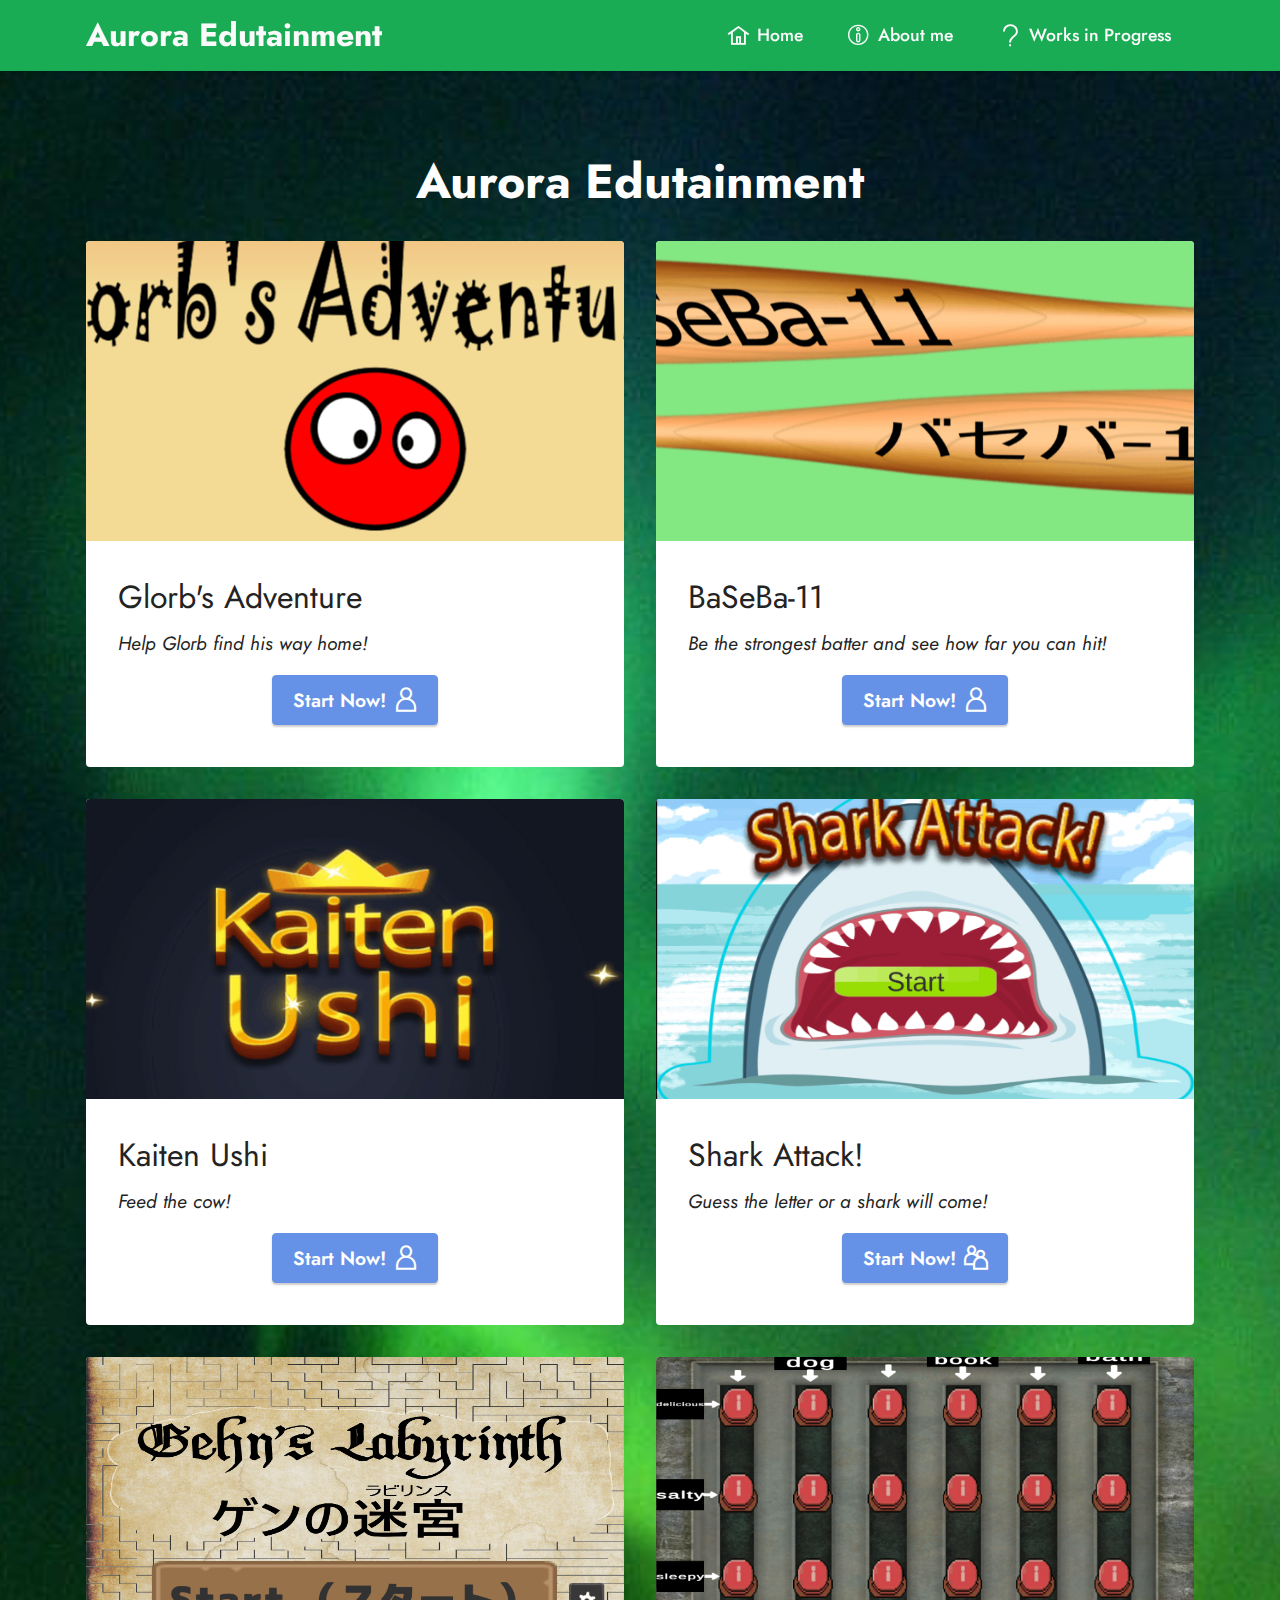
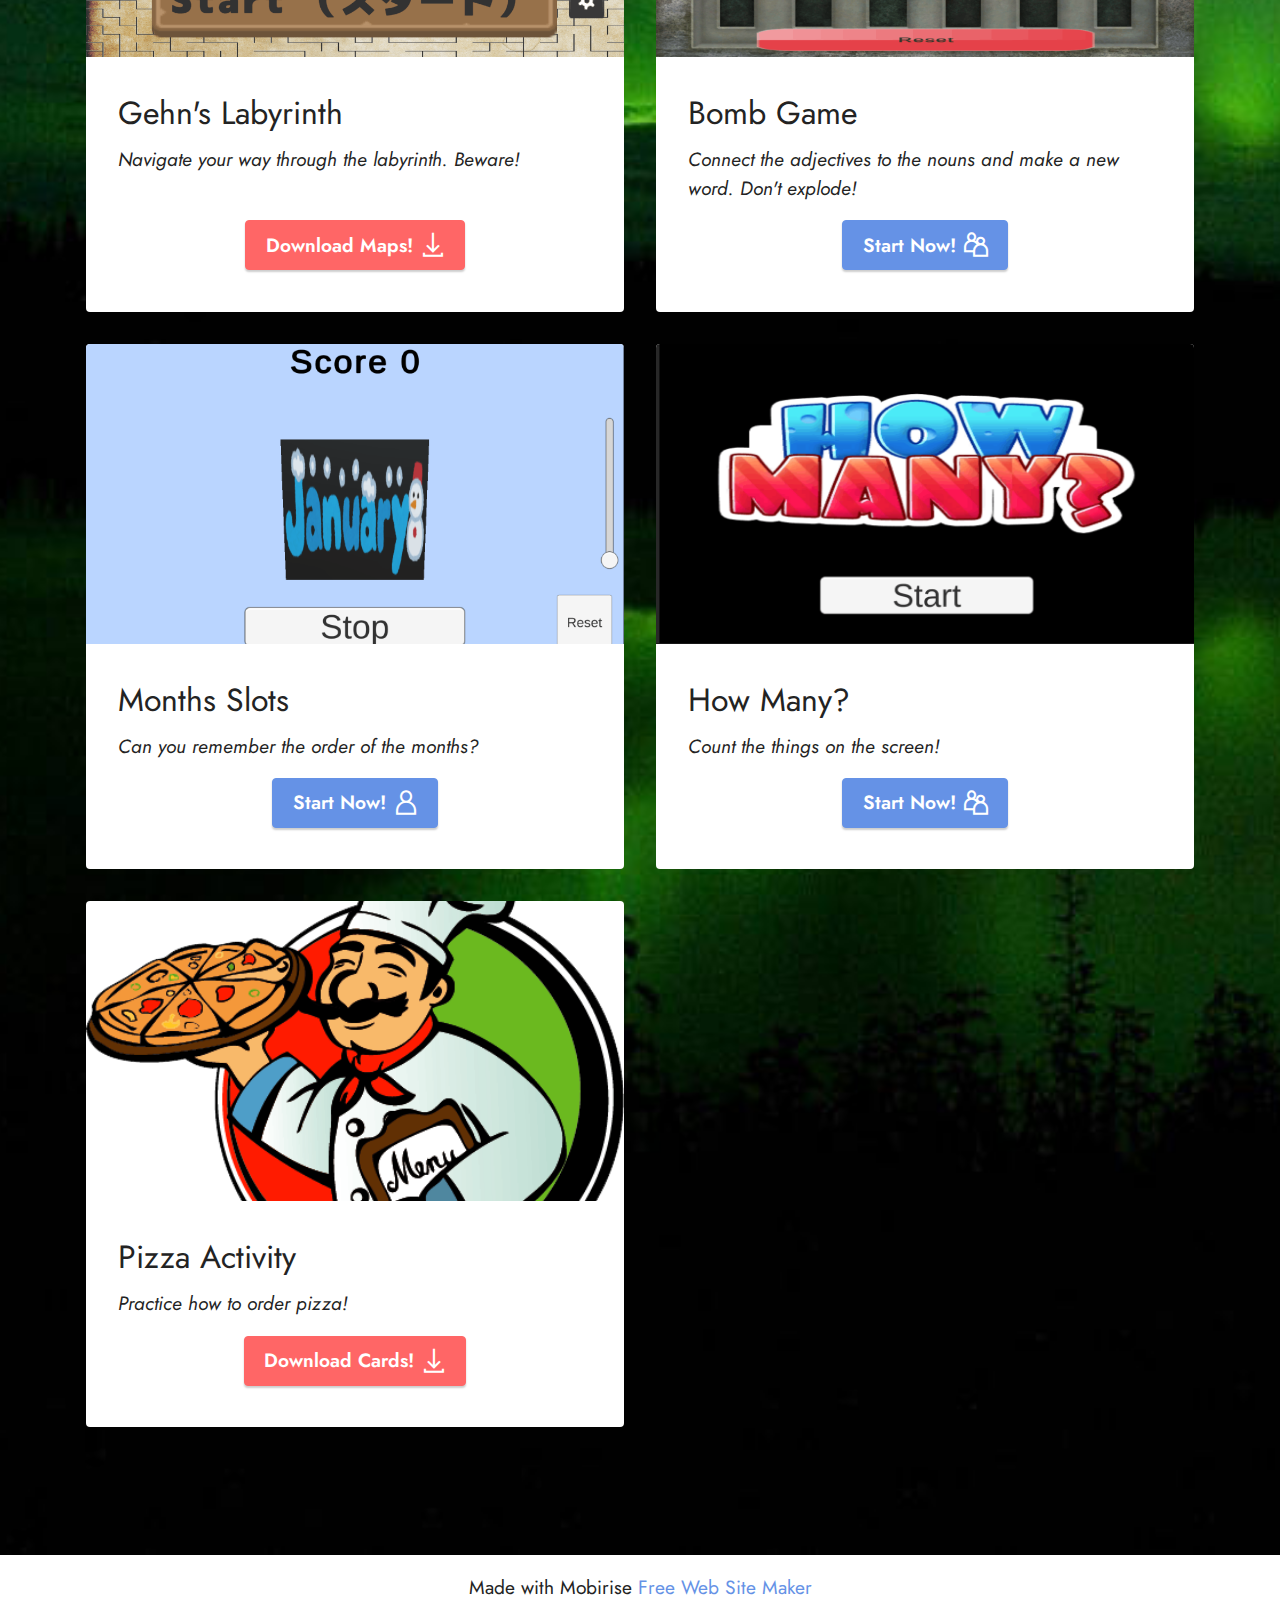
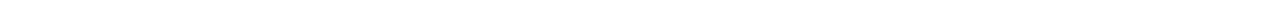
==== index.html @ 4bd22169 "initial commit" ====
<!DOCTYPE html>
<html  >
<head>
  <!-- Site made with Mobirise Website Builder v5.6.11, https://mobirise.com -->
  <meta charset="UTF-8">
  <meta http-equiv="X-UA-Compatible" content="IE=edge">
  <meta name="generator" content="Mobirise v5.6.11, mobirise.com">
  <meta name="twitter:card" content="summary_large_image"/>
  <meta name="twitter:image:src" content="">
  <meta property="og:image" content="">
  <meta name="twitter:title" content="Home">
  <meta name="viewport" content="width=device-width, initial-scale=1, minimum-scale=1">
  <link rel="shortcut icon" href="assets/images/logo.png" type="image/x-icon">
  <meta name="description" content="">
  
  
  <title>Home</title>
  <link rel="stylesheet" href="assets/web/assets/mobirise-icons2/mobirise2.css">
  <link rel="stylesheet" href="assets/web/assets/mobirise-icons-bold/mobirise-icons-bold.css">
  <link rel="stylesheet" href="assets/bootstrap/css/bootstrap.min.css">
  <link rel="stylesheet" href="assets/bootstrap/css/bootstrap-grid.min.css">
  <link rel="stylesheet" href="assets/bootstrap/css/bootstrap-reboot.min.css">
  <link rel="stylesheet" href="assets/dropdown/css/style.css">
  <link rel="stylesheet" href="assets/socicon/css/styles.css">
  <link rel="stylesheet" href="assets/theme/css/style.css">
  <link rel="preload" href="https://fonts.googleapis.com/css?family=Jost:100,200,300,400,500,600,700,800,900,100i,200i,300i,400i,500i,600i,700i,800i,900i&display=swap" as="style" onload="this.onload=null;this.rel='stylesheet'">
  <noscript><link rel="stylesheet" href="https://fonts.googleapis.com/css?family=Jost:100,200,300,400,500,600,700,800,900,100i,200i,300i,400i,500i,600i,700i,800i,900i&display=swap"></noscript>
  <link rel="preload" as="style" href="assets/mobirise/css/mbr-additional.css"><link rel="stylesheet" href="assets/mobirise/css/mbr-additional.css" type="text/css">
  
  
  
  
</head>
<body>
  
  <section data-bs-version="5.1" class="menu menu1 cid-tfhYe8o2mH" once="menu" id="menu1-6">
    

    <nav class="navbar navbar-dropdown navbar-fixed-top navbar-expand-lg">
        <div class="container">
            <div class="navbar-brand">
                
                <span class="navbar-caption-wrap"><a class="navbar-caption text-white display-5" href="https://mobiri.se">Aurora Edutainment</a></span>
            </div>
            <button class="navbar-toggler" type="button" data-toggle="collapse" data-bs-toggle="collapse" data-target="#navbarSupportedContent" data-bs-target="#navbarSupportedContent" aria-controls="navbarNavAltMarkup" aria-expanded="false" aria-label="Toggle navigation">
                <div class="hamburger">
                    <span></span>
                    <span></span>
                    <span></span>
                    <span></span>
                </div>
            </button>
            <div class="collapse navbar-collapse" id="navbarSupportedContent">
                <ul class="navbar-nav nav-dropdown nav-right" data-app-modern-menu="true"><li class="nav-item"><a class="nav-link link text-white text-primary display-4" href="index.html"><span class="mobi-mbri mobi-mbri-home mbr-iconfont mbr-iconfont-btn"></span>Home</a></li><li class="nav-item"><a class="nav-link link text-white text-primary display-4" href="page2.html"><span class="mbrib-info mbr-iconfont mbr-iconfont-btn"></span>About me</a></li>
                    <li class="nav-item"><a class="nav-link link text-white display-4" href="page1.html"><span class="mobi-mbri mobi-mbri-question mbr-iconfont mbr-iconfont-btn"></span>Works in Progress</a></li></ul>
                
                
            </div>
        </div>
    </nav>
</section>

<section data-bs-version="5.1" class="gallery2 cid-tfcri2UMTt" id="gallery2-0">
    
    
    <div class="container">
        <div class="mbr-section-head">
            <h4 class="mbr-section-title mbr-fonts-style align-center mb-0 display-2"><strong>Aurora Edutainment</strong><strong><br></strong></h4>
            
        </div>
        <div class="row mt-4">
            
            
            <div class="item features-image сol-12 col-md-6 col-lg-6 active">
                <div class="item-wrapper">
                    <div class="item-img">
                        <a href="https://birgirbac.github.io/glorbsadventure/"><img src="assets/images/glorb-2-961x602.png" alt="Mobirise Website Builder" data-slide-to="0" data-bs-slide-to="0"></a>
                    </div>
                    <div class="item-content">
                        <h5 class="item-title mbr-fonts-style display-5">Glorb's Adventure</h5>
                        <h6 class="item-subtitle mbr-fonts-style mt-1 display-7"><em>Help Glorb find his way home!</em></h6>
                        
                    </div>
                    <div class="mbr-section-btn item-footer mt-2"><a href="https://birgirbac.github.io/glorbsadventure/" class="btn btn-primary item-btn display-7" target="_blank"><span class="mobi-mbri mobi-mbri-user mbr-iconfont mbr-iconfont-btn"></span>Start
                            Now!</a></div>
                </div>
            </div>
            <div class="item features-image сol-12 col-md-6 col-lg-6">
                <div class="item-wrapper">
                    <div class="item-img">
                        <a href="https://birgirbac.github.io/baseba11"><img src="assets/images/baseba11-1256x693.png" alt="Mobirise Website Builder" title="" data-slide-to="1" data-bs-slide-to="1"></a>
                    </div>
                    <div class="item-content">
                        <h5 class="item-title mbr-fonts-style display-5">BaSeBa-11</h5>
                        <h6 class="item-subtitle mbr-fonts-style mt-1 display-7"><em>Be the strongest batter and see how far you can hit!</em></h6>
                        
                    </div>
                    <div class="mbr-section-btn item-footer mt-2"><a href="https://birgirbac.github.io/baseba11" class="btn btn-primary item-btn display-7" target="_blank"><span class="mobi-mbri mobi-mbri-user mbr-iconfont mbr-iconfont-btn"></span>Start
                            Now!</a></div>
                </div>
            </div><div class="item features-image сol-12 col-md-6 col-lg-6">
                <div class="item-wrapper">
                    <div class="item-img">
                        <a href="https://birgirbac.github.io/kaitenushi"><img src="assets/images/kaitenushi-1256x849.png" alt="Mobirise Website Builder" title="" data-slide-to="2" data-bs-slide-to="2"></a>
                    </div>
                    <div class="item-content">
                        <h5 class="item-title mbr-fonts-style display-5">Kaiten Ushi</h5>
                        <h6 class="item-subtitle mbr-fonts-style mt-1 display-7"><em>Feed the cow!</em></h6>
                        
                    </div>
                    <div class="mbr-section-btn item-footer mt-2"><a href="https://birgirbac.github.io/kaitenushi/" class="btn btn-primary item-btn display-7" target="_blank"><span class="mobi-mbri mobi-mbri-user mbr-iconfont mbr-iconfont-btn"></span>Start
                            Now!</a></div>
                </div>
            </div><div class="item features-image сol-12 col-md-6 col-lg-6">
                <div class="item-wrapper">
                    <div class="item-img">
                        <a href="https://birgirbac.github.io/sharks"><img src="assets/images/sharks-1256x779.png" alt="Mobirise Website Builder" data-slide-to="3" data-bs-slide-to="3"></a>
                    </div>
                    <div class="item-content">
                        <h5 class="item-title mbr-fonts-style display-5">Shark Attack!</h5>
                        <h6 class="item-subtitle mbr-fonts-style mt-1 display-7"><em>Guess the letter or a shark will come!</em></h6>
                        
                    </div>
                    <div class="mbr-section-btn item-footer mt-2"><a href="https://birgirbac.github.io/sharks" class="btn btn-primary item-btn display-7" target="_blank"><span class="mobi-mbri mobi-mbri-users mbr-iconfont mbr-iconfont-btn"></span>Start
                            Now!</a></div>
                </div>
            </div><div class="item features-image сol-12 col-md-6 col-lg-6">
                <div class="item-wrapper">
                    <div class="item-img">
                        <a href="https://birgirbac.github.io/gehnslabyrinth"><img src="assets/images/labyrith-958x599.png" alt="Mobirise Website Builder" data-slide-to="4" data-bs-slide-to="4"></a>
                    </div>
                    <div class="item-content">
                        <h5 class="item-title mbr-fonts-style display-5">Gehn's Labyrinth</h5>
                        <h6 class="item-subtitle mbr-fonts-style mt-1 display-7"><em>Navigate your way through the labyrinth. Beware!</em></h6>
                        
                    </div>
                    <div class="mbr-section-btn item-footer mt-2"><a href="assets/files/MapsForPrinting20.docx" class="btn item-btn btn-secondary display-7" target="_blank"><span class="mobi-mbri mobi-mbri-download mbr-iconfont mbr-iconfont-btn"></span>Download Maps!</a></div>
                </div>
            </div><div class="item features-image сol-12 col-md-6 col-lg-6">
                <div class="item-wrapper">
                    <div class="item-img">
                        <a href="https://birgirbac.github.io/bombgame"><img src="assets/images/bombgame-1545x969.png" alt="Mobirise Website Builder" data-slide-to="5" data-bs-slide-to="5"></a>
                    </div>
                    <div class="item-content">
                        <h5 class="item-title mbr-fonts-style display-5">Bomb Game</h5>
                        <h6 class="item-subtitle mbr-fonts-style mt-1 display-7"><em>Connect the adjectives to the nouns and make a new word. Don't explode!</em></h6>
                        
                    </div>
                    <div class="mbr-section-btn item-footer mt-2"><a href="https://birgirbac.github.io/bombgame" class="btn btn-primary item-btn display-7" target="_blank"><span class="mobi-mbri mobi-mbri-users mbr-iconfont mbr-iconfont-btn"></span>Start
                            Now!</a></div>
                </div>
            </div><div class="item features-image сol-12 col-md-6 col-lg-6">
                <div class="item-wrapper">
                    <div class="item-img">
                        <a href="https://birgirbac.github.io/months"><img src="assets/images/months-1552x970.png" alt="Mobirise Website Builder" data-slide-to="6" data-bs-slide-to="6"></a>
                    </div>
                    <div class="item-content">
                        <h5 class="item-title mbr-fonts-style display-5">Months Slots</h5>
                        <h6 class="item-subtitle mbr-fonts-style mt-1 display-7"><em>Can you remember the order of the months?</em></h6>
                        
                    </div>
                    <div class="mbr-section-btn item-footer mt-2"><a href="https://birgirbac.github.io/months" class="btn btn-primary item-btn display-7" target="_blank"><span class="mobi-mbri mobi-mbri-user mbr-iconfont mbr-iconfont-btn"></span>Start
                            Now!</a></div>
                </div>
            </div><div class="item features-image сol-12 col-md-6 col-lg-6">
                <div class="item-wrapper">
                    <div class="item-img">
                        <a href="https://birgirbac.github.io/HowMany"><img src="assets/images/howmany1-1100x622.png" alt="Mobirise Website Builder" data-slide-to="7" data-bs-slide-to="7"></a>
                    </div>
                    <div class="item-content">
                        <h5 class="item-title mbr-fonts-style display-5">How Many?</h5>
                        <h6 class="item-subtitle mbr-fonts-style mt-1 display-7"><em>Count the things on the screen!</em></h6>
                        
                    </div>
                    <div class="mbr-section-btn item-footer mt-2"><a href="https://birgirbac.github.io/HowMany" class="btn btn-primary item-btn display-7" target="_blank"><span class="mobi-mbri mobi-mbri-users mbr-iconfont mbr-iconfont-btn"></span>Start
                            Now!</a></div>
                </div>
            </div><div class="item features-image сol-12 col-md-6 col-lg-6">
                <div class="item-wrapper">
                    <div class="item-img">
                        <a href="https://birgirbac.github.io/pizza"><img src="assets/images/clipart498849-470x442.png" alt="Mobirise Website Builder" data-slide-to="8" data-bs-slide-to="8"></a>
                    </div>
                    <div class="item-content">
                        <h5 class="item-title mbr-fonts-style display-5">Pizza Activity</h5>
                        <h6 class="item-subtitle mbr-fonts-style mt-1 display-7"><em>Practice how to order pizza!</em></h6>
                        
                    </div>
                    <div class="mbr-section-btn item-footer mt-2"><a href="assets/files/MapsForPrinting.docx" class="btn item-btn btn-secondary display-7" target="_blank"><span class="mobi-mbri mobi-mbri-download mbr-iconfont mbr-iconfont-btn"></span>Download Cards!</a></div>
                </div>
            </div>
        </div>
    </div>
</section><section class="display-7" style="padding: 0;align-items: center;justify-content: center;flex-wrap: wrap;    align-content: center;display: flex;position: relative;height: 4rem;"><a href="https://mobiri.se/2851809" style="flex: 1 1;height: 4rem;position: absolute;width: 100%;z-index: 1;"><img alt="" style="height: 4rem;" src="[data-uri]"></a><p style="margin: 0;text-align: center;" class="display-7">Made with Mobirise &#8204;</p><a style="z-index:1" href="https://mobirise.com/website-maker.html">Free Web Site Maker</a></section><script src="assets/bootstrap/js/bootstrap.bundle.min.js"></script>  <script src="assets/smoothscroll/smooth-scroll.js"></script>  <script src="assets/ytplayer/index.js"></script>  <script src="assets/dropdown/js/navbar-dropdown.js"></script>  <script src="assets/theme/js/script.js"></script>  
  
  
</body>
</html>
---- assets/web/assets/mobirise-icons2/mobirise2.css ----
@font-face {
  font-family: 'Moririse2';
  font-display: swap;
  src:  url('mobirise2.eot?f2bix4');
  src:  url('mobirise2.eot?f2bix4#iefix') format('embedded-opentype'),
    url('mobirise2.ttf?f2bix4') format('truetype'),
    url('mobirise2.woff?f2bix4') format('woff'),
    url('mobirise2.svg?f2bix4#mobirise2') format('svg');
  font-weight: normal;
  font-style: normal;
}

[class^="mobi-"], [class*=" mobi-"] {
  /* use !important to prevent issues with browser extensions that change fonts */
  font-family: 'Moririse2' !important;
  speak: none;
  font-style: normal;
  font-weight: normal;
  font-variant: normal;
  text-transform: none;
  line-height: 1;

  /* Better Font Rendering =========== */
  -webkit-font-smoothing: antialiased;
  -moz-osx-font-smoothing: grayscale;
}

.mobi-mbri-add-submenu:before {
  content: "\e900";
}
.mobi-mbri-alert:before {
  content: "\e901";
}
.mobi-mbri-align-center:before {
  content: "\e902";
}
.mobi-mbri-align-justify:before {
  content: "\e903";
}
.mobi-mbri-align-left:before {
  content: "\e904";
}
.mobi-mbri-align-right:before {
  content: "\e905";
}
.mobi-mbri-android:before {
  content: "\e906";
}
.mobi-mbri-apple:before {
  content: "\e907";
}
.mobi-mbri-arrow-down:before {
  content: "\e908";
}
.mobi-mbri-arrow-next:before {
  content: "\e909";
}
.mobi-mbri-arrow-prev:before {
  content: "\e90a";
}
.mobi-mbri-arrow-up:before {
  content: "\e90b";
}
.mobi-mbri-bold:before {
  content: "\e90c";
}
.mobi-mbri-bookmark:before {
  content: "\e90d";
}
.mobi-mbri-bootstrap:before {
  content: "\e90e";
}
.mobi-mbri-briefcase:before {
  content: "\e90f";
}
.mobi-mbri-browse:before {
  content: "\e910";
}
.mobi-mbri-bulleted-list:before {
  content: "\e911";
}
.mobi-mbri-calendar:before {
  content: "\e912";
}
.mobi-mbri-camera:before {
  content: "\e913";
}
.mobi-mbri-cart-add:before {
  content: "\e914";
}
.mobi-mbri-cart-full:before {
  content: "\e915";
}
.mobi-mbri-cash:before {
  content: "\e916";
}
.mobi-mbri-change-style:before {
  content: "\e917";
}
.mobi-mbri-chat:before {
  content: "\e918";
}
.mobi-mbri-clock:before {
  content: "\e919";
}
.mobi-mbri-close:before {
  content: "\e91a";
}
.mobi-mbri-cloud:before {
  content: "\e91b";
}
.mobi-mbri-code:before {
  content: "\e91c";
}
.mobi-mbri-contact-form:before {
  content: "\e91d";
}
.mobi-mbri-credit-card:before {
  content: "\e91e";
}
.mobi-mbri-cursor-click:before {
  content: "\e91f";
}
.mobi-mbri-cust-feedback:before {
  content: "\e920";
}
.mobi-mbri-database:before {
  content: "\e921";
}
.mobi-mbri-delivery:before {
  content: "\e922";
}
.mobi-mbri-desktop:before {
  content: "\e923";
}
.mobi-mbri-devices:before {
  content: "\e924";
}
.mobi-mbri-down:before {
  content: "\e925";
}
.mobi-mbri-download-2:before {
  content: "\e926";
}
.mobi-mbri-download:before {
  content: "\e927";
}
.mobi-mbri-drag-n-drop-2:before {
  content: "\e928";
}
.mobi-mbri-drag-n-drop:before {
  content: "\e929";
}
.mobi-mbri-edit-2:before {
  content: "\e92a";
}
.mobi-mbri-edit:before {
  content: "\e92b";
}
.mobi-mbri-error:before {
  content: "\e92c";
}
.mobi-mbri-extension:before {
  content: "\e92d";
}
.mobi-mbri-features:before {
  content: "\e92e";
}
.mobi-mbri-file:before {
  content: "\e92f";
}
.mobi-mbri-flag:before {
  content: "\e930";
}
.mobi-mbri-folder:before {
  content: "\e931";
}
.mobi-mbri-gift:before {
  content: "\e932";
}
.mobi-mbri-github:before {
  content: "\e933";
}
.mobi-mbri-globe-2:before {
  content: "\e934";
}
.mobi-mbri-globe:before {
  content: "\e935";
}
.mobi-mbri-growing-chart:before {
  content: "\e936";
}
.mobi-mbri-hearth:before {
  content: "\e937";
}
.mobi-mbri-help:before {
  content: "\e938";
}
.mobi-mbri-home:before {
  content: "\e939";
}
.mobi-mbri-hot-cup:before {
  content: "\e93a";
}
.mobi-mbri-idea:before {
  content: "\e93b";
}
.mobi-mbri-image-gallery:before {
  content: "\e93c";
}
.mobi-mbri-image-slider:before {
  content: "\e93d";
}
.mobi-mbri-info:before {
  content: "\e93e";
}
.mobi-mbri-italic:before {
  content: "\e93f";
}
.mobi-mbri-key:before {
  content: "\e940";
}
.mobi-mbri-laptop:before {
  content: "\e941";
}
.mobi-mbri-layers:before {
  content: "\e942";
}
.mobi-mbri-left-right:before {
  content: "\e943";
}
.mobi-mbri-left:before {
  content: "\e944";
}
.mobi-mbri-letter:before {
  content: "\e945";
}
.mobi-mbri-like:before {
  content: "\e946";
}
.mobi-mbri-link:before {
  content: "\e947";
}
.mobi-mbri-lock:before {
  content: "\e948";
}
.mobi-mbri-login:before {
  content: "\e949";
}
.mobi-mbri-logout:before {
  content: "\e94a";
}
.mobi-mbri-magic-stick:before {
  content: "\e94b";
}
.mobi-mbri-map-pin:before {
  content: "\e94c";
}
.mobi-mbri-menu:before {
  content: "\e94d";
}
.mobi-mbri-mobile-2:before {
  content: "\e94e";
}
.mobi-mbri-mobile-horizontal:before {
  content: "\e94f";
}
.mobi-mbri-mobile:before {
  content: "\e950";
}
.mobi-mbri-mobirise:before {
  content: "\e951";
}
.mobi-mbri-more-horizontal:before {
  content: "\e952";
}
.mobi-mbri-more-vertical:before {
  content: "\e953";
}
.mobi-mbri-music:before {
  content: "\e954";
}
.mobi-mbri-new-file:before {
  content: "\e955";
}
.mobi-mbri-numbered-list:before {
  content: "\e956";
}
.mobi-mbri-opened-folder:before {
  content: "\e957";
}
.mobi-mbri-pages:before {
  content: "\e958";
}
.mobi-mbri-paper-plane:before {
  content: "\e959";
}
.mobi-mbri-paperclip:before {
  content: "\e95a";
}
.mobi-mbri-phone:before {
  content: "\e95b";
}
.mobi-mbri-photo:before {
  content: "\e95c";
}
.mobi-mbri-photos:before {
  content: "\e95d";
}
.mobi-mbri-pin:before {
  content: "\e95e";
}
.mobi-mbri-play:before {
  content: "\e95f";
}
.mobi-mbri-plus:before {
  content: "\e960";
}
.mobi-mbri-preview:before {
  content: "\e961";
}
.mobi-mbri-print:before {
  content: "\e962";
}
.mobi-mbri-protect:before {
  content: "\e963";
}
.mobi-mbri-question:before {
  content: "\e964";
}
.mobi-mbri-quote-left:before {
  content: "\e965";
}
.mobi-mbri-quote-right:before {
  content: "\e966";
}
.mobi-mbri-redo:before {
  content: "\e967";
}
.mobi-mbri-refresh:before {
  content: "\e968";
}
.mobi-mbri-responsive-2:before {
  content: "\e969";
}
.mobi-mbri-responsive:before {
  content: "\e96a";
}
.mobi-mbri-right:before {
  content: "\e96b";
}
.mobi-mbri-rocket:before {
  content: "\e96c";
}
.mobi-mbri-sad-face:before {
  content: "\e96d";
}
.mobi-mbri-sale:before {
  content: "\e96e";
}
.mobi-mbri-save:before {
  content: "\e96f";
}
.mobi-mbri-search:before {
  content: "\e970";
}
.mobi-mbri-setting-2:before {
  content: "\e971";
}
.mobi-mbri-setting-3:before {
  content: "\e972";
}
.mobi-mbri-setting:before {
  content: "\e973";
}
.mobi-mbri-share:before {
  content: "\e974";
}
.mobi-mbri-shopping-bag:before {
  content: "\e975";
}
.mobi-mbri-shopping-basket:before {
  content: "\e976";
}
.mobi-mbri-shopping-cart:before {
  content: "\e977";
}
.mobi-mbri-sites:before {
  content: "\e978";
}
.mobi-mbri-smile-face:before {
  content: "\e979";
}
.mobi-mbri-speed:before {
  content: "\e97a";
}
.mobi-mbri-star:before {
  content: "\e97b";
}
.mobi-mbri-success:before {
  content: "\e97c";
}
.mobi-mbri-sun:before {
  content: "\e97d";
}
.mobi-mbri-sun2:before {
  content: "\e97e";
}
.mobi-mbri-tablet-vertical:before {
  content: "\e97f";
}
.mobi-mbri-tablet:before {
  content: "\e980";
}
.mobi-mbri-target:before {
  content: "\e981";
}
.mobi-mbri-timer:before {
  content: "\e982";
}
.mobi-mbri-to-ftp:before {
  content: "\e983";
}
.mobi-mbri-to-local-drive:before {
  content: "\e984";
}
.mobi-mbri-touch-swipe:before {
  content: "\e985";
}
.mobi-mbri-touch:before {
  content: "\e986";
}
.mobi-mbri-trash:before {
  content: "\e987";
}
.mobi-mbri-underline:before {
  content: "\e988";
}
.mobi-mbri-undo:before {
  content: "\e989";
}
.mobi-mbri-unlink:before {
  content: "\e98a";
}
.mobi-mbri-unlock:before {
  content: "\e98b";
}
.mobi-mbri-up-down:before {
  content: "\e98c";
}
.mobi-mbri-up:before {
  content: "\e98d";
}
.mobi-mbri-update:before {
  content: "\e98e";
}
.mobi-mbri-upload-2:before {
  content: "\e98f";
}
.mobi-mbri-upload:before {
  content: "\e990";
}
.mobi-mbri-user-2:before {
  content: "\e991";
}
.mobi-mbri-user:before {
  content: "\e992";
}
.mobi-mbri-users:before {
  content: "\e993";
}
.mobi-mbri-video-play:before {
  content: "\e994";
}
.mobi-mbri-video:before {
  content: "\e995";
}
.mobi-mbri-watch:before {
  content: "\e996";
}
.mobi-mbri-website-theme-2:before {
  content: "\e997";
}
.mobi-mbri-website-theme:before {
  content: "\e998";
}
.mobi-mbri-wifi:before {
  content: "\e999";
}
.mobi-mbri-windows:before {
  content: "\e99a";
}
.mobi-mbri-zoom-in:before {
  content: "\e99b";
}
.mobi-mbri-zoom-out:before {
  content: "\e99c";
}
---- assets/web/assets/mobirise-icons-bold/mobirise-icons-bold.css ----
@font-face {
  font-family: 'mobirise-icons-bold';
  font-display: swap;
  src:  url('mobirise-icons-bold.eot?m1l4yr');
  src:  url('mobirise-icons-bold.eot?m1l4yr#iefix') format('embedded-opentype'),
    url('mobirise-icons-bold.ttf?m1l4yr') format('truetype'),
    url('mobirise-icons-bold.woff?m1l4yr') format('woff'),
    url('mobirise-icons-bold.svg?m1l4yr#mobirise-icons-bold') format('svg');
  font-weight: normal;
  font-style: normal;
}

[class^="mbrib-"], [class*="mbrib-"] {
  /* use !important to prevent issues with browser extensions that change fonts */
  font-family: 'mobirise-icons-bold' !important;
  speak: none;
  font-style: normal;
  font-weight: normal;
  font-variant: normal;
  text-transform: none;
  line-height: 1;

  /* Better Font Rendering =========== */
  -webkit-font-smoothing: antialiased;
  -moz-osx-font-smoothing: grayscale;
}

.mbrib-add-submenu:before {
  content: "\e900";
}
.mbrib-alert:before {
  content: "\e901";
}
.mbrib-align-center:before {
  content: "\e902";
}
.mbrib-align-justify:before {
  content: "\e903";
}
.mbrib-align-left:before {
  content: "\e904";
}
.mbrib-align-right:before {
  content: "\e905";
}
.mbrib-android:before {
  content: "\e906";
}
.mbrib-apple:before {
  content: "\e907";
}
.mbrib-arrow-down:before {
  content: "\e908";
}
.mbrib-arrow-next:before {
  content: "\e909";
}
.mbrib-arrow-prev:before {
  content: "\e90a";
}
.mbrib-arrow-up:before {
  content: "\e90b";
}
.mbrib-bold:before {
  content: "\e90c";
}
.mbrib-bookmark:before {
  content: "\e90d";
}
.mbrib-bootstrap:before {
  content: "\e90e";
}
.mbrib-briefcase:before {
  content: "\e90f";
}
.mbrib-browse:before {
  content: "\e910";
}
.mbrib-bulleted-list:before {
  content: "\e911";
}
.mbrib-calendar:before {
  content: "\e912";
}
.mbrib-camera:before {
  content: "\e913";
}
.mbrib-cart-add:before {
  content: "\e914";
}
.mbrib-cart-full:before {
  content: "\e915";
}
.mbrib-cash:before {
  content: "\e916";
}
.mbrib-change-style:before {
  content: "\e917";
}
.mbrib-chat:before {
  content: "\e918";
}
.mbrib-clock:before {
  content: "\e919";
}
.mbrib-close:before {
  content: "\e91a";
}
.mbrib-cloud:before {
  content: "\e91b";
}
.mbrib-code:before {
  content: "\e91c";
}
.mbrib-contact-form:before {
  content: "\e91d";
}
.mbrib-credit-card:before {
  content: "\e91e";
}
.mbrib-cursor-click:before {
  content: "\e91f";
}
.mbrib-cust-feedback:before {
  content: "\e920";
}
.mbrib-database:before {
  content: "\e921";
}
.mbrib-delivery:before {
  content: "\e922";
}
.mbrib-desktop:before {
  content: "\e923";
}
.mbrib-devices:before {
  content: "\e924";
}
.mbrib-down:before {
  content: "\e925";
}
.mbrib-download:before {
  content: "\e926";
}
.mbrib-drag-n-drop:before {
  content: "\e927";
}
.mbrib-drag-n-drop2:before {
  content: "\e928";
}
.mbrib-edit:before {
  content: "\e929";
}
.mbrib-edit2:before {
  content: "\e92a";
}
.mbrib-error:before {
  content: "\e92b";
}
.mbrib-extension:before {
  content: "\e92c";
}
.mbrib-features:before {
  content: "\e92d";
}
.mbrib-file:before {
  content: "\e92e";
}
.mbrib-flag:before {
  content: "\e92f";
}
.mbrib-folder:before {
  content: "\e930";
}
.mbrib-gift:before {
  content: "\e931";
}
.mbrib-github:before {
  content: "\e932";
}
.mbrib-globe-2:before {
  content: "\e933";
}
.mbrib-globe:before {
  content: "\e934";
}
.mbrib-growing-chart:before {
  content: "\e935";
}
.mbrib-hearth:before {
  content: "\e936";
}
.mbrib-help:before {
  content: "\e937";
}
.mbrib-home:before {
  content: "\e938";
}
.mbrib-hot-cup:before {
  content: "\e939";
}
.mbrib-idea:before {
  content: "\e93a";
}
.mbrib-image-gallery:before {
  content: "\e93b";
}
.mbrib-image-slider:before {
  content: "\e93c";
}
.mbrib-info:before {
  content: "\e93d";
}
.mbrib-italic:before {
  content: "\e93e";
}
.mbrib-key:before {
  content: "\e93f";
}
.mbrib-laptop:before {
  content: "\e940";
}
.mbrib-layers:before {
  content: "\e941";
}
.mbrib-left-right:before {
  content: "\e942";
}
.mbrib-left:before {
  content: "\e943";
}
.mbrib-letter:before {
  content: "\e944";
}
.mbrib-like:before {
  content: "\e945";
}
.mbrib-link:before {
  content: "\e946";
}
.mbrib-lock:before {
  content: "\e947";
}
.mbrib-login:before {
  content: "\e948";
}
.mbrib-logout:before {
  content: "\e949";
}
.mbrib-magic-stick:before {
  content: "\e94a";
}
.mbrib-map-pin:before {
  content: "\e94b";
}
.mbrib-menu:before {
  content: "\e94c";
}
.mbrib-mobile:before {
  content: "\e94d";
}
.mbrib-mobile2:before {
  content: "\e94e";
}
.mbrib-mobirise:before {
  content: "\e94f";
}
.mbrib-more-horizontal:before {
  content: "\e950";
}
.mbrib-more-vertical:before {
  content: "\e951";
}
.mbrib-music:before {
  content: "\e952";
}
.mbrib-new-file:before {
  content: "\e953";
}
.mbrib-numbered-list:before {
  content: "\e954";
}
.mbrib-opened-folder:before {
  content: "\e955";
}
.mbrib-pages:before {
  content: "\e956";
}
.mbrib-paper-plane:before {
  content: "\e957";
}
.mbrib-paperclip:before {
  content: "\e958";
}
.mbrib-photo:before {
  content: "\e959";
}
.mbrib-photos:before {
  content: "\e95a";
}
.mbrib-pin:before {
  content: "\e95b";
}
.mbrib-play:before {
  content: "\e95c";
}
.mbrib-plus:before {
  content: "\e95d";
}
.mbrib-preview:before {
  content: "\e95e";
}
.mbrib-print:before {
  content: "\e95f";
}
.mbrib-protect:before {
  content: "\e960";
}
.mbrib-question:before {
  content: "\e961";
}
.mbrib-quote-left:before {
  content: "\e962";
}
.mbrib-quote-right:before {
  content: "\e963";
}
.mbrib-redo:before {
  content: "\e964";
}
.mbrib-refresh:before {
  content: "\e965";
}
.mbrib-responsive:before {
  content: "\e966";
}
.mbrib-right:before {
  content: "\e967";
}
.mbrib-rocket:before {
  content: "\e968";
}
.mbrib-sad-face:before {
  content: "\e969";
}
.mbrib-sale:before {
  content: "\e96a";
}
.mbrib-save:before {
  content: "\e96b";
}
.mbrib-search:before {
  content: "\e96c";
}
.mbrib-setting:before {
  content: "\e96d";
}
.mbrib-setting2:before {
  content: "\e96e";
}
.mbrib-setting3:before {
  content: "\e96f";
}
.mbrib-share:before {
  content: "\e970";
}
.mbrib-shopping-bag:before {
  content: "\e971";
}
.mbrib-shopping-basket:before {
  content: "\e972";
}
.mbrib-shopping-cart:before {
  content: "\e973";
}
.mbrib-sites:before {
  content: "\e974";
}
.mbrib-smile-face:before {
  content: "\e975";
}
.mbrib-speed:before {
  content: "\e976";
}
.mbrib-star:before {
  content: "\e977";
}
.mbrib-success:before {
  content: "\e978";
}
.mbrib-sun:before {
  content: "\e979";
}
.mbrib-sun2:before {
  content: "\e97a";
}
.mbrib-tablet-vertical:before {
  content: "\e97b";
}
.mbrib-tablet:before {
  content: "\e97c";
}
.mbrib-target:before {
  content: "\e97d";
}
.mbrib-timer:before {
  content: "\e97e";
}
.mbrib-to-ftp:before {
  content: "\e97f";
}
.mbrib-to-local-drive:before {
  content: "\e980";
}
.mbrib-touch-swipe:before {
  content: "\e981";
}
.mbrib-touch:before {
  content: "\e982";
}
.mbrib-trash:before {
  content: "\e983";
}
.mbrib-underline:before {
  content: "\e984";
}
.mbrib-undo:before {
  content: "\e985";
}
.mbrib-unlink:before {
  content: "\e986";
}
.mbrib-unlock:before {
  content: "\e987";
}
.mbrib-up-down:before {
  content: "\e988";
}
.mbrib-up:before {
  content: "\e989";
}
.mbrib-update:before {
  content: "\e98a";
}
.mbrib-upload:before {
  content: "\e98b";
}
.mbrib-user:before {
  content: "\e98c";
}
.mbrib-user2:before {
  content: "\e98d";
}
.mbrib-users:before {
  content: "\e98e";
}
.mbrib-video-play:before {
  content: "\e98f";
}
.mbrib-video:before {
  content: "\e990";
}
.mbrib-watch:before {
  content: "\e991";
}
.mbrib-website-theme:before {
  content: "\e992";
}
.mbrib-wifi:before {
  content: "\e993";
}
.mbrib-windows:before {
  content: "\e994";
}
.mbrib-zoom-out:before {
  content: "\e995";
}
---- assets/dropdown/css/style.css ----
.navbar-dropdown {
  left: 0;
  padding: 0;
  position: absolute;
  right: 0;
  top: 0;
  transition: all 0.45s ease;
  z-index: 1030;
  background: #282828; }
  .navbar-dropdown .navbar-logo {
    margin-right: 0.8rem;
    transition: margin 0.3s ease-in-out;
    vertical-align: middle; }
    .navbar-dropdown .navbar-logo img {
      height: 3.125rem;
      transition: all 0.3s ease-in-out; }
    .navbar-dropdown .navbar-logo.mbr-iconfont {
      font-size: 3.125rem;
      line-height: 3.125rem; }
  .navbar-dropdown .navbar-caption {
    font-weight: 700;
    white-space: normal;
    vertical-align: -4px;
    line-height: 3.125rem !important; }
    .navbar-dropdown .navbar-caption, .navbar-dropdown .navbar-caption:hover {
      color: inherit;
      text-decoration: none; }
  .navbar-dropdown .mbr-iconfont + .navbar-caption {
    vertical-align: -1px; }
  .navbar-dropdown.navbar-fixed-top {
    position: fixed; }
  .navbar-dropdown .navbar-brand span {
    vertical-align: -4px; }
  .navbar-dropdown.bg-color.transparent {
    background: none; }
  .navbar-dropdown.navbar-short .navbar-brand {
    padding: 0.625rem 0; }
    .navbar-dropdown.navbar-short .navbar-brand span {
      vertical-align: -1px; }
  .navbar-dropdown.navbar-short .navbar-caption {
    line-height: 2.375rem !important;
    vertical-align: -2px; }
  .navbar-dropdown.navbar-short .navbar-logo {
    margin-right: 0.5rem; }
    .navbar-dropdown.navbar-short .navbar-logo img {
      height: 2.375rem; }
    .navbar-dropdown.navbar-short .navbar-logo.mbr-iconfont {
      font-size: 2.375rem;
      line-height: 2.375rem; }
  .navbar-dropdown.navbar-short .mbr-table-cell {
    height: 3.625rem; }
  .navbar-dropdown .navbar-close {
    left: 0.6875rem;
    position: fixed;
    top: 0.75rem;
    z-index: 1000; }
  .navbar-dropdown .hamburger-icon {
    content: "";
    display: inline-block;
    vertical-align: middle;
    width: 16px;
    -webkit-box-shadow: 0 -6px 0 1px #282828,0 0 0 1px #282828,0 6px 0 1px #282828;
    -moz-box-shadow: 0 -6px 0 1px #282828,0 0 0 1px #282828,0 6px 0 1px #282828;
    box-shadow: 0 -6px 0 1px #282828,0 0 0 1px #282828,0 6px 0 1px #282828; }

.dropdown-menu .dropdown-toggle[data-toggle="dropdown-submenu"]::after {
  border-bottom: 0.35em solid transparent;
  border-left: 0.35em solid;
  border-right: 0;
  border-top: 0.35em solid transparent;
  margin-left: 0.3rem; }

.dropdown-menu .dropdown-item:focus {
  outline: 0; }

.nav-dropdown {
  font-size: 0.75rem;
  font-weight: 500;
  height: auto !important; }
  .nav-dropdown .nav-btn {
    padding-left: 1rem; }
  .nav-dropdown .link {
    margin: .667em 1.667em;
    font-weight: 500;
    padding: 0;
    transition: color .2s ease-in-out; }
    .nav-dropdown .link.dropdown-toggle {
      margin-right: 2.583em; }
      .nav-dropdown .link.dropdown-toggle::after {
        margin-left: .25rem;
        border-top: 0.35em solid;
        border-right: 0.35em solid transparent;
        border-left: 0.35em solid transparent;
        border-bottom: 0; }
      .nav-dropdown .link.dropdown-toggle[aria-expanded="true"] {
        margin: 0;
        padding: 0.667em 3.263em  0.667em 1.667em; }
  .nav-dropdown .link::after,
  .nav-dropdown .dropdown-item::after {
    color: inherit; }
  .nav-dropdown .btn {
    font-size: 0.75rem;
    font-weight: 700;
    letter-spacing: 0;
    margin-bottom: 0;
    padding-left: 1.25rem;
    padding-right: 1.25rem; }
  .nav-dropdown .dropdown-menu {
    border-radius: 0;
    border: 0;
    left: 0;
    margin: 0;
    padding-bottom: 1.25rem;
    padding-top: 1.25rem;
    position: relative; }
  .nav-dropdown .dropdown-submenu {
    margin-left: 0.125rem;
    top: 0; }
  .nav-dropdown .dropdown-item {
    font-weight: 500;
    line-height: 2;
    padding: 0.3846em 4.615em 0.3846em 1.5385em;
    position: relative;
    transition: color .2s ease-in-out, background-color .2s ease-in-out; }
    .nav-dropdown .dropdown-item::after {
      margin-top: -0.3077em;
      position: absolute;
      right: 1.1538em;
      top: 50%; }
    .nav-dropdown .dropdown-item:focus, .nav-dropdown .dropdown-item:hover {
      background: none; }

@media (max-width: 767px) {
  .nav-dropdown.navbar-toggleable-sm {
    bottom: 0;
    display: none;
    left: 0;
    overflow-x: hidden;
    position: fixed;
    top: 0;
    transform: translateX(-100%);
    -ms-transform: translateX(-100%);
    -webkit-transform: translateX(-100%);
    width: 18.75rem;
    z-index: 999; } }
.nav-dropdown.navbar-toggleable-xl {
  bottom: 0;
  display: none;
  left: 0;
  overflow-x: hidden;
  position: fixed;
  top: 0;
  transform: translateX(-100%);
  -ms-transform: translateX(-100%);
  -webkit-transform: translateX(-100%);
  width: 18.75rem;
  z-index: 999; }

.nav-dropdown-sm {
  display: block !important;
  overflow-x: hidden;
  overflow: auto;
  padding-top: 3.875rem; }
  .nav-dropdown-sm::after {
    content: "";
    display: block;
    height: 3rem;
    width: 100%; }
  .nav-dropdown-sm.collapse.in ~ .navbar-close {
    display: block !important; }
  .nav-dropdown-sm.collapsing, .nav-dropdown-sm.collapse.in {
    transform: translateX(0);
    -ms-transform: translateX(0);
    -webkit-transform: translateX(0);
    transition: all 0.25s ease-out;
    -webkit-transition: all 0.25s ease-out;
    background: #282828; }
  .nav-dropdown-sm.collapsing[aria-expanded="false"] {
    transform: translateX(-100%);
    -ms-transform: translateX(-100%);
    -webkit-transform: translateX(-100%); }
  .nav-dropdown-sm .nav-item {
    display: block;
    margin-left: 0 !important;
    padding-left: 0; }
  .nav-dropdown-sm .link,
  .nav-dropdown-sm .dropdown-item {
    border-top: 1px dotted rgba(255, 255, 255, 0.1);
    font-size: 0.8125rem;
    line-height: 1.6;
    margin: 0 !important;
    padding: 0.875rem 2.4rem 0.875rem 1.5625rem !important;
    position: relative;
    white-space: normal; }
    .nav-dropdown-sm .link:focus, .nav-dropdown-sm .link:hover,
    .nav-dropdown-sm .dropdown-item:focus,
    .nav-dropdown-sm .dropdown-item:hover {
      background: rgba(0, 0, 0, 0.2) !important;
      color: #c0a375; }
  .nav-dropdown-sm .nav-btn {
    position: relative;
    padding: 1.5625rem 1.5625rem 0 1.5625rem; }
    .nav-dropdown-sm .nav-btn::before {
      border-top: 1px dotted rgba(255, 255, 255, 0.1);
      content: "";
      left: 0;
      position: absolute;
      top: 0;
      width: 100%; }
    .nav-dropdown-sm .nav-btn + .nav-btn {
      padding-top: 0.625rem; }
      .nav-dropdown-sm .nav-btn + .nav-btn::before {
        display: none; }
  .nav-dropdown-sm .btn {
    padding: 0.625rem 0; }
  .nav-dropdown-sm .dropdown-toggle[data-toggle="dropdown-submenu"]::after {
    margin-left: .25rem;
    border-top: 0.35em solid;
    border-right: 0.35em solid transparent;
    border-left: 0.35em solid transparent;
    border-bottom: 0; }
  .nav-dropdown-sm .dropdown-toggle[data-toggle="dropdown-submenu"][aria-expanded="true"]::after {
    border-top: 0;
    border-right: 0.35em solid transparent;
    border-left: 0.35em solid transparent;
    border-bottom: 0.35em solid; }
  .nav-dropdown-sm .dropdown-menu {
    margin: 0;
    padding: 0;
    position: relative;
    top: 0;
    left: 0;
    width: 100%;
    border: 0;
    float: none;
    border-radius: 0;
    background: none; }
  .nav-dropdown-sm .dropdown-submenu {
    left: 100%;
    margin-left: 0.125rem;
    margin-top: -1.25rem;
    top: 0; }

.navbar-toggleable-sm .nav-dropdown .dropdown-menu {
  position: absolute; }

.navbar-toggleable-sm .nav-dropdown .dropdown-submenu {
  left: 100%;
  margin-left: 0.125rem;
  margin-top: -1.25rem;
  top: 0; }

.navbar-toggleable-sm.opened .nav-dropdown .dropdown-menu {
  position: relative; }

.navbar-toggleable-sm.opened .nav-dropdown .dropdown-submenu {
  left: 0;
  margin-left: 00rem;
  margin-top: 0rem;
  top: 0; }

.is-builder .nav-dropdown.collapsing {
  transition: none !important; }
---- assets/socicon/css/styles.css ----
@charset "UTF-8";

@font-face {
  font-family: 'Socicon';
  src:  url('../fonts/socicon.eot');
  src:  url('../fonts/socicon.eot?#iefix') format('embedded-opentype'),
    url('../fonts/socicon.woff2') format('woff2'),
    url('../fonts/socicon.ttf') format('truetype'),
    url('../fonts/socicon.woff') format('woff'),
    url('../fonts/socicon.svg#socicon') format('svg');
  font-weight: normal;
  font-style: normal;
  font-display: swap;
}

[data-icon]:before {
  font-family: "socicon" !important;
  content: attr(data-icon);
  font-style: normal !important;
  font-weight: normal !important;
  font-variant: normal !important;
  text-transform: none !important;
  speak: none;
  line-height: 1;
  -webkit-font-smoothing: antialiased;
  -moz-osx-font-smoothing: grayscale;
}

[class^="socicon-"], [class*=" socicon-"] {
  /* use !important to prevent issues with browser extensions that change fonts */
  font-family: 'Socicon' !important;
  speak: none;
  font-style: normal;
  font-weight: normal;
  font-variant: normal;
  text-transform: none;
  line-height: 1;

  /* Better Font Rendering =========== */
  -webkit-font-smoothing: antialiased;
  -moz-osx-font-smoothing: grayscale;
}

.socicon-eitaa:before {
  content: "\e97c";
}
.socicon-soroush:before {
  content: "\e97d";
}
.socicon-bale:before {
  content: "\e97e";
}
.socicon-zazzle:before {
  content: "\e97b";
}
.socicon-society6:before {
  content: "\e97a";
}
.socicon-redbubble:before {
  content: "\e979";
}
.socicon-avvo:before {
  content: "\e978";
}
.socicon-stitcher:before {
  content: "\e977";
}
.socicon-googlehangouts:before {
  content: "\e974";
}
.socicon-dlive:before {
  content: "\e975";
}
.socicon-vsco:before {
  content: "\e976";
}
.socicon-flipboard:before {
  content: "\e973";
}
.socicon-ubuntu:before {
  content: "\e958";
}
.socicon-artstation:before {
  content: "\e959";
}
.socicon-invision:before {
  content: "\e95a";
}
.socicon-torial:before {
  content: "\e95b";
}
.socicon-collectorz:before {
  content: "\e95c";
}
.socicon-seenthis:before {
  content: "\e95d";
}
.socicon-googleplaymusic:before {
  content: "\e95e";
}
.socicon-debian:before {
  content: "\e95f";
}
.socicon-filmfreeway:before {
  content: "\e960";
}
.socicon-gnome:before {
  content: "\e961";
}
.socicon-itchio:before {
  content: "\e962";
}
.socicon-jamendo:before {
  content: "\e963";
}
.socicon-mix:before {
  content: "\e964";
}
.socicon-sharepoint:before {
  content: "\e965";
}
.socicon-tinder:before {
  content: "\e966";
}
.socicon-windguru:before {
  content: "\e967";
}
.socicon-cdbaby:before {
  content: "\e968";
}
.socicon-elementaryos:before {
  content: "\e969";
}
.socicon-stage32:before {
  content: "\e96a";
}
.socicon-tiktok:before {
  content: "\e96b";
}
.socicon-gitter:before {
  content: "\e96c";
}
.socicon-letterboxd:before {
  content: "\e96d";
}
.socicon-threema:before {
  content: "\e96e";
}
.socicon-splice:before {
  content: "\e96f";
}
.socicon-metapop:before {
  content: "\e970";
}
.socicon-naver:before {
  content: "\e971";
}
.socicon-remote:before {
  content: "\e972";
}
.socicon-internet:before {
  content: "\e957";
}
.socicon-moddb:before {
  content: "\e94b";
}
.socicon-indiedb:before {
  content: "\e94c";
}
.socicon-traxsource:before {
  content: "\e94d";
}
.socicon-gamefor:before {
  content: "\e94e";
}
.socicon-pixiv:before {
  content: "\e94f";
}
.socicon-myanimelist:before {
  content: "\e950";
}
.socicon-blackberry:before {
  content: "\e951";
}
.socicon-wickr:before {
  content: "\e952";
}
.socicon-spip:before {
  content: "\e953";
}
.socicon-napster:before {
  content: "\e954";
}
.socicon-beatport:before {
  content: "\e955";
}
.socicon-hackerone:before {
  content: "\e956";
}
.socicon-hackernews:before {
  content: "\e946";
}
.socicon-smashwords:before {
  content: "\e947";
}
.socicon-kobo:before {
  content: "\e948";
}
.socicon-bookbub:before {
  content: "\e949";
}
.socicon-mailru:before {
  content: "\e94a";
}
.socicon-gitlab:before {
  content: "\e945";
}
.socicon-instructables:before {
  content: "\e944";
}
.socicon-portfolio:before {
  content: "\e943";
}
.socicon-codered:before {
  content: "\e940";
}
.socicon-origin:before {
  content: "\e941";
}
.socicon-nextdoor:before {
  content: "\e942";
}
.socicon-udemy:before {
  content: "\e93f";
}
.socicon-livemaster:before {
  content: "\e93e";
}
.socicon-crunchbase:before {
  content: "\e93b";
}
.socicon-homefy:before {
  content: "\e93c";
}
.socicon-calendly:before {
  content: "\e93d";
}
.socicon-realtor:before {
  content: "\e90f";
}
.socicon-tidal:before {
  content: "\e910";
}
.socicon-qobuz:before {
  content: "\e911";
}
.socicon-natgeo:before {
  content: "\e912";
}
.socicon-mastodon:before {
  content: "\e913";
}
.socicon-unsplash:before {
  content: "\e914";
}
.socicon-homeadvisor:before {
  content: "\e915";
}
.socicon-angieslist:before {
  content: "\e916";
}
.socicon-codepen:before {
  content: "\e917";
}
.socicon-slack:before {
  content: "\e918";
}
.socicon-openaigym:before {
  content: "\e919";
}
.socicon-logmein:before {
  content: "\e91a";
}
.socicon-fiverr:before {
  content: "\e91b";
}
.socicon-gotomeeting:before {
  content: "\e91c";
}
.socicon-aliexpress:before {
  content: "\e91d";
}
.socicon-guru:before {
  content: "\e91e";
}
.socicon-appstore:before {
  content: "\e91f";
}
.socicon-homes:before {
  content: "\e920";
}
.socicon-zoom:before {
  content: "\e921";
}
.socicon-alibaba:before {
  content: "\e922";
}
.socicon-craigslist:before {
  content: "\e923";
}
.socicon-wix:before {
  content: "\e924";
}
.socicon-redfin:before {
  content: "\e925";
}
.socicon-googlecalendar:before {
  content: "\e926";
}
.socicon-shopify:before {
  content: "\e927";
}
.socicon-freelancer:before {
  content: "\e928";
}
.socicon-seedrs:before {
  content: "\e929";
}
.socicon-bing:before {
  content: "\e92a";
}
.socicon-doodle:before {
  content: "\e92b";
}
.socicon-bonanza:before {
  content: "\e92c";
}
.socicon-squarespace:before {
  content: "\e92d";
}
.socicon-toptal:before {
  content: "\e92e";
}
.socicon-gust:before {
  content: "\e92f";
}
.socicon-ask:before {
  content: "\e930";
}
.socicon-trulia:before {
  content: "\e931";
}
.socicon-loomly:before {
  content: "\e932";
}
.socicon-ghost:before {
  content: "\e933";
}
.socicon-upwork:before {
  content: "\e934";
}
.socicon-fundable:before {
  content: "\e935";
}
.socicon-booking:before {
  content: "\e936";
}
.socicon-googlemaps:before {
  content: "\e937";
}
.socicon-zillow:before {
  content: "\e938";
}
.socicon-niconico:before {
  content: "\e939";
}
.socicon-toneden:before {
  content: "\e93a";
}
.socicon-augment:before {
  content: "\e908";
}
.socicon-bitbucket:before {
  content: "\e909";
}
.socicon-fyuse:before {
  content: "\e90a";
}
.socicon-yt-gaming:before {
  content: "\e90b";
}
.socicon-sketchfab:before {
  content: "\e90c";
}
.socicon-mobcrush:before {
  content: "\e90d";
}
.socicon-microsoft:before {
  content: "\e90e";
}
.socicon-pandora:before {
  content: "\e907";
}
.socicon-messenger:before {
  content: "\e906";
}
.socicon-gamewisp:before {
  content: "\e905";
}
.socicon-bloglovin:before {
  content: "\e904";
}
.socicon-tunein:before {
  content: "\e903";
}
.socicon-gamejolt:before {
  content: "\e901";
}
.socicon-trello:before {
  content: "\e902";
}
.socicon-spreadshirt:before {
  content: "\e900";
}
.socicon-500px:before {
  content: "\e000";
}
.socicon-8tracks:before {
  content: "\e001";
}
.socicon-airbnb:before {
  content: "\e002";
}
.socicon-alliance:before {
  content: "\e003";
}
.socicon-amazon:before {
  content: "\e004";
}
.socicon-amplement:before {
  content: "\e005";
}
.socicon-android:before {
  content: "\e006";
}
.socicon-angellist:before {
  content: "\e007";
}
.socicon-apple:before {
  content: "\e008";
}
.socicon-appnet:before {
  content: "\e009";
}
.socicon-baidu:before {
  content: "\e00a";
}
.socicon-bandcamp:before {
  content: "\e00b";
}
.socicon-battlenet:before {
  content: "\e00c";
}
.socicon-mixer:before {
  content: "\e00d";
}
.socicon-bebee:before {
  content: "\e00e";
}
.socicon-bebo:before {
  content: "\e00f";
}
.socicon-behance:before {
  content: "\e010";
}
.socicon-blizzard:before {
  content: "\e011";
}
.socicon-blogger:before {
  content: "\e012";
}
.socicon-buffer:before {
  content: "\e013";
}
.socicon-chrome:before {
  content: "\e014";
}
.socicon-coderwall:before {
  content: "\e015";
}
.socicon-curse:before {
  content: "\e016";
}
.socicon-dailymotion:before {
  content: "\e017";
}
.socicon-deezer:before {
  content: "\e018";
}
.socicon-delicious:before {
  content: "\e019";
}
.socicon-deviantart:before {
  content: "\e01a";
}
.socicon-diablo:before {
  content: "\e01b";
}
.socicon-digg:before {
  content: "\e01c";
}
.socicon-discord:before {
  content: "\e01d";
}
.socicon-disqus:before {
  content: "\e01e";
}
.socicon-douban:before {
  content: "\e01f";
}
.socicon-draugiem:before {
  content: "\e020";
}
.socicon-dribbble:before {
  content: "\e021";
}
.socicon-drupal:before {
  content: "\e022";
}
.socicon-ebay:before {
  content: "\e023";
}
.socicon-ello:before {
  content: "\e024";
}
.socicon-endomodo:before {
  content: "\e025";
}
.socicon-envato:before {
  content: "\e026";
}
.socicon-etsy:before {
  content: "\e027";
}
.socicon-facebook:before {
  content: "\e028";
}
.socicon-feedburner:before {
  content: "\e029";
}
.socicon-filmweb:before {
  content: "\e02a";
}
.socicon-firefox:before {
  content: "\e02b";
}
.socicon-flattr:before {
  content: "\e02c";
}
.socicon-flickr:before {
  content: "\e02d";
}
.socicon-formulr:before {
  content: "\e02e";
}
.socicon-forrst:before {
  content: "\e02f";
}
.socicon-foursquare:before {
  content: "\e030";
}
.socicon-friendfeed:before {
  content: "\e031";
}
.socicon-github:before {
  content: "\e032";
}
.socicon-goodreads:before {
  content: "\e033";
}
.socicon-google:before {
  content: "\e034";
}
.socicon-googlescholar:before {
  content: "\e035";
}
.socicon-googlegroups:before {
  content: "\e036";
}
.socicon-googlephotos:before {
  content: "\e037";
}
.socicon-googleplus:before {
  content: "\e038";
}
.socicon-grooveshark:before {
  content: "\e039";
}
.socicon-hackerrank:before {
  content: "\e03a";
}
.socicon-hearthstone:before {
  content: "\e03b";
}
.socicon-hellocoton:before {
  content: "\e03c";
}
.socicon-heroes:before {
  content: "\e03d";
}
.socicon-smashcast:before {
  content: "\e03e";
}
.socicon-horde:before {
  content: "\e03f";
}
.socicon-houzz:before {
  content: "\e040";
}
.socicon-icq:before {
  content: "\e041";
}
.socicon-identica:before {
  content: "\e042";
}
.socicon-imdb:before {
  content: "\e043";
}
.socicon-instagram:before {
  content: "\e044";
}
.socicon-issuu:before {
  content: "\e045";
}
.socicon-istock:before {
  content: "\e046";
}
.socicon-itunes:before {
  content: "\e047";
}
.socicon-keybase:before {
  content: "\e048";
}
.socicon-lanyrd:before {
  content: "\e049";
}
.socicon-lastfm:before {
  content: "\e04a";
}
.socicon-line:before {
  content: "\e04b";
}
.socicon-linkedin:before {
  content: "\e04c";
}
.socicon-livejournal:before {
  content: "\e04d";
}
.socicon-lyft:before {
  content: "\e04e";
}
.socicon-macos:before {
  content: "\e04f";
}
.socicon-mail:before {
  content: "\e050";
}
.socicon-medium:before {
  content: "\e051";
}
.socicon-meetup:before {
  content: "\e052";
}
.socicon-mixcloud:before {
  content: "\e053";
}
.socicon-modelmayhem:before {
  content: "\e054";
}
.socicon-mumble:before {
  content: "\e055";
}
.socicon-myspace:before {
  content: "\e056";
}
.socicon-newsvine:before {
  content: "\e057";
}
.socicon-nintendo:before {
  content: "\e058";
}
.socicon-npm:before {
  content: "\e059";
}
.socicon-odnoklassniki:before {
  content: "\e05a";
}
.socicon-openid:before {
  content: "\e05b";
}
.socicon-opera:before {
  content: "\e05c";
}
.socicon-outlook:before {
  content: "\e05d";
}
.socicon-overwatch:before {
  content: "\e05e";
}
.socicon-patreon:before {
  content: "\e05f";
}
.socicon-paypal:before {
  content: "\e060";
}
.socicon-periscope:before {
  content: "\e061";
}
.socicon-persona:before {
  content: "\e062";
}
.socicon-pinterest:before {
  content: "\e063";
}
.socicon-play:before {
  content: "\e064";
}
.socicon-player:before {
  content: "\e065";
}
.socicon-playstation:before {
  content: "\e066";
}
.socicon-pocket:before {
  content: "\e067";
}
.socicon-qq:before {
  content: "\e068";
}
.socicon-quora:before {
  content: "\e069";
}
.socicon-raidcall:before {
  content: "\e06a";
}
.socicon-ravelry:before {
  content: "\e06b";
}
.socicon-reddit:before {
  content: "\e06c";
}
.socicon-renren:before {
  content: "\e06d";
}
.socicon-researchgate:before {
  content: "\e06e";
}
.socicon-residentadvisor:before {
  content: "\e06f";
}
.socicon-reverbnation:before {
  content: "\e070";
}
.socicon-rss:before {
  content: "\e071";
}
.socicon-sharethis:before {
  content: "\e072";
}
.socicon-skype:before {
  content: "\e073";
}
.socicon-slideshare:before {
  content: "\e074";
}
.socicon-smugmug:before {
  content: "\e075";
}
.socicon-snapchat:before {
  content: "\e076";
}
.socicon-songkick:before {
  content: "\e077";
}
.socicon-soundcloud:before {
  content: "\e078";
}
.socicon-spotify:before {
  content: "\e079";
}
.socicon-stackexchange:before {
  content: "\e07a";
}
.socicon-stackoverflow:before {
  content: "\e07b";
}
.socicon-starcraft:before {
  content: "\e07c";
}
.socicon-stayfriends:before {
  content: "\e07d";
}
.socicon-steam:before {
  content: "\e07e";
}
.socicon-storehouse:before {
  content: "\e07f";
}
.socicon-strava:before {
  content: "\e080";
}
.socicon-streamjar:before {
  content: "\e081";
}
.socicon-stumbleupon:before {
  content: "\e082";
}
.socicon-swarm:before {
  content: "\e083";
}
.socicon-teamspeak:before {
  content: "\e084";
}
.socicon-teamviewer:before {
  content: "\e085";
}
.socicon-technorati:before {
  content: "\e086";
}
.socicon-telegram:before {
  content: "\e087";
}
.socicon-tripadvisor:before {
  content: "\e088";
}
.socicon-tripit:before {
  content: "\e089";
}
.socicon-triplej:before {
  content: "\e08a";
}
.socicon-tumblr:before {
  content: "\e08b";
}
.socicon-twitch:before {
  content: "\e08c";
}
.socicon-twitter:before {
  content: "\e08d";
}
.socicon-uber:before {
  content: "\e08e";
}
.socicon-ventrilo:before {
  content: "\e08f";
}
.socicon-viadeo:before {
  content: "\e090";
}
.socicon-viber:before {
  content: "\e091";
}
.socicon-viewbug:before {
  content: "\e092";
}
.socicon-vimeo:before {
  content: "\e093";
}
.socicon-vine:before {
  content: "\e094";
}
.socicon-vkontakte:before {
  content: "\e095";
}
.socicon-warcraft:before {
  content: "\e096";
}
.socicon-wechat:before {
  content: "\e097";
}
.socicon-weibo:before {
  content: "\e098";
}
.socicon-whatsapp:before {
  content: "\e099";
}
.socicon-wikipedia:before {
  content: "\e09a";
}
.socicon-windows:before {
  content: "\e09b";
}
.socicon-wordpress:before {
  content: "\e09c";
}
.socicon-wykop:before {
  content: "\e09d";
}
.socicon-xbox:before {
  content: "\e09e";
}
.socicon-xing:before {
  content: "\e09f";
}
.socicon-yahoo:before {
  content: "\e0a0";
}
.socicon-yammer:before {
  content: "\e0a1";
}
.socicon-yandex:before {
  content: "\e0a2";
}
.socicon-yelp:before {
  content: "\e0a3";
}
.socicon-younow:before {
  content: "\e0a4";
}
.socicon-youtube:before {
  content: "\e0a5";
}
.socicon-zapier:before {
  content: "\e0a6";
}
.socicon-zerply:before {
  content: "\e0a7";
}
.socicon-zomato:before {
  content: "\e0a8";
}
.socicon-zynga:before {
  content: "\e0a9";
}
---- assets/theme/css/style.css ----
@charset "UTF-8";
section {
  background-color: #ffffff;
}

body {
  font-style: normal;
  line-height: 1.5;
  font-weight: 400;
  color: #232323;
  position: relative;
}

button {
  background-color: transparent;
  border-color: transparent;
}

section,
.container,
.container-fluid {
  position: relative;
  word-wrap: break-word;
}

a.mbr-iconfont:hover {
  text-decoration: none;
}

.article .lead p,
.article .lead ul,
.article .lead ol,
.article .lead pre,
.article .lead blockquote {
  margin-bottom: 0;
}

a {
  font-style: normal;
  font-weight: 400;
  cursor: pointer;
}
a, a:hover {
  text-decoration: none;
}

.mbr-section-title {
  font-style: normal;
  line-height: 1.3;
}

.mbr-section-subtitle {
  line-height: 1.3;
}

.mbr-text {
  font-style: normal;
  line-height: 1.7;
}

h1,
h2,
h3,
h4,
h5,
h6,
.display-1,
.display-2,
.display-4,
.display-5,
.display-7,
span,
p,
a {
  line-height: 1;
  word-break: break-word;
  word-wrap: break-word;
  font-weight: 400;
}

b,
strong {
  font-weight: bold;
}

input:-webkit-autofill, input:-webkit-autofill:hover, input:-webkit-autofill:focus, input:-webkit-autofill:active {
  transition-delay: 9999s;
  -webkit-transition-property: background-color, color;
  transition-property: background-color, color;
}

textarea[type=hidden] {
  display: none;
}

section {
  background-position: 50% 50%;
  background-repeat: no-repeat;
  background-size: cover;
}
section .mbr-background-video,
section .mbr-background-video-preview {
  position: absolute;
  bottom: 0;
  left: 0;
  right: 0;
  top: 0;
}

.hidden {
  visibility: hidden;
}

.mbr-z-index20 {
  z-index: 20;
}

/*! Base colors */
.mbr-white {
  color: #ffffff;
}

.mbr-black {
  color: #111111;
}

.mbr-bg-white {
  background-color: #ffffff;
}

.mbr-bg-black {
  background-color: #000000;
}

/*! Text-aligns */
.align-left {
  text-align: left;
}

.align-center {
  text-align: center;
}

.align-right {
  text-align: right;
}

/*! Font-weight  */
.mbr-light {
  font-weight: 300;
}

.mbr-regular {
  font-weight: 400;
}

.mbr-semibold {
  font-weight: 500;
}

.mbr-bold {
  font-weight: 700;
}

/*! Media  */
.media-content {
  flex-basis: 100%;
}

.media-container-row {
  display: flex;
  flex-direction: row;
  flex-wrap: wrap;
  justify-content: center;
  align-content: center;
  align-items: start;
}
.media-container-row .media-size-item {
  width: 400px;
}

.media-container-column {
  display: flex;
  flex-direction: column;
  flex-wrap: wrap;
  justify-content: center;
  align-content: center;
  align-items: stretch;
}
.media-container-column > * {
  width: 100%;
}

@media (min-width: 992px) {
  .media-container-row {
    flex-wrap: nowrap;
  }
}
figure {
  margin-bottom: 0;
  overflow: hidden;
}

figure[mbr-media-size] {
  transition: width 0.1s;
}

img,
iframe {
  display: block;
  width: 100%;
}

.card {
  background-color: transparent;
  border: none;
}

.card-box {
  width: 100%;
}

.card-img {
  text-align: center;
  flex-shrink: 0;
  -webkit-flex-shrink: 0;
}

.media {
  max-width: 100%;
  margin: 0 auto;
}

.mbr-figure {
  align-self: center;
}

.media-container > div {
  max-width: 100%;
}

.mbr-figure img,
.card-img img {
  width: 100%;
}

@media (max-width: 991px) {
  .media-size-item {
    width: auto !important;
  }

  .media {
    width: auto;
  }

  .mbr-figure {
    width: 100% !important;
  }
}
/*! Buttons */
.mbr-section-btn {
  margin-left: -0.6rem;
  margin-right: -0.6rem;
  font-size: 0;
}

.btn {
  font-weight: 600;
  border-width: 1px;
  font-style: normal;
  margin: 0.6rem 0.6rem;
  white-space: normal;
  transition: all 0.2s ease-in-out;
  display: inline-flex;
  align-items: center;
  justify-content: center;
  word-break: break-word;
}

.btn-sm {
  font-weight: 600;
  letter-spacing: 0px;
  transition: all 0.3s ease-in-out;
}

.btn-md {
  font-weight: 600;
  letter-spacing: 0px;
  transition: all 0.3s ease-in-out;
}

.btn-lg {
  font-weight: 600;
  letter-spacing: 0px;
  transition: all 0.3s ease-in-out;
}

.btn-form {
  margin: 0;
}
.btn-form:hover {
  cursor: pointer;
}

nav .mbr-section-btn {
  margin-left: 0rem;
  margin-right: 0rem;
}

/*! Btn icon margin */
.btn .mbr-iconfont,
.btn.btn-sm .mbr-iconfont {
  order: 1;
  cursor: pointer;
  margin-left: 0.5rem;
  vertical-align: sub;
}

.btn.btn-md .mbr-iconfont,
.btn.btn-md .mbr-iconfont {
  margin-left: 0.8rem;
}

.mbr-regular {
  font-weight: 400;
}

.mbr-semibold {
  font-weight: 500;
}

.mbr-bold {
  font-weight: 700;
}

[type=submit] {
  -webkit-appearance: none;
}

/*! Full-screen */
.mbr-fullscreen .mbr-overlay {
  min-height: 100vh;
}

.mbr-fullscreen {
  display: flex;
  display: -moz-flex;
  display: -ms-flex;
  display: -o-flex;
  align-items: center;
  min-height: 100vh;
  padding-top: 3rem;
  padding-bottom: 3rem;
}

/*! Map */
.map {
  height: 25rem;
  position: relative;
}
.map iframe {
  width: 100%;
  height: 100%;
}

/*! Scroll to top arrow */
.mbr-arrow-up {
  bottom: 25px;
  right: 90px;
  position: fixed;
  text-align: right;
  z-index: 5000;
  color: #ffffff;
  font-size: 22px;
}

.mbr-arrow-up a {
  background: rgba(0, 0, 0, 0.2);
  border-radius: 50%;
  color: #fff;
  display: inline-block;
  height: 60px;
  width: 60px;
  border: 2px solid #fff;
  outline-style: none !important;
  position: relative;
  text-decoration: none;
  transition: all 0.3s ease-in-out;
  cursor: pointer;
  text-align: center;
}
.mbr-arrow-up a:hover {
  background-color: rgba(0, 0, 0, 0.4);
}
.mbr-arrow-up a i {
  line-height: 60px;
}

.mbr-arrow-up-icon {
  display: block;
  color: #fff;
}

.mbr-arrow-up-icon::before {
  content: "›";
  display: inline-block;
  font-family: serif;
  font-size: 22px;
  line-height: 1;
  font-style: normal;
  position: relative;
  top: 6px;
  left: -4px;
  transform: rotate(-90deg);
}

/*! Arrow Down */
.mbr-arrow {
  position: absolute;
  bottom: 45px;
  left: 50%;
  width: 60px;
  height: 60px;
  cursor: pointer;
  background-color: rgba(80, 80, 80, 0.5);
  border-radius: 50%;
  transform: translateX(-50%);
}
@media (max-width: 767px) {
  .mbr-arrow {
    display: none;
  }
}
.mbr-arrow > a {
  display: inline-block;
  text-decoration: none;
  outline-style: none;
  -webkit-animation: arrowdown 1.7s ease-in-out infinite;
          animation: arrowdown 1.7s ease-in-out infinite;
  color: #ffffff;
}
.mbr-arrow > a > i {
  position: absolute;
  top: -2px;
  left: 15px;
  font-size: 2rem;
}

#scrollToTop a i::before {
  content: "";
  position: absolute;
  display: block;
  border-bottom: 2.5px solid #fff;
  border-left: 2.5px solid #fff;
  width: 27.8%;
  height: 27.8%;
  left: 50%;
  top: 51%;
  transform: translateY(-30%) translateX(-50%) rotate(135deg);
}

@keyframes arrowdown {
  0% {
    transform: translateY(0px);
  }
  50% {
    transform: translateY(-5px);
  }
  100% {
    transform: translateY(0px);
  }
}
@-webkit-keyframes arrowdown {
  0% {
    transform: translateY(0px);
  }
  50% {
    transform: translateY(-5px);
  }
  100% {
    transform: translateY(0px);
  }
}
@media (max-width: 500px) {
  .mbr-arrow-up {
    left: 0;
    right: 0;
    text-align: center;
  }
}
/*Gradients animation*/
@keyframes gradient-animation {
  from {
    background-position: 0% 100%;
    -webkit-animation-timing-function: ease-in-out;
            animation-timing-function: ease-in-out;
  }
  to {
    background-position: 100% 0%;
    -webkit-animation-timing-function: ease-in-out;
            animation-timing-function: ease-in-out;
  }
}
@-webkit-keyframes gradient-animation {
  from {
    background-position: 0% 100%;
    -webkit-animation-timing-function: ease-in-out;
            animation-timing-function: ease-in-out;
  }
  to {
    background-position: 100% 0%;
    -webkit-animation-timing-function: ease-in-out;
            animation-timing-function: ease-in-out;
  }
}
.bg-gradient {
  background-size: 200% 200%;
  animation: gradient-animation 5s infinite alternate;
  -webkit-animation: gradient-animation 5s infinite alternate;
}

.menu .navbar-brand {
  display: -webkit-flex;
}
.menu .navbar-brand span {
  display: flex;
  display: -webkit-flex;
}
.menu .navbar-brand .navbar-caption-wrap {
  display: -webkit-flex;
}
.menu .navbar-brand .navbar-logo img {
  display: -webkit-flex;
  width: auto;
}
@media (min-width: 768px) and (max-width: 991px) {
  .menu .navbar-toggleable-sm .navbar-nav {
    display: -ms-flexbox;
  }
}
@media (max-width: 991px) {
  .menu .navbar-collapse {
    max-height: 93.5vh;
  }
  .menu .navbar-collapse.show {
    overflow: auto;
  }
}
@media (min-width: 992px) {
  .menu .navbar-nav.nav-dropdown {
    display: -webkit-flex;
  }
  .menu .navbar-toggleable-sm .navbar-collapse {
    display: -webkit-flex !important;
  }
  .menu .collapsed .navbar-collapse {
    max-height: 93.5vh;
  }
  .menu .collapsed .navbar-collapse.show {
    overflow: auto;
  }
}
@media (max-width: 767px) {
  .menu .navbar-collapse {
    max-height: 80vh;
  }
}

.nav-link .mbr-iconfont {
  margin-right: 0.5rem;
}

.navbar {
  display: -webkit-flex;
  -webkit-flex-wrap: wrap;
  -webkit-align-items: center;
  -webkit-justify-content: space-between;
}

.navbar-collapse {
  -webkit-flex-basis: 100%;
  -webkit-flex-grow: 1;
  -webkit-align-items: center;
}

.nav-dropdown .link {
  padding: 0.667em 1.667em !important;
  margin: 0 !important;
}

.nav {
  display: -webkit-flex;
  -webkit-flex-wrap: wrap;
}

.row {
  display: -webkit-flex;
  -webkit-flex-wrap: wrap;
}

.justify-content-center {
  -webkit-justify-content: center;
}

.form-inline {
  display: -webkit-flex;
}

.card-wrapper {
  -webkit-flex: 1;
}

.carousel-control {
  z-index: 10;
  display: -webkit-flex;
}

.carousel-controls {
  display: -webkit-flex;
}

.media {
  display: -webkit-flex;
}

.form-group:focus {
  outline: none;
}

.jq-selectbox__select {
  padding: 7px 0;
  position: relative;
}

.jq-selectbox__dropdown {
  overflow: hidden;
  border-radius: 10px;
  position: absolute;
  top: 100%;
  left: 0 !important;
  width: 100% !important;
}

.jq-selectbox__trigger-arrow {
  right: 0;
  transform: translateY(-50%);
}

.jq-selectbox li {
  padding: 1.07em 0.5em;
}

input[type=range] {
  padding-left: 0 !important;
  padding-right: 0 !important;
}

.modal-dialog,
.modal-content {
  height: 100%;
}

.modal-dialog .carousel-inner {
  height: calc(100vh - 1.75rem);
}
@media (max-width: 575px) {
  .modal-dialog .carousel-inner {
    height: calc(100vh - 1rem);
  }
}

.carousel-item {
  text-align: center;
}

.carousel-item img {
  margin: auto;
}

.navbar-toggler {
  align-self: flex-start;
  padding: 0.25rem 0.75rem;
  font-size: 1.25rem;
  line-height: 1;
  background: transparent;
  border: 1px solid transparent;
  border-radius: 0.25rem;
}

.navbar-toggler:focus,
.navbar-toggler:hover {
  text-decoration: none;
  box-shadow: none;
}

.navbar-toggler-icon {
  display: inline-block;
  width: 1.5em;
  height: 1.5em;
  vertical-align: middle;
  content: "";
  background: no-repeat center center;
  background-size: 100% 100%;
}

.navbar-toggler-left {
  position: absolute;
  left: 1rem;
}

.navbar-toggler-right {
  position: absolute;
  right: 1rem;
}

.card-img {
  width: auto;
}

.menu .navbar.collapsed:not(.beta-menu) {
  flex-direction: column;
}

.carousel-item.active,
.carousel-item-next,
.carousel-item-prev {
  display: flex;
}

.note-air-layout .dropup .dropdown-menu,
.note-air-layout .navbar-fixed-bottom .dropdown .dropdown-menu {
  bottom: initial !important;
}

html,
body {
  height: auto;
  min-height: 100vh;
}

.dropup .dropdown-toggle::after {
  display: none;
}

.form-asterisk {
  font-family: initial;
  position: absolute;
  top: -2px;
  font-weight: normal;
}

.form-control-label {
  position: relative;
  cursor: pointer;
  margin-bottom: 0.357em;
  padding: 0;
}

.alert {
  color: #ffffff;
  border-radius: 0;
  border: 0;
  font-size: 1.1rem;
  line-height: 1.5;
  margin-bottom: 1.875rem;
  padding: 1.25rem;
  position: relative;
  text-align: center;
}
.alert.alert-form::after {
  background-color: inherit;
  bottom: -7px;
  content: "";
  display: block;
  height: 14px;
  left: 50%;
  margin-left: -7px;
  position: absolute;
  transform: rotate(45deg);
  width: 14px;
}

.form-control {
  background-color: #ffffff;
  background-clip: border-box;
  color: #232323;
  line-height: 1rem !important;
  height: auto;
  padding: 0.6rem 1.2rem;
  transition: border-color 0.25s ease 0s;
  border: 1px solid transparent !important;
  border-radius: 4px;
  box-shadow: rgba(0, 0, 0, 0.07) 0px 1px 1px 0px, rgba(0, 0, 0, 0.07) 0px 1px 3px 0px, rgba(0, 0, 0, 0.03) 0px 0px 0px 1px;
}
.form-active .form-control:invalid {
  border-color: red;
}

form .row {
  margin-left: -0.6rem;
  margin-right: -0.6rem;
}
form .row [class*=col] {
  padding-left: 0.6rem;
  padding-right: 0.6rem;
}

form .mbr-section-btn {
  margin: 0;
  padding-left: 0.6rem;
  padding-right: 0.6rem;
}

form .btn {
  display: flex;
  padding: 0.6rem 1.2rem;
  margin: 0;
}

form .form-check-input {
  margin-top: 0.5;
}

textarea.form-control {
  line-height: 1.5rem !important;
}

.form-group {
  margin-bottom: 1.2rem;
}

.form-control,
form .btn {
  min-height: 48px;
}

.gdpr-block label span.textGDPR input[name=gdpr] {
  top: 7px;
}

.form-control:focus {
  box-shadow: none;
}

:focus {
  outline: none;
}

.mbr-overlay {
  background-color: #000;
  bottom: 0;
  left: 0;
  opacity: 0.5;
  position: absolute;
  right: 0;
  top: 0;
  z-index: 0;
  pointer-events: none;
}

blockquote {
  font-style: italic;
  padding: 3rem;
  font-size: 1.09rem;
  position: relative;
  border-left: 3px solid;
}

ul,
ol,
pre,
blockquote {
  margin-bottom: 2.3125rem;
}

.mt-4 {
  margin-top: 2rem !important;
}

.mb-4 {
  margin-bottom: 2rem !important;
}

@media (min-width: 992px) {
  .container {
    padding-left: 16px;
    padding-right: 16px;
  }

  .row {
    margin-left: -16px;
    margin-right: -16px;
  }
  .row > [class*=col] {
    padding-left: 16px;
    padding-right: 16px;
  }
}
@media (min-width: 768px) {
  .container-fluid {
    padding-left: 32px;
    padding-right: 32px;
  }
}
@media (min-width: 768px) and (max-width: 991px) {
  .mbr-container {
    padding-left: 32px;
    padding-right: 32px;
  }
}
@media (max-width: 767px) {
  .mbr-container {
    padding-left: 16px;
    padding-right: 16px;
  }
}
.card-wrapper,
.item-wrapper {
  overflow: hidden;
}

.app-video-wrapper > img {
  opacity: 1;
}

.item {
  position: relative;
}

.dropdown-menu .dropdown-menu {
  left: 100%;
}

.dropdown-item + .dropdown-menu {
  display: none;
}

.dropdown-item:hover + .dropdown-menu,
.dropdown-menu:hover {
  display: block;
}

@media (min-aspect-ratio: 16/9) {
  .mbr-video-foreground {
    height: 300% !important;
    top: -100% !important;
  }
}
@media (max-aspect-ratio: 16/9) {
  .mbr-video-foreground {
    width: 300% !important;
    left: -100% !important;
  }
}.engine {
	position: absolute;
	text-indent: -2400px;
	text-align: center;
	padding: 0;
	top: 0;
	left: -2400px;
}
---- assets/mobirise/css/mbr-additional.css ----
body {
  font-family: Jost;
}
.display-1 {
  font-family: 'Jost', sans-serif;
  font-size: 4.6rem;
  line-height: 1.1;
}
.display-1 > .mbr-iconfont {
  font-size: 5.75rem;
}
.display-2 {
  font-family: 'Jost', sans-serif;
  font-size: 3rem;
  line-height: 1.1;
}
.display-2 > .mbr-iconfont {
  font-size: 3.75rem;
}
.display-4 {
  font-family: 'Jost', sans-serif;
  font-size: 1.1rem;
  line-height: 1.5;
}
.display-4 > .mbr-iconfont {
  font-size: 1.375rem;
}
.display-5 {
  font-family: 'Jost', sans-serif;
  font-size: 2rem;
  line-height: 1.5;
}
.display-5 > .mbr-iconfont {
  font-size: 2.5rem;
}
.display-7 {
  font-family: 'Jost', sans-serif;
  font-size: 1.2rem;
  line-height: 1.5;
}
.display-7 > .mbr-iconfont {
  font-size: 1.5rem;
}
/* ---- Fluid typography for mobile devices ---- */
/* 1.4 - font scale ratio ( bootstrap == 1.42857 ) */
/* 100vw - current viewport width */
/* (48 - 20)  48 == 48rem == 768px, 20 == 20rem == 320px(minimal supported viewport) */
/* 0.65 - min scale variable, may vary */
@media (max-width: 992px) {
  .display-1 {
    font-size: 3.68rem;
  }
}
@media (max-width: 768px) {
  .display-1 {
    font-size: 3.22rem;
    font-size: calc( 2.26rem + (4.6 - 2.26) * ((100vw - 20rem) / (48 - 20)));
    line-height: calc( 1.1 * (2.26rem + (4.6 - 2.26) * ((100vw - 20rem) / (48 - 20))));
  }
  .display-2 {
    font-size: 2.4rem;
    font-size: calc( 1.7rem + (3 - 1.7) * ((100vw - 20rem) / (48 - 20)));
    line-height: calc( 1.3 * (1.7rem + (3 - 1.7) * ((100vw - 20rem) / (48 - 20))));
  }
  .display-4 {
    font-size: 0.88rem;
    font-size: calc( 1.0350000000000001rem + (1.1 - 1.0350000000000001) * ((100vw - 20rem) / (48 - 20)));
    line-height: calc( 1.4 * (1.0350000000000001rem + (1.1 - 1.0350000000000001) * ((100vw - 20rem) / (48 - 20))));
  }
  .display-5 {
    font-size: 1.6rem;
    font-size: calc( 1.35rem + (2 - 1.35) * ((100vw - 20rem) / (48 - 20)));
    line-height: calc( 1.4 * (1.35rem + (2 - 1.35) * ((100vw - 20rem) / (48 - 20))));
  }
  .display-7 {
    font-size: 0.96rem;
    font-size: calc( 1.07rem + (1.2 - 1.07) * ((100vw - 20rem) / (48 - 20)));
    line-height: calc( 1.4 * (1.07rem + (1.2 - 1.07) * ((100vw - 20rem) / (48 - 20))));
  }
}
/* Buttons */
.btn {
  padding: 0.6rem 1.2rem;
  border-radius: 4px;
}
.btn-sm {
  padding: 0.6rem 1.2rem;
  border-radius: 4px;
}
.btn-md {
  padding: 0.6rem 1.2rem;
  border-radius: 4px;
}
.btn-lg {
  padding: 1rem 2.6rem;
  border-radius: 4px;
}
.bg-primary {
  background-color: #6592e6 !important;
}
.bg-success {
  background-color: #40b0bf !important;
}
.bg-info {
  background-color: #47b5ed !important;
}
.bg-warning {
  background-color: #ffe161 !important;
}
.bg-danger {
  background-color: #ff9966 !important;
}
.btn-primary,
.btn-primary:active {
  background-color: #6592e6 !important;
  border-color: #6592e6 !important;
  color: #ffffff !important;
  box-shadow: 0 2px 2px 0 rgba(0, 0, 0, 0.2);
}
.btn-primary:hover,
.btn-primary:focus,
.btn-primary.focus,
.btn-primary.active {
  color: #ffffff !important;
  background-color: #2260d2 !important;
  border-color: #2260d2 !important;
  box-shadow: 0 2px 5px 0 rgba(0, 0, 0, 0.2);
}
.btn-primary.disabled,
.btn-primary:disabled {
  color: #ffffff !important;
  background-color: #2260d2 !important;
  border-color: #2260d2 !important;
}
.btn-secondary,
.btn-secondary:active {
  background-color: #ff6666 !important;
  border-color: #ff6666 !important;
  color: #ffffff !important;
  box-shadow: 0 2px 2px 0 rgba(0, 0, 0, 0.2);
}
.btn-secondary:hover,
.btn-secondary:focus,
.btn-secondary.focus,
.btn-secondary.active {
  color: #ffffff !important;
  background-color: #ff0f0f !important;
  border-color: #ff0f0f !important;
  box-shadow: 0 2px 5px 0 rgba(0, 0, 0, 0.2);
}
.btn-secondary.disabled,
.btn-secondary:disabled {
  color: #ffffff !important;
  background-color: #ff0f0f !important;
  border-color: #ff0f0f !important;
}
.btn-info,
.btn-info:active {
  background-color: #47b5ed !important;
  border-color: #47b5ed !important;
  color: #ffffff !important;
  box-shadow: 0 2px 2px 0 rgba(0, 0, 0, 0.2);
}
.btn-info:hover,
.btn-info:focus,
.btn-info.focus,
.btn-info.active {
  color: #ffffff !important;
  background-color: #148cca !important;
  border-color: #148cca !important;
  box-shadow: 0 2px 5px 0 rgba(0, 0, 0, 0.2);
}
.btn-info.disabled,
.btn-info:disabled {
  color: #ffffff !important;
  background-color: #148cca !important;
  border-color: #148cca !important;
}
.btn-success,
.btn-success:active {
  background-color: #40b0bf !important;
  border-color: #40b0bf !important;
  color: #ffffff !important;
  box-shadow: 0 2px 2px 0 rgba(0, 0, 0, 0.2);
}
.btn-success:hover,
.btn-success:focus,
.btn-success.focus,
.btn-success.active {
  color: #ffffff !important;
  background-color: #2a747e !important;
  border-color: #2a747e !important;
  box-shadow: 0 2px 5px 0 rgba(0, 0, 0, 0.2);
}
.btn-success.disabled,
.btn-success:disabled {
  color: #ffffff !important;
  background-color: #2a747e !important;
  border-color: #2a747e !important;
}
.btn-warning,
.btn-warning:active {
  background-color: #ffe161 !important;
  border-color: #ffe161 !important;
  color: #614f00 !important;
  box-shadow: 0 2px 2px 0 rgba(0, 0, 0, 0.2);
}
.btn-warning:hover,
.btn-warning:focus,
.btn-warning.focus,
.btn-warning.active {
  color: #0a0800 !important;
  background-color: #ffd10a !important;
  border-color: #ffd10a !important;
  box-shadow: 0 2px 5px 0 rgba(0, 0, 0, 0.2);
}
.btn-warning.disabled,
.btn-warning:disabled {
  color: #614f00 !important;
  background-color: #ffd10a !important;
  border-color: #ffd10a !important;
}
.btn-danger,
.btn-danger:active {
  background-color: #ff9966 !important;
  border-color: #ff9966 !important;
  color: #ffffff !important;
  box-shadow: 0 2px 2px 0 rgba(0, 0, 0, 0.2);
}
.btn-danger:hover,
.btn-danger:focus,
.btn-danger.focus,
.btn-danger.active {
  color: #ffffff !important;
  background-color: #ff5f0f !important;
  border-color: #ff5f0f !important;
  box-shadow: 0 2px 5px 0 rgba(0, 0, 0, 0.2);
}
.btn-danger.disabled,
.btn-danger:disabled {
  color: #ffffff !important;
  background-color: #ff5f0f !important;
  border-color: #ff5f0f !important;
}
.btn-white,
.btn-white:active {
  background-color: #fafafa !important;
  border-color: #fafafa !important;
  color: #7a7a7a !important;
  box-shadow: 0 2px 2px 0 rgba(0, 0, 0, 0.2);
}
.btn-white:hover,
.btn-white:focus,
.btn-white.focus,
.btn-white.active {
  color: #4f4f4f !important;
  background-color: #cfcfcf !important;
  border-color: #cfcfcf !important;
  box-shadow: 0 2px 5px 0 rgba(0, 0, 0, 0.2);
}
.btn-white.disabled,
.btn-white:disabled {
  color: #7a7a7a !important;
  background-color: #cfcfcf !important;
  border-color: #cfcfcf !important;
}
.btn-black,
.btn-black:active {
  background-color: #232323 !important;
  border-color: #232323 !important;
  color: #ffffff !important;
  box-shadow: 0 2px 2px 0 rgba(0, 0, 0, 0.2);
}
.btn-black:hover,
.btn-black:focus,
.btn-black.focus,
.btn-black.active {
  color: #ffffff !important;
  background-color: #000000 !important;
  border-color: #000000 !important;
  box-shadow: 0 2px 5px 0 rgba(0, 0, 0, 0.2);
}
.btn-black.disabled,
.btn-black:disabled {
  color: #ffffff !important;
  background-color: #000000 !important;
  border-color: #000000 !important;
}
.btn-primary-outline,
.btn-primary-outline:active {
  background-color: transparent !important;
  border-color: transparent;
  color: #6592e6;
}
.btn-primary-outline:hover,
.btn-primary-outline:focus,
.btn-primary-outline.focus,
.btn-primary-outline.active {
  color: #2260d2 !important;
  background-color: transparent!important;
  border-color: transparent!important;
  box-shadow: none!important;
}
.btn-primary-outline.disabled,
.btn-primary-outline:disabled {
  color: #ffffff !important;
  background-color: #6592e6 !important;
  border-color: #6592e6 !important;
}
.btn-secondary-outline,
.btn-secondary-outline:active {
  background-color: transparent !important;
  border-color: transparent;
  color: #ff6666;
}
.btn-secondary-outline:hover,
.btn-secondary-outline:focus,
.btn-secondary-outline.focus,
.btn-secondary-outline.active {
  color: #ff0f0f !important;
  background-color: transparent!important;
  border-color: transparent!important;
  box-shadow: none!important;
}
.btn-secondary-outline.disabled,
.btn-secondary-outline:disabled {
  color: #ffffff !important;
  background-color: #ff6666 !important;
  border-color: #ff6666 !important;
}
.btn-info-outline,
.btn-info-outline:active {
  background-color: transparent !important;
  border-color: transparent;
  color: #47b5ed;
}
.btn-info-outline:hover,
.btn-info-outline:focus,
.btn-info-outline.focus,
.btn-info-outline.active {
  color: #148cca !important;
  background-color: transparent!important;
  border-color: transparent!important;
  box-shadow: none!important;
}
.btn-info-outline.disabled,
.btn-info-outline:disabled {
  color: #ffffff !important;
  background-color: #47b5ed !important;
  border-color: #47b5ed !important;
}
.btn-success-outline,
.btn-success-outline:active {
  background-color: transparent !important;
  border-color: transparent;
  color: #40b0bf;
}
.btn-success-outline:hover,
.btn-success-outline:focus,
.btn-success-outline.focus,
.btn-success-outline.active {
  color: #2a747e !important;
  background-color: transparent!important;
  border-color: transparent!important;
  box-shadow: none!important;
}
.btn-success-outline.disabled,
.btn-success-outline:disabled {
  color: #ffffff !important;
  background-color: #40b0bf !important;
  border-color: #40b0bf !important;
}
.btn-warning-outline,
.btn-warning-outline:active {
  background-color: transparent !important;
  border-color: transparent;
  color: #ffe161;
}
.btn-warning-outline:hover,
.btn-warning-outline:focus,
.btn-warning-outline.focus,
.btn-warning-outline.active {
  color: #ffd10a !important;
  background-color: transparent!important;
  border-color: transparent!important;
  box-shadow: none!important;
}
.btn-warning-outline.disabled,
.btn-warning-outline:disabled {
  color: #614f00 !important;
  background-color: #ffe161 !important;
  border-color: #ffe161 !important;
}
.btn-danger-outline,
.btn-danger-outline:active {
  background-color: transparent !important;
  border-color: transparent;
  color: #ff9966;
}
.btn-danger-outline:hover,
.btn-danger-outline:focus,
.btn-danger-outline.focus,
.btn-danger-outline.active {
  color: #ff5f0f !important;
  background-color: transparent!important;
  border-color: transparent!important;
  box-shadow: none!important;
}
.btn-danger-outline.disabled,
.btn-danger-outline:disabled {
  color: #ffffff !important;
  background-color: #ff9966 !important;
  border-color: #ff9966 !important;
}
.btn-black-outline,
.btn-black-outline:active {
  background-color: transparent !important;
  border-color: transparent;
  color: #232323;
}
.btn-black-outline:hover,
.btn-black-outline:focus,
.btn-black-outline.focus,
.btn-black-outline.active {
  color: #000000 !important;
  background-color: transparent!important;
  border-color: transparent!important;
  box-shadow: none!important;
}
.btn-black-outline.disabled,
.btn-black-outline:disabled {
  color: #ffffff !important;
  background-color: #232323 !important;
  border-color: #232323 !important;
}
.btn-white-outline,
.btn-white-outline:active {
  background-color: transparent !important;
  border-color: transparent;
  color: #fafafa;
}
.btn-white-outline:hover,
.btn-white-outline:focus,
.btn-white-outline.focus,
.btn-white-outline.active {
  color: #cfcfcf !important;
  background-color: transparent!important;
  border-color: transparent!important;
  box-shadow: none!important;
}
.btn-white-outline.disabled,
.btn-white-outline:disabled {
  color: #7a7a7a !important;
  background-color: #fafafa !important;
  border-color: #fafafa !important;
}
.text-primary {
  color: #6592e6 !important;
}
.text-secondary {
  color: #ff6666 !important;
}
.text-success {
  color: #40b0bf !important;
}
.text-info {
  color: #47b5ed !important;
}
.text-warning {
  color: #ffe161 !important;
}
.text-danger {
  color: #ff9966 !important;
}
.text-white {
  color: #fafafa !important;
}
.text-black {
  color: #232323 !important;
}
a.text-primary:hover,
a.text-primary:focus,
a.text-primary.active {
  color: #205ac5 !important;
}
a.text-secondary:hover,
a.text-secondary:focus,
a.text-secondary.active {
  color: #ff0000 !important;
}
a.text-success:hover,
a.text-success:focus,
a.text-success.active {
  color: #266a73 !important;
}
a.text-info:hover,
a.text-info:focus,
a.text-info.active {
  color: #1283bc !important;
}
a.text-warning:hover,
a.text-warning:focus,
a.text-warning.active {
  color: #facb00 !important;
}
a.text-danger:hover,
a.text-danger:focus,
a.text-danger.active {
  color: #ff5500 !important;
}
a.text-white:hover,
a.text-white:focus,
a.text-white.active {
  color: #c7c7c7 !important;
}
a.text-black:hover,
a.text-black:focus,
a.text-black.active {
  color: #000000 !important;
}
a[class*="text-"]:not(.nav-link):not(.dropdown-item):not([role]):not(.navbar-caption) {
  position: relative;
  background-image: transparent;
  background-size: 10000px 2px;
  background-repeat: no-repeat;
  background-position: 0px 1.2em;
  background-position: -10000px 1.2em;
}
a[class*="text-"]:not(.nav-link):not(.dropdown-item):not([role]):not(.navbar-caption):hover {
  transition: background-position 2s ease-in-out;
  background-image: linear-gradient(currentColor 50%, currentColor 50%);
  background-position: 0px 1.2em;
}
.nav-tabs .nav-link.active {
  color: #6592e6;
}
.nav-tabs .nav-link:not(.active) {
  color: #232323;
}
.alert-success {
  background-color: #70c770;
}
.alert-info {
  background-color: #47b5ed;
}
.alert-warning {
  background-color: #ffe161;
}
.alert-danger {
  background-color: #ff9966;
}
.mbr-gallery-filter li.active .btn {
  background-color: #6592e6;
  border-color: #6592e6;
  color: #ffffff;
}
.mbr-gallery-filter li.active .btn:focus {
  box-shadow: none;
}
a,
a:hover {
  color: #6592e6;
}
.mbr-plan-header.bg-primary .mbr-plan-subtitle,
.mbr-plan-header.bg-primary .mbr-plan-price-desc {
  color: #ffffff;
}
.mbr-plan-header.bg-success .mbr-plan-subtitle,
.mbr-plan-header.bg-success .mbr-plan-price-desc {
  color: #a0d8df;
}
.mbr-plan-header.bg-info .mbr-plan-subtitle,
.mbr-plan-header.bg-info .mbr-plan-price-desc {
  color: #ffffff;
}
.mbr-plan-header.bg-warning .mbr-plan-subtitle,
.mbr-plan-header.bg-warning .mbr-plan-price-desc {
  color: #ffffff;
}
.mbr-plan-header.bg-danger .mbr-plan-subtitle,
.mbr-plan-header.bg-danger .mbr-plan-price-desc {
  color: #ffffff;
}
/* Scroll to top button*/
.scrollToTop_wraper {
  display: none;
}
.form-control {
  font-family: 'Jost', sans-serif;
  font-size: 1.1rem;
  line-height: 1.5;
  font-weight: 400;
}
.form-control > .mbr-iconfont {
  font-size: 1.375rem;
}
.form-control:hover,
.form-control:focus {
  box-shadow: rgba(0, 0, 0, 0.07) 0px 1px 1px 0px, rgba(0, 0, 0, 0.07) 0px 1px 3px 0px, rgba(0, 0, 0, 0.03) 0px 0px 0px 1px;
  border-color: #6592e6 !important;
}
.form-control:-webkit-input-placeholder {
  font-family: 'Jost', sans-serif;
  font-size: 1.1rem;
  line-height: 1.5;
  font-weight: 400;
}
.form-control:-webkit-input-placeholder > .mbr-iconfont {
  font-size: 1.375rem;
}
blockquote {
  border-color: #6592e6;
}
/* Forms */
.jq-selectbox li:hover,
.jq-selectbox li.selected {
  background-color: #6592e6;
  color: #ffffff;
}
.jq-number__spin {
  transition: 0.25s ease;
}
.jq-number__spin:hover {
  border-color: #6592e6;
}
.jq-selectbox .jq-selectbox__trigger-arrow,
.jq-number__spin.minus:after,
.jq-number__spin.plus:after {
  transition: 0.4s;
  border-top-color: #353535;
  border-bottom-color: #353535;
}
.jq-selectbox:hover .jq-selectbox__trigger-arrow,
.jq-number__spin.minus:hover:after,
.jq-number__spin.plus:hover:after {
  border-top-color: #6592e6;
  border-bottom-color: #6592e6;
}
.xdsoft_datetimepicker .xdsoft_calendar td.xdsoft_default,
.xdsoft_datetimepicker .xdsoft_calendar td.xdsoft_current,
.xdsoft_datetimepicker .xdsoft_timepicker .xdsoft_time_box > div > div.xdsoft_current {
  color: #ffffff !important;
  background-color: #6592e6 !important;
  box-shadow: none !important;
}
.xdsoft_datetimepicker .xdsoft_calendar td:hover,
.xdsoft_datetimepicker .xdsoft_timepicker .xdsoft_time_box > div > div:hover {
  color: #000000 !important;
  background: #ff6666 !important;
  box-shadow: none !important;
}
.lazy-bg {
  background-image: none !important;
}
.lazy-placeholder:not(section),
.lazy-none {
  display: block;
  position: relative;
  padding-bottom: 56.25%;
  width: 100%;
  height: auto;
}
iframe.lazy-placeholder,
.lazy-placeholder:after {
  content: '';
  position: absolute;
  width: 200px;
  height: 200px;
  background: transparent no-repeat center;
  background-size: contain;
  top: 50%;
  left: 50%;
  transform: translateX(-50%) translateY(-50%);
  background-image: url("data:image/svg+xml;charset=UTF-8,%3csvg width='32' height='32' viewBox='0 0 64 64' xmlns='http://www.w3.org/2000/svg' stroke='%236592e6' %3e%3cg fill='none' fill-rule='evenodd'%3e%3cg transform='translate(16 16)' stroke-width='2'%3e%3ccircle stroke-opacity='.5' cx='16' cy='16' r='16'/%3e%3cpath d='M32 16c0-9.94-8.06-16-16-16'%3e%3canimateTransform attributeName='transform' type='rotate' from='0 16 16' to='360 16 16' dur='1s' repeatCount='indefinite'/%3e%3c/path%3e%3c/g%3e%3c/g%3e%3c/svg%3e");
}
section.lazy-placeholder:after {
  opacity: 0.5;
}
body {
  overflow-x: hidden;
}
a {
  transition: color 0.6s;
}
.cid-tfcri2UMTt {
  padding-top: 6rem;
  padding-bottom: 6rem;
  background-image: url("../../../assets/images/aurore-boreale-terre-magique-1920x1251.jpg");
}
.cid-tfcri2UMTt img,
.cid-tfcri2UMTt .item-img {
  width: 100%;
  height: 100%;
  height: 300px;
  object-fit: cover;
}
.cid-tfcri2UMTt .item:focus,
.cid-tfcri2UMTt span:focus {
  outline: none;
}
.cid-tfcri2UMTt .item {
  cursor: pointer;
  margin-bottom: 2rem;
  position: relative;
}
.cid-tfcri2UMTt .item-wrapper {
  position: unset;
  border-radius: 4px;
  background: #ffffff;
  height: 100%;
  display: flex;
  flex-flow: column nowrap;
}
@media (min-width: 992px) {
  .cid-tfcri2UMTt .item-wrapper .item-content {
    padding: 2rem 2rem 0;
  }
  .cid-tfcri2UMTt .item-wrapper .item-footer {
    padding: 0 2rem 2rem;
  }
}
@media (max-width: 991px) {
  .cid-tfcri2UMTt .item-wrapper .item-content {
    padding: 1rem 1rem 0;
  }
  .cid-tfcri2UMTt .item-wrapper .item-footer {
    padding: 0 1rem 1rem;
  }
}
.cid-tfcri2UMTt .mbr-section-btn {
  margin-top: auto !important;
}
.cid-tfcri2UMTt .mbr-section-title {
  color: #ffffff;
}
.cid-tfcri2UMTt .mbr-text,
.cid-tfcri2UMTt .mbr-section-btn {
  text-align: center;
}
.cid-tfcri2UMTt .item-title {
  text-align: left;
}
.cid-tfcri2UMTt .item-subtitle {
  text-align: left;
}
.cid-tfhYe8o2mH {
  z-index: 1000;
  width: 100%;
  position: relative;
  min-height: 60px;
}
.cid-tfhYe8o2mH nav.navbar {
  position: fixed;
}
.cid-tfhYe8o2mH .dropdown-item:before {
  font-family: Moririse2 !important;
  content: "\e966";
  display: inline-block;
  width: 0;
  position: absolute;
  left: 1rem;
  top: 0.5rem;
  margin-right: 0.5rem;
  line-height: 1;
  font-size: inherit;
  vertical-align: middle;
  text-align: center;
  overflow: hidden;
  transform: scale(0, 1);
  transition: all 0.25s ease-in-out;
}
.cid-tfhYe8o2mH .dropdown-menu {
  padding: 0;
  border-radius: 4px;
  box-shadow: 0 1px 3px 0 rgba(0, 0, 0, 0.1);
}
.cid-tfhYe8o2mH .dropdown-item {
  border-bottom: 1px solid #e6e6e6;
}
.cid-tfhYe8o2mH .dropdown-item:hover,
.cid-tfhYe8o2mH .dropdown-item:focus {
  background: #6592e6 !important;
  color: white !important;
}
.cid-tfhYe8o2mH .dropdown-item:hover span {
  color: white;
}
.cid-tfhYe8o2mH .dropdown-item:first-child {
  border-top-left-radius: 4px;
  border-top-right-radius: 4px;
}
.cid-tfhYe8o2mH .dropdown-item:last-child {
  border-bottom: none;
  border-bottom-left-radius: 4px;
  border-bottom-right-radius: 4px;
}
.cid-tfhYe8o2mH .nav-dropdown .link {
  padding: 0 0.3em !important;
  margin: 0.667em 1em !important;
}
.cid-tfhYe8o2mH .nav-dropdown .link.dropdown-toggle::after {
  margin-left: 0.5rem;
  margin-top: 0.2rem;
}
.cid-tfhYe8o2mH .nav-link {
  position: relative;
}
.cid-tfhYe8o2mH .container {
  display: flex;
  margin: auto;
}
@media (min-width: 992px) {
  .cid-tfhYe8o2mH .container {
    flex-wrap: nowrap;
  }
}
.cid-tfhYe8o2mH .iconfont-wrapper {
  color: #000000 !important;
  font-size: 1.5rem;
  padding-right: 0.5rem;
}
.cid-tfhYe8o2mH .dropdown-menu,
.cid-tfhYe8o2mH .navbar.opened {
  background: #19ac54 !important;
}
.cid-tfhYe8o2mH .nav-item:focus,
.cid-tfhYe8o2mH .nav-link:focus {
  outline: none;
}
.cid-tfhYe8o2mH .dropdown .dropdown-menu .dropdown-item {
  width: auto;
  transition: all 0.25s ease-in-out;
}
.cid-tfhYe8o2mH .dropdown .dropdown-menu .dropdown-item::after {
  right: 0.5rem;
}
.cid-tfhYe8o2mH .dropdown .dropdown-menu .dropdown-item .mbr-iconfont {
  margin-right: 0.5rem;
  vertical-align: sub;
}
.cid-tfhYe8o2mH .dropdown .dropdown-menu .dropdown-item .mbr-iconfont:before {
  display: inline-block;
  transform: scale(1, 1);
  transition: all 0.25s ease-in-out;
}
.cid-tfhYe8o2mH .collapsed .dropdown-menu .dropdown-item:before {
  display: none;
}
.cid-tfhYe8o2mH .collapsed .dropdown .dropdown-menu .dropdown-item {
  padding: 0.235em 1.5em 0.235em 1.5em !important;
  transition: none;
  margin: 0 !important;
}
.cid-tfhYe8o2mH .navbar {
  min-height: 70px;
  transition: all 0.3s;
  border-bottom: 1px solid transparent;
  box-shadow: 0 1px 3px 0 rgba(0, 0, 0, 0.1);
  background: #19ac54;
}
.cid-tfhYe8o2mH .navbar.opened {
  transition: all 0.3s;
}
.cid-tfhYe8o2mH .navbar .dropdown-item {
  padding: 0.5rem 1.8rem;
}
.cid-tfhYe8o2mH .navbar .navbar-logo img {
  width: auto;
}
.cid-tfhYe8o2mH .navbar .navbar-collapse {
  justify-content: flex-end;
  z-index: 1;
}
.cid-tfhYe8o2mH .navbar.collapsed {
  justify-content: center;
}
.cid-tfhYe8o2mH .navbar.collapsed .nav-item .nav-link::before {
  display: none;
}
.cid-tfhYe8o2mH .navbar.collapsed.opened .dropdown-menu {
  top: 0;
}
.cid-tfhYe8o2mH .navbar.collapsed .dropdown-menu .dropdown-submenu {
  left: 0 !important;
}
.cid-tfhYe8o2mH .navbar.collapsed .dropdown-menu .dropdown-item:after {
  right: auto;
}
.cid-tfhYe8o2mH .navbar.collapsed .dropdown-menu .dropdown-toggle[data-toggle="dropdown-submenu"]:after {
  margin-left: 0.5rem;
  margin-top: 0.2rem;
  border-top: 0.35em solid;
  border-right: 0.35em solid transparent;
  border-left: 0.35em solid transparent;
  border-bottom: 0;
  top: 41%;
}
.cid-tfhYe8o2mH .navbar.collapsed ul.navbar-nav li {
  margin: auto;
}
.cid-tfhYe8o2mH .navbar.collapsed .dropdown-menu .dropdown-item {
  padding: 0.25rem 1.5rem;
  text-align: center;
}
.cid-tfhYe8o2mH .navbar.collapsed .icons-menu {
  padding-left: 0;
  padding-right: 0;
  padding-top: 0.5rem;
  padding-bottom: 0.5rem;
}
@media (max-width: 991px) {
  .cid-tfhYe8o2mH .navbar .nav-item .nav-link::before {
    display: none;
  }
  .cid-tfhYe8o2mH .navbar.opened .dropdown-menu {
    top: 0;
  }
  .cid-tfhYe8o2mH .navbar .dropdown-menu .dropdown-submenu {
    left: 0 !important;
  }
  .cid-tfhYe8o2mH .navbar .dropdown-menu .dropdown-item:after {
    right: auto;
  }
  .cid-tfhYe8o2mH .navbar .dropdown-menu .dropdown-toggle[data-toggle="dropdown-submenu"]:after {
    margin-left: 0.5rem;
    margin-top: 0.2rem;
    border-top: 0.35em solid;
    border-right: 0.35em solid transparent;
    border-left: 0.35em solid transparent;
    border-bottom: 0;
    top: 40%;
  }
  .cid-tfhYe8o2mH .navbar .navbar-logo img {
    height: 3rem !important;
  }
  .cid-tfhYe8o2mH .navbar ul.navbar-nav li {
    margin: auto;
  }
  .cid-tfhYe8o2mH .navbar .dropdown-menu .dropdown-item {
    padding: 0.25rem 1.5rem !important;
    text-align: center;
  }
  .cid-tfhYe8o2mH .navbar .navbar-brand {
    flex-shrink: initial;
    flex-basis: auto;
    word-break: break-word;
    padding-right: 2rem;
  }
  .cid-tfhYe8o2mH .navbar .navbar-toggler {
    flex-basis: auto;
  }
  .cid-tfhYe8o2mH .navbar .icons-menu {
    padding-left: 0;
    padding-top: 0.5rem;
    padding-bottom: 0.5rem;
  }
}
@media (max-width: 991px) and (max-width: 767px) {
  .cid-tfhYe8o2mH .navbar .navbar-brand {
    width: calc(100% - 31px);
  }
}
.cid-tfhYe8o2mH .navbar.navbar-short {
  min-height: 60px;
}
.cid-tfhYe8o2mH .navbar.navbar-short .navbar-logo img {
  height: 2.5rem !important;
}
.cid-tfhYe8o2mH .navbar.navbar-short .navbar-brand {
  min-height: 60px;
  padding: 0;
}
.cid-tfhYe8o2mH .navbar-brand {
  min-height: 70px;
  flex-shrink: 0;
  align-items: center;
  margin-right: 0;
  padding: 10px 0;
  transition: all 0.3s;
  word-break: break-word;
  z-index: 1;
}
.cid-tfhYe8o2mH .navbar-brand .navbar-caption {
  line-height: inherit !important;
}
.cid-tfhYe8o2mH .navbar-brand .navbar-logo a {
  outline: none;
}
.cid-tfhYe8o2mH .dropdown-item.active,
.cid-tfhYe8o2mH .dropdown-item:active {
  background-color: transparent;
}
.cid-tfhYe8o2mH .navbar-expand-lg .navbar-nav .nav-link {
  padding: 0;
}
.cid-tfhYe8o2mH .nav-dropdown .link.dropdown-toggle {
  margin-right: 1.667em;
}
.cid-tfhYe8o2mH .nav-dropdown .link.dropdown-toggle[aria-expanded="true"] {
  margin-right: 0;
  padding: 0.667em 1.667em;
}
.cid-tfhYe8o2mH .navbar.navbar-expand-lg .dropdown .dropdown-menu {
  background: #19ac54;
}
.cid-tfhYe8o2mH .navbar.navbar-expand-lg .dropdown .dropdown-menu .dropdown-submenu {
  margin: 0;
  left: 100%;
}
.cid-tfhYe8o2mH .navbar .dropdown.open > .dropdown-menu {
  display: block;
}
.cid-tfhYe8o2mH ul.navbar-nav {
  flex-wrap: wrap;
}
.cid-tfhYe8o2mH .navbar-buttons {
  text-align: center;
  min-width: 170px;
}
.cid-tfhYe8o2mH button.navbar-toggler {
  outline: none;
  width: 31px;
  height: 20px;
  cursor: pointer;
  transition: all 0.2s;
  position: relative;
  align-self: center;
}
.cid-tfhYe8o2mH button.navbar-toggler .hamburger span {
  position: absolute;
  right: 0;
  width: 30px;
  height: 2px;
  border-right: 5px;
  background-color: #000000;
}
.cid-tfhYe8o2mH button.navbar-toggler .hamburger span:nth-child(1) {
  top: 0;
  transition: all 0.2s;
}
.cid-tfhYe8o2mH button.navbar-toggler .hamburger span:nth-child(2) {
  top: 8px;
  transition: all 0.15s;
}
.cid-tfhYe8o2mH button.navbar-toggler .hamburger span:nth-child(3) {
  top: 8px;
  transition: all 0.15s;
}
.cid-tfhYe8o2mH button.navbar-toggler .hamburger span:nth-child(4) {
  top: 16px;
  transition: all 0.2s;
}
.cid-tfhYe8o2mH nav.opened .hamburger span:nth-child(1) {
  top: 8px;
  width: 0;
  opacity: 0;
  right: 50%;
  transition: all 0.2s;
}
.cid-tfhYe8o2mH nav.opened .hamburger span:nth-child(2) {
  transform: rotate(45deg);
  transition: all 0.25s;
}
.cid-tfhYe8o2mH nav.opened .hamburger span:nth-child(3) {
  transform: rotate(-45deg);
  transition: all 0.25s;
}
.cid-tfhYe8o2mH nav.opened .hamburger span:nth-child(4) {
  top: 8px;
  width: 0;
  opacity: 0;
  right: 50%;
  transition: all 0.2s;
}
.cid-tfhYe8o2mH .navbar-dropdown {
  padding: 0 1rem;
  position: fixed;
}
.cid-tfhYe8o2mH a.nav-link {
  display: flex;
  align-items: center;
  justify-content: center;
}
.cid-tfhYe8o2mH .icons-menu {
  flex-wrap: nowrap;
  display: flex;
  justify-content: center;
  padding-left: 1rem;
  padding-right: 1rem;
  padding-top: 0.3rem;
  text-align: center;
}
@media screen and (-ms-high-contrast: active), (-ms-high-contrast: none) {
  .cid-tfhYe8o2mH .navbar {
    height: 70px;
  }
  .cid-tfhYe8o2mH .navbar.opened {
    height: auto;
  }
  .cid-tfhYe8o2mH .nav-item .nav-link:hover::before {
    width: 175%;
    max-width: calc(100% + 2rem);
    left: -1rem;
  }
}
.cid-tfhQQlpBH6 {
  padding-top: 6rem;
  padding-bottom: 6rem;
  background-image: url("../../../assets/images/aurore-boreale-terre-magique-1920x1251.jpg");
}
.cid-tfhQQlpBH6 .mbr-overlay {
  background: #fafafa;
  opacity: 0.1;
}
.cid-tfhQQlpBH6 img,
.cid-tfhQQlpBH6 .item-img {
  width: 100%;
}
.cid-tfhQQlpBH6 .item:focus,
.cid-tfhQQlpBH6 span:focus {
  outline: none;
}
.cid-tfhQQlpBH6 .item {
  cursor: pointer;
  margin-bottom: 2rem;
}
.cid-tfhQQlpBH6 .item-wrapper {
  position: relative;
  border-radius: 4px;
  background: #fafafa;
  height: 100%;
  display: flex;
  flex-flow: column nowrap;
}
@media (min-width: 992px) {
  .cid-tfhQQlpBH6 .item-wrapper .item-content {
    padding: 2rem 2rem 0;
  }
  .cid-tfhQQlpBH6 .item-wrapper .item-footer {
    padding: 0 2rem 2rem;
  }
}
@media (max-width: 991px) {
  .cid-tfhQQlpBH6 .item-wrapper .item-content {
    padding: 1rem 1rem 0;
  }
  .cid-tfhQQlpBH6 .item-wrapper .item-footer {
    padding: 0 1rem 1rem;
  }
}
.cid-tfhQQlpBH6 .mbr-section-btn {
  margin-top: auto !important;
}
.cid-tfhQQlpBH6 .mbr-section-title {
  color: #232323;
}
.cid-tfhQQlpBH6 .mbr-text,
.cid-tfhQQlpBH6 .mbr-section-btn {
  text-align: left;
}
.cid-tfhQQlpBH6 .item-title {
  text-align: left;
}
.cid-tfhQQlpBH6 .item-subtitle {
  text-align: left;
}
.cid-tfhYe8o2mH {
  z-index: 1000;
  width: 100%;
  position: relative;
  min-height: 60px;
}
.cid-tfhYe8o2mH nav.navbar {
  position: fixed;
}
.cid-tfhYe8o2mH .dropdown-item:before {
  font-family: Moririse2 !important;
  content: "\e966";
  display: inline-block;
  width: 0;
  position: absolute;
  left: 1rem;
  top: 0.5rem;
  margin-right: 0.5rem;
  line-height: 1;
  font-size: inherit;
  vertical-align: middle;
  text-align: center;
  overflow: hidden;
  transform: scale(0, 1);
  transition: all 0.25s ease-in-out;
}
.cid-tfhYe8o2mH .dropdown-menu {
  padding: 0;
  border-radius: 4px;
  box-shadow: 0 1px 3px 0 rgba(0, 0, 0, 0.1);
}
.cid-tfhYe8o2mH .dropdown-item {
  border-bottom: 1px solid #e6e6e6;
}
.cid-tfhYe8o2mH .dropdown-item:hover,
.cid-tfhYe8o2mH .dropdown-item:focus {
  background: #6592e6 !important;
  color: white !important;
}
.cid-tfhYe8o2mH .dropdown-item:hover span {
  color: white;
}
.cid-tfhYe8o2mH .dropdown-item:first-child {
  border-top-left-radius: 4px;
  border-top-right-radius: 4px;
}
.cid-tfhYe8o2mH .dropdown-item:last-child {
  border-bottom: none;
  border-bottom-left-radius: 4px;
  border-bottom-right-radius: 4px;
}
.cid-tfhYe8o2mH .nav-dropdown .link {
  padding: 0 0.3em !important;
  margin: 0.667em 1em !important;
}
.cid-tfhYe8o2mH .nav-dropdown .link.dropdown-toggle::after {
  margin-left: 0.5rem;
  margin-top: 0.2rem;
}
.cid-tfhYe8o2mH .nav-link {
  position: relative;
}
.cid-tfhYe8o2mH .container {
  display: flex;
  margin: auto;
}
@media (min-width: 992px) {
  .cid-tfhYe8o2mH .container {
    flex-wrap: nowrap;
  }
}
.cid-tfhYe8o2mH .iconfont-wrapper {
  color: #000000 !important;
  font-size: 1.5rem;
  padding-right: 0.5rem;
}
.cid-tfhYe8o2mH .dropdown-menu,
.cid-tfhYe8o2mH .navbar.opened {
  background: #19ac54 !important;
}
.cid-tfhYe8o2mH .nav-item:focus,
.cid-tfhYe8o2mH .nav-link:focus {
  outline: none;
}
.cid-tfhYe8o2mH .dropdown .dropdown-menu .dropdown-item {
  width: auto;
  transition: all 0.25s ease-in-out;
}
.cid-tfhYe8o2mH .dropdown .dropdown-menu .dropdown-item::after {
  right: 0.5rem;
}
.cid-tfhYe8o2mH .dropdown .dropdown-menu .dropdown-item .mbr-iconfont {
  margin-right: 0.5rem;
  vertical-align: sub;
}
.cid-tfhYe8o2mH .dropdown .dropdown-menu .dropdown-item .mbr-iconfont:before {
  display: inline-block;
  transform: scale(1, 1);
  transition: all 0.25s ease-in-out;
}
.cid-tfhYe8o2mH .collapsed .dropdown-menu .dropdown-item:before {
  display: none;
}
.cid-tfhYe8o2mH .collapsed .dropdown .dropdown-menu .dropdown-item {
  padding: 0.235em 1.5em 0.235em 1.5em !important;
  transition: none;
  margin: 0 !important;
}
.cid-tfhYe8o2mH .navbar {
  min-height: 70px;
  transition: all 0.3s;
  border-bottom: 1px solid transparent;
  box-shadow: 0 1px 3px 0 rgba(0, 0, 0, 0.1);
  background: #19ac54;
}
.cid-tfhYe8o2mH .navbar.opened {
  transition: all 0.3s;
}
.cid-tfhYe8o2mH .navbar .dropdown-item {
  padding: 0.5rem 1.8rem;
}
.cid-tfhYe8o2mH .navbar .navbar-logo img {
  width: auto;
}
.cid-tfhYe8o2mH .navbar .navbar-collapse {
  justify-content: flex-end;
  z-index: 1;
}
.cid-tfhYe8o2mH .navbar.collapsed {
  justify-content: center;
}
.cid-tfhYe8o2mH .navbar.collapsed .nav-item .nav-link::before {
  display: none;
}
.cid-tfhYe8o2mH .navbar.collapsed.opened .dropdown-menu {
  top: 0;
}
.cid-tfhYe8o2mH .navbar.collapsed .dropdown-menu .dropdown-submenu {
  left: 0 !important;
}
.cid-tfhYe8o2mH .navbar.collapsed .dropdown-menu .dropdown-item:after {
  right: auto;
}
.cid-tfhYe8o2mH .navbar.collapsed .dropdown-menu .dropdown-toggle[data-toggle="dropdown-submenu"]:after {
  margin-left: 0.5rem;
  margin-top: 0.2rem;
  border-top: 0.35em solid;
  border-right: 0.35em solid transparent;
  border-left: 0.35em solid transparent;
  border-bottom: 0;
  top: 41%;
}
.cid-tfhYe8o2mH .navbar.collapsed ul.navbar-nav li {
  margin: auto;
}
.cid-tfhYe8o2mH .navbar.collapsed .dropdown-menu .dropdown-item {
  padding: 0.25rem 1.5rem;
  text-align: center;
}
.cid-tfhYe8o2mH .navbar.collapsed .icons-menu {
  padding-left: 0;
  padding-right: 0;
  padding-top: 0.5rem;
  padding-bottom: 0.5rem;
}
@media (max-width: 991px) {
  .cid-tfhYe8o2mH .navbar .nav-item .nav-link::before {
    display: none;
  }
  .cid-tfhYe8o2mH .navbar.opened .dropdown-menu {
    top: 0;
  }
  .cid-tfhYe8o2mH .navbar .dropdown-menu .dropdown-submenu {
    left: 0 !important;
  }
  .cid-tfhYe8o2mH .navbar .dropdown-menu .dropdown-item:after {
    right: auto;
  }
  .cid-tfhYe8o2mH .navbar .dropdown-menu .dropdown-toggle[data-toggle="dropdown-submenu"]:after {
    margin-left: 0.5rem;
    margin-top: 0.2rem;
    border-top: 0.35em solid;
    border-right: 0.35em solid transparent;
    border-left: 0.35em solid transparent;
    border-bottom: 0;
    top: 40%;
  }
  .cid-tfhYe8o2mH .navbar .navbar-logo img {
    height: 3rem !important;
  }
  .cid-tfhYe8o2mH .navbar ul.navbar-nav li {
    margin: auto;
  }
  .cid-tfhYe8o2mH .navbar .dropdown-menu .dropdown-item {
    padding: 0.25rem 1.5rem !important;
    text-align: center;
  }
  .cid-tfhYe8o2mH .navbar .navbar-brand {
    flex-shrink: initial;
    flex-basis: auto;
    word-break: break-word;
    padding-right: 2rem;
  }
  .cid-tfhYe8o2mH .navbar .navbar-toggler {
    flex-basis: auto;
  }
  .cid-tfhYe8o2mH .navbar .icons-menu {
    padding-left: 0;
    padding-top: 0.5rem;
    padding-bottom: 0.5rem;
  }
}
@media (max-width: 991px) and (max-width: 767px) {
  .cid-tfhYe8o2mH .navbar .navbar-brand {
    width: calc(100% - 31px);
  }
}
.cid-tfhYe8o2mH .navbar.navbar-short {
  min-height: 60px;
}
.cid-tfhYe8o2mH .navbar.navbar-short .navbar-logo img {
  height: 2.5rem !important;
}
.cid-tfhYe8o2mH .navbar.navbar-short .navbar-brand {
  min-height: 60px;
  padding: 0;
}
.cid-tfhYe8o2mH .navbar-brand {
  min-height: 70px;
  flex-shrink: 0;
  align-items: center;
  margin-right: 0;
  padding: 10px 0;
  transition: all 0.3s;
  word-break: break-word;
  z-index: 1;
}
.cid-tfhYe8o2mH .navbar-brand .navbar-caption {
  line-height: inherit !important;
}
.cid-tfhYe8o2mH .navbar-brand .navbar-logo a {
  outline: none;
}
.cid-tfhYe8o2mH .dropdown-item.active,
.cid-tfhYe8o2mH .dropdown-item:active {
  background-color: transparent;
}
.cid-tfhYe8o2mH .navbar-expand-lg .navbar-nav .nav-link {
  padding: 0;
}
.cid-tfhYe8o2mH .nav-dropdown .link.dropdown-toggle {
  margin-right: 1.667em;
}
.cid-tfhYe8o2mH .nav-dropdown .link.dropdown-toggle[aria-expanded="true"] {
  margin-right: 0;
  padding: 0.667em 1.667em;
}
.cid-tfhYe8o2mH .navbar.navbar-expand-lg .dropdown .dropdown-menu {
  background: #19ac54;
}
.cid-tfhYe8o2mH .navbar.navbar-expand-lg .dropdown .dropdown-menu .dropdown-submenu {
  margin: 0;
  left: 100%;
}
.cid-tfhYe8o2mH .navbar .dropdown.open > .dropdown-menu {
  display: block;
}
.cid-tfhYe8o2mH ul.navbar-nav {
  flex-wrap: wrap;
}
.cid-tfhYe8o2mH .navbar-buttons {
  text-align: center;
  min-width: 170px;
}
.cid-tfhYe8o2mH button.navbar-toggler {
  outline: none;
  width: 31px;
  height: 20px;
  cursor: pointer;
  transition: all 0.2s;
  position: relative;
  align-self: center;
}
.cid-tfhYe8o2mH button.navbar-toggler .hamburger span {
  position: absolute;
  right: 0;
  width: 30px;
  height: 2px;
  border-right: 5px;
  background-color: #000000;
}
.cid-tfhYe8o2mH button.navbar-toggler .hamburger span:nth-child(1) {
  top: 0;
  transition: all 0.2s;
}
.cid-tfhYe8o2mH button.navbar-toggler .hamburger span:nth-child(2) {
  top: 8px;
  transition: all 0.15s;
}
.cid-tfhYe8o2mH button.navbar-toggler .hamburger span:nth-child(3) {
  top: 8px;
  transition: all 0.15s;
}
.cid-tfhYe8o2mH button.navbar-toggler .hamburger span:nth-child(4) {
  top: 16px;
  transition: all 0.2s;
}
.cid-tfhYe8o2mH nav.opened .hamburger span:nth-child(1) {
  top: 8px;
  width: 0;
  opacity: 0;
  right: 50%;
  transition: all 0.2s;
}
.cid-tfhYe8o2mH nav.opened .hamburger span:nth-child(2) {
  transform: rotate(45deg);
  transition: all 0.25s;
}
.cid-tfhYe8o2mH nav.opened .hamburger span:nth-child(3) {
  transform: rotate(-45deg);
  transition: all 0.25s;
}
.cid-tfhYe8o2mH nav.opened .hamburger span:nth-child(4) {
  top: 8px;
  width: 0;
  opacity: 0;
  right: 50%;
  transition: all 0.2s;
}
.cid-tfhYe8o2mH .navbar-dropdown {
  padding: 0 1rem;
  position: fixed;
}
.cid-tfhYe8o2mH a.nav-link {
  display: flex;
  align-items: center;
  justify-content: center;
}
.cid-tfhYe8o2mH .icons-menu {
  flex-wrap: nowrap;
  display: flex;
  justify-content: center;
  padding-left: 1rem;
  padding-right: 1rem;
  padding-top: 0.3rem;
  text-align: center;
}
@media screen and (-ms-high-contrast: active), (-ms-high-contrast: none) {
  .cid-tfhYe8o2mH .navbar {
    height: 70px;
  }
  .cid-tfhYe8o2mH .navbar.opened {
    height: auto;
  }
  .cid-tfhYe8o2mH .nav-item .nav-link:hover::before {
    width: 175%;
    max-width: calc(100% + 2rem);
    left: -1rem;
  }
}
.cid-tfhT6X76gO {
  padding-top: 6rem;
  padding-bottom: 6rem;
  background-image: url("../../../assets/images/aurore-boreale-terre-magique-1920x1251.jpg");
}
.cid-tfhT6X76gO .mbr-fallback-image.disabled {
  display: none;
}
.cid-tfhT6X76gO .mbr-fallback-image {
  display: block;
  background-size: cover;
  background-position: center center;
  width: 100%;
  height: 100%;
  position: absolute;
  top: 0;
}
.cid-tfhT6X76gO .content-wrapper {
  background: #fafafa;
}
@media (max-width: 991px) {
  .cid-tfhT6X76gO .content-wrapper .row {
    flex-direction: column-reverse;
  }
  .cid-tfhT6X76gO .content-wrapper .image-wrapper {
    margin-bottom: 2rem;
  }
}
@media (max-width: 767px) {
  .cid-tfhT6X76gO .content-wrapper {
    padding: 1rem;
  }
}
@media (min-width: 768px) and (max-width: 991px) {
  .cid-tfhT6X76gO .content-wrapper {
    padding: 2rem;
  }
}
@media (min-width: 992px) {
  .cid-tfhT6X76gO .content-wrapper {
    padding: 5rem 3rem;
  }
  .cid-tfhT6X76gO .content-wrapper .text-wrapper {
    padding-right: 2rem;
  }
}
.cid-tfhT6X76gO .image-wrapper img {
  width: 100%;
  object-fit: cover;
}
.cid-tfhYe8o2mH {
  z-index: 1000;
  width: 100%;
  position: relative;
  min-height: 60px;
}
.cid-tfhYe8o2mH nav.navbar {
  position: fixed;
}
.cid-tfhYe8o2mH .dropdown-item:before {
  font-family: Moririse2 !important;
  content: "\e966";
  display: inline-block;
  width: 0;
  position: absolute;
  left: 1rem;
  top: 0.5rem;
  margin-right: 0.5rem;
  line-height: 1;
  font-size: inherit;
  vertical-align: middle;
  text-align: center;
  overflow: hidden;
  transform: scale(0, 1);
  transition: all 0.25s ease-in-out;
}
.cid-tfhYe8o2mH .dropdown-menu {
  padding: 0;
  border-radius: 4px;
  box-shadow: 0 1px 3px 0 rgba(0, 0, 0, 0.1);
}
.cid-tfhYe8o2mH .dropdown-item {
  border-bottom: 1px solid #e6e6e6;
}
.cid-tfhYe8o2mH .dropdown-item:hover,
.cid-tfhYe8o2mH .dropdown-item:focus {
  background: #6592e6 !important;
  color: white !important;
}
.cid-tfhYe8o2mH .dropdown-item:hover span {
  color: white;
}
.cid-tfhYe8o2mH .dropdown-item:first-child {
  border-top-left-radius: 4px;
  border-top-right-radius: 4px;
}
.cid-tfhYe8o2mH .dropdown-item:last-child {
  border-bottom: none;
  border-bottom-left-radius: 4px;
  border-bottom-right-radius: 4px;
}
.cid-tfhYe8o2mH .nav-dropdown .link {
  padding: 0 0.3em !important;
  margin: 0.667em 1em !important;
}
.cid-tfhYe8o2mH .nav-dropdown .link.dropdown-toggle::after {
  margin-left: 0.5rem;
  margin-top: 0.2rem;
}
.cid-tfhYe8o2mH .nav-link {
  position: relative;
}
.cid-tfhYe8o2mH .container {
  display: flex;
  margin: auto;
}
@media (min-width: 992px) {
  .cid-tfhYe8o2mH .container {
    flex-wrap: nowrap;
  }
}
.cid-tfhYe8o2mH .iconfont-wrapper {
  color: #000000 !important;
  font-size: 1.5rem;
  padding-right: 0.5rem;
}
.cid-tfhYe8o2mH .dropdown-menu,
.cid-tfhYe8o2mH .navbar.opened {
  background: #19ac54 !important;
}
.cid-tfhYe8o2mH .nav-item:focus,
.cid-tfhYe8o2mH .nav-link:focus {
  outline: none;
}
.cid-tfhYe8o2mH .dropdown .dropdown-menu .dropdown-item {
  width: auto;
  transition: all 0.25s ease-in-out;
}
.cid-tfhYe8o2mH .dropdown .dropdown-menu .dropdown-item::after {
  right: 0.5rem;
}
.cid-tfhYe8o2mH .dropdown .dropdown-menu .dropdown-item .mbr-iconfont {
  margin-right: 0.5rem;
  vertical-align: sub;
}
.cid-tfhYe8o2mH .dropdown .dropdown-menu .dropdown-item .mbr-iconfont:before {
  display: inline-block;
  transform: scale(1, 1);
  transition: all 0.25s ease-in-out;
}
.cid-tfhYe8o2mH .collapsed .dropdown-menu .dropdown-item:before {
  display: none;
}
.cid-tfhYe8o2mH .collapsed .dropdown .dropdown-menu .dropdown-item {
  padding: 0.235em 1.5em 0.235em 1.5em !important;
  transition: none;
  margin: 0 !important;
}
.cid-tfhYe8o2mH .navbar {
  min-height: 70px;
  transition: all 0.3s;
  border-bottom: 1px solid transparent;
  box-shadow: 0 1px 3px 0 rgba(0, 0, 0, 0.1);
  background: #19ac54;
}
.cid-tfhYe8o2mH .navbar.opened {
  transition: all 0.3s;
}
.cid-tfhYe8o2mH .navbar .dropdown-item {
  padding: 0.5rem 1.8rem;
}
.cid-tfhYe8o2mH .navbar .navbar-logo img {
  width: auto;
}
.cid-tfhYe8o2mH .navbar .navbar-collapse {
  justify-content: flex-end;
  z-index: 1;
}
.cid-tfhYe8o2mH .navbar.collapsed {
  justify-content: center;
}
.cid-tfhYe8o2mH .navbar.collapsed .nav-item .nav-link::before {
  display: none;
}
.cid-tfhYe8o2mH .navbar.collapsed.opened .dropdown-menu {
  top: 0;
}
.cid-tfhYe8o2mH .navbar.collapsed .dropdown-menu .dropdown-submenu {
  left: 0 !important;
}
.cid-tfhYe8o2mH .navbar.collapsed .dropdown-menu .dropdown-item:after {
  right: auto;
}
.cid-tfhYe8o2mH .navbar.collapsed .dropdown-menu .dropdown-toggle[data-toggle="dropdown-submenu"]:after {
  margin-left: 0.5rem;
  margin-top: 0.2rem;
  border-top: 0.35em solid;
  border-right: 0.35em solid transparent;
  border-left: 0.35em solid transparent;
  border-bottom: 0;
  top: 41%;
}
.cid-tfhYe8o2mH .navbar.collapsed ul.navbar-nav li {
  margin: auto;
}
.cid-tfhYe8o2mH .navbar.collapsed .dropdown-menu .dropdown-item {
  padding: 0.25rem 1.5rem;
  text-align: center;
}
.cid-tfhYe8o2mH .navbar.collapsed .icons-menu {
  padding-left: 0;
  padding-right: 0;
  padding-top: 0.5rem;
  padding-bottom: 0.5rem;
}
@media (max-width: 991px) {
  .cid-tfhYe8o2mH .navbar .nav-item .nav-link::before {
    display: none;
  }
  .cid-tfhYe8o2mH .navbar.opened .dropdown-menu {
    top: 0;
  }
  .cid-tfhYe8o2mH .navbar .dropdown-menu .dropdown-submenu {
    left: 0 !important;
  }
  .cid-tfhYe8o2mH .navbar .dropdown-menu .dropdown-item:after {
    right: auto;
  }
  .cid-tfhYe8o2mH .navbar .dropdown-menu .dropdown-toggle[data-toggle="dropdown-submenu"]:after {
    margin-left: 0.5rem;
    margin-top: 0.2rem;
    border-top: 0.35em solid;
    border-right: 0.35em solid transparent;
    border-left: 0.35em solid transparent;
    border-bottom: 0;
    top: 40%;
  }
  .cid-tfhYe8o2mH .navbar .navbar-logo img {
    height: 3rem !important;
  }
  .cid-tfhYe8o2mH .navbar ul.navbar-nav li {
    margin: auto;
  }
  .cid-tfhYe8o2mH .navbar .dropdown-menu .dropdown-item {
    padding: 0.25rem 1.5rem !important;
    text-align: center;
  }
  .cid-tfhYe8o2mH .navbar .navbar-brand {
    flex-shrink: initial;
    flex-basis: auto;
    word-break: break-word;
    padding-right: 2rem;
  }
  .cid-tfhYe8o2mH .navbar .navbar-toggler {
    flex-basis: auto;
  }
  .cid-tfhYe8o2mH .navbar .icons-menu {
    padding-left: 0;
    padding-top: 0.5rem;
    padding-bottom: 0.5rem;
  }
}
@media (max-width: 991px) and (max-width: 767px) {
  .cid-tfhYe8o2mH .navbar .navbar-brand {
    width: calc(100% - 31px);
  }
}
.cid-tfhYe8o2mH .navbar.navbar-short {
  min-height: 60px;
}
.cid-tfhYe8o2mH .navbar.navbar-short .navbar-logo img {
  height: 2.5rem !important;
}
.cid-tfhYe8o2mH .navbar.navbar-short .navbar-brand {
  min-height: 60px;
  padding: 0;
}
.cid-tfhYe8o2mH .navbar-brand {
  min-height: 70px;
  flex-shrink: 0;
  align-items: center;
  margin-right: 0;
  padding: 10px 0;
  transition: all 0.3s;
  word-break: break-word;
  z-index: 1;
}
.cid-tfhYe8o2mH .navbar-brand .navbar-caption {
  line-height: inherit !important;
}
.cid-tfhYe8o2mH .navbar-brand .navbar-logo a {
  outline: none;
}
.cid-tfhYe8o2mH .dropdown-item.active,
.cid-tfhYe8o2mH .dropdown-item:active {
  background-color: transparent;
}
.cid-tfhYe8o2mH .navbar-expand-lg .navbar-nav .nav-link {
  padding: 0;
}
.cid-tfhYe8o2mH .nav-dropdown .link.dropdown-toggle {
  margin-right: 1.667em;
}
.cid-tfhYe8o2mH .nav-dropdown .link.dropdown-toggle[aria-expanded="true"] {
  margin-right: 0;
  padding: 0.667em 1.667em;
}
.cid-tfhYe8o2mH .navbar.navbar-expand-lg .dropdown .dropdown-menu {
  background: #19ac54;
}
.cid-tfhYe8o2mH .navbar.navbar-expand-lg .dropdown .dropdown-menu .dropdown-submenu {
  margin: 0;
  left: 100%;
}
.cid-tfhYe8o2mH .navbar .dropdown.open > .dropdown-menu {
  display: block;
}
.cid-tfhYe8o2mH ul.navbar-nav {
  flex-wrap: wrap;
}
.cid-tfhYe8o2mH .navbar-buttons {
  text-align: center;
  min-width: 170px;
}
.cid-tfhYe8o2mH button.navbar-toggler {
  outline: none;
  width: 31px;
  height: 20px;
  cursor: pointer;
  transition: all 0.2s;
  position: relative;
  align-self: center;
}
.cid-tfhYe8o2mH button.navbar-toggler .hamburger span {
  position: absolute;
  right: 0;
  width: 30px;
  height: 2px;
  border-right: 5px;
  background-color: #000000;
}
.cid-tfhYe8o2mH button.navbar-toggler .hamburger span:nth-child(1) {
  top: 0;
  transition: all 0.2s;
}
.cid-tfhYe8o2mH button.navbar-toggler .hamburger span:nth-child(2) {
  top: 8px;
  transition: all 0.15s;
}
.cid-tfhYe8o2mH button.navbar-toggler .hamburger span:nth-child(3) {
  top: 8px;
  transition: all 0.15s;
}
.cid-tfhYe8o2mH button.navbar-toggler .hamburger span:nth-child(4) {
  top: 16px;
  transition: all 0.2s;
}
.cid-tfhYe8o2mH nav.opened .hamburger span:nth-child(1) {
  top: 8px;
  width: 0;
  opacity: 0;
  right: 50%;
  transition: all 0.2s;
}
.cid-tfhYe8o2mH nav.opened .hamburger span:nth-child(2) {
  transform: rotate(45deg);
  transition: all 0.25s;
}
.cid-tfhYe8o2mH nav.opened .hamburger span:nth-child(3) {
  transform: rotate(-45deg);
  transition: all 0.25s;
}
.cid-tfhYe8o2mH nav.opened .hamburger span:nth-child(4) {
  top: 8px;
  width: 0;
  opacity: 0;
  right: 50%;
  transition: all 0.2s;
}
.cid-tfhYe8o2mH .navbar-dropdown {
  padding: 0 1rem;
  position: fixed;
}
.cid-tfhYe8o2mH a.nav-link {
  display: flex;
  align-items: center;
  justify-content: center;
}
.cid-tfhYe8o2mH .icons-menu {
  flex-wrap: nowrap;
  display: flex;
  justify-content: center;
  padding-left: 1rem;
  padding-right: 1rem;
  padding-top: 0.3rem;
  text-align: center;
}
@media screen and (-ms-high-contrast: active), (-ms-high-contrast: none) {
  .cid-tfhYe8o2mH .navbar {
    height: 70px;
  }
  .cid-tfhYe8o2mH .navbar.opened {
    height: auto;
  }
  .cid-tfhYe8o2mH .nav-item .nav-link:hover::before {
    width: 175%;
    max-width: calc(100% + 2rem);
    left: -1rem;
  }
}
---- assets/mobirise/css/mbr-additional.css ----
body {
  font-family: Jost;
}
.display-1 {
  font-family: 'Jost', sans-serif;
  font-size: 4.6rem;
  line-height: 1.1;
}
.display-1 > .mbr-iconfont {
  font-size: 5.75rem;
}
.display-2 {
  font-family: 'Jost', sans-serif;
  font-size: 3rem;
  line-height: 1.1;
}
.display-2 > .mbr-iconfont {
  font-size: 3.75rem;
}
.display-4 {
  font-family: 'Jost', sans-serif;
  font-size: 1.1rem;
  line-height: 1.5;
}
.display-4 > .mbr-iconfont {
  font-size: 1.375rem;
}
.display-5 {
  font-family: 'Jost', sans-serif;
  font-size: 2rem;
  line-height: 1.5;
}
.display-5 > .mbr-iconfont {
  font-size: 2.5rem;
}
.display-7 {
  font-family: 'Jost', sans-serif;
  font-size: 1.2rem;
  line-height: 1.5;
}
.display-7 > .mbr-iconfont {
  font-size: 1.5rem;
}
/* ---- Fluid typography for mobile devices ---- */
/* 1.4 - font scale ratio ( bootstrap == 1.42857 ) */
/* 100vw - current viewport width */
/* (48 - 20)  48 == 48rem == 768px, 20 == 20rem == 320px(minimal supported viewport) */
/* 0.65 - min scale variable, may vary */
@media (max-width: 992px) {
  .display-1 {
    font-size: 3.68rem;
  }
}
@media (max-width: 768px) {
  .display-1 {
    font-size: 3.22rem;
    font-size: calc( 2.26rem + (4.6 - 2.26) * ((100vw - 20rem) / (48 - 20)));
    line-height: calc( 1.1 * (2.26rem + (4.6 - 2.26) * ((100vw - 20rem) / (48 - 20))));
  }
  .display-2 {
    font-size: 2.4rem;
    font-size: calc( 1.7rem + (3 - 1.7) * ((100vw - 20rem) / (48 - 20)));
    line-height: calc( 1.3 * (1.7rem + (3 - 1.7) * ((100vw - 20rem) / (48 - 20))));
  }
  .display-4 {
    font-size: 0.88rem;
    font-size: calc( 1.0350000000000001rem + (1.1 - 1.0350000000000001) * ((100vw - 20rem) / (48 - 20)));
    line-height: calc( 1.4 * (1.0350000000000001rem + (1.1 - 1.0350000000000001) * ((100vw - 20rem) / (48 - 20))));
  }
  .display-5 {
    font-size: 1.6rem;
    font-size: calc( 1.35rem + (2 - 1.35) * ((100vw - 20rem) / (48 - 20)));
    line-height: calc( 1.4 * (1.35rem + (2 - 1.35) * ((100vw - 20rem) / (48 - 20))));
  }
  .display-7 {
    font-size: 0.96rem;
    font-size: calc( 1.07rem + (1.2 - 1.07) * ((100vw - 20rem) / (48 - 20)));
    line-height: calc( 1.4 * (1.07rem + (1.2 - 1.07) * ((100vw - 20rem) / (48 - 20))));
  }
}
/* Buttons */
.btn {
  padding: 0.6rem 1.2rem;
  border-radius: 4px;
}
.btn-sm {
  padding: 0.6rem 1.2rem;
  border-radius: 4px;
}
.btn-md {
  padding: 0.6rem 1.2rem;
  border-radius: 4px;
}
.btn-lg {
  padding: 1rem 2.6rem;
  border-radius: 4px;
}
.bg-primary {
  background-color: #6592e6 !important;
}
.bg-success {
  background-color: #40b0bf !important;
}
.bg-info {
  background-color: #47b5ed !important;
}
.bg-warning {
  background-color: #ffe161 !important;
}
.bg-danger {
  background-color: #ff9966 !important;
}
.btn-primary,
.btn-primary:active {
  background-color: #6592e6 !important;
  border-color: #6592e6 !important;
  color: #ffffff !important;
  box-shadow: 0 2px 2px 0 rgba(0, 0, 0, 0.2);
}
.btn-primary:hover,
.btn-primary:focus,
.btn-primary.focus,
.btn-primary.active {
  color: #ffffff !important;
  background-color: #2260d2 !important;
  border-color: #2260d2 !important;
  box-shadow: 0 2px 5px 0 rgba(0, 0, 0, 0.2);
}
.btn-primary.disabled,
.btn-primary:disabled {
  color: #ffffff !important;
  background-color: #2260d2 !important;
  border-color: #2260d2 !important;
}
.btn-secondary,
.btn-secondary:active {
  background-color: #ff6666 !important;
  border-color: #ff6666 !important;
  color: #ffffff !important;
  box-shadow: 0 2px 2px 0 rgba(0, 0, 0, 0.2);
}
.btn-secondary:hover,
.btn-secondary:focus,
.btn-secondary.focus,
.btn-secondary.active {
  color: #ffffff !important;
  background-color: #ff0f0f !important;
  border-color: #ff0f0f !important;
  box-shadow: 0 2px 5px 0 rgba(0, 0, 0, 0.2);
}
.btn-secondary.disabled,
.btn-secondary:disabled {
  color: #ffffff !important;
  background-color: #ff0f0f !important;
  border-color: #ff0f0f !important;
}
.btn-info,
.btn-info:active {
  background-color: #47b5ed !important;
  border-color: #47b5ed !important;
  color: #ffffff !important;
  box-shadow: 0 2px 2px 0 rgba(0, 0, 0, 0.2);
}
.btn-info:hover,
.btn-info:focus,
.btn-info.focus,
.btn-info.active {
  color: #ffffff !important;
  background-color: #148cca !important;
  border-color: #148cca !important;
  box-shadow: 0 2px 5px 0 rgba(0, 0, 0, 0.2);
}
.btn-info.disabled,
.btn-info:disabled {
  color: #ffffff !important;
  background-color: #148cca !important;
  border-color: #148cca !important;
}
.btn-success,
.btn-success:active {
  background-color: #40b0bf !important;
  border-color: #40b0bf !important;
  color: #ffffff !important;
  box-shadow: 0 2px 2px 0 rgba(0, 0, 0, 0.2);
}
.btn-success:hover,
.btn-success:focus,
.btn-success.focus,
.btn-success.active {
  color: #ffffff !important;
  background-color: #2a747e !important;
  border-color: #2a747e !important;
  box-shadow: 0 2px 5px 0 rgba(0, 0, 0, 0.2);
}
.btn-success.disabled,
.btn-success:disabled {
  color: #ffffff !important;
  background-color: #2a747e !important;
  border-color: #2a747e !important;
}
.btn-warning,
.btn-warning:active {
  background-color: #ffe161 !important;
  border-color: #ffe161 !important;
  color: #614f00 !important;
  box-shadow: 0 2px 2px 0 rgba(0, 0, 0, 0.2);
}
.btn-warning:hover,
.btn-warning:focus,
.btn-warning.focus,
.btn-warning.active {
  color: #0a0800 !important;
  background-color: #ffd10a !important;
  border-color: #ffd10a !important;
  box-shadow: 0 2px 5px 0 rgba(0, 0, 0, 0.2);
}
.btn-warning.disabled,
.btn-warning:disabled {
  color: #614f00 !important;
  background-color: #ffd10a !important;
  border-color: #ffd10a !important;
}
.btn-danger,
.btn-danger:active {
  background-color: #ff9966 !important;
  border-color: #ff9966 !important;
  color: #ffffff !important;
  box-shadow: 0 2px 2px 0 rgba(0, 0, 0, 0.2);
}
.btn-danger:hover,
.btn-danger:focus,
.btn-danger.focus,
.btn-danger.active {
  color: #ffffff !important;
  background-color: #ff5f0f !important;
  border-color: #ff5f0f !important;
  box-shadow: 0 2px 5px 0 rgba(0, 0, 0, 0.2);
}
.btn-danger.disabled,
.btn-danger:disabled {
  color: #ffffff !important;
  background-color: #ff5f0f !important;
  border-color: #ff5f0f !important;
}
.btn-white,
.btn-white:active {
  background-color: #fafafa !important;
  border-color: #fafafa !important;
  color: #7a7a7a !important;
  box-shadow: 0 2px 2px 0 rgba(0, 0, 0, 0.2);
}
.btn-white:hover,
.btn-white:focus,
.btn-white.focus,
.btn-white.active {
  color: #4f4f4f !important;
  background-color: #cfcfcf !important;
  border-color: #cfcfcf !important;
  box-shadow: 0 2px 5px 0 rgba(0, 0, 0, 0.2);
}
.btn-white.disabled,
.btn-white:disabled {
  color: #7a7a7a !important;
  background-color: #cfcfcf !important;
  border-color: #cfcfcf !important;
}
.btn-black,
.btn-black:active {
  background-color: #232323 !important;
  border-color: #232323 !important;
  color: #ffffff !important;
  box-shadow: 0 2px 2px 0 rgba(0, 0, 0, 0.2);
}
.btn-black:hover,
.btn-black:focus,
.btn-black.focus,
.btn-black.active {
  color: #ffffff !important;
  background-color: #000000 !important;
  border-color: #000000 !important;
  box-shadow: 0 2px 5px 0 rgba(0, 0, 0, 0.2);
}
.btn-black.disabled,
.btn-black:disabled {
  color: #ffffff !important;
  background-color: #000000 !important;
  border-color: #000000 !important;
}
.btn-primary-outline,
.btn-primary-outline:active {
  background-color: transparent !important;
  border-color: transparent;
  color: #6592e6;
}
.btn-primary-outline:hover,
.btn-primary-outline:focus,
.btn-primary-outline.focus,
.btn-primary-outline.active {
  color: #2260d2 !important;
  background-color: transparent!important;
  border-color: transparent!important;
  box-shadow: none!important;
}
.btn-primary-outline.disabled,
.btn-primary-outline:disabled {
  color: #ffffff !important;
  background-color: #6592e6 !important;
  border-color: #6592e6 !important;
}
.btn-secondary-outline,
.btn-secondary-outline:active {
  background-color: transparent !important;
  border-color: transparent;
  color: #ff6666;
}
.btn-secondary-outline:hover,
.btn-secondary-outline:focus,
.btn-secondary-outline.focus,
.btn-secondary-outline.active {
  color: #ff0f0f !important;
  background-color: transparent!important;
  border-color: transparent!important;
  box-shadow: none!important;
}
.btn-secondary-outline.disabled,
.btn-secondary-outline:disabled {
  color: #ffffff !important;
  background-color: #ff6666 !important;
  border-color: #ff6666 !important;
}
.btn-info-outline,
.btn-info-outline:active {
  background-color: transparent !important;
  border-color: transparent;
  color: #47b5ed;
}
.btn-info-outline:hover,
.btn-info-outline:focus,
.btn-info-outline.focus,
.btn-info-outline.active {
  color: #148cca !important;
  background-color: transparent!important;
  border-color: transparent!important;
  box-shadow: none!important;
}
.btn-info-outline.disabled,
.btn-info-outline:disabled {
  color: #ffffff !important;
  background-color: #47b5ed !important;
  border-color: #47b5ed !important;
}
.btn-success-outline,
.btn-success-outline:active {
  background-color: transparent !important;
  border-color: transparent;
  color: #40b0bf;
}
.btn-success-outline:hover,
.btn-success-outline:focus,
.btn-success-outline.focus,
.btn-success-outline.active {
  color: #2a747e !important;
  background-color: transparent!important;
  border-color: transparent!important;
  box-shadow: none!important;
}
.btn-success-outline.disabled,
.btn-success-outline:disabled {
  color: #ffffff !important;
  background-color: #40b0bf !important;
  border-color: #40b0bf !important;
}
.btn-warning-outline,
.btn-warning-outline:active {
  background-color: transparent !important;
  border-color: transparent;
  color: #ffe161;
}
.btn-warning-outline:hover,
.btn-warning-outline:focus,
.btn-warning-outline.focus,
.btn-warning-outline.active {
  color: #ffd10a !important;
  background-color: transparent!important;
  border-color: transparent!important;
  box-shadow: none!important;
}
.btn-warning-outline.disabled,
.btn-warning-outline:disabled {
  color: #614f00 !important;
  background-color: #ffe161 !important;
  border-color: #ffe161 !important;
}
.btn-danger-outline,
.btn-danger-outline:active {
  background-color: transparent !important;
  border-color: transparent;
  color: #ff9966;
}
.btn-danger-outline:hover,
.btn-danger-outline:focus,
.btn-danger-outline.focus,
.btn-danger-outline.active {
  color: #ff5f0f !important;
  background-color: transparent!important;
  border-color: transparent!important;
  box-shadow: none!important;
}
.btn-danger-outline.disabled,
.btn-danger-outline:disabled {
  color: #ffffff !important;
  background-color: #ff9966 !important;
  border-color: #ff9966 !important;
}
.btn-black-outline,
.btn-black-outline:active {
  background-color: transparent !important;
  border-color: transparent;
  color: #232323;
}
.btn-black-outline:hover,
.btn-black-outline:focus,
.btn-black-outline.focus,
.btn-black-outline.active {
  color: #000000 !important;
  background-color: transparent!important;
  border-color: transparent!important;
  box-shadow: none!important;
}
.btn-black-outline.disabled,
.btn-black-outline:disabled {
  color: #ffffff !important;
  background-color: #232323 !important;
  border-color: #232323 !important;
}
.btn-white-outline,
.btn-white-outline:active {
  background-color: transparent !important;
  border-color: transparent;
  color: #fafafa;
}
.btn-white-outline:hover,
.btn-white-outline:focus,
.btn-white-outline.focus,
.btn-white-outline.active {
  color: #cfcfcf !important;
  background-color: transparent!important;
  border-color: transparent!important;
  box-shadow: none!important;
}
.btn-white-outline.disabled,
.btn-white-outline:disabled {
  color: #7a7a7a !important;
  background-color: #fafafa !important;
  border-color: #fafafa !important;
}
.text-primary {
  color: #6592e6 !important;
}
.text-secondary {
  color: #ff6666 !important;
}
.text-success {
  color: #40b0bf !important;
}
.text-info {
  color: #47b5ed !important;
}
.text-warning {
  color: #ffe161 !important;
}
.text-danger {
  color: #ff9966 !important;
}
.text-white {
  color: #fafafa !important;
}
.text-black {
  color: #232323 !important;
}
a.text-primary:hover,
a.text-primary:focus,
a.text-primary.active {
  color: #205ac5 !important;
}
a.text-secondary:hover,
a.text-secondary:focus,
a.text-secondary.active {
  color: #ff0000 !important;
}
a.text-success:hover,
a.text-success:focus,
a.text-success.active {
  color: #266a73 !important;
}
a.text-info:hover,
a.text-info:focus,
a.text-info.active {
  color: #1283bc !important;
}
a.text-warning:hover,
a.text-warning:focus,
a.text-warning.active {
  color: #facb00 !important;
}
a.text-danger:hover,
a.text-danger:focus,
a.text-danger.active {
  color: #ff5500 !important;
}
a.text-white:hover,
a.text-white:focus,
a.text-white.active {
  color: #c7c7c7 !important;
}
a.text-black:hover,
a.text-black:focus,
a.text-black.active {
  color: #000000 !important;
}
a[class*="text-"]:not(.nav-link):not(.dropdown-item):not([role]):not(.navbar-caption) {
  position: relative;
  background-image: transparent;
  background-size: 10000px 2px;
  background-repeat: no-repeat;
  background-position: 0px 1.2em;
  background-position: -10000px 1.2em;
}
a[class*="text-"]:not(.nav-link):not(.dropdown-item):not([role]):not(.navbar-caption):hover {
  transition: background-position 2s ease-in-out;
  background-image: linear-gradient(currentColor 50%, currentColor 50%);
  background-position: 0px 1.2em;
}
.nav-tabs .nav-link.active {
  color: #6592e6;
}
.nav-tabs .nav-link:not(.active) {
  color: #232323;
}
.alert-success {
  background-color: #70c770;
}
.alert-info {
  background-color: #47b5ed;
}
.alert-warning {
  background-color: #ffe161;
}
.alert-danger {
  background-color: #ff9966;
}
.mbr-gallery-filter li.active .btn {
  background-color: #6592e6;
  border-color: #6592e6;
  color: #ffffff;
}
.mbr-gallery-filter li.active .btn:focus {
  box-shadow: none;
}
a,
a:hover {
  color: #6592e6;
}
.mbr-plan-header.bg-primary .mbr-plan-subtitle,
.mbr-plan-header.bg-primary .mbr-plan-price-desc {
  color: #ffffff;
}
.mbr-plan-header.bg-success .mbr-plan-subtitle,
.mbr-plan-header.bg-success .mbr-plan-price-desc {
  color: #a0d8df;
}
.mbr-plan-header.bg-info .mbr-plan-subtitle,
.mbr-plan-header.bg-info .mbr-plan-price-desc {
  color: #ffffff;
}
.mbr-plan-header.bg-warning .mbr-plan-subtitle,
.mbr-plan-header.bg-warning .mbr-plan-price-desc {
  color: #ffffff;
}
.mbr-plan-header.bg-danger .mbr-plan-subtitle,
.mbr-plan-header.bg-danger .mbr-plan-price-desc {
  color: #ffffff;
}
/* Scroll to top button*/
.scrollToTop_wraper {
  display: none;
}
.form-control {
  font-family: 'Jost', sans-serif;
  font-size: 1.1rem;
  line-height: 1.5;
  font-weight: 400;
}
.form-control > .mbr-iconfont {
  font-size: 1.375rem;
}
.form-control:hover,
.form-control:focus {
  box-shadow: rgba(0, 0, 0, 0.07) 0px 1px 1px 0px, rgba(0, 0, 0, 0.07) 0px 1px 3px 0px, rgba(0, 0, 0, 0.03) 0px 0px 0px 1px;
  border-color: #6592e6 !important;
}
.form-control:-webkit-input-placeholder {
  font-family: 'Jost', sans-serif;
  font-size: 1.1rem;
  line-height: 1.5;
  font-weight: 400;
}
.form-control:-webkit-input-placeholder > .mbr-iconfont {
  font-size: 1.375rem;
}
blockquote {
  border-color: #6592e6;
}
/* Forms */
.jq-selectbox li:hover,
.jq-selectbox li.selected {
  background-color: #6592e6;
  color: #ffffff;
}
.jq-number__spin {
  transition: 0.25s ease;
}
.jq-number__spin:hover {
  border-color: #6592e6;
}
.jq-selectbox .jq-selectbox__trigger-arrow,
.jq-number__spin.minus:after,
.jq-number__spin.plus:after {
  transition: 0.4s;
  border-top-color: #353535;
  border-bottom-color: #353535;
}
.jq-selectbox:hover .jq-selectbox__trigger-arrow,
.jq-number__spin.minus:hover:after,
.jq-number__spin.plus:hover:after {
  border-top-color: #6592e6;
  border-bottom-color: #6592e6;
}
.xdsoft_datetimepicker .xdsoft_calendar td.xdsoft_default,
.xdsoft_datetimepicker .xdsoft_calendar td.xdsoft_current,
.xdsoft_datetimepicker .xdsoft_timepicker .xdsoft_time_box > div > div.xdsoft_current {
  color: #ffffff !important;
  background-color: #6592e6 !important;
  box-shadow: none !important;
}
.xdsoft_datetimepicker .xdsoft_calendar td:hover,
.xdsoft_datetimepicker .xdsoft_timepicker .xdsoft_time_box > div > div:hover {
  color: #000000 !important;
  background: #ff6666 !important;
  box-shadow: none !important;
}
.lazy-bg {
  background-image: none !important;
}
.lazy-placeholder:not(section),
.lazy-none {
  display: block;
  position: relative;
  padding-bottom: 56.25%;
  width: 100%;
  height: auto;
}
iframe.lazy-placeholder,
.lazy-placeholder:after {
  content: '';
  position: absolute;
  width: 200px;
  height: 200px;
  background: transparent no-repeat center;
  background-size: contain;
  top: 50%;
  left: 50%;
  transform: translateX(-50%) translateY(-50%);
  background-image: url("data:image/svg+xml;charset=UTF-8,%3csvg width='32' height='32' viewBox='0 0 64 64' xmlns='http://www.w3.org/2000/svg' stroke='%236592e6' %3e%3cg fill='none' fill-rule='evenodd'%3e%3cg transform='translate(16 16)' stroke-width='2'%3e%3ccircle stroke-opacity='.5' cx='16' cy='16' r='16'/%3e%3cpath d='M32 16c0-9.94-8.06-16-16-16'%3e%3canimateTransform attributeName='transform' type='rotate' from='0 16 16' to='360 16 16' dur='1s' repeatCount='indefinite'/%3e%3c/path%3e%3c/g%3e%3c/g%3e%3c/svg%3e");
}
section.lazy-placeholder:after {
  opacity: 0.5;
}
body {
  overflow-x: hidden;
}
a {
  transition: color 0.6s;
}
.cid-tfcri2UMTt {
  padding-top: 6rem;
  padding-bottom: 6rem;
  background-image: url("../../../assets/images/aurore-boreale-terre-magique-1920x1251.jpg");
}
.cid-tfcri2UMTt img,
.cid-tfcri2UMTt .item-img {
  width: 100%;
  height: 100%;
  height: 300px;
  object-fit: cover;
}
.cid-tfcri2UMTt .item:focus,
.cid-tfcri2UMTt span:focus {
  outline: none;
}
.cid-tfcri2UMTt .item {
  cursor: pointer;
  margin-bottom: 2rem;
  position: relative;
}
.cid-tfcri2UMTt .item-wrapper {
  position: unset;
  border-radius: 4px;
  background: #ffffff;
  height: 100%;
  display: flex;
  flex-flow: column nowrap;
}
@media (min-width: 992px) {
  .cid-tfcri2UMTt .item-wrapper .item-content {
    padding: 2rem 2rem 0;
  }
  .cid-tfcri2UMTt .item-wrapper .item-footer {
    padding: 0 2rem 2rem;
  }
}
@media (max-width: 991px) {
  .cid-tfcri2UMTt .item-wrapper .item-content {
    padding: 1rem 1rem 0;
  }
  .cid-tfcri2UMTt .item-wrapper .item-footer {
    padding: 0 1rem 1rem;
  }
}
.cid-tfcri2UMTt .mbr-section-btn {
  margin-top: auto !important;
}
.cid-tfcri2UMTt .mbr-section-title {
  color: #ffffff;
}
.cid-tfcri2UMTt .mbr-text,
.cid-tfcri2UMTt .mbr-section-btn {
  text-align: center;
}
.cid-tfcri2UMTt .item-title {
  text-align: left;
}
.cid-tfcri2UMTt .item-subtitle {
  text-align: left;
}
.cid-tfhYe8o2mH {
  z-index: 1000;
  width: 100%;
  position: relative;
  min-height: 60px;
}
.cid-tfhYe8o2mH nav.navbar {
  position: fixed;
}
.cid-tfhYe8o2mH .dropdown-item:before {
  font-family: Moririse2 !important;
  content: "\e966";
  display: inline-block;
  width: 0;
  position: absolute;
  left: 1rem;
  top: 0.5rem;
  margin-right: 0.5rem;
  line-height: 1;
  font-size: inherit;
  vertical-align: middle;
  text-align: center;
  overflow: hidden;
  transform: scale(0, 1);
  transition: all 0.25s ease-in-out;
}
.cid-tfhYe8o2mH .dropdown-menu {
  padding: 0;
  border-radius: 4px;
  box-shadow: 0 1px 3px 0 rgba(0, 0, 0, 0.1);
}
.cid-tfhYe8o2mH .dropdown-item {
  border-bottom: 1px solid #e6e6e6;
}
.cid-tfhYe8o2mH .dropdown-item:hover,
.cid-tfhYe8o2mH .dropdown-item:focus {
  background: #6592e6 !important;
  color: white !important;
}
.cid-tfhYe8o2mH .dropdown-item:hover span {
  color: white;
}
.cid-tfhYe8o2mH .dropdown-item:first-child {
  border-top-left-radius: 4px;
  border-top-right-radius: 4px;
}
.cid-tfhYe8o2mH .dropdown-item:last-child {
  border-bottom: none;
  border-bottom-left-radius: 4px;
  border-bottom-right-radius: 4px;
}
.cid-tfhYe8o2mH .nav-dropdown .link {
  padding: 0 0.3em !important;
  margin: 0.667em 1em !important;
}
.cid-tfhYe8o2mH .nav-dropdown .link.dropdown-toggle::after {
  margin-left: 0.5rem;
  margin-top: 0.2rem;
}
.cid-tfhYe8o2mH .nav-link {
  position: relative;
}
.cid-tfhYe8o2mH .container {
  display: flex;
  margin: auto;
}
@media (min-width: 992px) {
  .cid-tfhYe8o2mH .container {
    flex-wrap: nowrap;
  }
}
.cid-tfhYe8o2mH .iconfont-wrapper {
  color: #000000 !important;
  font-size: 1.5rem;
  padding-right: 0.5rem;
}
.cid-tfhYe8o2mH .dropdown-menu,
.cid-tfhYe8o2mH .navbar.opened {
  background: #19ac54 !important;
}
.cid-tfhYe8o2mH .nav-item:focus,
.cid-tfhYe8o2mH .nav-link:focus {
  outline: none;
}
.cid-tfhYe8o2mH .dropdown .dropdown-menu .dropdown-item {
  width: auto;
  transition: all 0.25s ease-in-out;
}
.cid-tfhYe8o2mH .dropdown .dropdown-menu .dropdown-item::after {
  right: 0.5rem;
}
.cid-tfhYe8o2mH .dropdown .dropdown-menu .dropdown-item .mbr-iconfont {
  margin-right: 0.5rem;
  vertical-align: sub;
}
.cid-tfhYe8o2mH .dropdown .dropdown-menu .dropdown-item .mbr-iconfont:before {
  display: inline-block;
  transform: scale(1, 1);
  transition: all 0.25s ease-in-out;
}
.cid-tfhYe8o2mH .collapsed .dropdown-menu .dropdown-item:before {
  display: none;
}
.cid-tfhYe8o2mH .collapsed .dropdown .dropdown-menu .dropdown-item {
  padding: 0.235em 1.5em 0.235em 1.5em !important;
  transition: none;
  margin: 0 !important;
}
.cid-tfhYe8o2mH .navbar {
  min-height: 70px;
  transition: all 0.3s;
  border-bottom: 1px solid transparent;
  box-shadow: 0 1px 3px 0 rgba(0, 0, 0, 0.1);
  background: #19ac54;
}
.cid-tfhYe8o2mH .navbar.opened {
  transition: all 0.3s;
}
.cid-tfhYe8o2mH .navbar .dropdown-item {
  padding: 0.5rem 1.8rem;
}
.cid-tfhYe8o2mH .navbar .navbar-logo img {
  width: auto;
}
.cid-tfhYe8o2mH .navbar .navbar-collapse {
  justify-content: flex-end;
  z-index: 1;
}
.cid-tfhYe8o2mH .navbar.collapsed {
  justify-content: center;
}
.cid-tfhYe8o2mH .navbar.collapsed .nav-item .nav-link::before {
  display: none;
}
.cid-tfhYe8o2mH .navbar.collapsed.opened .dropdown-menu {
  top: 0;
}
.cid-tfhYe8o2mH .navbar.collapsed .dropdown-menu .dropdown-submenu {
  left: 0 !important;
}
.cid-tfhYe8o2mH .navbar.collapsed .dropdown-menu .dropdown-item:after {
  right: auto;
}
.cid-tfhYe8o2mH .navbar.collapsed .dropdown-menu .dropdown-toggle[data-toggle="dropdown-submenu"]:after {
  margin-left: 0.5rem;
  margin-top: 0.2rem;
  border-top: 0.35em solid;
  border-right: 0.35em solid transparent;
  border-left: 0.35em solid transparent;
  border-bottom: 0;
  top: 41%;
}
.cid-tfhYe8o2mH .navbar.collapsed ul.navbar-nav li {
  margin: auto;
}
.cid-tfhYe8o2mH .navbar.collapsed .dropdown-menu .dropdown-item {
  padding: 0.25rem 1.5rem;
  text-align: center;
}
.cid-tfhYe8o2mH .navbar.collapsed .icons-menu {
  padding-left: 0;
  padding-right: 0;
  padding-top: 0.5rem;
  padding-bottom: 0.5rem;
}
@media (max-width: 991px) {
  .cid-tfhYe8o2mH .navbar .nav-item .nav-link::before {
    display: none;
  }
  .cid-tfhYe8o2mH .navbar.opened .dropdown-menu {
    top: 0;
  }
  .cid-tfhYe8o2mH .navbar .dropdown-menu .dropdown-submenu {
    left: 0 !important;
  }
  .cid-tfhYe8o2mH .navbar .dropdown-menu .dropdown-item:after {
    right: auto;
  }
  .cid-tfhYe8o2mH .navbar .dropdown-menu .dropdown-toggle[data-toggle="dropdown-submenu"]:after {
    margin-left: 0.5rem;
    margin-top: 0.2rem;
    border-top: 0.35em solid;
    border-right: 0.35em solid transparent;
    border-left: 0.35em solid transparent;
    border-bottom: 0;
    top: 40%;
  }
  .cid-tfhYe8o2mH .navbar .navbar-logo img {
    height: 3rem !important;
  }
  .cid-tfhYe8o2mH .navbar ul.navbar-nav li {
    margin: auto;
  }
  .cid-tfhYe8o2mH .navbar .dropdown-menu .dropdown-item {
    padding: 0.25rem 1.5rem !important;
    text-align: center;
  }
  .cid-tfhYe8o2mH .navbar .navbar-brand {
    flex-shrink: initial;
    flex-basis: auto;
    word-break: break-word;
    padding-right: 2rem;
  }
  .cid-tfhYe8o2mH .navbar .navbar-toggler {
    flex-basis: auto;
  }
  .cid-tfhYe8o2mH .navbar .icons-menu {
    padding-left: 0;
    padding-top: 0.5rem;
    padding-bottom: 0.5rem;
  }
}
@media (max-width: 991px) and (max-width: 767px) {
  .cid-tfhYe8o2mH .navbar .navbar-brand {
    width: calc(100% - 31px);
  }
}
.cid-tfhYe8o2mH .navbar.navbar-short {
  min-height: 60px;
}
.cid-tfhYe8o2mH .navbar.navbar-short .navbar-logo img {
  height: 2.5rem !important;
}
.cid-tfhYe8o2mH .navbar.navbar-short .navbar-brand {
  min-height: 60px;
  padding: 0;
}
.cid-tfhYe8o2mH .navbar-brand {
  min-height: 70px;
  flex-shrink: 0;
  align-items: center;
  margin-right: 0;
  padding: 10px 0;
  transition: all 0.3s;
  word-break: break-word;
  z-index: 1;
}
.cid-tfhYe8o2mH .navbar-brand .navbar-caption {
  line-height: inherit !important;
}
.cid-tfhYe8o2mH .navbar-brand .navbar-logo a {
  outline: none;
}
.cid-tfhYe8o2mH .dropdown-item.active,
.cid-tfhYe8o2mH .dropdown-item:active {
  background-color: transparent;
}
.cid-tfhYe8o2mH .navbar-expand-lg .navbar-nav .nav-link {
  padding: 0;
}
.cid-tfhYe8o2mH .nav-dropdown .link.dropdown-toggle {
  margin-right: 1.667em;
}
.cid-tfhYe8o2mH .nav-dropdown .link.dropdown-toggle[aria-expanded="true"] {
  margin-right: 0;
  padding: 0.667em 1.667em;
}
.cid-tfhYe8o2mH .navbar.navbar-expand-lg .dropdown .dropdown-menu {
  background: #19ac54;
}
.cid-tfhYe8o2mH .navbar.navbar-expand-lg .dropdown .dropdown-menu .dropdown-submenu {
  margin: 0;
  left: 100%;
}
.cid-tfhYe8o2mH .navbar .dropdown.open > .dropdown-menu {
  display: block;
}
.cid-tfhYe8o2mH ul.navbar-nav {
  flex-wrap: wrap;
}
.cid-tfhYe8o2mH .navbar-buttons {
  text-align: center;
  min-width: 170px;
}
.cid-tfhYe8o2mH button.navbar-toggler {
  outline: none;
  width: 31px;
  height: 20px;
  cursor: pointer;
  transition: all 0.2s;
  position: relative;
  align-self: center;
}
.cid-tfhYe8o2mH button.navbar-toggler .hamburger span {
  position: absolute;
  right: 0;
  width: 30px;
  height: 2px;
  border-right: 5px;
  background-color: #000000;
}
.cid-tfhYe8o2mH button.navbar-toggler .hamburger span:nth-child(1) {
  top: 0;
  transition: all 0.2s;
}
.cid-tfhYe8o2mH button.navbar-toggler .hamburger span:nth-child(2) {
  top: 8px;
  transition: all 0.15s;
}
.cid-tfhYe8o2mH button.navbar-toggler .hamburger span:nth-child(3) {
  top: 8px;
  transition: all 0.15s;
}
.cid-tfhYe8o2mH button.navbar-toggler .hamburger span:nth-child(4) {
  top: 16px;
  transition: all 0.2s;
}
.cid-tfhYe8o2mH nav.opened .hamburger span:nth-child(1) {
  top: 8px;
  width: 0;
  opacity: 0;
  right: 50%;
  transition: all 0.2s;
}
.cid-tfhYe8o2mH nav.opened .hamburger span:nth-child(2) {
  transform: rotate(45deg);
  transition: all 0.25s;
}
.cid-tfhYe8o2mH nav.opened .hamburger span:nth-child(3) {
  transform: rotate(-45deg);
  transition: all 0.25s;
}
.cid-tfhYe8o2mH nav.opened .hamburger span:nth-child(4) {
  top: 8px;
  width: 0;
  opacity: 0;
  right: 50%;
  transition: all 0.2s;
}
.cid-tfhYe8o2mH .navbar-dropdown {
  padding: 0 1rem;
  position: fixed;
}
.cid-tfhYe8o2mH a.nav-link {
  display: flex;
  align-items: center;
  justify-content: center;
}
.cid-tfhYe8o2mH .icons-menu {
  flex-wrap: nowrap;
  display: flex;
  justify-content: center;
  padding-left: 1rem;
  padding-right: 1rem;
  padding-top: 0.3rem;
  text-align: center;
}
@media screen and (-ms-high-contrast: active), (-ms-high-contrast: none) {
  .cid-tfhYe8o2mH .navbar {
    height: 70px;
  }
  .cid-tfhYe8o2mH .navbar.opened {
    height: auto;
  }
  .cid-tfhYe8o2mH .nav-item .nav-link:hover::before {
    width: 175%;
    max-width: calc(100% + 2rem);
    left: -1rem;
  }
}
.cid-tfhQQlpBH6 {
  padding-top: 6rem;
  padding-bottom: 6rem;
  background-image: url("../../../assets/images/aurore-boreale-terre-magique-1920x1251.jpg");
}
.cid-tfhQQlpBH6 .mbr-overlay {
  background: #fafafa;
  opacity: 0.1;
}
.cid-tfhQQlpBH6 img,
.cid-tfhQQlpBH6 .item-img {
  width: 100%;
}
.cid-tfhQQlpBH6 .item:focus,
.cid-tfhQQlpBH6 span:focus {
  outline: none;
}
.cid-tfhQQlpBH6 .item {
  cursor: pointer;
  margin-bottom: 2rem;
}
.cid-tfhQQlpBH6 .item-wrapper {
  position: relative;
  border-radius: 4px;
  background: #fafafa;
  height: 100%;
  display: flex;
  flex-flow: column nowrap;
}
@media (min-width: 992px) {
  .cid-tfhQQlpBH6 .item-wrapper .item-content {
    padding: 2rem 2rem 0;
  }
  .cid-tfhQQlpBH6 .item-wrapper .item-footer {
    padding: 0 2rem 2rem;
  }
}
@media (max-width: 991px) {
  .cid-tfhQQlpBH6 .item-wrapper .item-content {
    padding: 1rem 1rem 0;
  }
  .cid-tfhQQlpBH6 .item-wrapper .item-footer {
    padding: 0 1rem 1rem;
  }
}
.cid-tfhQQlpBH6 .mbr-section-btn {
  margin-top: auto !important;
}
.cid-tfhQQlpBH6 .mbr-section-title {
  color: #232323;
}
.cid-tfhQQlpBH6 .mbr-text,
.cid-tfhQQlpBH6 .mbr-section-btn {
  text-align: left;
}
.cid-tfhQQlpBH6 .item-title {
  text-align: left;
}
.cid-tfhQQlpBH6 .item-subtitle {
  text-align: left;
}
.cid-tfhYe8o2mH {
  z-index: 1000;
  width: 100%;
  position: relative;
  min-height: 60px;
}
.cid-tfhYe8o2mH nav.navbar {
  position: fixed;
}
.cid-tfhYe8o2mH .dropdown-item:before {
  font-family: Moririse2 !important;
  content: "\e966";
  display: inline-block;
  width: 0;
  position: absolute;
  left: 1rem;
  top: 0.5rem;
  margin-right: 0.5rem;
  line-height: 1;
  font-size: inherit;
  vertical-align: middle;
  text-align: center;
  overflow: hidden;
  transform: scale(0, 1);
  transition: all 0.25s ease-in-out;
}
.cid-tfhYe8o2mH .dropdown-menu {
  padding: 0;
  border-radius: 4px;
  box-shadow: 0 1px 3px 0 rgba(0, 0, 0, 0.1);
}
.cid-tfhYe8o2mH .dropdown-item {
  border-bottom: 1px solid #e6e6e6;
}
.cid-tfhYe8o2mH .dropdown-item:hover,
.cid-tfhYe8o2mH .dropdown-item:focus {
  background: #6592e6 !important;
  color: white !important;
}
.cid-tfhYe8o2mH .dropdown-item:hover span {
  color: white;
}
.cid-tfhYe8o2mH .dropdown-item:first-child {
  border-top-left-radius: 4px;
  border-top-right-radius: 4px;
}
.cid-tfhYe8o2mH .dropdown-item:last-child {
  border-bottom: none;
  border-bottom-left-radius: 4px;
  border-bottom-right-radius: 4px;
}
.cid-tfhYe8o2mH .nav-dropdown .link {
  padding: 0 0.3em !important;
  margin: 0.667em 1em !important;
}
.cid-tfhYe8o2mH .nav-dropdown .link.dropdown-toggle::after {
  margin-left: 0.5rem;
  margin-top: 0.2rem;
}
.cid-tfhYe8o2mH .nav-link {
  position: relative;
}
.cid-tfhYe8o2mH .container {
  display: flex;
  margin: auto;
}
@media (min-width: 992px) {
  .cid-tfhYe8o2mH .container {
    flex-wrap: nowrap;
  }
}
.cid-tfhYe8o2mH .iconfont-wrapper {
  color: #000000 !important;
  font-size: 1.5rem;
  padding-right: 0.5rem;
}
.cid-tfhYe8o2mH .dropdown-menu,
.cid-tfhYe8o2mH .navbar.opened {
  background: #19ac54 !important;
}
.cid-tfhYe8o2mH .nav-item:focus,
.cid-tfhYe8o2mH .nav-link:focus {
  outline: none;
}
.cid-tfhYe8o2mH .dropdown .dropdown-menu .dropdown-item {
  width: auto;
  transition: all 0.25s ease-in-out;
}
.cid-tfhYe8o2mH .dropdown .dropdown-menu .dropdown-item::after {
  right: 0.5rem;
}
.cid-tfhYe8o2mH .dropdown .dropdown-menu .dropdown-item .mbr-iconfont {
  margin-right: 0.5rem;
  vertical-align: sub;
}
.cid-tfhYe8o2mH .dropdown .dropdown-menu .dropdown-item .mbr-iconfont:before {
  display: inline-block;
  transform: scale(1, 1);
  transition: all 0.25s ease-in-out;
}
.cid-tfhYe8o2mH .collapsed .dropdown-menu .dropdown-item:before {
  display: none;
}
.cid-tfhYe8o2mH .collapsed .dropdown .dropdown-menu .dropdown-item {
  padding: 0.235em 1.5em 0.235em 1.5em !important;
  transition: none;
  margin: 0 !important;
}
.cid-tfhYe8o2mH .navbar {
  min-height: 70px;
  transition: all 0.3s;
  border-bottom: 1px solid transparent;
  box-shadow: 0 1px 3px 0 rgba(0, 0, 0, 0.1);
  background: #19ac54;
}
.cid-tfhYe8o2mH .navbar.opened {
  transition: all 0.3s;
}
.cid-tfhYe8o2mH .navbar .dropdown-item {
  padding: 0.5rem 1.8rem;
}
.cid-tfhYe8o2mH .navbar .navbar-logo img {
  width: auto;
}
.cid-tfhYe8o2mH .navbar .navbar-collapse {
  justify-content: flex-end;
  z-index: 1;
}
.cid-tfhYe8o2mH .navbar.collapsed {
  justify-content: center;
}
.cid-tfhYe8o2mH .navbar.collapsed .nav-item .nav-link::before {
  display: none;
}
.cid-tfhYe8o2mH .navbar.collapsed.opened .dropdown-menu {
  top: 0;
}
.cid-tfhYe8o2mH .navbar.collapsed .dropdown-menu .dropdown-submenu {
  left: 0 !important;
}
.cid-tfhYe8o2mH .navbar.collapsed .dropdown-menu .dropdown-item:after {
  right: auto;
}
.cid-tfhYe8o2mH .navbar.collapsed .dropdown-menu .dropdown-toggle[data-toggle="dropdown-submenu"]:after {
  margin-left: 0.5rem;
  margin-top: 0.2rem;
  border-top: 0.35em solid;
  border-right: 0.35em solid transparent;
  border-left: 0.35em solid transparent;
  border-bottom: 0;
  top: 41%;
}
.cid-tfhYe8o2mH .navbar.collapsed ul.navbar-nav li {
  margin: auto;
}
.cid-tfhYe8o2mH .navbar.collapsed .dropdown-menu .dropdown-item {
  padding: 0.25rem 1.5rem;
  text-align: center;
}
.cid-tfhYe8o2mH .navbar.collapsed .icons-menu {
  padding-left: 0;
  padding-right: 0;
  padding-top: 0.5rem;
  padding-bottom: 0.5rem;
}
@media (max-width: 991px) {
  .cid-tfhYe8o2mH .navbar .nav-item .nav-link::before {
    display: none;
  }
  .cid-tfhYe8o2mH .navbar.opened .dropdown-menu {
    top: 0;
  }
  .cid-tfhYe8o2mH .navbar .dropdown-menu .dropdown-submenu {
    left: 0 !important;
  }
  .cid-tfhYe8o2mH .navbar .dropdown-menu .dropdown-item:after {
    right: auto;
  }
  .cid-tfhYe8o2mH .navbar .dropdown-menu .dropdown-toggle[data-toggle="dropdown-submenu"]:after {
    margin-left: 0.5rem;
    margin-top: 0.2rem;
    border-top: 0.35em solid;
    border-right: 0.35em solid transparent;
    border-left: 0.35em solid transparent;
    border-bottom: 0;
    top: 40%;
  }
  .cid-tfhYe8o2mH .navbar .navbar-logo img {
    height: 3rem !important;
  }
  .cid-tfhYe8o2mH .navbar ul.navbar-nav li {
    margin: auto;
  }
  .cid-tfhYe8o2mH .navbar .dropdown-menu .dropdown-item {
    padding: 0.25rem 1.5rem !important;
    text-align: center;
  }
  .cid-tfhYe8o2mH .navbar .navbar-brand {
    flex-shrink: initial;
    flex-basis: auto;
    word-break: break-word;
    padding-right: 2rem;
  }
  .cid-tfhYe8o2mH .navbar .navbar-toggler {
    flex-basis: auto;
  }
  .cid-tfhYe8o2mH .navbar .icons-menu {
    padding-left: 0;
    padding-top: 0.5rem;
    padding-bottom: 0.5rem;
  }
}
@media (max-width: 991px) and (max-width: 767px) {
  .cid-tfhYe8o2mH .navbar .navbar-brand {
    width: calc(100% - 31px);
  }
}
.cid-tfhYe8o2mH .navbar.navbar-short {
  min-height: 60px;
}
.cid-tfhYe8o2mH .navbar.navbar-short .navbar-logo img {
  height: 2.5rem !important;
}
.cid-tfhYe8o2mH .navbar.navbar-short .navbar-brand {
  min-height: 60px;
  padding: 0;
}
.cid-tfhYe8o2mH .navbar-brand {
  min-height: 70px;
  flex-shrink: 0;
  align-items: center;
  margin-right: 0;
  padding: 10px 0;
  transition: all 0.3s;
  word-break: break-word;
  z-index: 1;
}
.cid-tfhYe8o2mH .navbar-brand .navbar-caption {
  line-height: inherit !important;
}
.cid-tfhYe8o2mH .navbar-brand .navbar-logo a {
  outline: none;
}
.cid-tfhYe8o2mH .dropdown-item.active,
.cid-tfhYe8o2mH .dropdown-item:active {
  background-color: transparent;
}
.cid-tfhYe8o2mH .navbar-expand-lg .navbar-nav .nav-link {
  padding: 0;
}
.cid-tfhYe8o2mH .nav-dropdown .link.dropdown-toggle {
  margin-right: 1.667em;
}
.cid-tfhYe8o2mH .nav-dropdown .link.dropdown-toggle[aria-expanded="true"] {
  margin-right: 0;
  padding: 0.667em 1.667em;
}
.cid-tfhYe8o2mH .navbar.navbar-expand-lg .dropdown .dropdown-menu {
  background: #19ac54;
}
.cid-tfhYe8o2mH .navbar.navbar-expand-lg .dropdown .dropdown-menu .dropdown-submenu {
  margin: 0;
  left: 100%;
}
.cid-tfhYe8o2mH .navbar .dropdown.open > .dropdown-menu {
  display: block;
}
.cid-tfhYe8o2mH ul.navbar-nav {
  flex-wrap: wrap;
}
.cid-tfhYe8o2mH .navbar-buttons {
  text-align: center;
  min-width: 170px;
}
.cid-tfhYe8o2mH button.navbar-toggler {
  outline: none;
  width: 31px;
  height: 20px;
  cursor: pointer;
  transition: all 0.2s;
  position: relative;
  align-self: center;
}
.cid-tfhYe8o2mH button.navbar-toggler .hamburger span {
  position: absolute;
  right: 0;
  width: 30px;
  height: 2px;
  border-right: 5px;
  background-color: #000000;
}
.cid-tfhYe8o2mH button.navbar-toggler .hamburger span:nth-child(1) {
  top: 0;
  transition: all 0.2s;
}
.cid-tfhYe8o2mH button.navbar-toggler .hamburger span:nth-child(2) {
  top: 8px;
  transition: all 0.15s;
}
.cid-tfhYe8o2mH button.navbar-toggler .hamburger span:nth-child(3) {
  top: 8px;
  transition: all 0.15s;
}
.cid-tfhYe8o2mH button.navbar-toggler .hamburger span:nth-child(4) {
  top: 16px;
  transition: all 0.2s;
}
.cid-tfhYe8o2mH nav.opened .hamburger span:nth-child(1) {
  top: 8px;
  width: 0;
  opacity: 0;
  right: 50%;
  transition: all 0.2s;
}
.cid-tfhYe8o2mH nav.opened .hamburger span:nth-child(2) {
  transform: rotate(45deg);
  transition: all 0.25s;
}
.cid-tfhYe8o2mH nav.opened .hamburger span:nth-child(3) {
  transform: rotate(-45deg);
  transition: all 0.25s;
}
.cid-tfhYe8o2mH nav.opened .hamburger span:nth-child(4) {
  top: 8px;
  width: 0;
  opacity: 0;
  right: 50%;
  transition: all 0.2s;
}
.cid-tfhYe8o2mH .navbar-dropdown {
  padding: 0 1rem;
  position: fixed;
}
.cid-tfhYe8o2mH a.nav-link {
  display: flex;
  align-items: center;
  justify-content: center;
}
.cid-tfhYe8o2mH .icons-menu {
  flex-wrap: nowrap;
  display: flex;
  justify-content: center;
  padding-left: 1rem;
  padding-right: 1rem;
  padding-top: 0.3rem;
  text-align: center;
}
@media screen and (-ms-high-contrast: active), (-ms-high-contrast: none) {
  .cid-tfhYe8o2mH .navbar {
    height: 70px;
  }
  .cid-tfhYe8o2mH .navbar.opened {
    height: auto;
  }
  .cid-tfhYe8o2mH .nav-item .nav-link:hover::before {
    width: 175%;
    max-width: calc(100% + 2rem);
    left: -1rem;
  }
}
.cid-tfhT6X76gO {
  padding-top: 6rem;
  padding-bottom: 6rem;
  background-image: url("../../../assets/images/aurore-boreale-terre-magique-1920x1251.jpg");
}
.cid-tfhT6X76gO .mbr-fallback-image.disabled {
  display: none;
}
.cid-tfhT6X76gO .mbr-fallback-image {
  display: block;
  background-size: cover;
  background-position: center center;
  width: 100%;
  height: 100%;
  position: absolute;
  top: 0;
}
.cid-tfhT6X76gO .content-wrapper {
  background: #fafafa;
}
@media (max-width: 991px) {
  .cid-tfhT6X76gO .content-wrapper .row {
    flex-direction: column-reverse;
  }
  .cid-tfhT6X76gO .content-wrapper .image-wrapper {
    margin-bottom: 2rem;
  }
}
@media (max-width: 767px) {
  .cid-tfhT6X76gO .content-wrapper {
    padding: 1rem;
  }
}
@media (min-width: 768px) and (max-width: 991px) {
  .cid-tfhT6X76gO .content-wrapper {
    padding: 2rem;
  }
}
@media (min-width: 992px) {
  .cid-tfhT6X76gO .content-wrapper {
    padding: 5rem 3rem;
  }
  .cid-tfhT6X76gO .content-wrapper .text-wrapper {
    padding-right: 2rem;
  }
}
.cid-tfhT6X76gO .image-wrapper img {
  width: 100%;
  object-fit: cover;
}
.cid-tfhYe8o2mH {
  z-index: 1000;
  width: 100%;
  position: relative;
  min-height: 60px;
}
.cid-tfhYe8o2mH nav.navbar {
  position: fixed;
}
.cid-tfhYe8o2mH .dropdown-item:before {
  font-family: Moririse2 !important;
  content: "\e966";
  display: inline-block;
  width: 0;
  position: absolute;
  left: 1rem;
  top: 0.5rem;
  margin-right: 0.5rem;
  line-height: 1;
  font-size: inherit;
  vertical-align: middle;
  text-align: center;
  overflow: hidden;
  transform: scale(0, 1);
  transition: all 0.25s ease-in-out;
}
.cid-tfhYe8o2mH .dropdown-menu {
  padding: 0;
  border-radius: 4px;
  box-shadow: 0 1px 3px 0 rgba(0, 0, 0, 0.1);
}
.cid-tfhYe8o2mH .dropdown-item {
  border-bottom: 1px solid #e6e6e6;
}
.cid-tfhYe8o2mH .dropdown-item:hover,
.cid-tfhYe8o2mH .dropdown-item:focus {
  background: #6592e6 !important;
  color: white !important;
}
.cid-tfhYe8o2mH .dropdown-item:hover span {
  color: white;
}
.cid-tfhYe8o2mH .dropdown-item:first-child {
  border-top-left-radius: 4px;
  border-top-right-radius: 4px;
}
.cid-tfhYe8o2mH .dropdown-item:last-child {
  border-bottom: none;
  border-bottom-left-radius: 4px;
  border-bottom-right-radius: 4px;
}
.cid-tfhYe8o2mH .nav-dropdown .link {
  padding: 0 0.3em !important;
  margin: 0.667em 1em !important;
}
.cid-tfhYe8o2mH .nav-dropdown .link.dropdown-toggle::after {
  margin-left: 0.5rem;
  margin-top: 0.2rem;
}
.cid-tfhYe8o2mH .nav-link {
  position: relative;
}
.cid-tfhYe8o2mH .container {
  display: flex;
  margin: auto;
}
@media (min-width: 992px) {
  .cid-tfhYe8o2mH .container {
    flex-wrap: nowrap;
  }
}
.cid-tfhYe8o2mH .iconfont-wrapper {
  color: #000000 !important;
  font-size: 1.5rem;
  padding-right: 0.5rem;
}
.cid-tfhYe8o2mH .dropdown-menu,
.cid-tfhYe8o2mH .navbar.opened {
  background: #19ac54 !important;
}
.cid-tfhYe8o2mH .nav-item:focus,
.cid-tfhYe8o2mH .nav-link:focus {
  outline: none;
}
.cid-tfhYe8o2mH .dropdown .dropdown-menu .dropdown-item {
  width: auto;
  transition: all 0.25s ease-in-out;
}
.cid-tfhYe8o2mH .dropdown .dropdown-menu .dropdown-item::after {
  right: 0.5rem;
}
.cid-tfhYe8o2mH .dropdown .dropdown-menu .dropdown-item .mbr-iconfont {
  margin-right: 0.5rem;
  vertical-align: sub;
}
.cid-tfhYe8o2mH .dropdown .dropdown-menu .dropdown-item .mbr-iconfont:before {
  display: inline-block;
  transform: scale(1, 1);
  transition: all 0.25s ease-in-out;
}
.cid-tfhYe8o2mH .collapsed .dropdown-menu .dropdown-item:before {
  display: none;
}
.cid-tfhYe8o2mH .collapsed .dropdown .dropdown-menu .dropdown-item {
  padding: 0.235em 1.5em 0.235em 1.5em !important;
  transition: none;
  margin: 0 !important;
}
.cid-tfhYe8o2mH .navbar {
  min-height: 70px;
  transition: all 0.3s;
  border-bottom: 1px solid transparent;
  box-shadow: 0 1px 3px 0 rgba(0, 0, 0, 0.1);
  background: #19ac54;
}
.cid-tfhYe8o2mH .navbar.opened {
  transition: all 0.3s;
}
.cid-tfhYe8o2mH .navbar .dropdown-item {
  padding: 0.5rem 1.8rem;
}
.cid-tfhYe8o2mH .navbar .navbar-logo img {
  width: auto;
}
.cid-tfhYe8o2mH .navbar .navbar-collapse {
  justify-content: flex-end;
  z-index: 1;
}
.cid-tfhYe8o2mH .navbar.collapsed {
  justify-content: center;
}
.cid-tfhYe8o2mH .navbar.collapsed .nav-item .nav-link::before {
  display: none;
}
.cid-tfhYe8o2mH .navbar.collapsed.opened .dropdown-menu {
  top: 0;
}
.cid-tfhYe8o2mH .navbar.collapsed .dropdown-menu .dropdown-submenu {
  left: 0 !important;
}
.cid-tfhYe8o2mH .navbar.collapsed .dropdown-menu .dropdown-item:after {
  right: auto;
}
.cid-tfhYe8o2mH .navbar.collapsed .dropdown-menu .dropdown-toggle[data-toggle="dropdown-submenu"]:after {
  margin-left: 0.5rem;
  margin-top: 0.2rem;
  border-top: 0.35em solid;
  border-right: 0.35em solid transparent;
  border-left: 0.35em solid transparent;
  border-bottom: 0;
  top: 41%;
}
.cid-tfhYe8o2mH .navbar.collapsed ul.navbar-nav li {
  margin: auto;
}
.cid-tfhYe8o2mH .navbar.collapsed .dropdown-menu .dropdown-item {
  padding: 0.25rem 1.5rem;
  text-align: center;
}
.cid-tfhYe8o2mH .navbar.collapsed .icons-menu {
  padding-left: 0;
  padding-right: 0;
  padding-top: 0.5rem;
  padding-bottom: 0.5rem;
}
@media (max-width: 991px) {
  .cid-tfhYe8o2mH .navbar .nav-item .nav-link::before {
    display: none;
  }
  .cid-tfhYe8o2mH .navbar.opened .dropdown-menu {
    top: 0;
  }
  .cid-tfhYe8o2mH .navbar .dropdown-menu .dropdown-submenu {
    left: 0 !important;
  }
  .cid-tfhYe8o2mH .navbar .dropdown-menu .dropdown-item:after {
    right: auto;
  }
  .cid-tfhYe8o2mH .navbar .dropdown-menu .dropdown-toggle[data-toggle="dropdown-submenu"]:after {
    margin-left: 0.5rem;
    margin-top: 0.2rem;
    border-top: 0.35em solid;
    border-right: 0.35em solid transparent;
    border-left: 0.35em solid transparent;
    border-bottom: 0;
    top: 40%;
  }
  .cid-tfhYe8o2mH .navbar .navbar-logo img {
    height: 3rem !important;
  }
  .cid-tfhYe8o2mH .navbar ul.navbar-nav li {
    margin: auto;
  }
  .cid-tfhYe8o2mH .navbar .dropdown-menu .dropdown-item {
    padding: 0.25rem 1.5rem !important;
    text-align: center;
  }
  .cid-tfhYe8o2mH .navbar .navbar-brand {
    flex-shrink: initial;
    flex-basis: auto;
    word-break: break-word;
    padding-right: 2rem;
  }
  .cid-tfhYe8o2mH .navbar .navbar-toggler {
    flex-basis: auto;
  }
  .cid-tfhYe8o2mH .navbar .icons-menu {
    padding-left: 0;
    padding-top: 0.5rem;
    padding-bottom: 0.5rem;
  }
}
@media (max-width: 991px) and (max-width: 767px) {
  .cid-tfhYe8o2mH .navbar .navbar-brand {
    width: calc(100% - 31px);
  }
}
.cid-tfhYe8o2mH .navbar.navbar-short {
  min-height: 60px;
}
.cid-tfhYe8o2mH .navbar.navbar-short .navbar-logo img {
  height: 2.5rem !important;
}
.cid-tfhYe8o2mH .navbar.navbar-short .navbar-brand {
  min-height: 60px;
  padding: 0;
}
.cid-tfhYe8o2mH .navbar-brand {
  min-height: 70px;
  flex-shrink: 0;
  align-items: center;
  margin-right: 0;
  padding: 10px 0;
  transition: all 0.3s;
  word-break: break-word;
  z-index: 1;
}
.cid-tfhYe8o2mH .navbar-brand .navbar-caption {
  line-height: inherit !important;
}
.cid-tfhYe8o2mH .navbar-brand .navbar-logo a {
  outline: none;
}
.cid-tfhYe8o2mH .dropdown-item.active,
.cid-tfhYe8o2mH .dropdown-item:active {
  background-color: transparent;
}
.cid-tfhYe8o2mH .navbar-expand-lg .navbar-nav .nav-link {
  padding: 0;
}
.cid-tfhYe8o2mH .nav-dropdown .link.dropdown-toggle {
  margin-right: 1.667em;
}
.cid-tfhYe8o2mH .nav-dropdown .link.dropdown-toggle[aria-expanded="true"] {
  margin-right: 0;
  padding: 0.667em 1.667em;
}
.cid-tfhYe8o2mH .navbar.navbar-expand-lg .dropdown .dropdown-menu {
  background: #19ac54;
}
.cid-tfhYe8o2mH .navbar.navbar-expand-lg .dropdown .dropdown-menu .dropdown-submenu {
  margin: 0;
  left: 100%;
}
.cid-tfhYe8o2mH .navbar .dropdown.open > .dropdown-menu {
  display: block;
}
.cid-tfhYe8o2mH ul.navbar-nav {
  flex-wrap: wrap;
}
.cid-tfhYe8o2mH .navbar-buttons {
  text-align: center;
  min-width: 170px;
}
.cid-tfhYe8o2mH button.navbar-toggler {
  outline: none;
  width: 31px;
  height: 20px;
  cursor: pointer;
  transition: all 0.2s;
  position: relative;
  align-self: center;
}
.cid-tfhYe8o2mH button.navbar-toggler .hamburger span {
  position: absolute;
  right: 0;
  width: 30px;
  height: 2px;
  border-right: 5px;
  background-color: #000000;
}
.cid-tfhYe8o2mH button.navbar-toggler .hamburger span:nth-child(1) {
  top: 0;
  transition: all 0.2s;
}
.cid-tfhYe8o2mH button.navbar-toggler .hamburger span:nth-child(2) {
  top: 8px;
  transition: all 0.15s;
}
.cid-tfhYe8o2mH button.navbar-toggler .hamburger span:nth-child(3) {
  top: 8px;
  transition: all 0.15s;
}
.cid-tfhYe8o2mH button.navbar-toggler .hamburger span:nth-child(4) {
  top: 16px;
  transition: all 0.2s;
}
.cid-tfhYe8o2mH nav.opened .hamburger span:nth-child(1) {
  top: 8px;
  width: 0;
  opacity: 0;
  right: 50%;
  transition: all 0.2s;
}
.cid-tfhYe8o2mH nav.opened .hamburger span:nth-child(2) {
  transform: rotate(45deg);
  transition: all 0.25s;
}
.cid-tfhYe8o2mH nav.opened .hamburger span:nth-child(3) {
  transform: rotate(-45deg);
  transition: all 0.25s;
}
.cid-tfhYe8o2mH nav.opened .hamburger span:nth-child(4) {
  top: 8px;
  width: 0;
  opacity: 0;
  right: 50%;
  transition: all 0.2s;
}
.cid-tfhYe8o2mH .navbar-dropdown {
  padding: 0 1rem;
  position: fixed;
}
.cid-tfhYe8o2mH a.nav-link {
  display: flex;
  align-items: center;
  justify-content: center;
}
.cid-tfhYe8o2mH .icons-menu {
  flex-wrap: nowrap;
  display: flex;
  justify-content: center;
  padding-left: 1rem;
  padding-right: 1rem;
  padding-top: 0.3rem;
  text-align: center;
}
@media screen and (-ms-high-contrast: active), (-ms-high-contrast: none) {
  .cid-tfhYe8o2mH .navbar {
    height: 70px;
  }
  .cid-tfhYe8o2mH .navbar.opened {
    height: auto;
  }
  .cid-tfhYe8o2mH .nav-item .nav-link:hover::before {
    width: 175%;
    max-width: calc(100% + 2rem);
    left: -1rem;
  }
}
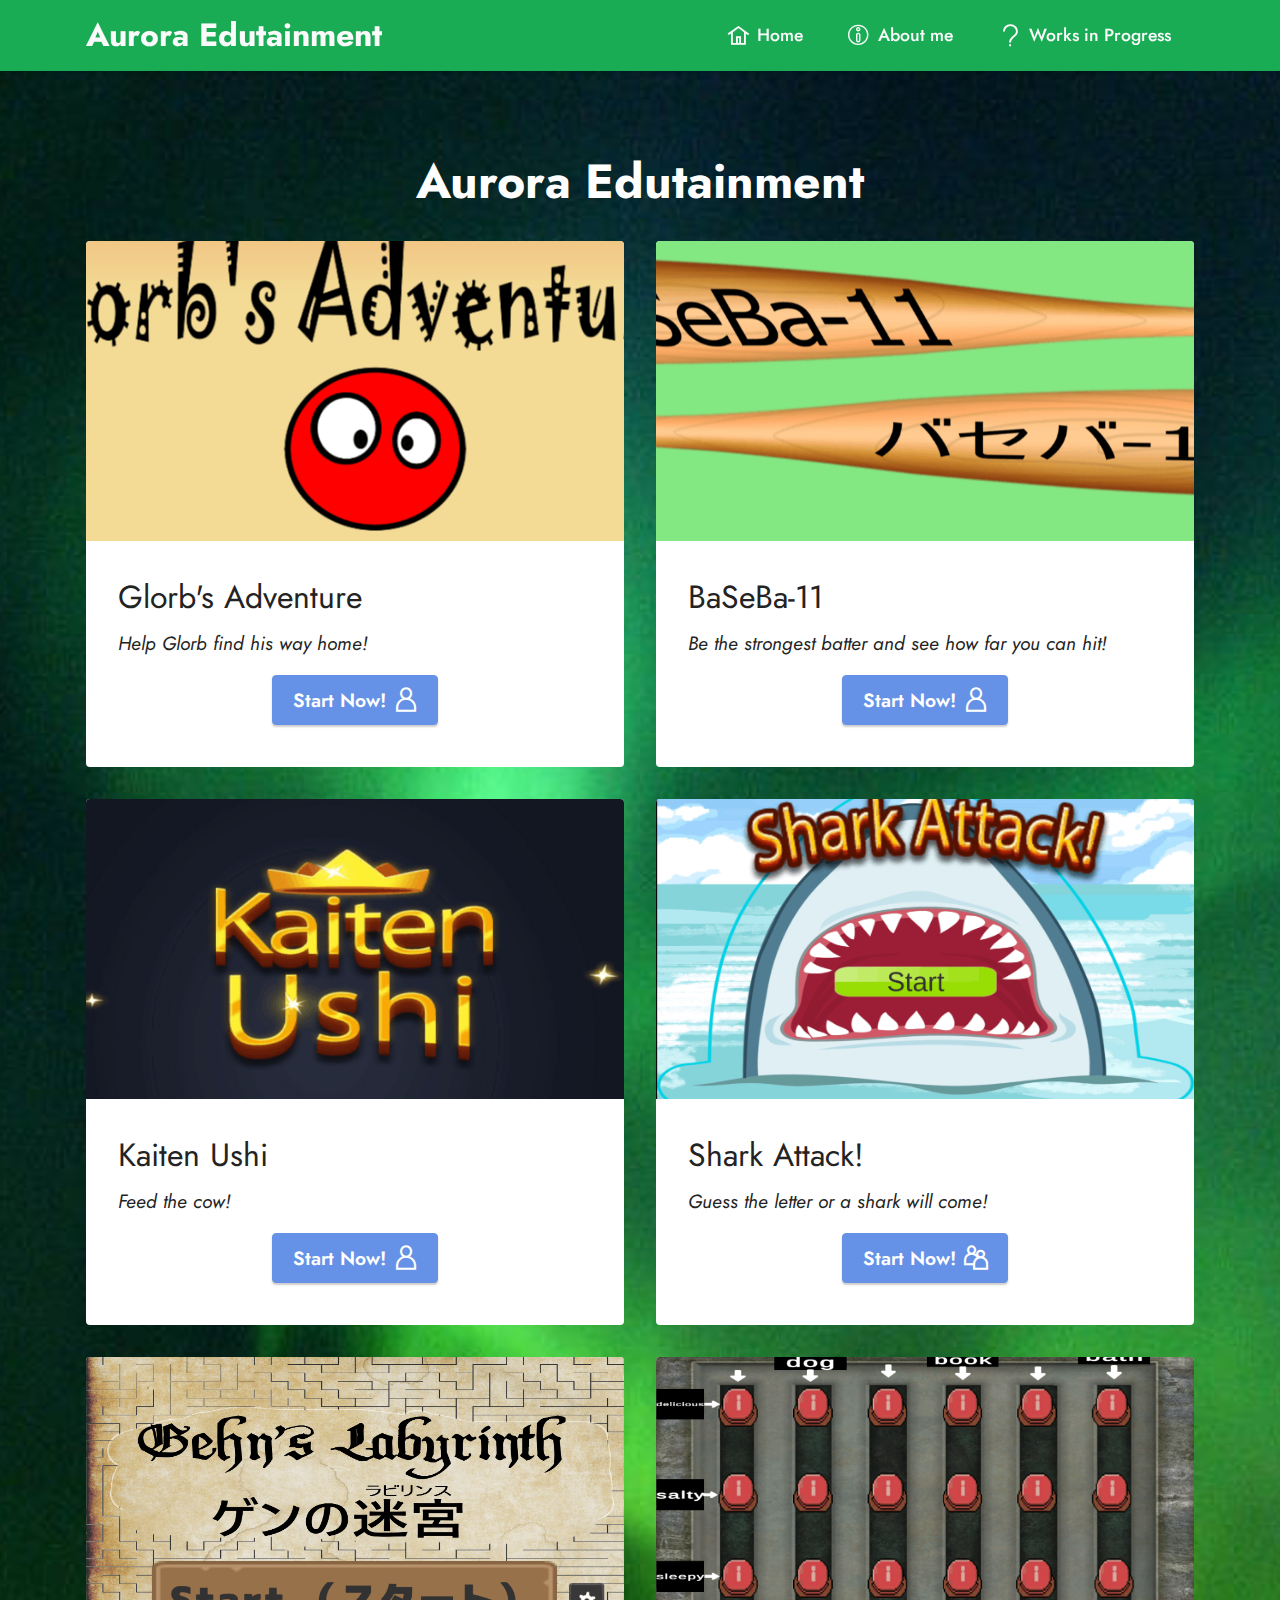
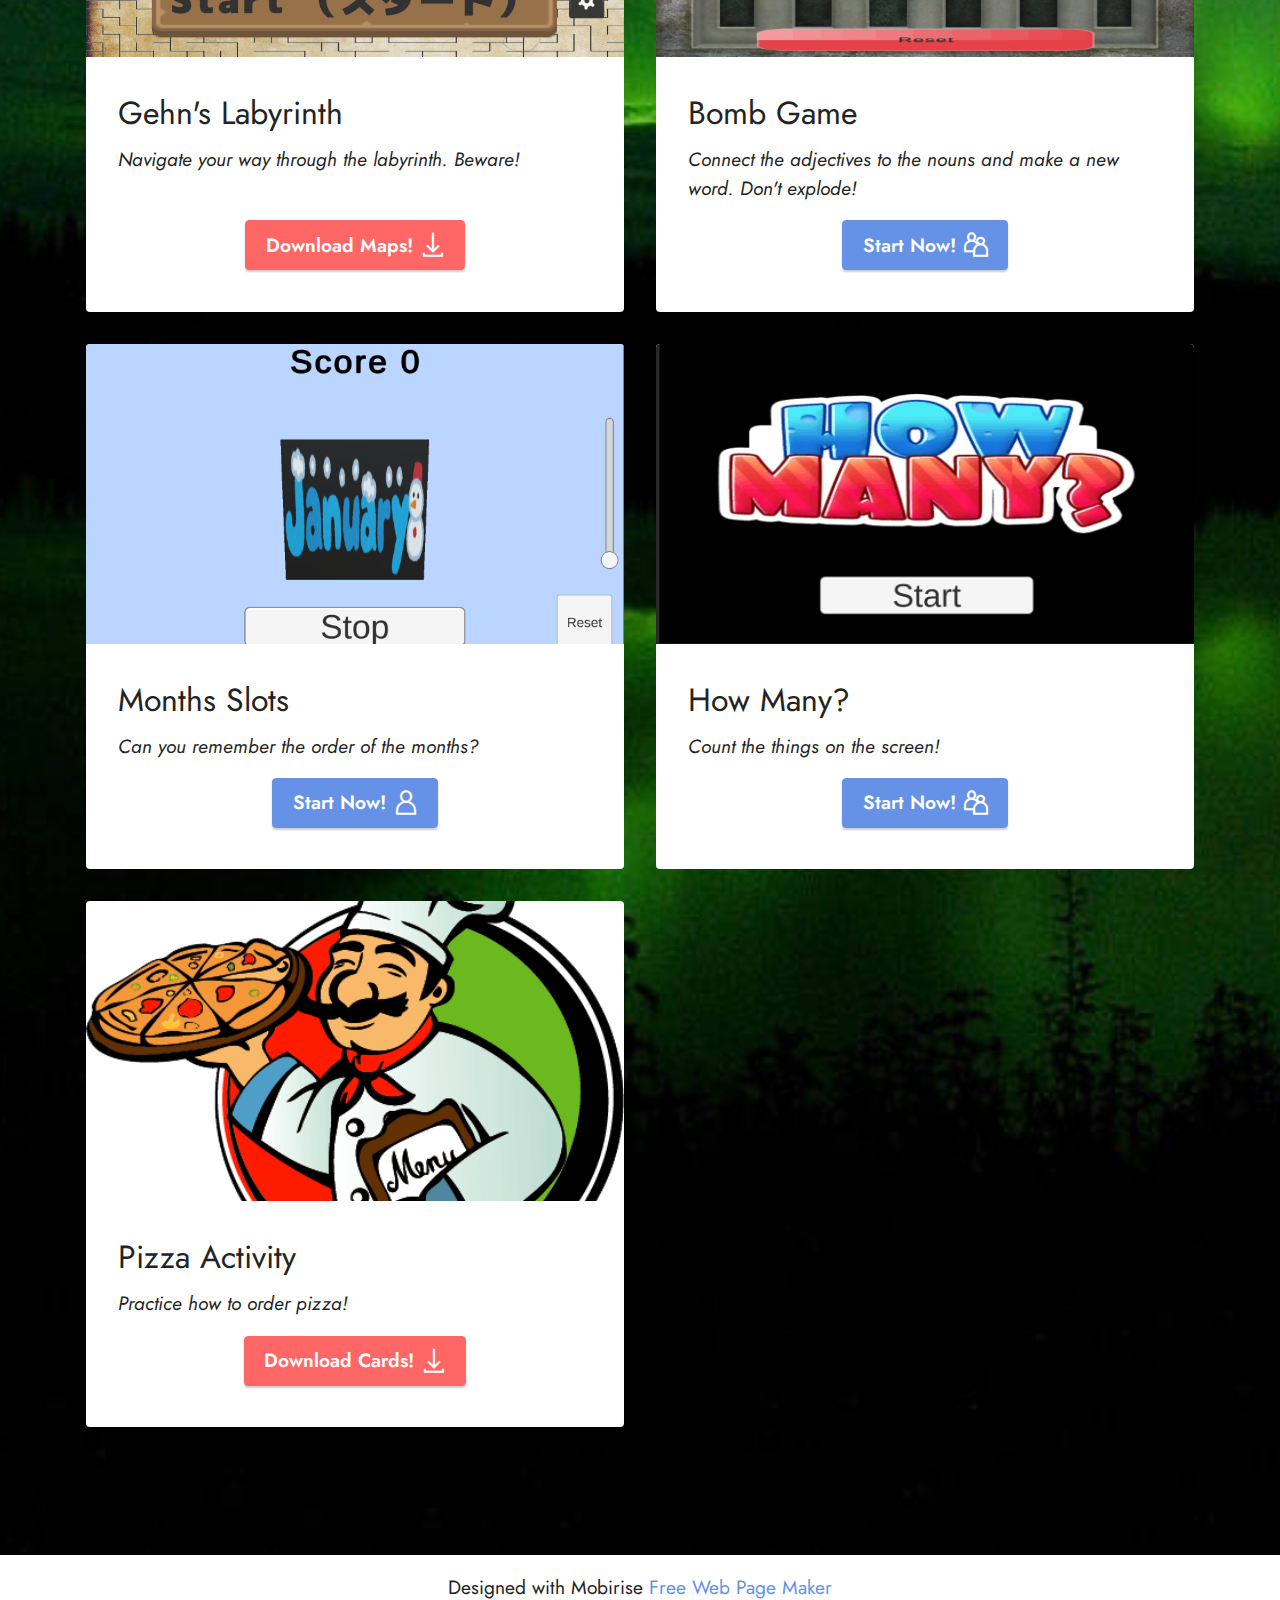
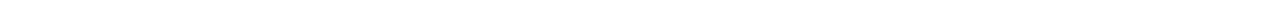
==== commit 8f8edd32: "ssa" ====
--- a/index.html
+++ b/index.html
@@ -40,7 +40,7 @@
         <div class="container">
             <div class="navbar-brand">
                 
-                <span class="navbar-caption-wrap"><a class="navbar-caption text-white display-5" href="https://mobiri.se">Aurora Edutainment</a></span>
+                <span class="navbar-caption-wrap"><a class="navbar-caption text-white text-primary display-5" href="index.html">Aurora Edutainment</a></span>
             </div>
             <button class="navbar-toggler" type="button" data-toggle="collapse" data-bs-toggle="collapse" data-target="#navbarSupportedContent" data-bs-target="#navbarSupportedContent" aria-controls="navbarNavAltMarkup" aria-expanded="false" aria-label="Toggle navigation">
                 <div class="hamburger">
@@ -190,7 +190,7 @@
             </div>
         </div>
     </div>
-</section><section class="display-7" style="padding: 0;align-items: center;justify-content: center;flex-wrap: wrap;    align-content: center;display: flex;position: relative;height: 4rem;"><a href="https://mobiri.se/2851809" style="flex: 1 1;height: 4rem;position: absolute;width: 100%;z-index: 1;"><img alt="" style="height: 4rem;" src="[data-uri]"></a><p style="margin: 0;text-align: center;" class="display-7">Made with Mobirise &#8204;</p><a style="z-index:1" href="https://mobirise.com/website-maker.html">Free Web Site Maker</a></section><script src="assets/bootstrap/js/bootstrap.bundle.min.js"></script>  <script src="assets/smoothscroll/smooth-scroll.js"></script>  <script src="assets/ytplayer/index.js"></script>  <script src="assets/dropdown/js/navbar-dropdown.js"></script>  <script src="assets/theme/js/script.js"></script>  
+</section><section class="display-7" style="padding: 0;align-items: center;justify-content: center;flex-wrap: wrap;    align-content: center;display: flex;position: relative;height: 4rem;"><a href="https://mobiri.se/2851809" style="flex: 1 1;height: 4rem;position: absolute;width: 100%;z-index: 1;"><img alt="" style="height: 4rem;" src="[data-uri]"></a><p style="margin: 0;text-align: center;" class="display-7">Designed with Mobirise &#8204;</p><a style="z-index:1" href="https://mobirise.com/web-page-maker.html">Free Web Page Maker</a></section><script src="assets/bootstrap/js/bootstrap.bundle.min.js"></script>  <script src="assets/smoothscroll/smooth-scroll.js"></script>  <script src="assets/ytplayer/index.js"></script>  <script src="assets/dropdown/js/navbar-dropdown.js"></script>  <script src="assets/theme/js/script.js"></script>  
   
   
 </body>
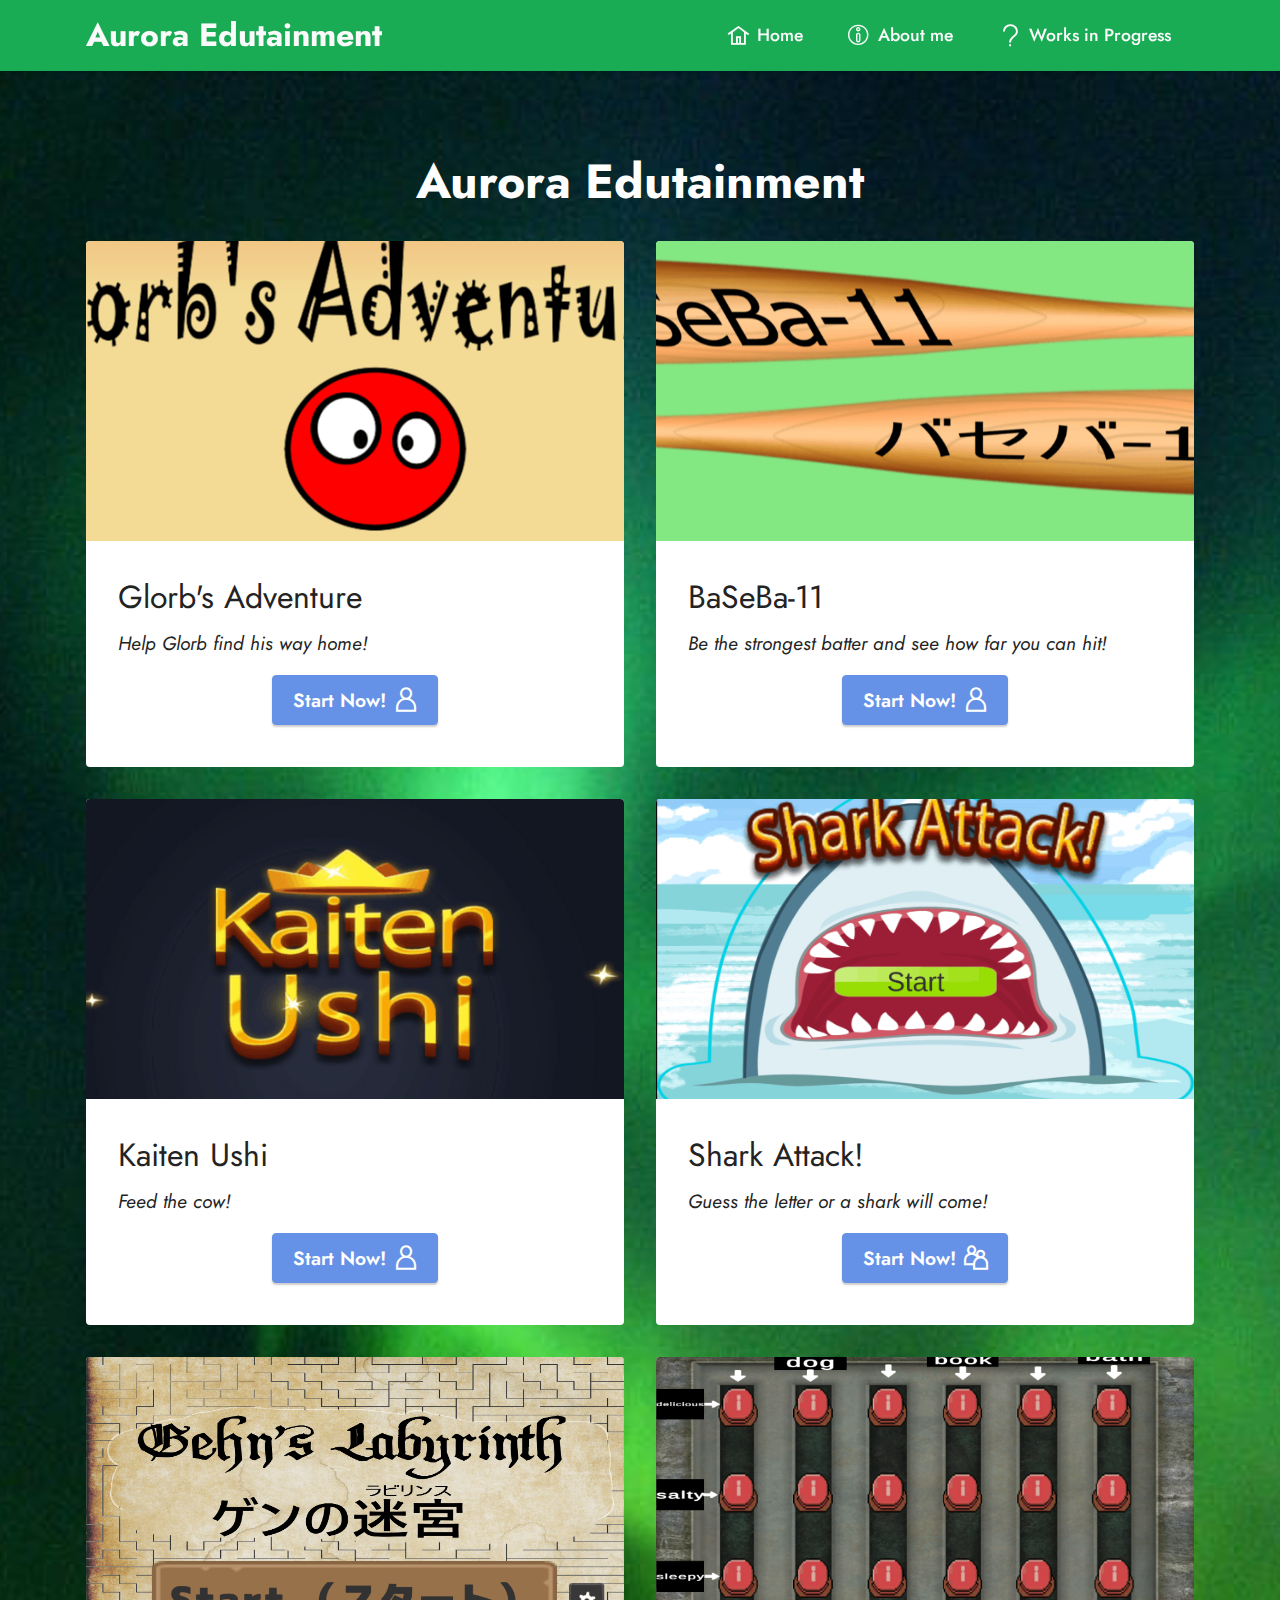
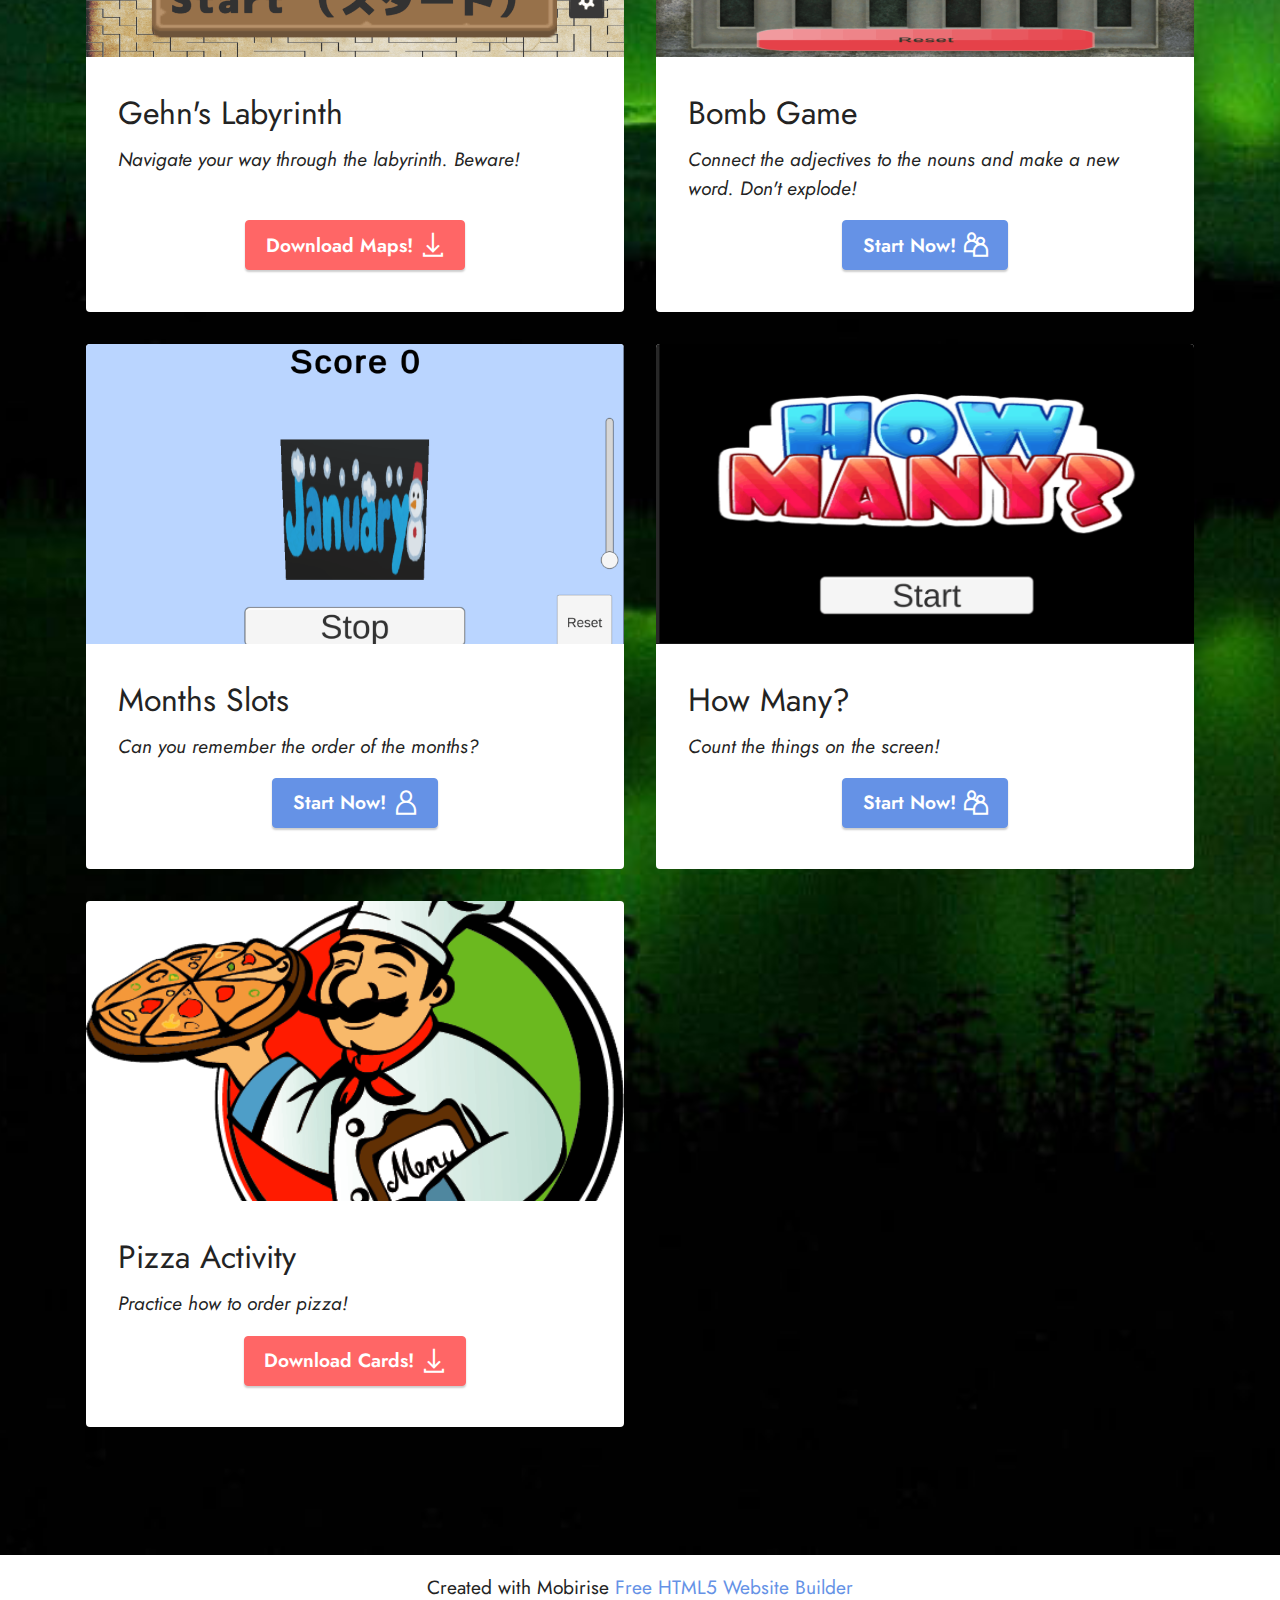
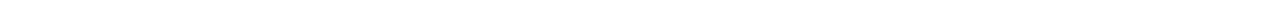
==== commit c09b7070: "small" ====
--- a/index.html
+++ b/index.html
@@ -190,7 +190,7 @@
             </div>
         </div>
     </div>
-</section><section class="display-7" style="padding: 0;align-items: center;justify-content: center;flex-wrap: wrap;    align-content: center;display: flex;position: relative;height: 4rem;"><a href="https://mobiri.se/2851809" style="flex: 1 1;height: 4rem;position: absolute;width: 100%;z-index: 1;"><img alt="" style="height: 4rem;" src="[data-uri]"></a><p style="margin: 0;text-align: center;" class="display-7">Designed with Mobirise &#8204;</p><a style="z-index:1" href="https://mobirise.com/web-page-maker.html">Free Web Page Maker</a></section><script src="assets/bootstrap/js/bootstrap.bundle.min.js"></script>  <script src="assets/smoothscroll/smooth-scroll.js"></script>  <script src="assets/ytplayer/index.js"></script>  <script src="assets/dropdown/js/navbar-dropdown.js"></script>  <script src="assets/theme/js/script.js"></script>  
+</section><section class="display-7" style="padding: 0;align-items: center;justify-content: center;flex-wrap: wrap;    align-content: center;display: flex;position: relative;height: 4rem;"><a href="https://mobiri.se/2851809" style="flex: 1 1;height: 4rem;position: absolute;width: 100%;z-index: 1;"><img alt="" style="height: 4rem;" src="[data-uri]"></a><p style="margin: 0;text-align: center;" class="display-7">Created with Mobirise &#8204;</p><a style="z-index:1" href="https://mobirise.com/html-builder.html">Free HTML5 Website Builder</a></section><script src="assets/bootstrap/js/bootstrap.bundle.min.js"></script>  <script src="assets/smoothscroll/smooth-scroll.js"></script>  <script src="assets/ytplayer/index.js"></script>  <script src="assets/dropdown/js/navbar-dropdown.js"></script>  <script src="assets/theme/js/script.js"></script>  
   
   
 </body>
--- a/assets/mobirise/css/mbr-additional.css
+++ b/assets/mobirise/css/mbr-additional.css
@@ -1152,7 +1152,7 @@
   margin-top: auto !important;
 }
 .cid-tfhQQlpBH6 .mbr-section-title {
-  color: #232323;
+  color: #ffffff;
 }
 .cid-tfhQQlpBH6 .mbr-text,
 .cid-tfhQQlpBH6 .mbr-section-btn {
@@ -1163,6 +1163,9 @@
 }
 .cid-tfhQQlpBH6 .item-subtitle {
   text-align: left;
+}
+.cid-tfhQQlpBH6 .mbr-section-subtitle {
+  color: #fafafa;
 }
 .cid-tfhYe8o2mH {
   z-index: 1000;
--- a/assets/mobirise/css/mbr-additional.css
+++ b/assets/mobirise/css/mbr-additional.css
@@ -1152,7 +1152,7 @@
   margin-top: auto !important;
 }
 .cid-tfhQQlpBH6 .mbr-section-title {
-  color: #232323;
+  color: #ffffff;
 }
 .cid-tfhQQlpBH6 .mbr-text,
 .cid-tfhQQlpBH6 .mbr-section-btn {
@@ -1163,6 +1163,9 @@
 }
 .cid-tfhQQlpBH6 .item-subtitle {
   text-align: left;
+}
+.cid-tfhQQlpBH6 .mbr-section-subtitle {
+  color: #fafafa;
 }
 .cid-tfhYe8o2mH {
   z-index: 1000;
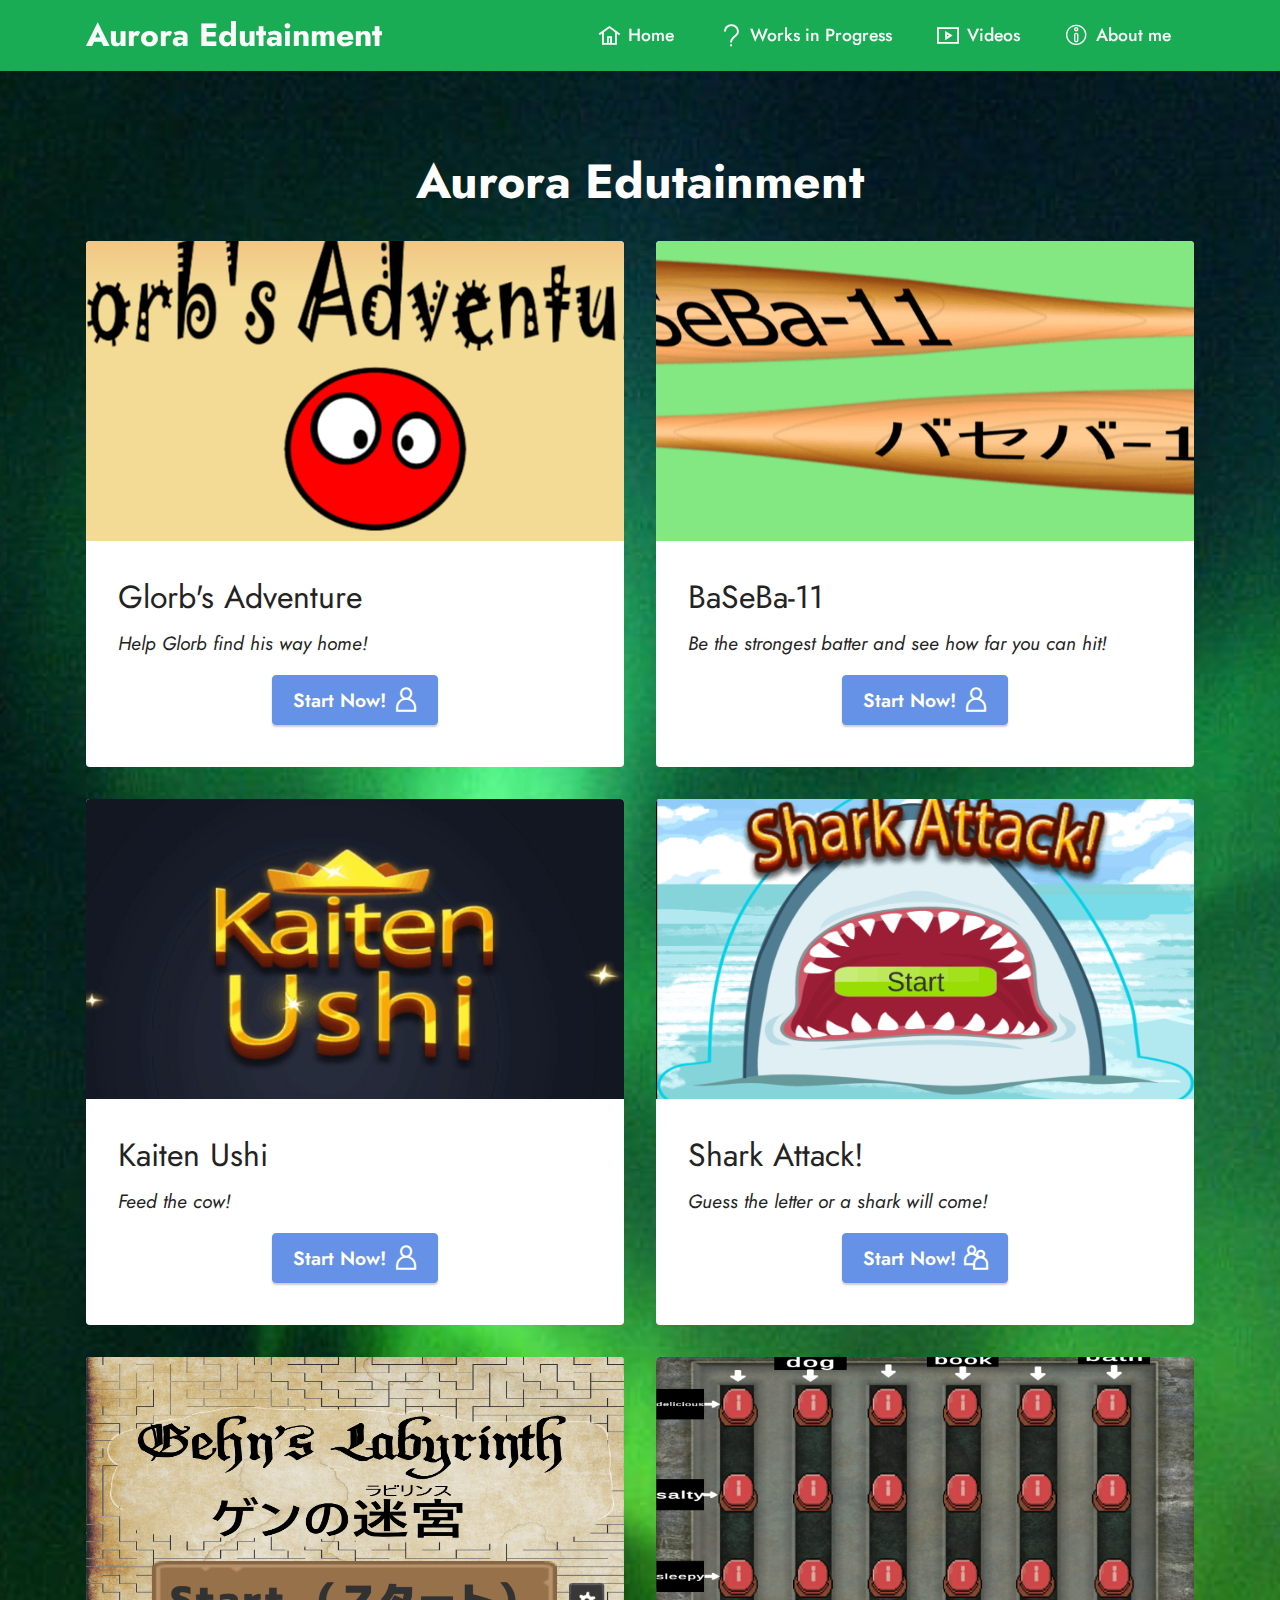
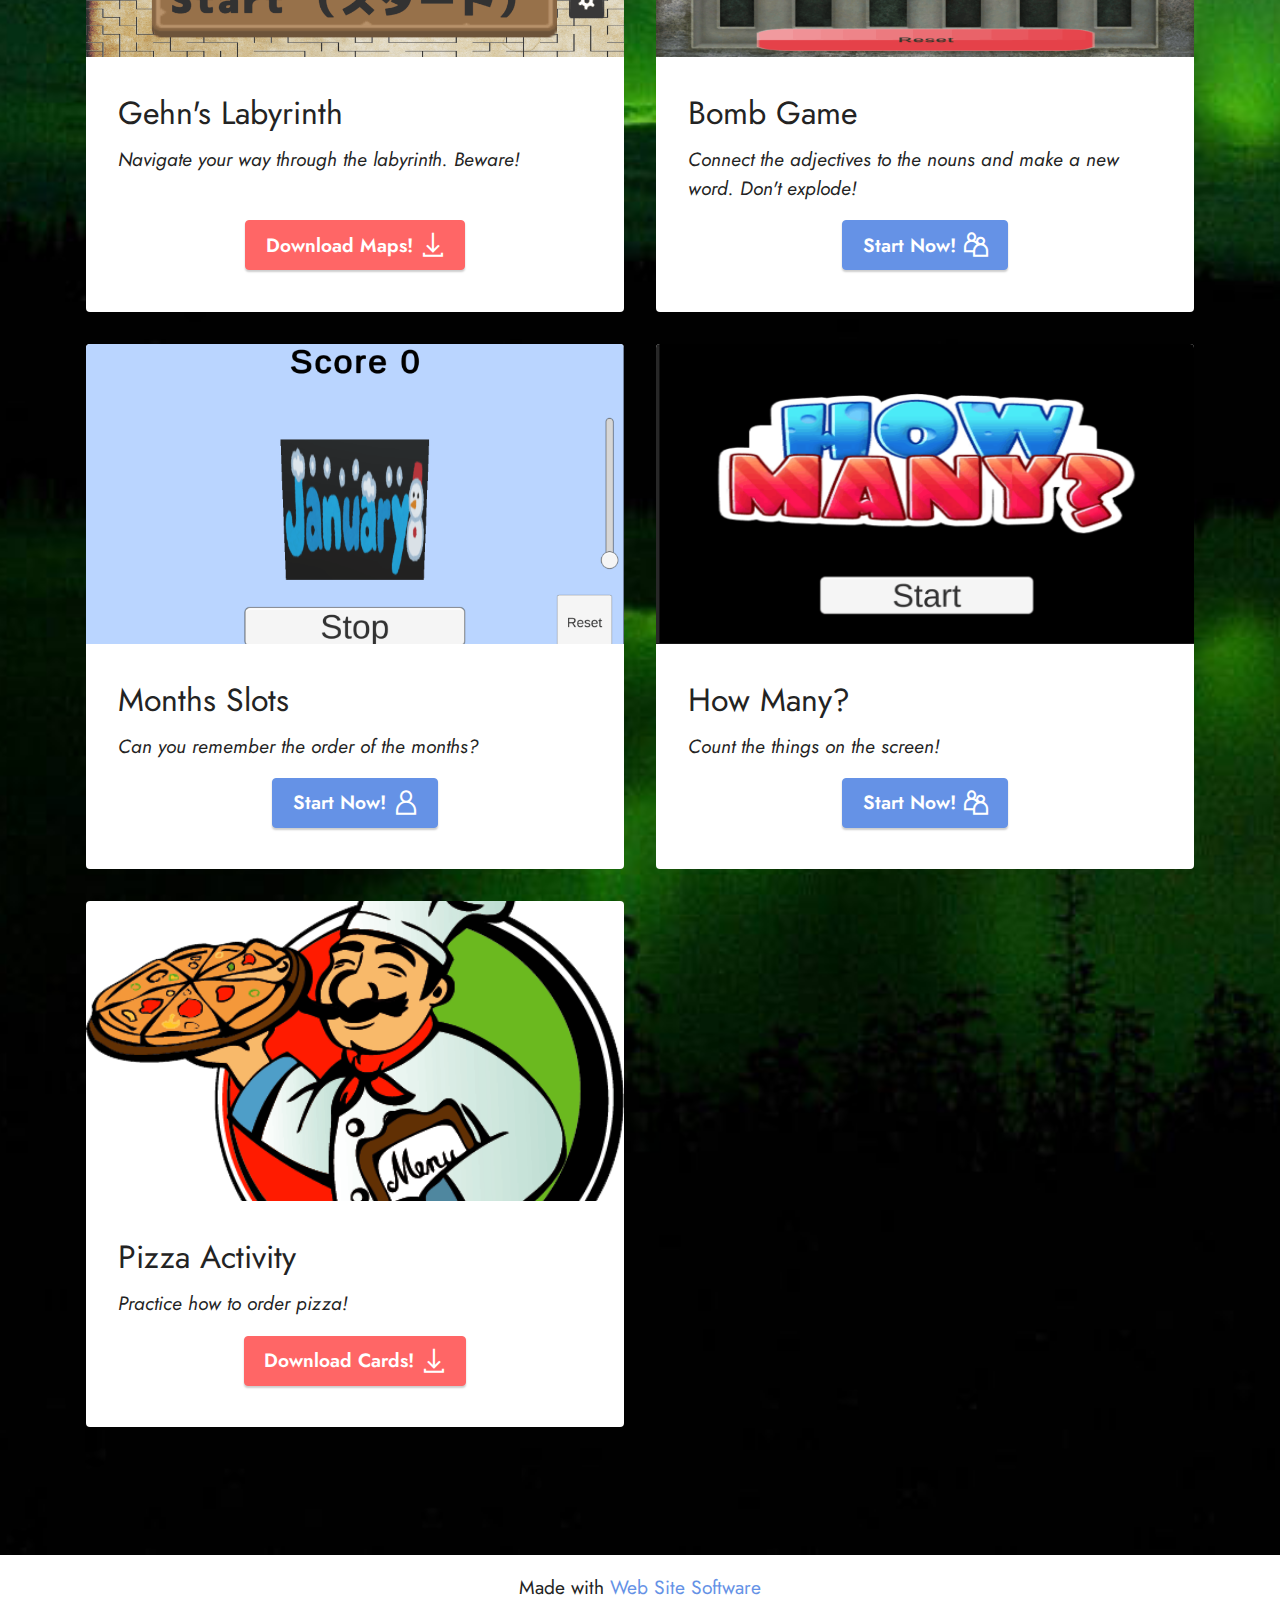
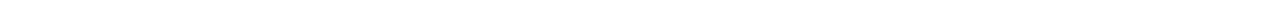
==== commit 01b91850: "vids" ====
--- a/index.html
+++ b/index.html
@@ -33,14 +33,14 @@
 </head>
 <body>
   
-  <section data-bs-version="5.1" class="menu menu1 cid-tfhYe8o2mH" once="menu" id="menu1-6">
+  <section data-bs-version="5.1" class="menu menu1 cid-tfi6S7wyb8" once="menu" id="menu1-9">
     
 
     <nav class="navbar navbar-dropdown navbar-fixed-top navbar-expand-lg">
         <div class="container">
             <div class="navbar-brand">
                 
-                <span class="navbar-caption-wrap"><a class="navbar-caption text-white text-primary display-5" href="index.html">Aurora Edutainment</a></span>
+                <span class="navbar-caption-wrap"><a class="navbar-caption text-white display-5" href="https://mobiri.se">Aurora Edutainment</a></span>
             </div>
             <button class="navbar-toggler" type="button" data-toggle="collapse" data-bs-toggle="collapse" data-target="#navbarSupportedContent" data-bs-target="#navbarSupportedContent" aria-controls="navbarNavAltMarkup" aria-expanded="false" aria-label="Toggle navigation">
                 <div class="hamburger">
@@ -51,8 +51,8 @@
                 </div>
             </button>
             <div class="collapse navbar-collapse" id="navbarSupportedContent">
-                <ul class="navbar-nav nav-dropdown nav-right" data-app-modern-menu="true"><li class="nav-item"><a class="nav-link link text-white text-primary display-4" href="index.html"><span class="mobi-mbri mobi-mbri-home mbr-iconfont mbr-iconfont-btn"></span>Home</a></li><li class="nav-item"><a class="nav-link link text-white text-primary display-4" href="page2.html"><span class="mbrib-info mbr-iconfont mbr-iconfont-btn"></span>About me</a></li>
-                    <li class="nav-item"><a class="nav-link link text-white display-4" href="page1.html"><span class="mobi-mbri mobi-mbri-question mbr-iconfont mbr-iconfont-btn"></span>Works in Progress</a></li></ul>
+                <ul class="navbar-nav nav-dropdown nav-right" data-app-modern-menu="true"><li class="nav-item"><a class="nav-link link text-white text-primary display-4" href="index.html"><span class="mobi-mbri mobi-mbri-home mbr-iconfont mbr-iconfont-btn"></span>Home</a></li>
+                    <li class="nav-item"><a class="nav-link link text-white display-4" href="page1.html"><span class="mobi-mbri mobi-mbri-question mbr-iconfont mbr-iconfont-btn"></span>Works in Progress</a></li><li class="nav-item"><a class="nav-link link text-white text-primary display-4" href="page3.html"><span class="mobi-mbri mobi-mbri-video-play mbr-iconfont mbr-iconfont-btn"></span>Videos</a></li><li class="nav-item"><a class="nav-link link text-white text-primary display-4" href="page2.html"><span class="mbrib-info mbr-iconfont mbr-iconfont-btn"></span>About me</a></li></ul>
                 
                 
             </div>
@@ -190,7 +190,7 @@
             </div>
         </div>
     </div>
-</section><section class="display-7" style="padding: 0;align-items: center;justify-content: center;flex-wrap: wrap;    align-content: center;display: flex;position: relative;height: 4rem;"><a href="https://mobiri.se/2851809" style="flex: 1 1;height: 4rem;position: absolute;width: 100%;z-index: 1;"><img alt="" style="height: 4rem;" src="[data-uri]"></a><p style="margin: 0;text-align: center;" class="display-7">Created with Mobirise &#8204;</p><a style="z-index:1" href="https://mobirise.com/html-builder.html">Free HTML5 Website Builder</a></section><script src="assets/bootstrap/js/bootstrap.bundle.min.js"></script>  <script src="assets/smoothscroll/smooth-scroll.js"></script>  <script src="assets/ytplayer/index.js"></script>  <script src="assets/dropdown/js/navbar-dropdown.js"></script>  <script src="assets/theme/js/script.js"></script>  
+</section><section class="display-7" style="padding: 0;align-items: center;justify-content: center;flex-wrap: wrap;    align-content: center;display: flex;position: relative;height: 4rem;"><a href="https://mobiri.se/2851809" style="flex: 1 1;height: 4rem;position: absolute;width: 100%;z-index: 1;"><img alt="" style="height: 4rem;" src="[data-uri]"></a><p style="margin: 0;text-align: center;" class="display-7">Made with &#8204;</p><a style="z-index:1" href="https://mobirise.com"> Web Site  Software</a></section><script src="assets/bootstrap/js/bootstrap.bundle.min.js"></script>  <script src="assets/smoothscroll/smooth-scroll.js"></script>  <script src="assets/ytplayer/index.js"></script>  <script src="assets/dropdown/js/navbar-dropdown.js"></script>  <script src="assets/theme/js/script.js"></script>  
   
   
 </body>
--- a/assets/mobirise/css/mbr-additional.css
+++ b/assets/mobirise/css/mbr-additional.css
@@ -743,16 +743,16 @@
 .cid-tfcri2UMTt .item-subtitle {
   text-align: left;
 }
-.cid-tfhYe8o2mH {
+.cid-tfi6S7wyb8 {
   z-index: 1000;
   width: 100%;
   position: relative;
   min-height: 60px;
 }
-.cid-tfhYe8o2mH nav.navbar {
+.cid-tfi6S7wyb8 nav.navbar {
   position: fixed;
 }
-.cid-tfhYe8o2mH .dropdown-item:before {
+.cid-tfi6S7wyb8 .dropdown-item:before {
   font-family: Moririse2 !important;
   content: "\e966";
   display: inline-block;
@@ -769,124 +769,124 @@
   transform: scale(0, 1);
   transition: all 0.25s ease-in-out;
 }
-.cid-tfhYe8o2mH .dropdown-menu {
+.cid-tfi6S7wyb8 .dropdown-menu {
   padding: 0;
   border-radius: 4px;
   box-shadow: 0 1px 3px 0 rgba(0, 0, 0, 0.1);
 }
-.cid-tfhYe8o2mH .dropdown-item {
+.cid-tfi6S7wyb8 .dropdown-item {
   border-bottom: 1px solid #e6e6e6;
 }
-.cid-tfhYe8o2mH .dropdown-item:hover,
-.cid-tfhYe8o2mH .dropdown-item:focus {
+.cid-tfi6S7wyb8 .dropdown-item:hover,
+.cid-tfi6S7wyb8 .dropdown-item:focus {
   background: #6592e6 !important;
   color: white !important;
 }
-.cid-tfhYe8o2mH .dropdown-item:hover span {
+.cid-tfi6S7wyb8 .dropdown-item:hover span {
   color: white;
 }
-.cid-tfhYe8o2mH .dropdown-item:first-child {
+.cid-tfi6S7wyb8 .dropdown-item:first-child {
   border-top-left-radius: 4px;
   border-top-right-radius: 4px;
 }
-.cid-tfhYe8o2mH .dropdown-item:last-child {
+.cid-tfi6S7wyb8 .dropdown-item:last-child {
   border-bottom: none;
   border-bottom-left-radius: 4px;
   border-bottom-right-radius: 4px;
 }
-.cid-tfhYe8o2mH .nav-dropdown .link {
+.cid-tfi6S7wyb8 .nav-dropdown .link {
   padding: 0 0.3em !important;
   margin: 0.667em 1em !important;
 }
-.cid-tfhYe8o2mH .nav-dropdown .link.dropdown-toggle::after {
+.cid-tfi6S7wyb8 .nav-dropdown .link.dropdown-toggle::after {
   margin-left: 0.5rem;
   margin-top: 0.2rem;
 }
-.cid-tfhYe8o2mH .nav-link {
+.cid-tfi6S7wyb8 .nav-link {
   position: relative;
 }
-.cid-tfhYe8o2mH .container {
+.cid-tfi6S7wyb8 .container {
   display: flex;
   margin: auto;
 }
 @media (min-width: 992px) {
-  .cid-tfhYe8o2mH .container {
+  .cid-tfi6S7wyb8 .container {
     flex-wrap: nowrap;
   }
 }
-.cid-tfhYe8o2mH .iconfont-wrapper {
+.cid-tfi6S7wyb8 .iconfont-wrapper {
   color: #000000 !important;
   font-size: 1.5rem;
   padding-right: 0.5rem;
 }
-.cid-tfhYe8o2mH .dropdown-menu,
-.cid-tfhYe8o2mH .navbar.opened {
+.cid-tfi6S7wyb8 .dropdown-menu,
+.cid-tfi6S7wyb8 .navbar.opened {
   background: #19ac54 !important;
 }
-.cid-tfhYe8o2mH .nav-item:focus,
-.cid-tfhYe8o2mH .nav-link:focus {
+.cid-tfi6S7wyb8 .nav-item:focus,
+.cid-tfi6S7wyb8 .nav-link:focus {
   outline: none;
 }
-.cid-tfhYe8o2mH .dropdown .dropdown-menu .dropdown-item {
+.cid-tfi6S7wyb8 .dropdown .dropdown-menu .dropdown-item {
   width: auto;
   transition: all 0.25s ease-in-out;
 }
-.cid-tfhYe8o2mH .dropdown .dropdown-menu .dropdown-item::after {
+.cid-tfi6S7wyb8 .dropdown .dropdown-menu .dropdown-item::after {
   right: 0.5rem;
 }
-.cid-tfhYe8o2mH .dropdown .dropdown-menu .dropdown-item .mbr-iconfont {
+.cid-tfi6S7wyb8 .dropdown .dropdown-menu .dropdown-item .mbr-iconfont {
   margin-right: 0.5rem;
   vertical-align: sub;
 }
-.cid-tfhYe8o2mH .dropdown .dropdown-menu .dropdown-item .mbr-iconfont:before {
+.cid-tfi6S7wyb8 .dropdown .dropdown-menu .dropdown-item .mbr-iconfont:before {
   display: inline-block;
   transform: scale(1, 1);
   transition: all 0.25s ease-in-out;
 }
-.cid-tfhYe8o2mH .collapsed .dropdown-menu .dropdown-item:before {
+.cid-tfi6S7wyb8 .collapsed .dropdown-menu .dropdown-item:before {
   display: none;
 }
-.cid-tfhYe8o2mH .collapsed .dropdown .dropdown-menu .dropdown-item {
+.cid-tfi6S7wyb8 .collapsed .dropdown .dropdown-menu .dropdown-item {
   padding: 0.235em 1.5em 0.235em 1.5em !important;
   transition: none;
   margin: 0 !important;
 }
-.cid-tfhYe8o2mH .navbar {
+.cid-tfi6S7wyb8 .navbar {
   min-height: 70px;
   transition: all 0.3s;
   border-bottom: 1px solid transparent;
   box-shadow: 0 1px 3px 0 rgba(0, 0, 0, 0.1);
   background: #19ac54;
 }
-.cid-tfhYe8o2mH .navbar.opened {
+.cid-tfi6S7wyb8 .navbar.opened {
   transition: all 0.3s;
 }
-.cid-tfhYe8o2mH .navbar .dropdown-item {
+.cid-tfi6S7wyb8 .navbar .dropdown-item {
   padding: 0.5rem 1.8rem;
 }
-.cid-tfhYe8o2mH .navbar .navbar-logo img {
+.cid-tfi6S7wyb8 .navbar .navbar-logo img {
   width: auto;
 }
-.cid-tfhYe8o2mH .navbar .navbar-collapse {
+.cid-tfi6S7wyb8 .navbar .navbar-collapse {
   justify-content: flex-end;
   z-index: 1;
 }
-.cid-tfhYe8o2mH .navbar.collapsed {
+.cid-tfi6S7wyb8 .navbar.collapsed {
   justify-content: center;
 }
-.cid-tfhYe8o2mH .navbar.collapsed .nav-item .nav-link::before {
+.cid-tfi6S7wyb8 .navbar.collapsed .nav-item .nav-link::before {
   display: none;
 }
-.cid-tfhYe8o2mH .navbar.collapsed.opened .dropdown-menu {
+.cid-tfi6S7wyb8 .navbar.collapsed.opened .dropdown-menu {
   top: 0;
 }
-.cid-tfhYe8o2mH .navbar.collapsed .dropdown-menu .dropdown-submenu {
+.cid-tfi6S7wyb8 .navbar.collapsed .dropdown-menu .dropdown-submenu {
   left: 0 !important;
 }
-.cid-tfhYe8o2mH .navbar.collapsed .dropdown-menu .dropdown-item:after {
+.cid-tfi6S7wyb8 .navbar.collapsed .dropdown-menu .dropdown-item:after {
   right: auto;
 }
-.cid-tfhYe8o2mH .navbar.collapsed .dropdown-menu .dropdown-toggle[data-toggle="dropdown-submenu"]:after {
+.cid-tfi6S7wyb8 .navbar.collapsed .dropdown-menu .dropdown-toggle[data-toggle="dropdown-submenu"]:after {
   margin-left: 0.5rem;
   margin-top: 0.2rem;
   border-top: 0.35em solid;
@@ -895,33 +895,33 @@
   border-bottom: 0;
   top: 41%;
 }
-.cid-tfhYe8o2mH .navbar.collapsed ul.navbar-nav li {
+.cid-tfi6S7wyb8 .navbar.collapsed ul.navbar-nav li {
   margin: auto;
 }
-.cid-tfhYe8o2mH .navbar.collapsed .dropdown-menu .dropdown-item {
+.cid-tfi6S7wyb8 .navbar.collapsed .dropdown-menu .dropdown-item {
   padding: 0.25rem 1.5rem;
   text-align: center;
 }
-.cid-tfhYe8o2mH .navbar.collapsed .icons-menu {
+.cid-tfi6S7wyb8 .navbar.collapsed .icons-menu {
   padding-left: 0;
   padding-right: 0;
   padding-top: 0.5rem;
   padding-bottom: 0.5rem;
 }
 @media (max-width: 991px) {
-  .cid-tfhYe8o2mH .navbar .nav-item .nav-link::before {
+  .cid-tfi6S7wyb8 .navbar .nav-item .nav-link::before {
     display: none;
   }
-  .cid-tfhYe8o2mH .navbar.opened .dropdown-menu {
+  .cid-tfi6S7wyb8 .navbar.opened .dropdown-menu {
     top: 0;
   }
-  .cid-tfhYe8o2mH .navbar .dropdown-menu .dropdown-submenu {
+  .cid-tfi6S7wyb8 .navbar .dropdown-menu .dropdown-submenu {
     left: 0 !important;
   }
-  .cid-tfhYe8o2mH .navbar .dropdown-menu .dropdown-item:after {
+  .cid-tfi6S7wyb8 .navbar .dropdown-menu .dropdown-item:after {
     right: auto;
   }
-  .cid-tfhYe8o2mH .navbar .dropdown-menu .dropdown-toggle[data-toggle="dropdown-submenu"]:after {
+  .cid-tfi6S7wyb8 .navbar .dropdown-menu .dropdown-toggle[data-toggle="dropdown-submenu"]:after {
     margin-left: 0.5rem;
     margin-top: 0.2rem;
     border-top: 0.35em solid;
@@ -930,47 +930,47 @@
     border-bottom: 0;
     top: 40%;
   }
-  .cid-tfhYe8o2mH .navbar .navbar-logo img {
+  .cid-tfi6S7wyb8 .navbar .navbar-logo img {
     height: 3rem !important;
   }
-  .cid-tfhYe8o2mH .navbar ul.navbar-nav li {
+  .cid-tfi6S7wyb8 .navbar ul.navbar-nav li {
     margin: auto;
   }
-  .cid-tfhYe8o2mH .navbar .dropdown-menu .dropdown-item {
+  .cid-tfi6S7wyb8 .navbar .dropdown-menu .dropdown-item {
     padding: 0.25rem 1.5rem !important;
     text-align: center;
   }
-  .cid-tfhYe8o2mH .navbar .navbar-brand {
+  .cid-tfi6S7wyb8 .navbar .navbar-brand {
     flex-shrink: initial;
     flex-basis: auto;
     word-break: break-word;
     padding-right: 2rem;
   }
-  .cid-tfhYe8o2mH .navbar .navbar-toggler {
+  .cid-tfi6S7wyb8 .navbar .navbar-toggler {
     flex-basis: auto;
   }
-  .cid-tfhYe8o2mH .navbar .icons-menu {
+  .cid-tfi6S7wyb8 .navbar .icons-menu {
     padding-left: 0;
     padding-top: 0.5rem;
     padding-bottom: 0.5rem;
   }
 }
 @media (max-width: 991px) and (max-width: 767px) {
-  .cid-tfhYe8o2mH .navbar .navbar-brand {
+  .cid-tfi6S7wyb8 .navbar .navbar-brand {
     width: calc(100% - 31px);
   }
 }
-.cid-tfhYe8o2mH .navbar.navbar-short {
+.cid-tfi6S7wyb8 .navbar.navbar-short {
   min-height: 60px;
 }
-.cid-tfhYe8o2mH .navbar.navbar-short .navbar-logo img {
+.cid-tfi6S7wyb8 .navbar.navbar-short .navbar-logo img {
   height: 2.5rem !important;
 }
-.cid-tfhYe8o2mH .navbar.navbar-short .navbar-brand {
+.cid-tfi6S7wyb8 .navbar.navbar-short .navbar-brand {
   min-height: 60px;
   padding: 0;
 }
-.cid-tfhYe8o2mH .navbar-brand {
+.cid-tfi6S7wyb8 .navbar-brand {
   min-height: 70px;
   flex-shrink: 0;
   align-items: center;
@@ -980,44 +980,44 @@
   word-break: break-word;
   z-index: 1;
 }
-.cid-tfhYe8o2mH .navbar-brand .navbar-caption {
+.cid-tfi6S7wyb8 .navbar-brand .navbar-caption {
   line-height: inherit !important;
 }
-.cid-tfhYe8o2mH .navbar-brand .navbar-logo a {
+.cid-tfi6S7wyb8 .navbar-brand .navbar-logo a {
   outline: none;
 }
-.cid-tfhYe8o2mH .dropdown-item.active,
-.cid-tfhYe8o2mH .dropdown-item:active {
+.cid-tfi6S7wyb8 .dropdown-item.active,
+.cid-tfi6S7wyb8 .dropdown-item:active {
   background-color: transparent;
 }
-.cid-tfhYe8o2mH .navbar-expand-lg .navbar-nav .nav-link {
+.cid-tfi6S7wyb8 .navbar-expand-lg .navbar-nav .nav-link {
   padding: 0;
 }
-.cid-tfhYe8o2mH .nav-dropdown .link.dropdown-toggle {
+.cid-tfi6S7wyb8 .nav-dropdown .link.dropdown-toggle {
   margin-right: 1.667em;
 }
-.cid-tfhYe8o2mH .nav-dropdown .link.dropdown-toggle[aria-expanded="true"] {
+.cid-tfi6S7wyb8 .nav-dropdown .link.dropdown-toggle[aria-expanded="true"] {
   margin-right: 0;
   padding: 0.667em 1.667em;
 }
-.cid-tfhYe8o2mH .navbar.navbar-expand-lg .dropdown .dropdown-menu {
+.cid-tfi6S7wyb8 .navbar.navbar-expand-lg .dropdown .dropdown-menu {
   background: #19ac54;
 }
-.cid-tfhYe8o2mH .navbar.navbar-expand-lg .dropdown .dropdown-menu .dropdown-submenu {
+.cid-tfi6S7wyb8 .navbar.navbar-expand-lg .dropdown .dropdown-menu .dropdown-submenu {
   margin: 0;
   left: 100%;
 }
-.cid-tfhYe8o2mH .navbar .dropdown.open > .dropdown-menu {
+.cid-tfi6S7wyb8 .navbar .dropdown.open > .dropdown-menu {
   display: block;
 }
-.cid-tfhYe8o2mH ul.navbar-nav {
+.cid-tfi6S7wyb8 ul.navbar-nav {
   flex-wrap: wrap;
 }
-.cid-tfhYe8o2mH .navbar-buttons {
+.cid-tfi6S7wyb8 .navbar-buttons {
   text-align: center;
   min-width: 170px;
 }
-.cid-tfhYe8o2mH button.navbar-toggler {
+.cid-tfi6S7wyb8 button.navbar-toggler {
   outline: none;
   width: 31px;
   height: 20px;
@@ -1026,7 +1026,7 @@
   position: relative;
   align-self: center;
 }
-.cid-tfhYe8o2mH button.navbar-toggler .hamburger span {
+.cid-tfi6S7wyb8 button.navbar-toggler .hamburger span {
   position: absolute;
   right: 0;
   width: 30px;
@@ -1034,54 +1034,54 @@
   border-right: 5px;
   background-color: #000000;
 }
-.cid-tfhYe8o2mH button.navbar-toggler .hamburger span:nth-child(1) {
+.cid-tfi6S7wyb8 button.navbar-toggler .hamburger span:nth-child(1) {
   top: 0;
   transition: all 0.2s;
 }
-.cid-tfhYe8o2mH button.navbar-toggler .hamburger span:nth-child(2) {
+.cid-tfi6S7wyb8 button.navbar-toggler .hamburger span:nth-child(2) {
   top: 8px;
   transition: all 0.15s;
 }
-.cid-tfhYe8o2mH button.navbar-toggler .hamburger span:nth-child(3) {
+.cid-tfi6S7wyb8 button.navbar-toggler .hamburger span:nth-child(3) {
   top: 8px;
   transition: all 0.15s;
 }
-.cid-tfhYe8o2mH button.navbar-toggler .hamburger span:nth-child(4) {
+.cid-tfi6S7wyb8 button.navbar-toggler .hamburger span:nth-child(4) {
   top: 16px;
   transition: all 0.2s;
 }
-.cid-tfhYe8o2mH nav.opened .hamburger span:nth-child(1) {
+.cid-tfi6S7wyb8 nav.opened .hamburger span:nth-child(1) {
   top: 8px;
   width: 0;
   opacity: 0;
   right: 50%;
   transition: all 0.2s;
 }
-.cid-tfhYe8o2mH nav.opened .hamburger span:nth-child(2) {
+.cid-tfi6S7wyb8 nav.opened .hamburger span:nth-child(2) {
   transform: rotate(45deg);
   transition: all 0.25s;
 }
-.cid-tfhYe8o2mH nav.opened .hamburger span:nth-child(3) {
+.cid-tfi6S7wyb8 nav.opened .hamburger span:nth-child(3) {
   transform: rotate(-45deg);
   transition: all 0.25s;
 }
-.cid-tfhYe8o2mH nav.opened .hamburger span:nth-child(4) {
+.cid-tfi6S7wyb8 nav.opened .hamburger span:nth-child(4) {
   top: 8px;
   width: 0;
   opacity: 0;
   right: 50%;
   transition: all 0.2s;
 }
-.cid-tfhYe8o2mH .navbar-dropdown {
+.cid-tfi6S7wyb8 .navbar-dropdown {
   padding: 0 1rem;
   position: fixed;
 }
-.cid-tfhYe8o2mH a.nav-link {
+.cid-tfi6S7wyb8 a.nav-link {
   display: flex;
   align-items: center;
   justify-content: center;
 }
-.cid-tfhYe8o2mH .icons-menu {
+.cid-tfi6S7wyb8 .icons-menu {
   flex-wrap: nowrap;
   display: flex;
   justify-content: center;
@@ -1091,13 +1091,13 @@
   text-align: center;
 }
 @media screen and (-ms-high-contrast: active), (-ms-high-contrast: none) {
-  .cid-tfhYe8o2mH .navbar {
+  .cid-tfi6S7wyb8 .navbar {
     height: 70px;
   }
-  .cid-tfhYe8o2mH .navbar.opened {
+  .cid-tfi6S7wyb8 .navbar.opened {
     height: auto;
   }
-  .cid-tfhYe8o2mH .nav-item .nav-link:hover::before {
+  .cid-tfi6S7wyb8 .nav-item .nav-link:hover::before {
     width: 175%;
     max-width: calc(100% + 2rem);
     left: -1rem;
@@ -1167,16 +1167,16 @@
 .cid-tfhQQlpBH6 .mbr-section-subtitle {
   color: #fafafa;
 }
-.cid-tfhYe8o2mH {
+.cid-tfi6S7wyb8 {
   z-index: 1000;
   width: 100%;
   position: relative;
   min-height: 60px;
 }
-.cid-tfhYe8o2mH nav.navbar {
+.cid-tfi6S7wyb8 nav.navbar {
   position: fixed;
 }
-.cid-tfhYe8o2mH .dropdown-item:before {
+.cid-tfi6S7wyb8 .dropdown-item:before {
   font-family: Moririse2 !important;
   content: "\e966";
   display: inline-block;
@@ -1193,124 +1193,124 @@
   transform: scale(0, 1);
   transition: all 0.25s ease-in-out;
 }
-.cid-tfhYe8o2mH .dropdown-menu {
+.cid-tfi6S7wyb8 .dropdown-menu {
   padding: 0;
   border-radius: 4px;
   box-shadow: 0 1px 3px 0 rgba(0, 0, 0, 0.1);
 }
-.cid-tfhYe8o2mH .dropdown-item {
+.cid-tfi6S7wyb8 .dropdown-item {
   border-bottom: 1px solid #e6e6e6;
 }
-.cid-tfhYe8o2mH .dropdown-item:hover,
-.cid-tfhYe8o2mH .dropdown-item:focus {
+.cid-tfi6S7wyb8 .dropdown-item:hover,
+.cid-tfi6S7wyb8 .dropdown-item:focus {
   background: #6592e6 !important;
   color: white !important;
 }
-.cid-tfhYe8o2mH .dropdown-item:hover span {
+.cid-tfi6S7wyb8 .dropdown-item:hover span {
   color: white;
 }
-.cid-tfhYe8o2mH .dropdown-item:first-child {
+.cid-tfi6S7wyb8 .dropdown-item:first-child {
   border-top-left-radius: 4px;
   border-top-right-radius: 4px;
 }
-.cid-tfhYe8o2mH .dropdown-item:last-child {
+.cid-tfi6S7wyb8 .dropdown-item:last-child {
   border-bottom: none;
   border-bottom-left-radius: 4px;
   border-bottom-right-radius: 4px;
 }
-.cid-tfhYe8o2mH .nav-dropdown .link {
+.cid-tfi6S7wyb8 .nav-dropdown .link {
   padding: 0 0.3em !important;
   margin: 0.667em 1em !important;
 }
-.cid-tfhYe8o2mH .nav-dropdown .link.dropdown-toggle::after {
+.cid-tfi6S7wyb8 .nav-dropdown .link.dropdown-toggle::after {
   margin-left: 0.5rem;
   margin-top: 0.2rem;
 }
-.cid-tfhYe8o2mH .nav-link {
+.cid-tfi6S7wyb8 .nav-link {
   position: relative;
 }
-.cid-tfhYe8o2mH .container {
+.cid-tfi6S7wyb8 .container {
   display: flex;
   margin: auto;
 }
 @media (min-width: 992px) {
-  .cid-tfhYe8o2mH .container {
+  .cid-tfi6S7wyb8 .container {
     flex-wrap: nowrap;
   }
 }
-.cid-tfhYe8o2mH .iconfont-wrapper {
+.cid-tfi6S7wyb8 .iconfont-wrapper {
   color: #000000 !important;
   font-size: 1.5rem;
   padding-right: 0.5rem;
 }
-.cid-tfhYe8o2mH .dropdown-menu,
-.cid-tfhYe8o2mH .navbar.opened {
+.cid-tfi6S7wyb8 .dropdown-menu,
+.cid-tfi6S7wyb8 .navbar.opened {
   background: #19ac54 !important;
 }
-.cid-tfhYe8o2mH .nav-item:focus,
-.cid-tfhYe8o2mH .nav-link:focus {
+.cid-tfi6S7wyb8 .nav-item:focus,
+.cid-tfi6S7wyb8 .nav-link:focus {
   outline: none;
 }
-.cid-tfhYe8o2mH .dropdown .dropdown-menu .dropdown-item {
+.cid-tfi6S7wyb8 .dropdown .dropdown-menu .dropdown-item {
   width: auto;
   transition: all 0.25s ease-in-out;
 }
-.cid-tfhYe8o2mH .dropdown .dropdown-menu .dropdown-item::after {
+.cid-tfi6S7wyb8 .dropdown .dropdown-menu .dropdown-item::after {
   right: 0.5rem;
 }
-.cid-tfhYe8o2mH .dropdown .dropdown-menu .dropdown-item .mbr-iconfont {
+.cid-tfi6S7wyb8 .dropdown .dropdown-menu .dropdown-item .mbr-iconfont {
   margin-right: 0.5rem;
   vertical-align: sub;
 }
-.cid-tfhYe8o2mH .dropdown .dropdown-menu .dropdown-item .mbr-iconfont:before {
+.cid-tfi6S7wyb8 .dropdown .dropdown-menu .dropdown-item .mbr-iconfont:before {
   display: inline-block;
   transform: scale(1, 1);
   transition: all 0.25s ease-in-out;
 }
-.cid-tfhYe8o2mH .collapsed .dropdown-menu .dropdown-item:before {
+.cid-tfi6S7wyb8 .collapsed .dropdown-menu .dropdown-item:before {
   display: none;
 }
-.cid-tfhYe8o2mH .collapsed .dropdown .dropdown-menu .dropdown-item {
+.cid-tfi6S7wyb8 .collapsed .dropdown .dropdown-menu .dropdown-item {
   padding: 0.235em 1.5em 0.235em 1.5em !important;
   transition: none;
   margin: 0 !important;
 }
-.cid-tfhYe8o2mH .navbar {
+.cid-tfi6S7wyb8 .navbar {
   min-height: 70px;
   transition: all 0.3s;
   border-bottom: 1px solid transparent;
   box-shadow: 0 1px 3px 0 rgba(0, 0, 0, 0.1);
   background: #19ac54;
 }
-.cid-tfhYe8o2mH .navbar.opened {
+.cid-tfi6S7wyb8 .navbar.opened {
   transition: all 0.3s;
 }
-.cid-tfhYe8o2mH .navbar .dropdown-item {
+.cid-tfi6S7wyb8 .navbar .dropdown-item {
   padding: 0.5rem 1.8rem;
 }
-.cid-tfhYe8o2mH .navbar .navbar-logo img {
+.cid-tfi6S7wyb8 .navbar .navbar-logo img {
   width: auto;
 }
-.cid-tfhYe8o2mH .navbar .navbar-collapse {
+.cid-tfi6S7wyb8 .navbar .navbar-collapse {
   justify-content: flex-end;
   z-index: 1;
 }
-.cid-tfhYe8o2mH .navbar.collapsed {
+.cid-tfi6S7wyb8 .navbar.collapsed {
   justify-content: center;
 }
-.cid-tfhYe8o2mH .navbar.collapsed .nav-item .nav-link::before {
+.cid-tfi6S7wyb8 .navbar.collapsed .nav-item .nav-link::before {
   display: none;
 }
-.cid-tfhYe8o2mH .navbar.collapsed.opened .dropdown-menu {
+.cid-tfi6S7wyb8 .navbar.collapsed.opened .dropdown-menu {
   top: 0;
 }
-.cid-tfhYe8o2mH .navbar.collapsed .dropdown-menu .dropdown-submenu {
+.cid-tfi6S7wyb8 .navbar.collapsed .dropdown-menu .dropdown-submenu {
   left: 0 !important;
 }
-.cid-tfhYe8o2mH .navbar.collapsed .dropdown-menu .dropdown-item:after {
+.cid-tfi6S7wyb8 .navbar.collapsed .dropdown-menu .dropdown-item:after {
   right: auto;
 }
-.cid-tfhYe8o2mH .navbar.collapsed .dropdown-menu .dropdown-toggle[data-toggle="dropdown-submenu"]:after {
+.cid-tfi6S7wyb8 .navbar.collapsed .dropdown-menu .dropdown-toggle[data-toggle="dropdown-submenu"]:after {
   margin-left: 0.5rem;
   margin-top: 0.2rem;
   border-top: 0.35em solid;
@@ -1319,33 +1319,33 @@
   border-bottom: 0;
   top: 41%;
 }
-.cid-tfhYe8o2mH .navbar.collapsed ul.navbar-nav li {
+.cid-tfi6S7wyb8 .navbar.collapsed ul.navbar-nav li {
   margin: auto;
 }
-.cid-tfhYe8o2mH .navbar.collapsed .dropdown-menu .dropdown-item {
+.cid-tfi6S7wyb8 .navbar.collapsed .dropdown-menu .dropdown-item {
   padding: 0.25rem 1.5rem;
   text-align: center;
 }
-.cid-tfhYe8o2mH .navbar.collapsed .icons-menu {
+.cid-tfi6S7wyb8 .navbar.collapsed .icons-menu {
   padding-left: 0;
   padding-right: 0;
   padding-top: 0.5rem;
   padding-bottom: 0.5rem;
 }
 @media (max-width: 991px) {
-  .cid-tfhYe8o2mH .navbar .nav-item .nav-link::before {
+  .cid-tfi6S7wyb8 .navbar .nav-item .nav-link::before {
     display: none;
   }
-  .cid-tfhYe8o2mH .navbar.opened .dropdown-menu {
+  .cid-tfi6S7wyb8 .navbar.opened .dropdown-menu {
     top: 0;
   }
-  .cid-tfhYe8o2mH .navbar .dropdown-menu .dropdown-submenu {
+  .cid-tfi6S7wyb8 .navbar .dropdown-menu .dropdown-submenu {
     left: 0 !important;
   }
-  .cid-tfhYe8o2mH .navbar .dropdown-menu .dropdown-item:after {
+  .cid-tfi6S7wyb8 .navbar .dropdown-menu .dropdown-item:after {
     right: auto;
   }
-  .cid-tfhYe8o2mH .navbar .dropdown-menu .dropdown-toggle[data-toggle="dropdown-submenu"]:after {
+  .cid-tfi6S7wyb8 .navbar .dropdown-menu .dropdown-toggle[data-toggle="dropdown-submenu"]:after {
     margin-left: 0.5rem;
     margin-top: 0.2rem;
     border-top: 0.35em solid;
@@ -1354,47 +1354,47 @@
     border-bottom: 0;
     top: 40%;
   }
-  .cid-tfhYe8o2mH .navbar .navbar-logo img {
+  .cid-tfi6S7wyb8 .navbar .navbar-logo img {
     height: 3rem !important;
   }
-  .cid-tfhYe8o2mH .navbar ul.navbar-nav li {
+  .cid-tfi6S7wyb8 .navbar ul.navbar-nav li {
     margin: auto;
   }
-  .cid-tfhYe8o2mH .navbar .dropdown-menu .dropdown-item {
+  .cid-tfi6S7wyb8 .navbar .dropdown-menu .dropdown-item {
     padding: 0.25rem 1.5rem !important;
     text-align: center;
   }
-  .cid-tfhYe8o2mH .navbar .navbar-brand {
+  .cid-tfi6S7wyb8 .navbar .navbar-brand {
     flex-shrink: initial;
     flex-basis: auto;
     word-break: break-word;
     padding-right: 2rem;
   }
-  .cid-tfhYe8o2mH .navbar .navbar-toggler {
+  .cid-tfi6S7wyb8 .navbar .navbar-toggler {
     flex-basis: auto;
   }
-  .cid-tfhYe8o2mH .navbar .icons-menu {
+  .cid-tfi6S7wyb8 .navbar .icons-menu {
     padding-left: 0;
     padding-top: 0.5rem;
     padding-bottom: 0.5rem;
   }
 }
 @media (max-width: 991px) and (max-width: 767px) {
-  .cid-tfhYe8o2mH .navbar .navbar-brand {
+  .cid-tfi6S7wyb8 .navbar .navbar-brand {
     width: calc(100% - 31px);
   }
 }
-.cid-tfhYe8o2mH .navbar.navbar-short {
+.cid-tfi6S7wyb8 .navbar.navbar-short {
   min-height: 60px;
 }
-.cid-tfhYe8o2mH .navbar.navbar-short .navbar-logo img {
+.cid-tfi6S7wyb8 .navbar.navbar-short .navbar-logo img {
   height: 2.5rem !important;
 }
-.cid-tfhYe8o2mH .navbar.navbar-short .navbar-brand {
+.cid-tfi6S7wyb8 .navbar.navbar-short .navbar-brand {
   min-height: 60px;
   padding: 0;
 }
-.cid-tfhYe8o2mH .navbar-brand {
+.cid-tfi6S7wyb8 .navbar-brand {
   min-height: 70px;
   flex-shrink: 0;
   align-items: center;
@@ -1404,44 +1404,44 @@
   word-break: break-word;
   z-index: 1;
 }
-.cid-tfhYe8o2mH .navbar-brand .navbar-caption {
+.cid-tfi6S7wyb8 .navbar-brand .navbar-caption {
   line-height: inherit !important;
 }
-.cid-tfhYe8o2mH .navbar-brand .navbar-logo a {
+.cid-tfi6S7wyb8 .navbar-brand .navbar-logo a {
   outline: none;
 }
-.cid-tfhYe8o2mH .dropdown-item.active,
-.cid-tfhYe8o2mH .dropdown-item:active {
+.cid-tfi6S7wyb8 .dropdown-item.active,
+.cid-tfi6S7wyb8 .dropdown-item:active {
   background-color: transparent;
 }
-.cid-tfhYe8o2mH .navbar-expand-lg .navbar-nav .nav-link {
+.cid-tfi6S7wyb8 .navbar-expand-lg .navbar-nav .nav-link {
   padding: 0;
 }
-.cid-tfhYe8o2mH .nav-dropdown .link.dropdown-toggle {
+.cid-tfi6S7wyb8 .nav-dropdown .link.dropdown-toggle {
   margin-right: 1.667em;
 }
-.cid-tfhYe8o2mH .nav-dropdown .link.dropdown-toggle[aria-expanded="true"] {
+.cid-tfi6S7wyb8 .nav-dropdown .link.dropdown-toggle[aria-expanded="true"] {
   margin-right: 0;
   padding: 0.667em 1.667em;
 }
-.cid-tfhYe8o2mH .navbar.navbar-expand-lg .dropdown .dropdown-menu {
+.cid-tfi6S7wyb8 .navbar.navbar-expand-lg .dropdown .dropdown-menu {
   background: #19ac54;
 }
-.cid-tfhYe8o2mH .navbar.navbar-expand-lg .dropdown .dropdown-menu .dropdown-submenu {
+.cid-tfi6S7wyb8 .navbar.navbar-expand-lg .dropdown .dropdown-menu .dropdown-submenu {
   margin: 0;
   left: 100%;
 }
-.cid-tfhYe8o2mH .navbar .dropdown.open > .dropdown-menu {
+.cid-tfi6S7wyb8 .navbar .dropdown.open > .dropdown-menu {
   display: block;
 }
-.cid-tfhYe8o2mH ul.navbar-nav {
+.cid-tfi6S7wyb8 ul.navbar-nav {
   flex-wrap: wrap;
 }
-.cid-tfhYe8o2mH .navbar-buttons {
+.cid-tfi6S7wyb8 .navbar-buttons {
   text-align: center;
   min-width: 170px;
 }
-.cid-tfhYe8o2mH button.navbar-toggler {
+.cid-tfi6S7wyb8 button.navbar-toggler {
   outline: none;
   width: 31px;
   height: 20px;
@@ -1450,7 +1450,7 @@
   position: relative;
   align-self: center;
 }
-.cid-tfhYe8o2mH button.navbar-toggler .hamburger span {
+.cid-tfi6S7wyb8 button.navbar-toggler .hamburger span {
   position: absolute;
   right: 0;
   width: 30px;
@@ -1458,54 +1458,54 @@
   border-right: 5px;
   background-color: #000000;
 }
-.cid-tfhYe8o2mH button.navbar-toggler .hamburger span:nth-child(1) {
+.cid-tfi6S7wyb8 button.navbar-toggler .hamburger span:nth-child(1) {
   top: 0;
   transition: all 0.2s;
 }
-.cid-tfhYe8o2mH button.navbar-toggler .hamburger span:nth-child(2) {
+.cid-tfi6S7wyb8 button.navbar-toggler .hamburger span:nth-child(2) {
   top: 8px;
   transition: all 0.15s;
 }
-.cid-tfhYe8o2mH button.navbar-toggler .hamburger span:nth-child(3) {
+.cid-tfi6S7wyb8 button.navbar-toggler .hamburger span:nth-child(3) {
   top: 8px;
   transition: all 0.15s;
 }
-.cid-tfhYe8o2mH button.navbar-toggler .hamburger span:nth-child(4) {
+.cid-tfi6S7wyb8 button.navbar-toggler .hamburger span:nth-child(4) {
   top: 16px;
   transition: all 0.2s;
 }
-.cid-tfhYe8o2mH nav.opened .hamburger span:nth-child(1) {
+.cid-tfi6S7wyb8 nav.opened .hamburger span:nth-child(1) {
   top: 8px;
   width: 0;
   opacity: 0;
   right: 50%;
   transition: all 0.2s;
 }
-.cid-tfhYe8o2mH nav.opened .hamburger span:nth-child(2) {
+.cid-tfi6S7wyb8 nav.opened .hamburger span:nth-child(2) {
   transform: rotate(45deg);
   transition: all 0.25s;
 }
-.cid-tfhYe8o2mH nav.opened .hamburger span:nth-child(3) {
+.cid-tfi6S7wyb8 nav.opened .hamburger span:nth-child(3) {
   transform: rotate(-45deg);
   transition: all 0.25s;
 }
-.cid-tfhYe8o2mH nav.opened .hamburger span:nth-child(4) {
+.cid-tfi6S7wyb8 nav.opened .hamburger span:nth-child(4) {
   top: 8px;
   width: 0;
   opacity: 0;
   right: 50%;
   transition: all 0.2s;
 }
-.cid-tfhYe8o2mH .navbar-dropdown {
+.cid-tfi6S7wyb8 .navbar-dropdown {
   padding: 0 1rem;
   position: fixed;
 }
-.cid-tfhYe8o2mH a.nav-link {
+.cid-tfi6S7wyb8 a.nav-link {
   display: flex;
   align-items: center;
   justify-content: center;
 }
-.cid-tfhYe8o2mH .icons-menu {
+.cid-tfi6S7wyb8 .icons-menu {
   flex-wrap: nowrap;
   display: flex;
   justify-content: center;
@@ -1515,13 +1515,13 @@
   text-align: center;
 }
 @media screen and (-ms-high-contrast: active), (-ms-high-contrast: none) {
-  .cid-tfhYe8o2mH .navbar {
+  .cid-tfi6S7wyb8 .navbar {
     height: 70px;
   }
-  .cid-tfhYe8o2mH .navbar.opened {
+  .cid-tfi6S7wyb8 .navbar.opened {
     height: auto;
   }
-  .cid-tfhYe8o2mH .nav-item .nav-link:hover::before {
+  .cid-tfi6S7wyb8 .nav-item .nav-link:hover::before {
     width: 175%;
     max-width: calc(100% + 2rem);
     left: -1rem;
@@ -1577,16 +1577,16 @@
   width: 100%;
   object-fit: cover;
 }
-.cid-tfhYe8o2mH {
+.cid-tfi6S7wyb8 {
   z-index: 1000;
   width: 100%;
   position: relative;
   min-height: 60px;
 }
-.cid-tfhYe8o2mH nav.navbar {
+.cid-tfi6S7wyb8 nav.navbar {
   position: fixed;
 }
-.cid-tfhYe8o2mH .dropdown-item:before {
+.cid-tfi6S7wyb8 .dropdown-item:before {
   font-family: Moririse2 !important;
   content: "\e966";
   display: inline-block;
@@ -1603,124 +1603,124 @@
   transform: scale(0, 1);
   transition: all 0.25s ease-in-out;
 }
-.cid-tfhYe8o2mH .dropdown-menu {
+.cid-tfi6S7wyb8 .dropdown-menu {
   padding: 0;
   border-radius: 4px;
   box-shadow: 0 1px 3px 0 rgba(0, 0, 0, 0.1);
 }
-.cid-tfhYe8o2mH .dropdown-item {
+.cid-tfi6S7wyb8 .dropdown-item {
   border-bottom: 1px solid #e6e6e6;
 }
-.cid-tfhYe8o2mH .dropdown-item:hover,
-.cid-tfhYe8o2mH .dropdown-item:focus {
+.cid-tfi6S7wyb8 .dropdown-item:hover,
+.cid-tfi6S7wyb8 .dropdown-item:focus {
   background: #6592e6 !important;
   color: white !important;
 }
-.cid-tfhYe8o2mH .dropdown-item:hover span {
+.cid-tfi6S7wyb8 .dropdown-item:hover span {
   color: white;
 }
-.cid-tfhYe8o2mH .dropdown-item:first-child {
+.cid-tfi6S7wyb8 .dropdown-item:first-child {
   border-top-left-radius: 4px;
   border-top-right-radius: 4px;
 }
-.cid-tfhYe8o2mH .dropdown-item:last-child {
+.cid-tfi6S7wyb8 .dropdown-item:last-child {
   border-bottom: none;
   border-bottom-left-radius: 4px;
   border-bottom-right-radius: 4px;
 }
-.cid-tfhYe8o2mH .nav-dropdown .link {
+.cid-tfi6S7wyb8 .nav-dropdown .link {
   padding: 0 0.3em !important;
   margin: 0.667em 1em !important;
 }
-.cid-tfhYe8o2mH .nav-dropdown .link.dropdown-toggle::after {
+.cid-tfi6S7wyb8 .nav-dropdown .link.dropdown-toggle::after {
   margin-left: 0.5rem;
   margin-top: 0.2rem;
 }
-.cid-tfhYe8o2mH .nav-link {
+.cid-tfi6S7wyb8 .nav-link {
   position: relative;
 }
-.cid-tfhYe8o2mH .container {
+.cid-tfi6S7wyb8 .container {
   display: flex;
   margin: auto;
 }
 @media (min-width: 992px) {
-  .cid-tfhYe8o2mH .container {
+  .cid-tfi6S7wyb8 .container {
     flex-wrap: nowrap;
   }
 }
-.cid-tfhYe8o2mH .iconfont-wrapper {
+.cid-tfi6S7wyb8 .iconfont-wrapper {
   color: #000000 !important;
   font-size: 1.5rem;
   padding-right: 0.5rem;
 }
-.cid-tfhYe8o2mH .dropdown-menu,
-.cid-tfhYe8o2mH .navbar.opened {
+.cid-tfi6S7wyb8 .dropdown-menu,
+.cid-tfi6S7wyb8 .navbar.opened {
   background: #19ac54 !important;
 }
-.cid-tfhYe8o2mH .nav-item:focus,
-.cid-tfhYe8o2mH .nav-link:focus {
+.cid-tfi6S7wyb8 .nav-item:focus,
+.cid-tfi6S7wyb8 .nav-link:focus {
   outline: none;
 }
-.cid-tfhYe8o2mH .dropdown .dropdown-menu .dropdown-item {
+.cid-tfi6S7wyb8 .dropdown .dropdown-menu .dropdown-item {
   width: auto;
   transition: all 0.25s ease-in-out;
 }
-.cid-tfhYe8o2mH .dropdown .dropdown-menu .dropdown-item::after {
+.cid-tfi6S7wyb8 .dropdown .dropdown-menu .dropdown-item::after {
   right: 0.5rem;
 }
-.cid-tfhYe8o2mH .dropdown .dropdown-menu .dropdown-item .mbr-iconfont {
+.cid-tfi6S7wyb8 .dropdown .dropdown-menu .dropdown-item .mbr-iconfont {
   margin-right: 0.5rem;
   vertical-align: sub;
 }
-.cid-tfhYe8o2mH .dropdown .dropdown-menu .dropdown-item .mbr-iconfont:before {
+.cid-tfi6S7wyb8 .dropdown .dropdown-menu .dropdown-item .mbr-iconfont:before {
   display: inline-block;
   transform: scale(1, 1);
   transition: all 0.25s ease-in-out;
 }
-.cid-tfhYe8o2mH .collapsed .dropdown-menu .dropdown-item:before {
+.cid-tfi6S7wyb8 .collapsed .dropdown-menu .dropdown-item:before {
   display: none;
 }
-.cid-tfhYe8o2mH .collapsed .dropdown .dropdown-menu .dropdown-item {
+.cid-tfi6S7wyb8 .collapsed .dropdown .dropdown-menu .dropdown-item {
   padding: 0.235em 1.5em 0.235em 1.5em !important;
   transition: none;
   margin: 0 !important;
 }
-.cid-tfhYe8o2mH .navbar {
+.cid-tfi6S7wyb8 .navbar {
   min-height: 70px;
   transition: all 0.3s;
   border-bottom: 1px solid transparent;
   box-shadow: 0 1px 3px 0 rgba(0, 0, 0, 0.1);
   background: #19ac54;
 }
-.cid-tfhYe8o2mH .navbar.opened {
+.cid-tfi6S7wyb8 .navbar.opened {
   transition: all 0.3s;
 }
-.cid-tfhYe8o2mH .navbar .dropdown-item {
+.cid-tfi6S7wyb8 .navbar .dropdown-item {
   padding: 0.5rem 1.8rem;
 }
-.cid-tfhYe8o2mH .navbar .navbar-logo img {
+.cid-tfi6S7wyb8 .navbar .navbar-logo img {
   width: auto;
 }
-.cid-tfhYe8o2mH .navbar .navbar-collapse {
+.cid-tfi6S7wyb8 .navbar .navbar-collapse {
   justify-content: flex-end;
   z-index: 1;
 }
-.cid-tfhYe8o2mH .navbar.collapsed {
+.cid-tfi6S7wyb8 .navbar.collapsed {
   justify-content: center;
 }
-.cid-tfhYe8o2mH .navbar.collapsed .nav-item .nav-link::before {
+.cid-tfi6S7wyb8 .navbar.collapsed .nav-item .nav-link::before {
   display: none;
 }
-.cid-tfhYe8o2mH .navbar.collapsed.opened .dropdown-menu {
+.cid-tfi6S7wyb8 .navbar.collapsed.opened .dropdown-menu {
   top: 0;
 }
-.cid-tfhYe8o2mH .navbar.collapsed .dropdown-menu .dropdown-submenu {
+.cid-tfi6S7wyb8 .navbar.collapsed .dropdown-menu .dropdown-submenu {
   left: 0 !important;
 }
-.cid-tfhYe8o2mH .navbar.collapsed .dropdown-menu .dropdown-item:after {
+.cid-tfi6S7wyb8 .navbar.collapsed .dropdown-menu .dropdown-item:after {
   right: auto;
 }
-.cid-tfhYe8o2mH .navbar.collapsed .dropdown-menu .dropdown-toggle[data-toggle="dropdown-submenu"]:after {
+.cid-tfi6S7wyb8 .navbar.collapsed .dropdown-menu .dropdown-toggle[data-toggle="dropdown-submenu"]:after {
   margin-left: 0.5rem;
   margin-top: 0.2rem;
   border-top: 0.35em solid;
@@ -1729,33 +1729,33 @@
   border-bottom: 0;
   top: 41%;
 }
-.cid-tfhYe8o2mH .navbar.collapsed ul.navbar-nav li {
+.cid-tfi6S7wyb8 .navbar.collapsed ul.navbar-nav li {
   margin: auto;
 }
-.cid-tfhYe8o2mH .navbar.collapsed .dropdown-menu .dropdown-item {
+.cid-tfi6S7wyb8 .navbar.collapsed .dropdown-menu .dropdown-item {
   padding: 0.25rem 1.5rem;
   text-align: center;
 }
-.cid-tfhYe8o2mH .navbar.collapsed .icons-menu {
+.cid-tfi6S7wyb8 .navbar.collapsed .icons-menu {
   padding-left: 0;
   padding-right: 0;
   padding-top: 0.5rem;
   padding-bottom: 0.5rem;
 }
 @media (max-width: 991px) {
-  .cid-tfhYe8o2mH .navbar .nav-item .nav-link::before {
+  .cid-tfi6S7wyb8 .navbar .nav-item .nav-link::before {
     display: none;
   }
-  .cid-tfhYe8o2mH .navbar.opened .dropdown-menu {
+  .cid-tfi6S7wyb8 .navbar.opened .dropdown-menu {
     top: 0;
   }
-  .cid-tfhYe8o2mH .navbar .dropdown-menu .dropdown-submenu {
+  .cid-tfi6S7wyb8 .navbar .dropdown-menu .dropdown-submenu {
     left: 0 !important;
   }
-  .cid-tfhYe8o2mH .navbar .dropdown-menu .dropdown-item:after {
+  .cid-tfi6S7wyb8 .navbar .dropdown-menu .dropdown-item:after {
     right: auto;
   }
-  .cid-tfhYe8o2mH .navbar .dropdown-menu .dropdown-toggle[data-toggle="dropdown-submenu"]:after {
+  .cid-tfi6S7wyb8 .navbar .dropdown-menu .dropdown-toggle[data-toggle="dropdown-submenu"]:after {
     margin-left: 0.5rem;
     margin-top: 0.2rem;
     border-top: 0.35em solid;
@@ -1764,47 +1764,47 @@
     border-bottom: 0;
     top: 40%;
   }
-  .cid-tfhYe8o2mH .navbar .navbar-logo img {
+  .cid-tfi6S7wyb8 .navbar .navbar-logo img {
     height: 3rem !important;
   }
-  .cid-tfhYe8o2mH .navbar ul.navbar-nav li {
+  .cid-tfi6S7wyb8 .navbar ul.navbar-nav li {
     margin: auto;
   }
-  .cid-tfhYe8o2mH .navbar .dropdown-menu .dropdown-item {
+  .cid-tfi6S7wyb8 .navbar .dropdown-menu .dropdown-item {
     padding: 0.25rem 1.5rem !important;
     text-align: center;
   }
-  .cid-tfhYe8o2mH .navbar .navbar-brand {
+  .cid-tfi6S7wyb8 .navbar .navbar-brand {
     flex-shrink: initial;
     flex-basis: auto;
     word-break: break-word;
     padding-right: 2rem;
   }
-  .cid-tfhYe8o2mH .navbar .navbar-toggler {
+  .cid-tfi6S7wyb8 .navbar .navbar-toggler {
     flex-basis: auto;
   }
-  .cid-tfhYe8o2mH .navbar .icons-menu {
+  .cid-tfi6S7wyb8 .navbar .icons-menu {
     padding-left: 0;
     padding-top: 0.5rem;
     padding-bottom: 0.5rem;
   }
 }
 @media (max-width: 991px) and (max-width: 767px) {
-  .cid-tfhYe8o2mH .navbar .navbar-brand {
+  .cid-tfi6S7wyb8 .navbar .navbar-brand {
     width: calc(100% - 31px);
   }
 }
-.cid-tfhYe8o2mH .navbar.navbar-short {
+.cid-tfi6S7wyb8 .navbar.navbar-short {
   min-height: 60px;
 }
-.cid-tfhYe8o2mH .navbar.navbar-short .navbar-logo img {
+.cid-tfi6S7wyb8 .navbar.navbar-short .navbar-logo img {
   height: 2.5rem !important;
 }
-.cid-tfhYe8o2mH .navbar.navbar-short .navbar-brand {
+.cid-tfi6S7wyb8 .navbar.navbar-short .navbar-brand {
   min-height: 60px;
   padding: 0;
 }
-.cid-tfhYe8o2mH .navbar-brand {
+.cid-tfi6S7wyb8 .navbar-brand {
   min-height: 70px;
   flex-shrink: 0;
   align-items: center;
@@ -1814,44 +1814,44 @@
   word-break: break-word;
   z-index: 1;
 }
-.cid-tfhYe8o2mH .navbar-brand .navbar-caption {
+.cid-tfi6S7wyb8 .navbar-brand .navbar-caption {
   line-height: inherit !important;
 }
-.cid-tfhYe8o2mH .navbar-brand .navbar-logo a {
+.cid-tfi6S7wyb8 .navbar-brand .navbar-logo a {
   outline: none;
 }
-.cid-tfhYe8o2mH .dropdown-item.active,
-.cid-tfhYe8o2mH .dropdown-item:active {
+.cid-tfi6S7wyb8 .dropdown-item.active,
+.cid-tfi6S7wyb8 .dropdown-item:active {
   background-color: transparent;
 }
-.cid-tfhYe8o2mH .navbar-expand-lg .navbar-nav .nav-link {
+.cid-tfi6S7wyb8 .navbar-expand-lg .navbar-nav .nav-link {
   padding: 0;
 }
-.cid-tfhYe8o2mH .nav-dropdown .link.dropdown-toggle {
+.cid-tfi6S7wyb8 .nav-dropdown .link.dropdown-toggle {
   margin-right: 1.667em;
 }
-.cid-tfhYe8o2mH .nav-dropdown .link.dropdown-toggle[aria-expanded="true"] {
+.cid-tfi6S7wyb8 .nav-dropdown .link.dropdown-toggle[aria-expanded="true"] {
   margin-right: 0;
   padding: 0.667em 1.667em;
 }
-.cid-tfhYe8o2mH .navbar.navbar-expand-lg .dropdown .dropdown-menu {
+.cid-tfi6S7wyb8 .navbar.navbar-expand-lg .dropdown .dropdown-menu {
   background: #19ac54;
 }
-.cid-tfhYe8o2mH .navbar.navbar-expand-lg .dropdown .dropdown-menu .dropdown-submenu {
+.cid-tfi6S7wyb8 .navbar.navbar-expand-lg .dropdown .dropdown-menu .dropdown-submenu {
   margin: 0;
   left: 100%;
 }
-.cid-tfhYe8o2mH .navbar .dropdown.open > .dropdown-menu {
+.cid-tfi6S7wyb8 .navbar .dropdown.open > .dropdown-menu {
   display: block;
 }
-.cid-tfhYe8o2mH ul.navbar-nav {
+.cid-tfi6S7wyb8 ul.navbar-nav {
   flex-wrap: wrap;
 }
-.cid-tfhYe8o2mH .navbar-buttons {
+.cid-tfi6S7wyb8 .navbar-buttons {
   text-align: center;
   min-width: 170px;
 }
-.cid-tfhYe8o2mH button.navbar-toggler {
+.cid-tfi6S7wyb8 button.navbar-toggler {
   outline: none;
   width: 31px;
   height: 20px;
@@ -1860,7 +1860,7 @@
   position: relative;
   align-self: center;
 }
-.cid-tfhYe8o2mH button.navbar-toggler .hamburger span {
+.cid-tfi6S7wyb8 button.navbar-toggler .hamburger span {
   position: absolute;
   right: 0;
   width: 30px;
@@ -1868,54 +1868,54 @@
   border-right: 5px;
   background-color: #000000;
 }
-.cid-tfhYe8o2mH button.navbar-toggler .hamburger span:nth-child(1) {
+.cid-tfi6S7wyb8 button.navbar-toggler .hamburger span:nth-child(1) {
   top: 0;
   transition: all 0.2s;
 }
-.cid-tfhYe8o2mH button.navbar-toggler .hamburger span:nth-child(2) {
+.cid-tfi6S7wyb8 button.navbar-toggler .hamburger span:nth-child(2) {
   top: 8px;
   transition: all 0.15s;
 }
-.cid-tfhYe8o2mH button.navbar-toggler .hamburger span:nth-child(3) {
+.cid-tfi6S7wyb8 button.navbar-toggler .hamburger span:nth-child(3) {
   top: 8px;
   transition: all 0.15s;
 }
-.cid-tfhYe8o2mH button.navbar-toggler .hamburger span:nth-child(4) {
+.cid-tfi6S7wyb8 button.navbar-toggler .hamburger span:nth-child(4) {
   top: 16px;
   transition: all 0.2s;
 }
-.cid-tfhYe8o2mH nav.opened .hamburger span:nth-child(1) {
+.cid-tfi6S7wyb8 nav.opened .hamburger span:nth-child(1) {
   top: 8px;
   width: 0;
   opacity: 0;
   right: 50%;
   transition: all 0.2s;
 }
-.cid-tfhYe8o2mH nav.opened .hamburger span:nth-child(2) {
+.cid-tfi6S7wyb8 nav.opened .hamburger span:nth-child(2) {
   transform: rotate(45deg);
   transition: all 0.25s;
 }
-.cid-tfhYe8o2mH nav.opened .hamburger span:nth-child(3) {
+.cid-tfi6S7wyb8 nav.opened .hamburger span:nth-child(3) {
   transform: rotate(-45deg);
   transition: all 0.25s;
 }
-.cid-tfhYe8o2mH nav.opened .hamburger span:nth-child(4) {
+.cid-tfi6S7wyb8 nav.opened .hamburger span:nth-child(4) {
   top: 8px;
   width: 0;
   opacity: 0;
   right: 50%;
   transition: all 0.2s;
 }
-.cid-tfhYe8o2mH .navbar-dropdown {
+.cid-tfi6S7wyb8 .navbar-dropdown {
   padding: 0 1rem;
   position: fixed;
 }
-.cid-tfhYe8o2mH a.nav-link {
+.cid-tfi6S7wyb8 a.nav-link {
   display: flex;
   align-items: center;
   justify-content: center;
 }
-.cid-tfhYe8o2mH .icons-menu {
+.cid-tfi6S7wyb8 .icons-menu {
   flex-wrap: nowrap;
   display: flex;
   justify-content: center;
@@ -1925,15 +1925,409 @@
   text-align: center;
 }
 @media screen and (-ms-high-contrast: active), (-ms-high-contrast: none) {
-  .cid-tfhYe8o2mH .navbar {
+  .cid-tfi6S7wyb8 .navbar {
     height: 70px;
   }
-  .cid-tfhYe8o2mH .navbar.opened {
+  .cid-tfi6S7wyb8 .navbar.opened {
     height: auto;
   }
-  .cid-tfhYe8o2mH .nav-item .nav-link:hover::before {
+  .cid-tfi6S7wyb8 .nav-item .nav-link:hover::before {
     width: 175%;
     max-width: calc(100% + 2rem);
     left: -1rem;
   }
 }
+.cid-tfi5O5VuU3 {
+  padding-top: 6rem;
+  padding-bottom: 6rem;
+  background-image: url("../../../assets/images/aurore-boreale-terre-magique-1920x1251.jpg");
+}
+.cid-tfi5O5VuU3 .mbr-fallback-image.disabled {
+  display: none;
+}
+.cid-tfi5O5VuU3 .mbr-fallback-image {
+  display: block;
+  background-size: cover;
+  background-position: center center;
+  width: 100%;
+  height: 100%;
+  position: absolute;
+  top: 0;
+}
+.cid-tfi5O5VuU3 .video-wrapper iframe {
+  width: 100%;
+}
+.cid-tfi5O5VuU3 .mbr-section-title,
+.cid-tfi5O5VuU3 .mbr-section-subtitle,
+.cid-tfi5O5VuU3 .mbr-text {
+  text-align: center;
+}
+.cid-tfi5O5VuU3 .mbr-text {
+  color: #ffffff;
+}
+.cid-tfi5O5VuU3 .mbr-section-title {
+  color: #ffffff;
+}
+.cid-tfi5O5VuU3 .mbr-section-subtitle {
+  color: #ffffff;
+}
+.cid-tfi6S7wyb8 {
+  z-index: 1000;
+  width: 100%;
+  position: relative;
+  min-height: 60px;
+}
+.cid-tfi6S7wyb8 nav.navbar {
+  position: fixed;
+}
+.cid-tfi6S7wyb8 .dropdown-item:before {
+  font-family: Moririse2 !important;
+  content: "\e966";
+  display: inline-block;
+  width: 0;
+  position: absolute;
+  left: 1rem;
+  top: 0.5rem;
+  margin-right: 0.5rem;
+  line-height: 1;
+  font-size: inherit;
+  vertical-align: middle;
+  text-align: center;
+  overflow: hidden;
+  transform: scale(0, 1);
+  transition: all 0.25s ease-in-out;
+}
+.cid-tfi6S7wyb8 .dropdown-menu {
+  padding: 0;
+  border-radius: 4px;
+  box-shadow: 0 1px 3px 0 rgba(0, 0, 0, 0.1);
+}
+.cid-tfi6S7wyb8 .dropdown-item {
+  border-bottom: 1px solid #e6e6e6;
+}
+.cid-tfi6S7wyb8 .dropdown-item:hover,
+.cid-tfi6S7wyb8 .dropdown-item:focus {
+  background: #6592e6 !important;
+  color: white !important;
+}
+.cid-tfi6S7wyb8 .dropdown-item:hover span {
+  color: white;
+}
+.cid-tfi6S7wyb8 .dropdown-item:first-child {
+  border-top-left-radius: 4px;
+  border-top-right-radius: 4px;
+}
+.cid-tfi6S7wyb8 .dropdown-item:last-child {
+  border-bottom: none;
+  border-bottom-left-radius: 4px;
+  border-bottom-right-radius: 4px;
+}
+.cid-tfi6S7wyb8 .nav-dropdown .link {
+  padding: 0 0.3em !important;
+  margin: 0.667em 1em !important;
+}
+.cid-tfi6S7wyb8 .nav-dropdown .link.dropdown-toggle::after {
+  margin-left: 0.5rem;
+  margin-top: 0.2rem;
+}
+.cid-tfi6S7wyb8 .nav-link {
+  position: relative;
+}
+.cid-tfi6S7wyb8 .container {
+  display: flex;
+  margin: auto;
+}
+@media (min-width: 992px) {
+  .cid-tfi6S7wyb8 .container {
+    flex-wrap: nowrap;
+  }
+}
+.cid-tfi6S7wyb8 .iconfont-wrapper {
+  color: #000000 !important;
+  font-size: 1.5rem;
+  padding-right: 0.5rem;
+}
+.cid-tfi6S7wyb8 .dropdown-menu,
+.cid-tfi6S7wyb8 .navbar.opened {
+  background: #19ac54 !important;
+}
+.cid-tfi6S7wyb8 .nav-item:focus,
+.cid-tfi6S7wyb8 .nav-link:focus {
+  outline: none;
+}
+.cid-tfi6S7wyb8 .dropdown .dropdown-menu .dropdown-item {
+  width: auto;
+  transition: all 0.25s ease-in-out;
+}
+.cid-tfi6S7wyb8 .dropdown .dropdown-menu .dropdown-item::after {
+  right: 0.5rem;
+}
+.cid-tfi6S7wyb8 .dropdown .dropdown-menu .dropdown-item .mbr-iconfont {
+  margin-right: 0.5rem;
+  vertical-align: sub;
+}
+.cid-tfi6S7wyb8 .dropdown .dropdown-menu .dropdown-item .mbr-iconfont:before {
+  display: inline-block;
+  transform: scale(1, 1);
+  transition: all 0.25s ease-in-out;
+}
+.cid-tfi6S7wyb8 .collapsed .dropdown-menu .dropdown-item:before {
+  display: none;
+}
+.cid-tfi6S7wyb8 .collapsed .dropdown .dropdown-menu .dropdown-item {
+  padding: 0.235em 1.5em 0.235em 1.5em !important;
+  transition: none;
+  margin: 0 !important;
+}
+.cid-tfi6S7wyb8 .navbar {
+  min-height: 70px;
+  transition: all 0.3s;
+  border-bottom: 1px solid transparent;
+  box-shadow: 0 1px 3px 0 rgba(0, 0, 0, 0.1);
+  background: #19ac54;
+}
+.cid-tfi6S7wyb8 .navbar.opened {
+  transition: all 0.3s;
+}
+.cid-tfi6S7wyb8 .navbar .dropdown-item {
+  padding: 0.5rem 1.8rem;
+}
+.cid-tfi6S7wyb8 .navbar .navbar-logo img {
+  width: auto;
+}
+.cid-tfi6S7wyb8 .navbar .navbar-collapse {
+  justify-content: flex-end;
+  z-index: 1;
+}
+.cid-tfi6S7wyb8 .navbar.collapsed {
+  justify-content: center;
+}
+.cid-tfi6S7wyb8 .navbar.collapsed .nav-item .nav-link::before {
+  display: none;
+}
+.cid-tfi6S7wyb8 .navbar.collapsed.opened .dropdown-menu {
+  top: 0;
+}
+.cid-tfi6S7wyb8 .navbar.collapsed .dropdown-menu .dropdown-submenu {
+  left: 0 !important;
+}
+.cid-tfi6S7wyb8 .navbar.collapsed .dropdown-menu .dropdown-item:after {
+  right: auto;
+}
+.cid-tfi6S7wyb8 .navbar.collapsed .dropdown-menu .dropdown-toggle[data-toggle="dropdown-submenu"]:after {
+  margin-left: 0.5rem;
+  margin-top: 0.2rem;
+  border-top: 0.35em solid;
+  border-right: 0.35em solid transparent;
+  border-left: 0.35em solid transparent;
+  border-bottom: 0;
+  top: 41%;
+}
+.cid-tfi6S7wyb8 .navbar.collapsed ul.navbar-nav li {
+  margin: auto;
+}
+.cid-tfi6S7wyb8 .navbar.collapsed .dropdown-menu .dropdown-item {
+  padding: 0.25rem 1.5rem;
+  text-align: center;
+}
+.cid-tfi6S7wyb8 .navbar.collapsed .icons-menu {
+  padding-left: 0;
+  padding-right: 0;
+  padding-top: 0.5rem;
+  padding-bottom: 0.5rem;
+}
+@media (max-width: 991px) {
+  .cid-tfi6S7wyb8 .navbar .nav-item .nav-link::before {
+    display: none;
+  }
+  .cid-tfi6S7wyb8 .navbar.opened .dropdown-menu {
+    top: 0;
+  }
+  .cid-tfi6S7wyb8 .navbar .dropdown-menu .dropdown-submenu {
+    left: 0 !important;
+  }
+  .cid-tfi6S7wyb8 .navbar .dropdown-menu .dropdown-item:after {
+    right: auto;
+  }
+  .cid-tfi6S7wyb8 .navbar .dropdown-menu .dropdown-toggle[data-toggle="dropdown-submenu"]:after {
+    margin-left: 0.5rem;
+    margin-top: 0.2rem;
+    border-top: 0.35em solid;
+    border-right: 0.35em solid transparent;
+    border-left: 0.35em solid transparent;
+    border-bottom: 0;
+    top: 40%;
+  }
+  .cid-tfi6S7wyb8 .navbar .navbar-logo img {
+    height: 3rem !important;
+  }
+  .cid-tfi6S7wyb8 .navbar ul.navbar-nav li {
+    margin: auto;
+  }
+  .cid-tfi6S7wyb8 .navbar .dropdown-menu .dropdown-item {
+    padding: 0.25rem 1.5rem !important;
+    text-align: center;
+  }
+  .cid-tfi6S7wyb8 .navbar .navbar-brand {
+    flex-shrink: initial;
+    flex-basis: auto;
+    word-break: break-word;
+    padding-right: 2rem;
+  }
+  .cid-tfi6S7wyb8 .navbar .navbar-toggler {
+    flex-basis: auto;
+  }
+  .cid-tfi6S7wyb8 .navbar .icons-menu {
+    padding-left: 0;
+    padding-top: 0.5rem;
+    padding-bottom: 0.5rem;
+  }
+}
+@media (max-width: 991px) and (max-width: 767px) {
+  .cid-tfi6S7wyb8 .navbar .navbar-brand {
+    width: calc(100% - 31px);
+  }
+}
+.cid-tfi6S7wyb8 .navbar.navbar-short {
+  min-height: 60px;
+}
+.cid-tfi6S7wyb8 .navbar.navbar-short .navbar-logo img {
+  height: 2.5rem !important;
+}
+.cid-tfi6S7wyb8 .navbar.navbar-short .navbar-brand {
+  min-height: 60px;
+  padding: 0;
+}
+.cid-tfi6S7wyb8 .navbar-brand {
+  min-height: 70px;
+  flex-shrink: 0;
+  align-items: center;
+  margin-right: 0;
+  padding: 10px 0;
+  transition: all 0.3s;
+  word-break: break-word;
+  z-index: 1;
+}
+.cid-tfi6S7wyb8 .navbar-brand .navbar-caption {
+  line-height: inherit !important;
+}
+.cid-tfi6S7wyb8 .navbar-brand .navbar-logo a {
+  outline: none;
+}
+.cid-tfi6S7wyb8 .dropdown-item.active,
+.cid-tfi6S7wyb8 .dropdown-item:active {
+  background-color: transparent;
+}
+.cid-tfi6S7wyb8 .navbar-expand-lg .navbar-nav .nav-link {
+  padding: 0;
+}
+.cid-tfi6S7wyb8 .nav-dropdown .link.dropdown-toggle {
+  margin-right: 1.667em;
+}
+.cid-tfi6S7wyb8 .nav-dropdown .link.dropdown-toggle[aria-expanded="true"] {
+  margin-right: 0;
+  padding: 0.667em 1.667em;
+}
+.cid-tfi6S7wyb8 .navbar.navbar-expand-lg .dropdown .dropdown-menu {
+  background: #19ac54;
+}
+.cid-tfi6S7wyb8 .navbar.navbar-expand-lg .dropdown .dropdown-menu .dropdown-submenu {
+  margin: 0;
+  left: 100%;
+}
+.cid-tfi6S7wyb8 .navbar .dropdown.open > .dropdown-menu {
+  display: block;
+}
+.cid-tfi6S7wyb8 ul.navbar-nav {
+  flex-wrap: wrap;
+}
+.cid-tfi6S7wyb8 .navbar-buttons {
+  text-align: center;
+  min-width: 170px;
+}
+.cid-tfi6S7wyb8 button.navbar-toggler {
+  outline: none;
+  width: 31px;
+  height: 20px;
+  cursor: pointer;
+  transition: all 0.2s;
+  position: relative;
+  align-self: center;
+}
+.cid-tfi6S7wyb8 button.navbar-toggler .hamburger span {
+  position: absolute;
+  right: 0;
+  width: 30px;
+  height: 2px;
+  border-right: 5px;
+  background-color: #000000;
+}
+.cid-tfi6S7wyb8 button.navbar-toggler .hamburger span:nth-child(1) {
+  top: 0;
+  transition: all 0.2s;
+}
+.cid-tfi6S7wyb8 button.navbar-toggler .hamburger span:nth-child(2) {
+  top: 8px;
+  transition: all 0.15s;
+}
+.cid-tfi6S7wyb8 button.navbar-toggler .hamburger span:nth-child(3) {
+  top: 8px;
+  transition: all 0.15s;
+}
+.cid-tfi6S7wyb8 button.navbar-toggler .hamburger span:nth-child(4) {
+  top: 16px;
+  transition: all 0.2s;
+}
+.cid-tfi6S7wyb8 nav.opened .hamburger span:nth-child(1) {
+  top: 8px;
+  width: 0;
+  opacity: 0;
+  right: 50%;
+  transition: all 0.2s;
+}
+.cid-tfi6S7wyb8 nav.opened .hamburger span:nth-child(2) {
+  transform: rotate(45deg);
+  transition: all 0.25s;
+}
+.cid-tfi6S7wyb8 nav.opened .hamburger span:nth-child(3) {
+  transform: rotate(-45deg);
+  transition: all 0.25s;
+}
+.cid-tfi6S7wyb8 nav.opened .hamburger span:nth-child(4) {
+  top: 8px;
+  width: 0;
+  opacity: 0;
+  right: 50%;
+  transition: all 0.2s;
+}
+.cid-tfi6S7wyb8 .navbar-dropdown {
+  padding: 0 1rem;
+  position: fixed;
+}
+.cid-tfi6S7wyb8 a.nav-link {
+  display: flex;
+  align-items: center;
+  justify-content: center;
+}
+.cid-tfi6S7wyb8 .icons-menu {
+  flex-wrap: nowrap;
+  display: flex;
+  justify-content: center;
+  padding-left: 1rem;
+  padding-right: 1rem;
+  padding-top: 0.3rem;
+  text-align: center;
+}
+@media screen and (-ms-high-contrast: active), (-ms-high-contrast: none) {
+  .cid-tfi6S7wyb8 .navbar {
+    height: 70px;
+  }
+  .cid-tfi6S7wyb8 .navbar.opened {
+    height: auto;
+  }
+  .cid-tfi6S7wyb8 .nav-item .nav-link:hover::before {
+    width: 175%;
+    max-width: calc(100% + 2rem);
+    left: -1rem;
+  }
+}
--- a/assets/mobirise/css/mbr-additional.css
+++ b/assets/mobirise/css/mbr-additional.css
@@ -743,16 +743,16 @@
 .cid-tfcri2UMTt .item-subtitle {
   text-align: left;
 }
-.cid-tfhYe8o2mH {
+.cid-tfi6S7wyb8 {
   z-index: 1000;
   width: 100%;
   position: relative;
   min-height: 60px;
 }
-.cid-tfhYe8o2mH nav.navbar {
+.cid-tfi6S7wyb8 nav.navbar {
   position: fixed;
 }
-.cid-tfhYe8o2mH .dropdown-item:before {
+.cid-tfi6S7wyb8 .dropdown-item:before {
   font-family: Moririse2 !important;
   content: "\e966";
   display: inline-block;
@@ -769,124 +769,124 @@
   transform: scale(0, 1);
   transition: all 0.25s ease-in-out;
 }
-.cid-tfhYe8o2mH .dropdown-menu {
+.cid-tfi6S7wyb8 .dropdown-menu {
   padding: 0;
   border-radius: 4px;
   box-shadow: 0 1px 3px 0 rgba(0, 0, 0, 0.1);
 }
-.cid-tfhYe8o2mH .dropdown-item {
+.cid-tfi6S7wyb8 .dropdown-item {
   border-bottom: 1px solid #e6e6e6;
 }
-.cid-tfhYe8o2mH .dropdown-item:hover,
-.cid-tfhYe8o2mH .dropdown-item:focus {
+.cid-tfi6S7wyb8 .dropdown-item:hover,
+.cid-tfi6S7wyb8 .dropdown-item:focus {
   background: #6592e6 !important;
   color: white !important;
 }
-.cid-tfhYe8o2mH .dropdown-item:hover span {
+.cid-tfi6S7wyb8 .dropdown-item:hover span {
   color: white;
 }
-.cid-tfhYe8o2mH .dropdown-item:first-child {
+.cid-tfi6S7wyb8 .dropdown-item:first-child {
   border-top-left-radius: 4px;
   border-top-right-radius: 4px;
 }
-.cid-tfhYe8o2mH .dropdown-item:last-child {
+.cid-tfi6S7wyb8 .dropdown-item:last-child {
   border-bottom: none;
   border-bottom-left-radius: 4px;
   border-bottom-right-radius: 4px;
 }
-.cid-tfhYe8o2mH .nav-dropdown .link {
+.cid-tfi6S7wyb8 .nav-dropdown .link {
   padding: 0 0.3em !important;
   margin: 0.667em 1em !important;
 }
-.cid-tfhYe8o2mH .nav-dropdown .link.dropdown-toggle::after {
+.cid-tfi6S7wyb8 .nav-dropdown .link.dropdown-toggle::after {
   margin-left: 0.5rem;
   margin-top: 0.2rem;
 }
-.cid-tfhYe8o2mH .nav-link {
+.cid-tfi6S7wyb8 .nav-link {
   position: relative;
 }
-.cid-tfhYe8o2mH .container {
+.cid-tfi6S7wyb8 .container {
   display: flex;
   margin: auto;
 }
 @media (min-width: 992px) {
-  .cid-tfhYe8o2mH .container {
+  .cid-tfi6S7wyb8 .container {
     flex-wrap: nowrap;
   }
 }
-.cid-tfhYe8o2mH .iconfont-wrapper {
+.cid-tfi6S7wyb8 .iconfont-wrapper {
   color: #000000 !important;
   font-size: 1.5rem;
   padding-right: 0.5rem;
 }
-.cid-tfhYe8o2mH .dropdown-menu,
-.cid-tfhYe8o2mH .navbar.opened {
+.cid-tfi6S7wyb8 .dropdown-menu,
+.cid-tfi6S7wyb8 .navbar.opened {
   background: #19ac54 !important;
 }
-.cid-tfhYe8o2mH .nav-item:focus,
-.cid-tfhYe8o2mH .nav-link:focus {
+.cid-tfi6S7wyb8 .nav-item:focus,
+.cid-tfi6S7wyb8 .nav-link:focus {
   outline: none;
 }
-.cid-tfhYe8o2mH .dropdown .dropdown-menu .dropdown-item {
+.cid-tfi6S7wyb8 .dropdown .dropdown-menu .dropdown-item {
   width: auto;
   transition: all 0.25s ease-in-out;
 }
-.cid-tfhYe8o2mH .dropdown .dropdown-menu .dropdown-item::after {
+.cid-tfi6S7wyb8 .dropdown .dropdown-menu .dropdown-item::after {
   right: 0.5rem;
 }
-.cid-tfhYe8o2mH .dropdown .dropdown-menu .dropdown-item .mbr-iconfont {
+.cid-tfi6S7wyb8 .dropdown .dropdown-menu .dropdown-item .mbr-iconfont {
   margin-right: 0.5rem;
   vertical-align: sub;
 }
-.cid-tfhYe8o2mH .dropdown .dropdown-menu .dropdown-item .mbr-iconfont:before {
+.cid-tfi6S7wyb8 .dropdown .dropdown-menu .dropdown-item .mbr-iconfont:before {
   display: inline-block;
   transform: scale(1, 1);
   transition: all 0.25s ease-in-out;
 }
-.cid-tfhYe8o2mH .collapsed .dropdown-menu .dropdown-item:before {
+.cid-tfi6S7wyb8 .collapsed .dropdown-menu .dropdown-item:before {
   display: none;
 }
-.cid-tfhYe8o2mH .collapsed .dropdown .dropdown-menu .dropdown-item {
+.cid-tfi6S7wyb8 .collapsed .dropdown .dropdown-menu .dropdown-item {
   padding: 0.235em 1.5em 0.235em 1.5em !important;
   transition: none;
   margin: 0 !important;
 }
-.cid-tfhYe8o2mH .navbar {
+.cid-tfi6S7wyb8 .navbar {
   min-height: 70px;
   transition: all 0.3s;
   border-bottom: 1px solid transparent;
   box-shadow: 0 1px 3px 0 rgba(0, 0, 0, 0.1);
   background: #19ac54;
 }
-.cid-tfhYe8o2mH .navbar.opened {
+.cid-tfi6S7wyb8 .navbar.opened {
   transition: all 0.3s;
 }
-.cid-tfhYe8o2mH .navbar .dropdown-item {
+.cid-tfi6S7wyb8 .navbar .dropdown-item {
   padding: 0.5rem 1.8rem;
 }
-.cid-tfhYe8o2mH .navbar .navbar-logo img {
+.cid-tfi6S7wyb8 .navbar .navbar-logo img {
   width: auto;
 }
-.cid-tfhYe8o2mH .navbar .navbar-collapse {
+.cid-tfi6S7wyb8 .navbar .navbar-collapse {
   justify-content: flex-end;
   z-index: 1;
 }
-.cid-tfhYe8o2mH .navbar.collapsed {
+.cid-tfi6S7wyb8 .navbar.collapsed {
   justify-content: center;
 }
-.cid-tfhYe8o2mH .navbar.collapsed .nav-item .nav-link::before {
+.cid-tfi6S7wyb8 .navbar.collapsed .nav-item .nav-link::before {
   display: none;
 }
-.cid-tfhYe8o2mH .navbar.collapsed.opened .dropdown-menu {
+.cid-tfi6S7wyb8 .navbar.collapsed.opened .dropdown-menu {
   top: 0;
 }
-.cid-tfhYe8o2mH .navbar.collapsed .dropdown-menu .dropdown-submenu {
+.cid-tfi6S7wyb8 .navbar.collapsed .dropdown-menu .dropdown-submenu {
   left: 0 !important;
 }
-.cid-tfhYe8o2mH .navbar.collapsed .dropdown-menu .dropdown-item:after {
+.cid-tfi6S7wyb8 .navbar.collapsed .dropdown-menu .dropdown-item:after {
   right: auto;
 }
-.cid-tfhYe8o2mH .navbar.collapsed .dropdown-menu .dropdown-toggle[data-toggle="dropdown-submenu"]:after {
+.cid-tfi6S7wyb8 .navbar.collapsed .dropdown-menu .dropdown-toggle[data-toggle="dropdown-submenu"]:after {
   margin-left: 0.5rem;
   margin-top: 0.2rem;
   border-top: 0.35em solid;
@@ -895,33 +895,33 @@
   border-bottom: 0;
   top: 41%;
 }
-.cid-tfhYe8o2mH .navbar.collapsed ul.navbar-nav li {
+.cid-tfi6S7wyb8 .navbar.collapsed ul.navbar-nav li {
   margin: auto;
 }
-.cid-tfhYe8o2mH .navbar.collapsed .dropdown-menu .dropdown-item {
+.cid-tfi6S7wyb8 .navbar.collapsed .dropdown-menu .dropdown-item {
   padding: 0.25rem 1.5rem;
   text-align: center;
 }
-.cid-tfhYe8o2mH .navbar.collapsed .icons-menu {
+.cid-tfi6S7wyb8 .navbar.collapsed .icons-menu {
   padding-left: 0;
   padding-right: 0;
   padding-top: 0.5rem;
   padding-bottom: 0.5rem;
 }
 @media (max-width: 991px) {
-  .cid-tfhYe8o2mH .navbar .nav-item .nav-link::before {
+  .cid-tfi6S7wyb8 .navbar .nav-item .nav-link::before {
     display: none;
   }
-  .cid-tfhYe8o2mH .navbar.opened .dropdown-menu {
+  .cid-tfi6S7wyb8 .navbar.opened .dropdown-menu {
     top: 0;
   }
-  .cid-tfhYe8o2mH .navbar .dropdown-menu .dropdown-submenu {
+  .cid-tfi6S7wyb8 .navbar .dropdown-menu .dropdown-submenu {
     left: 0 !important;
   }
-  .cid-tfhYe8o2mH .navbar .dropdown-menu .dropdown-item:after {
+  .cid-tfi6S7wyb8 .navbar .dropdown-menu .dropdown-item:after {
     right: auto;
   }
-  .cid-tfhYe8o2mH .navbar .dropdown-menu .dropdown-toggle[data-toggle="dropdown-submenu"]:after {
+  .cid-tfi6S7wyb8 .navbar .dropdown-menu .dropdown-toggle[data-toggle="dropdown-submenu"]:after {
     margin-left: 0.5rem;
     margin-top: 0.2rem;
     border-top: 0.35em solid;
@@ -930,47 +930,47 @@
     border-bottom: 0;
     top: 40%;
   }
-  .cid-tfhYe8o2mH .navbar .navbar-logo img {
+  .cid-tfi6S7wyb8 .navbar .navbar-logo img {
     height: 3rem !important;
   }
-  .cid-tfhYe8o2mH .navbar ul.navbar-nav li {
+  .cid-tfi6S7wyb8 .navbar ul.navbar-nav li {
     margin: auto;
   }
-  .cid-tfhYe8o2mH .navbar .dropdown-menu .dropdown-item {
+  .cid-tfi6S7wyb8 .navbar .dropdown-menu .dropdown-item {
     padding: 0.25rem 1.5rem !important;
     text-align: center;
   }
-  .cid-tfhYe8o2mH .navbar .navbar-brand {
+  .cid-tfi6S7wyb8 .navbar .navbar-brand {
     flex-shrink: initial;
     flex-basis: auto;
     word-break: break-word;
     padding-right: 2rem;
   }
-  .cid-tfhYe8o2mH .navbar .navbar-toggler {
+  .cid-tfi6S7wyb8 .navbar .navbar-toggler {
     flex-basis: auto;
   }
-  .cid-tfhYe8o2mH .navbar .icons-menu {
+  .cid-tfi6S7wyb8 .navbar .icons-menu {
     padding-left: 0;
     padding-top: 0.5rem;
     padding-bottom: 0.5rem;
   }
 }
 @media (max-width: 991px) and (max-width: 767px) {
-  .cid-tfhYe8o2mH .navbar .navbar-brand {
+  .cid-tfi6S7wyb8 .navbar .navbar-brand {
     width: calc(100% - 31px);
   }
 }
-.cid-tfhYe8o2mH .navbar.navbar-short {
+.cid-tfi6S7wyb8 .navbar.navbar-short {
   min-height: 60px;
 }
-.cid-tfhYe8o2mH .navbar.navbar-short .navbar-logo img {
+.cid-tfi6S7wyb8 .navbar.navbar-short .navbar-logo img {
   height: 2.5rem !important;
 }
-.cid-tfhYe8o2mH .navbar.navbar-short .navbar-brand {
+.cid-tfi6S7wyb8 .navbar.navbar-short .navbar-brand {
   min-height: 60px;
   padding: 0;
 }
-.cid-tfhYe8o2mH .navbar-brand {
+.cid-tfi6S7wyb8 .navbar-brand {
   min-height: 70px;
   flex-shrink: 0;
   align-items: center;
@@ -980,44 +980,44 @@
   word-break: break-word;
   z-index: 1;
 }
-.cid-tfhYe8o2mH .navbar-brand .navbar-caption {
+.cid-tfi6S7wyb8 .navbar-brand .navbar-caption {
   line-height: inherit !important;
 }
-.cid-tfhYe8o2mH .navbar-brand .navbar-logo a {
+.cid-tfi6S7wyb8 .navbar-brand .navbar-logo a {
   outline: none;
 }
-.cid-tfhYe8o2mH .dropdown-item.active,
-.cid-tfhYe8o2mH .dropdown-item:active {
+.cid-tfi6S7wyb8 .dropdown-item.active,
+.cid-tfi6S7wyb8 .dropdown-item:active {
   background-color: transparent;
 }
-.cid-tfhYe8o2mH .navbar-expand-lg .navbar-nav .nav-link {
+.cid-tfi6S7wyb8 .navbar-expand-lg .navbar-nav .nav-link {
   padding: 0;
 }
-.cid-tfhYe8o2mH .nav-dropdown .link.dropdown-toggle {
+.cid-tfi6S7wyb8 .nav-dropdown .link.dropdown-toggle {
   margin-right: 1.667em;
 }
-.cid-tfhYe8o2mH .nav-dropdown .link.dropdown-toggle[aria-expanded="true"] {
+.cid-tfi6S7wyb8 .nav-dropdown .link.dropdown-toggle[aria-expanded="true"] {
   margin-right: 0;
   padding: 0.667em 1.667em;
 }
-.cid-tfhYe8o2mH .navbar.navbar-expand-lg .dropdown .dropdown-menu {
+.cid-tfi6S7wyb8 .navbar.navbar-expand-lg .dropdown .dropdown-menu {
   background: #19ac54;
 }
-.cid-tfhYe8o2mH .navbar.navbar-expand-lg .dropdown .dropdown-menu .dropdown-submenu {
+.cid-tfi6S7wyb8 .navbar.navbar-expand-lg .dropdown .dropdown-menu .dropdown-submenu {
   margin: 0;
   left: 100%;
 }
-.cid-tfhYe8o2mH .navbar .dropdown.open > .dropdown-menu {
+.cid-tfi6S7wyb8 .navbar .dropdown.open > .dropdown-menu {
   display: block;
 }
-.cid-tfhYe8o2mH ul.navbar-nav {
+.cid-tfi6S7wyb8 ul.navbar-nav {
   flex-wrap: wrap;
 }
-.cid-tfhYe8o2mH .navbar-buttons {
+.cid-tfi6S7wyb8 .navbar-buttons {
   text-align: center;
   min-width: 170px;
 }
-.cid-tfhYe8o2mH button.navbar-toggler {
+.cid-tfi6S7wyb8 button.navbar-toggler {
   outline: none;
   width: 31px;
   height: 20px;
@@ -1026,7 +1026,7 @@
   position: relative;
   align-self: center;
 }
-.cid-tfhYe8o2mH button.navbar-toggler .hamburger span {
+.cid-tfi6S7wyb8 button.navbar-toggler .hamburger span {
   position: absolute;
   right: 0;
   width: 30px;
@@ -1034,54 +1034,54 @@
   border-right: 5px;
   background-color: #000000;
 }
-.cid-tfhYe8o2mH button.navbar-toggler .hamburger span:nth-child(1) {
+.cid-tfi6S7wyb8 button.navbar-toggler .hamburger span:nth-child(1) {
   top: 0;
   transition: all 0.2s;
 }
-.cid-tfhYe8o2mH button.navbar-toggler .hamburger span:nth-child(2) {
+.cid-tfi6S7wyb8 button.navbar-toggler .hamburger span:nth-child(2) {
   top: 8px;
   transition: all 0.15s;
 }
-.cid-tfhYe8o2mH button.navbar-toggler .hamburger span:nth-child(3) {
+.cid-tfi6S7wyb8 button.navbar-toggler .hamburger span:nth-child(3) {
   top: 8px;
   transition: all 0.15s;
 }
-.cid-tfhYe8o2mH button.navbar-toggler .hamburger span:nth-child(4) {
+.cid-tfi6S7wyb8 button.navbar-toggler .hamburger span:nth-child(4) {
   top: 16px;
   transition: all 0.2s;
 }
-.cid-tfhYe8o2mH nav.opened .hamburger span:nth-child(1) {
+.cid-tfi6S7wyb8 nav.opened .hamburger span:nth-child(1) {
   top: 8px;
   width: 0;
   opacity: 0;
   right: 50%;
   transition: all 0.2s;
 }
-.cid-tfhYe8o2mH nav.opened .hamburger span:nth-child(2) {
+.cid-tfi6S7wyb8 nav.opened .hamburger span:nth-child(2) {
   transform: rotate(45deg);
   transition: all 0.25s;
 }
-.cid-tfhYe8o2mH nav.opened .hamburger span:nth-child(3) {
+.cid-tfi6S7wyb8 nav.opened .hamburger span:nth-child(3) {
   transform: rotate(-45deg);
   transition: all 0.25s;
 }
-.cid-tfhYe8o2mH nav.opened .hamburger span:nth-child(4) {
+.cid-tfi6S7wyb8 nav.opened .hamburger span:nth-child(4) {
   top: 8px;
   width: 0;
   opacity: 0;
   right: 50%;
   transition: all 0.2s;
 }
-.cid-tfhYe8o2mH .navbar-dropdown {
+.cid-tfi6S7wyb8 .navbar-dropdown {
   padding: 0 1rem;
   position: fixed;
 }
-.cid-tfhYe8o2mH a.nav-link {
+.cid-tfi6S7wyb8 a.nav-link {
   display: flex;
   align-items: center;
   justify-content: center;
 }
-.cid-tfhYe8o2mH .icons-menu {
+.cid-tfi6S7wyb8 .icons-menu {
   flex-wrap: nowrap;
   display: flex;
   justify-content: center;
@@ -1091,13 +1091,13 @@
   text-align: center;
 }
 @media screen and (-ms-high-contrast: active), (-ms-high-contrast: none) {
-  .cid-tfhYe8o2mH .navbar {
+  .cid-tfi6S7wyb8 .navbar {
     height: 70px;
   }
-  .cid-tfhYe8o2mH .navbar.opened {
+  .cid-tfi6S7wyb8 .navbar.opened {
     height: auto;
   }
-  .cid-tfhYe8o2mH .nav-item .nav-link:hover::before {
+  .cid-tfi6S7wyb8 .nav-item .nav-link:hover::before {
     width: 175%;
     max-width: calc(100% + 2rem);
     left: -1rem;
@@ -1167,16 +1167,16 @@
 .cid-tfhQQlpBH6 .mbr-section-subtitle {
   color: #fafafa;
 }
-.cid-tfhYe8o2mH {
+.cid-tfi6S7wyb8 {
   z-index: 1000;
   width: 100%;
   position: relative;
   min-height: 60px;
 }
-.cid-tfhYe8o2mH nav.navbar {
+.cid-tfi6S7wyb8 nav.navbar {
   position: fixed;
 }
-.cid-tfhYe8o2mH .dropdown-item:before {
+.cid-tfi6S7wyb8 .dropdown-item:before {
   font-family: Moririse2 !important;
   content: "\e966";
   display: inline-block;
@@ -1193,124 +1193,124 @@
   transform: scale(0, 1);
   transition: all 0.25s ease-in-out;
 }
-.cid-tfhYe8o2mH .dropdown-menu {
+.cid-tfi6S7wyb8 .dropdown-menu {
   padding: 0;
   border-radius: 4px;
   box-shadow: 0 1px 3px 0 rgba(0, 0, 0, 0.1);
 }
-.cid-tfhYe8o2mH .dropdown-item {
+.cid-tfi6S7wyb8 .dropdown-item {
   border-bottom: 1px solid #e6e6e6;
 }
-.cid-tfhYe8o2mH .dropdown-item:hover,
-.cid-tfhYe8o2mH .dropdown-item:focus {
+.cid-tfi6S7wyb8 .dropdown-item:hover,
+.cid-tfi6S7wyb8 .dropdown-item:focus {
   background: #6592e6 !important;
   color: white !important;
 }
-.cid-tfhYe8o2mH .dropdown-item:hover span {
+.cid-tfi6S7wyb8 .dropdown-item:hover span {
   color: white;
 }
-.cid-tfhYe8o2mH .dropdown-item:first-child {
+.cid-tfi6S7wyb8 .dropdown-item:first-child {
   border-top-left-radius: 4px;
   border-top-right-radius: 4px;
 }
-.cid-tfhYe8o2mH .dropdown-item:last-child {
+.cid-tfi6S7wyb8 .dropdown-item:last-child {
   border-bottom: none;
   border-bottom-left-radius: 4px;
   border-bottom-right-radius: 4px;
 }
-.cid-tfhYe8o2mH .nav-dropdown .link {
+.cid-tfi6S7wyb8 .nav-dropdown .link {
   padding: 0 0.3em !important;
   margin: 0.667em 1em !important;
 }
-.cid-tfhYe8o2mH .nav-dropdown .link.dropdown-toggle::after {
+.cid-tfi6S7wyb8 .nav-dropdown .link.dropdown-toggle::after {
   margin-left: 0.5rem;
   margin-top: 0.2rem;
 }
-.cid-tfhYe8o2mH .nav-link {
+.cid-tfi6S7wyb8 .nav-link {
   position: relative;
 }
-.cid-tfhYe8o2mH .container {
+.cid-tfi6S7wyb8 .container {
   display: flex;
   margin: auto;
 }
 @media (min-width: 992px) {
-  .cid-tfhYe8o2mH .container {
+  .cid-tfi6S7wyb8 .container {
     flex-wrap: nowrap;
   }
 }
-.cid-tfhYe8o2mH .iconfont-wrapper {
+.cid-tfi6S7wyb8 .iconfont-wrapper {
   color: #000000 !important;
   font-size: 1.5rem;
   padding-right: 0.5rem;
 }
-.cid-tfhYe8o2mH .dropdown-menu,
-.cid-tfhYe8o2mH .navbar.opened {
+.cid-tfi6S7wyb8 .dropdown-menu,
+.cid-tfi6S7wyb8 .navbar.opened {
   background: #19ac54 !important;
 }
-.cid-tfhYe8o2mH .nav-item:focus,
-.cid-tfhYe8o2mH .nav-link:focus {
+.cid-tfi6S7wyb8 .nav-item:focus,
+.cid-tfi6S7wyb8 .nav-link:focus {
   outline: none;
 }
-.cid-tfhYe8o2mH .dropdown .dropdown-menu .dropdown-item {
+.cid-tfi6S7wyb8 .dropdown .dropdown-menu .dropdown-item {
   width: auto;
   transition: all 0.25s ease-in-out;
 }
-.cid-tfhYe8o2mH .dropdown .dropdown-menu .dropdown-item::after {
+.cid-tfi6S7wyb8 .dropdown .dropdown-menu .dropdown-item::after {
   right: 0.5rem;
 }
-.cid-tfhYe8o2mH .dropdown .dropdown-menu .dropdown-item .mbr-iconfont {
+.cid-tfi6S7wyb8 .dropdown .dropdown-menu .dropdown-item .mbr-iconfont {
   margin-right: 0.5rem;
   vertical-align: sub;
 }
-.cid-tfhYe8o2mH .dropdown .dropdown-menu .dropdown-item .mbr-iconfont:before {
+.cid-tfi6S7wyb8 .dropdown .dropdown-menu .dropdown-item .mbr-iconfont:before {
   display: inline-block;
   transform: scale(1, 1);
   transition: all 0.25s ease-in-out;
 }
-.cid-tfhYe8o2mH .collapsed .dropdown-menu .dropdown-item:before {
+.cid-tfi6S7wyb8 .collapsed .dropdown-menu .dropdown-item:before {
   display: none;
 }
-.cid-tfhYe8o2mH .collapsed .dropdown .dropdown-menu .dropdown-item {
+.cid-tfi6S7wyb8 .collapsed .dropdown .dropdown-menu .dropdown-item {
   padding: 0.235em 1.5em 0.235em 1.5em !important;
   transition: none;
   margin: 0 !important;
 }
-.cid-tfhYe8o2mH .navbar {
+.cid-tfi6S7wyb8 .navbar {
   min-height: 70px;
   transition: all 0.3s;
   border-bottom: 1px solid transparent;
   box-shadow: 0 1px 3px 0 rgba(0, 0, 0, 0.1);
   background: #19ac54;
 }
-.cid-tfhYe8o2mH .navbar.opened {
+.cid-tfi6S7wyb8 .navbar.opened {
   transition: all 0.3s;
 }
-.cid-tfhYe8o2mH .navbar .dropdown-item {
+.cid-tfi6S7wyb8 .navbar .dropdown-item {
   padding: 0.5rem 1.8rem;
 }
-.cid-tfhYe8o2mH .navbar .navbar-logo img {
+.cid-tfi6S7wyb8 .navbar .navbar-logo img {
   width: auto;
 }
-.cid-tfhYe8o2mH .navbar .navbar-collapse {
+.cid-tfi6S7wyb8 .navbar .navbar-collapse {
   justify-content: flex-end;
   z-index: 1;
 }
-.cid-tfhYe8o2mH .navbar.collapsed {
+.cid-tfi6S7wyb8 .navbar.collapsed {
   justify-content: center;
 }
-.cid-tfhYe8o2mH .navbar.collapsed .nav-item .nav-link::before {
+.cid-tfi6S7wyb8 .navbar.collapsed .nav-item .nav-link::before {
   display: none;
 }
-.cid-tfhYe8o2mH .navbar.collapsed.opened .dropdown-menu {
+.cid-tfi6S7wyb8 .navbar.collapsed.opened .dropdown-menu {
   top: 0;
 }
-.cid-tfhYe8o2mH .navbar.collapsed .dropdown-menu .dropdown-submenu {
+.cid-tfi6S7wyb8 .navbar.collapsed .dropdown-menu .dropdown-submenu {
   left: 0 !important;
 }
-.cid-tfhYe8o2mH .navbar.collapsed .dropdown-menu .dropdown-item:after {
+.cid-tfi6S7wyb8 .navbar.collapsed .dropdown-menu .dropdown-item:after {
   right: auto;
 }
-.cid-tfhYe8o2mH .navbar.collapsed .dropdown-menu .dropdown-toggle[data-toggle="dropdown-submenu"]:after {
+.cid-tfi6S7wyb8 .navbar.collapsed .dropdown-menu .dropdown-toggle[data-toggle="dropdown-submenu"]:after {
   margin-left: 0.5rem;
   margin-top: 0.2rem;
   border-top: 0.35em solid;
@@ -1319,33 +1319,33 @@
   border-bottom: 0;
   top: 41%;
 }
-.cid-tfhYe8o2mH .navbar.collapsed ul.navbar-nav li {
+.cid-tfi6S7wyb8 .navbar.collapsed ul.navbar-nav li {
   margin: auto;
 }
-.cid-tfhYe8o2mH .navbar.collapsed .dropdown-menu .dropdown-item {
+.cid-tfi6S7wyb8 .navbar.collapsed .dropdown-menu .dropdown-item {
   padding: 0.25rem 1.5rem;
   text-align: center;
 }
-.cid-tfhYe8o2mH .navbar.collapsed .icons-menu {
+.cid-tfi6S7wyb8 .navbar.collapsed .icons-menu {
   padding-left: 0;
   padding-right: 0;
   padding-top: 0.5rem;
   padding-bottom: 0.5rem;
 }
 @media (max-width: 991px) {
-  .cid-tfhYe8o2mH .navbar .nav-item .nav-link::before {
+  .cid-tfi6S7wyb8 .navbar .nav-item .nav-link::before {
     display: none;
   }
-  .cid-tfhYe8o2mH .navbar.opened .dropdown-menu {
+  .cid-tfi6S7wyb8 .navbar.opened .dropdown-menu {
     top: 0;
   }
-  .cid-tfhYe8o2mH .navbar .dropdown-menu .dropdown-submenu {
+  .cid-tfi6S7wyb8 .navbar .dropdown-menu .dropdown-submenu {
     left: 0 !important;
   }
-  .cid-tfhYe8o2mH .navbar .dropdown-menu .dropdown-item:after {
+  .cid-tfi6S7wyb8 .navbar .dropdown-menu .dropdown-item:after {
     right: auto;
   }
-  .cid-tfhYe8o2mH .navbar .dropdown-menu .dropdown-toggle[data-toggle="dropdown-submenu"]:after {
+  .cid-tfi6S7wyb8 .navbar .dropdown-menu .dropdown-toggle[data-toggle="dropdown-submenu"]:after {
     margin-left: 0.5rem;
     margin-top: 0.2rem;
     border-top: 0.35em solid;
@@ -1354,47 +1354,47 @@
     border-bottom: 0;
     top: 40%;
   }
-  .cid-tfhYe8o2mH .navbar .navbar-logo img {
+  .cid-tfi6S7wyb8 .navbar .navbar-logo img {
     height: 3rem !important;
   }
-  .cid-tfhYe8o2mH .navbar ul.navbar-nav li {
+  .cid-tfi6S7wyb8 .navbar ul.navbar-nav li {
     margin: auto;
   }
-  .cid-tfhYe8o2mH .navbar .dropdown-menu .dropdown-item {
+  .cid-tfi6S7wyb8 .navbar .dropdown-menu .dropdown-item {
     padding: 0.25rem 1.5rem !important;
     text-align: center;
   }
-  .cid-tfhYe8o2mH .navbar .navbar-brand {
+  .cid-tfi6S7wyb8 .navbar .navbar-brand {
     flex-shrink: initial;
     flex-basis: auto;
     word-break: break-word;
     padding-right: 2rem;
   }
-  .cid-tfhYe8o2mH .navbar .navbar-toggler {
+  .cid-tfi6S7wyb8 .navbar .navbar-toggler {
     flex-basis: auto;
   }
-  .cid-tfhYe8o2mH .navbar .icons-menu {
+  .cid-tfi6S7wyb8 .navbar .icons-menu {
     padding-left: 0;
     padding-top: 0.5rem;
     padding-bottom: 0.5rem;
   }
 }
 @media (max-width: 991px) and (max-width: 767px) {
-  .cid-tfhYe8o2mH .navbar .navbar-brand {
+  .cid-tfi6S7wyb8 .navbar .navbar-brand {
     width: calc(100% - 31px);
   }
 }
-.cid-tfhYe8o2mH .navbar.navbar-short {
+.cid-tfi6S7wyb8 .navbar.navbar-short {
   min-height: 60px;
 }
-.cid-tfhYe8o2mH .navbar.navbar-short .navbar-logo img {
+.cid-tfi6S7wyb8 .navbar.navbar-short .navbar-logo img {
   height: 2.5rem !important;
 }
-.cid-tfhYe8o2mH .navbar.navbar-short .navbar-brand {
+.cid-tfi6S7wyb8 .navbar.navbar-short .navbar-brand {
   min-height: 60px;
   padding: 0;
 }
-.cid-tfhYe8o2mH .navbar-brand {
+.cid-tfi6S7wyb8 .navbar-brand {
   min-height: 70px;
   flex-shrink: 0;
   align-items: center;
@@ -1404,44 +1404,44 @@
   word-break: break-word;
   z-index: 1;
 }
-.cid-tfhYe8o2mH .navbar-brand .navbar-caption {
+.cid-tfi6S7wyb8 .navbar-brand .navbar-caption {
   line-height: inherit !important;
 }
-.cid-tfhYe8o2mH .navbar-brand .navbar-logo a {
+.cid-tfi6S7wyb8 .navbar-brand .navbar-logo a {
   outline: none;
 }
-.cid-tfhYe8o2mH .dropdown-item.active,
-.cid-tfhYe8o2mH .dropdown-item:active {
+.cid-tfi6S7wyb8 .dropdown-item.active,
+.cid-tfi6S7wyb8 .dropdown-item:active {
   background-color: transparent;
 }
-.cid-tfhYe8o2mH .navbar-expand-lg .navbar-nav .nav-link {
+.cid-tfi6S7wyb8 .navbar-expand-lg .navbar-nav .nav-link {
   padding: 0;
 }
-.cid-tfhYe8o2mH .nav-dropdown .link.dropdown-toggle {
+.cid-tfi6S7wyb8 .nav-dropdown .link.dropdown-toggle {
   margin-right: 1.667em;
 }
-.cid-tfhYe8o2mH .nav-dropdown .link.dropdown-toggle[aria-expanded="true"] {
+.cid-tfi6S7wyb8 .nav-dropdown .link.dropdown-toggle[aria-expanded="true"] {
   margin-right: 0;
   padding: 0.667em 1.667em;
 }
-.cid-tfhYe8o2mH .navbar.navbar-expand-lg .dropdown .dropdown-menu {
+.cid-tfi6S7wyb8 .navbar.navbar-expand-lg .dropdown .dropdown-menu {
   background: #19ac54;
 }
-.cid-tfhYe8o2mH .navbar.navbar-expand-lg .dropdown .dropdown-menu .dropdown-submenu {
+.cid-tfi6S7wyb8 .navbar.navbar-expand-lg .dropdown .dropdown-menu .dropdown-submenu {
   margin: 0;
   left: 100%;
 }
-.cid-tfhYe8o2mH .navbar .dropdown.open > .dropdown-menu {
+.cid-tfi6S7wyb8 .navbar .dropdown.open > .dropdown-menu {
   display: block;
 }
-.cid-tfhYe8o2mH ul.navbar-nav {
+.cid-tfi6S7wyb8 ul.navbar-nav {
   flex-wrap: wrap;
 }
-.cid-tfhYe8o2mH .navbar-buttons {
+.cid-tfi6S7wyb8 .navbar-buttons {
   text-align: center;
   min-width: 170px;
 }
-.cid-tfhYe8o2mH button.navbar-toggler {
+.cid-tfi6S7wyb8 button.navbar-toggler {
   outline: none;
   width: 31px;
   height: 20px;
@@ -1450,7 +1450,7 @@
   position: relative;
   align-self: center;
 }
-.cid-tfhYe8o2mH button.navbar-toggler .hamburger span {
+.cid-tfi6S7wyb8 button.navbar-toggler .hamburger span {
   position: absolute;
   right: 0;
   width: 30px;
@@ -1458,54 +1458,54 @@
   border-right: 5px;
   background-color: #000000;
 }
-.cid-tfhYe8o2mH button.navbar-toggler .hamburger span:nth-child(1) {
+.cid-tfi6S7wyb8 button.navbar-toggler .hamburger span:nth-child(1) {
   top: 0;
   transition: all 0.2s;
 }
-.cid-tfhYe8o2mH button.navbar-toggler .hamburger span:nth-child(2) {
+.cid-tfi6S7wyb8 button.navbar-toggler .hamburger span:nth-child(2) {
   top: 8px;
   transition: all 0.15s;
 }
-.cid-tfhYe8o2mH button.navbar-toggler .hamburger span:nth-child(3) {
+.cid-tfi6S7wyb8 button.navbar-toggler .hamburger span:nth-child(3) {
   top: 8px;
   transition: all 0.15s;
 }
-.cid-tfhYe8o2mH button.navbar-toggler .hamburger span:nth-child(4) {
+.cid-tfi6S7wyb8 button.navbar-toggler .hamburger span:nth-child(4) {
   top: 16px;
   transition: all 0.2s;
 }
-.cid-tfhYe8o2mH nav.opened .hamburger span:nth-child(1) {
+.cid-tfi6S7wyb8 nav.opened .hamburger span:nth-child(1) {
   top: 8px;
   width: 0;
   opacity: 0;
   right: 50%;
   transition: all 0.2s;
 }
-.cid-tfhYe8o2mH nav.opened .hamburger span:nth-child(2) {
+.cid-tfi6S7wyb8 nav.opened .hamburger span:nth-child(2) {
   transform: rotate(45deg);
   transition: all 0.25s;
 }
-.cid-tfhYe8o2mH nav.opened .hamburger span:nth-child(3) {
+.cid-tfi6S7wyb8 nav.opened .hamburger span:nth-child(3) {
   transform: rotate(-45deg);
   transition: all 0.25s;
 }
-.cid-tfhYe8o2mH nav.opened .hamburger span:nth-child(4) {
+.cid-tfi6S7wyb8 nav.opened .hamburger span:nth-child(4) {
   top: 8px;
   width: 0;
   opacity: 0;
   right: 50%;
   transition: all 0.2s;
 }
-.cid-tfhYe8o2mH .navbar-dropdown {
+.cid-tfi6S7wyb8 .navbar-dropdown {
   padding: 0 1rem;
   position: fixed;
 }
-.cid-tfhYe8o2mH a.nav-link {
+.cid-tfi6S7wyb8 a.nav-link {
   display: flex;
   align-items: center;
   justify-content: center;
 }
-.cid-tfhYe8o2mH .icons-menu {
+.cid-tfi6S7wyb8 .icons-menu {
   flex-wrap: nowrap;
   display: flex;
   justify-content: center;
@@ -1515,13 +1515,13 @@
   text-align: center;
 }
 @media screen and (-ms-high-contrast: active), (-ms-high-contrast: none) {
-  .cid-tfhYe8o2mH .navbar {
+  .cid-tfi6S7wyb8 .navbar {
     height: 70px;
   }
-  .cid-tfhYe8o2mH .navbar.opened {
+  .cid-tfi6S7wyb8 .navbar.opened {
     height: auto;
   }
-  .cid-tfhYe8o2mH .nav-item .nav-link:hover::before {
+  .cid-tfi6S7wyb8 .nav-item .nav-link:hover::before {
     width: 175%;
     max-width: calc(100% + 2rem);
     left: -1rem;
@@ -1577,16 +1577,16 @@
   width: 100%;
   object-fit: cover;
 }
-.cid-tfhYe8o2mH {
+.cid-tfi6S7wyb8 {
   z-index: 1000;
   width: 100%;
   position: relative;
   min-height: 60px;
 }
-.cid-tfhYe8o2mH nav.navbar {
+.cid-tfi6S7wyb8 nav.navbar {
   position: fixed;
 }
-.cid-tfhYe8o2mH .dropdown-item:before {
+.cid-tfi6S7wyb8 .dropdown-item:before {
   font-family: Moririse2 !important;
   content: "\e966";
   display: inline-block;
@@ -1603,124 +1603,124 @@
   transform: scale(0, 1);
   transition: all 0.25s ease-in-out;
 }
-.cid-tfhYe8o2mH .dropdown-menu {
+.cid-tfi6S7wyb8 .dropdown-menu {
   padding: 0;
   border-radius: 4px;
   box-shadow: 0 1px 3px 0 rgba(0, 0, 0, 0.1);
 }
-.cid-tfhYe8o2mH .dropdown-item {
+.cid-tfi6S7wyb8 .dropdown-item {
   border-bottom: 1px solid #e6e6e6;
 }
-.cid-tfhYe8o2mH .dropdown-item:hover,
-.cid-tfhYe8o2mH .dropdown-item:focus {
+.cid-tfi6S7wyb8 .dropdown-item:hover,
+.cid-tfi6S7wyb8 .dropdown-item:focus {
   background: #6592e6 !important;
   color: white !important;
 }
-.cid-tfhYe8o2mH .dropdown-item:hover span {
+.cid-tfi6S7wyb8 .dropdown-item:hover span {
   color: white;
 }
-.cid-tfhYe8o2mH .dropdown-item:first-child {
+.cid-tfi6S7wyb8 .dropdown-item:first-child {
   border-top-left-radius: 4px;
   border-top-right-radius: 4px;
 }
-.cid-tfhYe8o2mH .dropdown-item:last-child {
+.cid-tfi6S7wyb8 .dropdown-item:last-child {
   border-bottom: none;
   border-bottom-left-radius: 4px;
   border-bottom-right-radius: 4px;
 }
-.cid-tfhYe8o2mH .nav-dropdown .link {
+.cid-tfi6S7wyb8 .nav-dropdown .link {
   padding: 0 0.3em !important;
   margin: 0.667em 1em !important;
 }
-.cid-tfhYe8o2mH .nav-dropdown .link.dropdown-toggle::after {
+.cid-tfi6S7wyb8 .nav-dropdown .link.dropdown-toggle::after {
   margin-left: 0.5rem;
   margin-top: 0.2rem;
 }
-.cid-tfhYe8o2mH .nav-link {
+.cid-tfi6S7wyb8 .nav-link {
   position: relative;
 }
-.cid-tfhYe8o2mH .container {
+.cid-tfi6S7wyb8 .container {
   display: flex;
   margin: auto;
 }
 @media (min-width: 992px) {
-  .cid-tfhYe8o2mH .container {
+  .cid-tfi6S7wyb8 .container {
     flex-wrap: nowrap;
   }
 }
-.cid-tfhYe8o2mH .iconfont-wrapper {
+.cid-tfi6S7wyb8 .iconfont-wrapper {
   color: #000000 !important;
   font-size: 1.5rem;
   padding-right: 0.5rem;
 }
-.cid-tfhYe8o2mH .dropdown-menu,
-.cid-tfhYe8o2mH .navbar.opened {
+.cid-tfi6S7wyb8 .dropdown-menu,
+.cid-tfi6S7wyb8 .navbar.opened {
   background: #19ac54 !important;
 }
-.cid-tfhYe8o2mH .nav-item:focus,
-.cid-tfhYe8o2mH .nav-link:focus {
+.cid-tfi6S7wyb8 .nav-item:focus,
+.cid-tfi6S7wyb8 .nav-link:focus {
   outline: none;
 }
-.cid-tfhYe8o2mH .dropdown .dropdown-menu .dropdown-item {
+.cid-tfi6S7wyb8 .dropdown .dropdown-menu .dropdown-item {
   width: auto;
   transition: all 0.25s ease-in-out;
 }
-.cid-tfhYe8o2mH .dropdown .dropdown-menu .dropdown-item::after {
+.cid-tfi6S7wyb8 .dropdown .dropdown-menu .dropdown-item::after {
   right: 0.5rem;
 }
-.cid-tfhYe8o2mH .dropdown .dropdown-menu .dropdown-item .mbr-iconfont {
+.cid-tfi6S7wyb8 .dropdown .dropdown-menu .dropdown-item .mbr-iconfont {
   margin-right: 0.5rem;
   vertical-align: sub;
 }
-.cid-tfhYe8o2mH .dropdown .dropdown-menu .dropdown-item .mbr-iconfont:before {
+.cid-tfi6S7wyb8 .dropdown .dropdown-menu .dropdown-item .mbr-iconfont:before {
   display: inline-block;
   transform: scale(1, 1);
   transition: all 0.25s ease-in-out;
 }
-.cid-tfhYe8o2mH .collapsed .dropdown-menu .dropdown-item:before {
+.cid-tfi6S7wyb8 .collapsed .dropdown-menu .dropdown-item:before {
   display: none;
 }
-.cid-tfhYe8o2mH .collapsed .dropdown .dropdown-menu .dropdown-item {
+.cid-tfi6S7wyb8 .collapsed .dropdown .dropdown-menu .dropdown-item {
   padding: 0.235em 1.5em 0.235em 1.5em !important;
   transition: none;
   margin: 0 !important;
 }
-.cid-tfhYe8o2mH .navbar {
+.cid-tfi6S7wyb8 .navbar {
   min-height: 70px;
   transition: all 0.3s;
   border-bottom: 1px solid transparent;
   box-shadow: 0 1px 3px 0 rgba(0, 0, 0, 0.1);
   background: #19ac54;
 }
-.cid-tfhYe8o2mH .navbar.opened {
+.cid-tfi6S7wyb8 .navbar.opened {
   transition: all 0.3s;
 }
-.cid-tfhYe8o2mH .navbar .dropdown-item {
+.cid-tfi6S7wyb8 .navbar .dropdown-item {
   padding: 0.5rem 1.8rem;
 }
-.cid-tfhYe8o2mH .navbar .navbar-logo img {
+.cid-tfi6S7wyb8 .navbar .navbar-logo img {
   width: auto;
 }
-.cid-tfhYe8o2mH .navbar .navbar-collapse {
+.cid-tfi6S7wyb8 .navbar .navbar-collapse {
   justify-content: flex-end;
   z-index: 1;
 }
-.cid-tfhYe8o2mH .navbar.collapsed {
+.cid-tfi6S7wyb8 .navbar.collapsed {
   justify-content: center;
 }
-.cid-tfhYe8o2mH .navbar.collapsed .nav-item .nav-link::before {
+.cid-tfi6S7wyb8 .navbar.collapsed .nav-item .nav-link::before {
   display: none;
 }
-.cid-tfhYe8o2mH .navbar.collapsed.opened .dropdown-menu {
+.cid-tfi6S7wyb8 .navbar.collapsed.opened .dropdown-menu {
   top: 0;
 }
-.cid-tfhYe8o2mH .navbar.collapsed .dropdown-menu .dropdown-submenu {
+.cid-tfi6S7wyb8 .navbar.collapsed .dropdown-menu .dropdown-submenu {
   left: 0 !important;
 }
-.cid-tfhYe8o2mH .navbar.collapsed .dropdown-menu .dropdown-item:after {
+.cid-tfi6S7wyb8 .navbar.collapsed .dropdown-menu .dropdown-item:after {
   right: auto;
 }
-.cid-tfhYe8o2mH .navbar.collapsed .dropdown-menu .dropdown-toggle[data-toggle="dropdown-submenu"]:after {
+.cid-tfi6S7wyb8 .navbar.collapsed .dropdown-menu .dropdown-toggle[data-toggle="dropdown-submenu"]:after {
   margin-left: 0.5rem;
   margin-top: 0.2rem;
   border-top: 0.35em solid;
@@ -1729,33 +1729,33 @@
   border-bottom: 0;
   top: 41%;
 }
-.cid-tfhYe8o2mH .navbar.collapsed ul.navbar-nav li {
+.cid-tfi6S7wyb8 .navbar.collapsed ul.navbar-nav li {
   margin: auto;
 }
-.cid-tfhYe8o2mH .navbar.collapsed .dropdown-menu .dropdown-item {
+.cid-tfi6S7wyb8 .navbar.collapsed .dropdown-menu .dropdown-item {
   padding: 0.25rem 1.5rem;
   text-align: center;
 }
-.cid-tfhYe8o2mH .navbar.collapsed .icons-menu {
+.cid-tfi6S7wyb8 .navbar.collapsed .icons-menu {
   padding-left: 0;
   padding-right: 0;
   padding-top: 0.5rem;
   padding-bottom: 0.5rem;
 }
 @media (max-width: 991px) {
-  .cid-tfhYe8o2mH .navbar .nav-item .nav-link::before {
+  .cid-tfi6S7wyb8 .navbar .nav-item .nav-link::before {
     display: none;
   }
-  .cid-tfhYe8o2mH .navbar.opened .dropdown-menu {
+  .cid-tfi6S7wyb8 .navbar.opened .dropdown-menu {
     top: 0;
   }
-  .cid-tfhYe8o2mH .navbar .dropdown-menu .dropdown-submenu {
+  .cid-tfi6S7wyb8 .navbar .dropdown-menu .dropdown-submenu {
     left: 0 !important;
   }
-  .cid-tfhYe8o2mH .navbar .dropdown-menu .dropdown-item:after {
+  .cid-tfi6S7wyb8 .navbar .dropdown-menu .dropdown-item:after {
     right: auto;
   }
-  .cid-tfhYe8o2mH .navbar .dropdown-menu .dropdown-toggle[data-toggle="dropdown-submenu"]:after {
+  .cid-tfi6S7wyb8 .navbar .dropdown-menu .dropdown-toggle[data-toggle="dropdown-submenu"]:after {
     margin-left: 0.5rem;
     margin-top: 0.2rem;
     border-top: 0.35em solid;
@@ -1764,47 +1764,47 @@
     border-bottom: 0;
     top: 40%;
   }
-  .cid-tfhYe8o2mH .navbar .navbar-logo img {
+  .cid-tfi6S7wyb8 .navbar .navbar-logo img {
     height: 3rem !important;
   }
-  .cid-tfhYe8o2mH .navbar ul.navbar-nav li {
+  .cid-tfi6S7wyb8 .navbar ul.navbar-nav li {
     margin: auto;
   }
-  .cid-tfhYe8o2mH .navbar .dropdown-menu .dropdown-item {
+  .cid-tfi6S7wyb8 .navbar .dropdown-menu .dropdown-item {
     padding: 0.25rem 1.5rem !important;
     text-align: center;
   }
-  .cid-tfhYe8o2mH .navbar .navbar-brand {
+  .cid-tfi6S7wyb8 .navbar .navbar-brand {
     flex-shrink: initial;
     flex-basis: auto;
     word-break: break-word;
     padding-right: 2rem;
   }
-  .cid-tfhYe8o2mH .navbar .navbar-toggler {
+  .cid-tfi6S7wyb8 .navbar .navbar-toggler {
     flex-basis: auto;
   }
-  .cid-tfhYe8o2mH .navbar .icons-menu {
+  .cid-tfi6S7wyb8 .navbar .icons-menu {
     padding-left: 0;
     padding-top: 0.5rem;
     padding-bottom: 0.5rem;
   }
 }
 @media (max-width: 991px) and (max-width: 767px) {
-  .cid-tfhYe8o2mH .navbar .navbar-brand {
+  .cid-tfi6S7wyb8 .navbar .navbar-brand {
     width: calc(100% - 31px);
   }
 }
-.cid-tfhYe8o2mH .navbar.navbar-short {
+.cid-tfi6S7wyb8 .navbar.navbar-short {
   min-height: 60px;
 }
-.cid-tfhYe8o2mH .navbar.navbar-short .navbar-logo img {
+.cid-tfi6S7wyb8 .navbar.navbar-short .navbar-logo img {
   height: 2.5rem !important;
 }
-.cid-tfhYe8o2mH .navbar.navbar-short .navbar-brand {
+.cid-tfi6S7wyb8 .navbar.navbar-short .navbar-brand {
   min-height: 60px;
   padding: 0;
 }
-.cid-tfhYe8o2mH .navbar-brand {
+.cid-tfi6S7wyb8 .navbar-brand {
   min-height: 70px;
   flex-shrink: 0;
   align-items: center;
@@ -1814,44 +1814,44 @@
   word-break: break-word;
   z-index: 1;
 }
-.cid-tfhYe8o2mH .navbar-brand .navbar-caption {
+.cid-tfi6S7wyb8 .navbar-brand .navbar-caption {
   line-height: inherit !important;
 }
-.cid-tfhYe8o2mH .navbar-brand .navbar-logo a {
+.cid-tfi6S7wyb8 .navbar-brand .navbar-logo a {
   outline: none;
 }
-.cid-tfhYe8o2mH .dropdown-item.active,
-.cid-tfhYe8o2mH .dropdown-item:active {
+.cid-tfi6S7wyb8 .dropdown-item.active,
+.cid-tfi6S7wyb8 .dropdown-item:active {
   background-color: transparent;
 }
-.cid-tfhYe8o2mH .navbar-expand-lg .navbar-nav .nav-link {
+.cid-tfi6S7wyb8 .navbar-expand-lg .navbar-nav .nav-link {
   padding: 0;
 }
-.cid-tfhYe8o2mH .nav-dropdown .link.dropdown-toggle {
+.cid-tfi6S7wyb8 .nav-dropdown .link.dropdown-toggle {
   margin-right: 1.667em;
 }
-.cid-tfhYe8o2mH .nav-dropdown .link.dropdown-toggle[aria-expanded="true"] {
+.cid-tfi6S7wyb8 .nav-dropdown .link.dropdown-toggle[aria-expanded="true"] {
   margin-right: 0;
   padding: 0.667em 1.667em;
 }
-.cid-tfhYe8o2mH .navbar.navbar-expand-lg .dropdown .dropdown-menu {
+.cid-tfi6S7wyb8 .navbar.navbar-expand-lg .dropdown .dropdown-menu {
   background: #19ac54;
 }
-.cid-tfhYe8o2mH .navbar.navbar-expand-lg .dropdown .dropdown-menu .dropdown-submenu {
+.cid-tfi6S7wyb8 .navbar.navbar-expand-lg .dropdown .dropdown-menu .dropdown-submenu {
   margin: 0;
   left: 100%;
 }
-.cid-tfhYe8o2mH .navbar .dropdown.open > .dropdown-menu {
+.cid-tfi6S7wyb8 .navbar .dropdown.open > .dropdown-menu {
   display: block;
 }
-.cid-tfhYe8o2mH ul.navbar-nav {
+.cid-tfi6S7wyb8 ul.navbar-nav {
   flex-wrap: wrap;
 }
-.cid-tfhYe8o2mH .navbar-buttons {
+.cid-tfi6S7wyb8 .navbar-buttons {
   text-align: center;
   min-width: 170px;
 }
-.cid-tfhYe8o2mH button.navbar-toggler {
+.cid-tfi6S7wyb8 button.navbar-toggler {
   outline: none;
   width: 31px;
   height: 20px;
@@ -1860,7 +1860,7 @@
   position: relative;
   align-self: center;
 }
-.cid-tfhYe8o2mH button.navbar-toggler .hamburger span {
+.cid-tfi6S7wyb8 button.navbar-toggler .hamburger span {
   position: absolute;
   right: 0;
   width: 30px;
@@ -1868,54 +1868,54 @@
   border-right: 5px;
   background-color: #000000;
 }
-.cid-tfhYe8o2mH button.navbar-toggler .hamburger span:nth-child(1) {
+.cid-tfi6S7wyb8 button.navbar-toggler .hamburger span:nth-child(1) {
   top: 0;
   transition: all 0.2s;
 }
-.cid-tfhYe8o2mH button.navbar-toggler .hamburger span:nth-child(2) {
+.cid-tfi6S7wyb8 button.navbar-toggler .hamburger span:nth-child(2) {
   top: 8px;
   transition: all 0.15s;
 }
-.cid-tfhYe8o2mH button.navbar-toggler .hamburger span:nth-child(3) {
+.cid-tfi6S7wyb8 button.navbar-toggler .hamburger span:nth-child(3) {
   top: 8px;
   transition: all 0.15s;
 }
-.cid-tfhYe8o2mH button.navbar-toggler .hamburger span:nth-child(4) {
+.cid-tfi6S7wyb8 button.navbar-toggler .hamburger span:nth-child(4) {
   top: 16px;
   transition: all 0.2s;
 }
-.cid-tfhYe8o2mH nav.opened .hamburger span:nth-child(1) {
+.cid-tfi6S7wyb8 nav.opened .hamburger span:nth-child(1) {
   top: 8px;
   width: 0;
   opacity: 0;
   right: 50%;
   transition: all 0.2s;
 }
-.cid-tfhYe8o2mH nav.opened .hamburger span:nth-child(2) {
+.cid-tfi6S7wyb8 nav.opened .hamburger span:nth-child(2) {
   transform: rotate(45deg);
   transition: all 0.25s;
 }
-.cid-tfhYe8o2mH nav.opened .hamburger span:nth-child(3) {
+.cid-tfi6S7wyb8 nav.opened .hamburger span:nth-child(3) {
   transform: rotate(-45deg);
   transition: all 0.25s;
 }
-.cid-tfhYe8o2mH nav.opened .hamburger span:nth-child(4) {
+.cid-tfi6S7wyb8 nav.opened .hamburger span:nth-child(4) {
   top: 8px;
   width: 0;
   opacity: 0;
   right: 50%;
   transition: all 0.2s;
 }
-.cid-tfhYe8o2mH .navbar-dropdown {
+.cid-tfi6S7wyb8 .navbar-dropdown {
   padding: 0 1rem;
   position: fixed;
 }
-.cid-tfhYe8o2mH a.nav-link {
+.cid-tfi6S7wyb8 a.nav-link {
   display: flex;
   align-items: center;
   justify-content: center;
 }
-.cid-tfhYe8o2mH .icons-menu {
+.cid-tfi6S7wyb8 .icons-menu {
   flex-wrap: nowrap;
   display: flex;
   justify-content: center;
@@ -1925,15 +1925,409 @@
   text-align: center;
 }
 @media screen and (-ms-high-contrast: active), (-ms-high-contrast: none) {
-  .cid-tfhYe8o2mH .navbar {
+  .cid-tfi6S7wyb8 .navbar {
     height: 70px;
   }
-  .cid-tfhYe8o2mH .navbar.opened {
+  .cid-tfi6S7wyb8 .navbar.opened {
     height: auto;
   }
-  .cid-tfhYe8o2mH .nav-item .nav-link:hover::before {
+  .cid-tfi6S7wyb8 .nav-item .nav-link:hover::before {
     width: 175%;
     max-width: calc(100% + 2rem);
     left: -1rem;
   }
 }
+.cid-tfi5O5VuU3 {
+  padding-top: 6rem;
+  padding-bottom: 6rem;
+  background-image: url("../../../assets/images/aurore-boreale-terre-magique-1920x1251.jpg");
+}
+.cid-tfi5O5VuU3 .mbr-fallback-image.disabled {
+  display: none;
+}
+.cid-tfi5O5VuU3 .mbr-fallback-image {
+  display: block;
+  background-size: cover;
+  background-position: center center;
+  width: 100%;
+  height: 100%;
+  position: absolute;
+  top: 0;
+}
+.cid-tfi5O5VuU3 .video-wrapper iframe {
+  width: 100%;
+}
+.cid-tfi5O5VuU3 .mbr-section-title,
+.cid-tfi5O5VuU3 .mbr-section-subtitle,
+.cid-tfi5O5VuU3 .mbr-text {
+  text-align: center;
+}
+.cid-tfi5O5VuU3 .mbr-text {
+  color: #ffffff;
+}
+.cid-tfi5O5VuU3 .mbr-section-title {
+  color: #ffffff;
+}
+.cid-tfi5O5VuU3 .mbr-section-subtitle {
+  color: #ffffff;
+}
+.cid-tfi6S7wyb8 {
+  z-index: 1000;
+  width: 100%;
+  position: relative;
+  min-height: 60px;
+}
+.cid-tfi6S7wyb8 nav.navbar {
+  position: fixed;
+}
+.cid-tfi6S7wyb8 .dropdown-item:before {
+  font-family: Moririse2 !important;
+  content: "\e966";
+  display: inline-block;
+  width: 0;
+  position: absolute;
+  left: 1rem;
+  top: 0.5rem;
+  margin-right: 0.5rem;
+  line-height: 1;
+  font-size: inherit;
+  vertical-align: middle;
+  text-align: center;
+  overflow: hidden;
+  transform: scale(0, 1);
+  transition: all 0.25s ease-in-out;
+}
+.cid-tfi6S7wyb8 .dropdown-menu {
+  padding: 0;
+  border-radius: 4px;
+  box-shadow: 0 1px 3px 0 rgba(0, 0, 0, 0.1);
+}
+.cid-tfi6S7wyb8 .dropdown-item {
+  border-bottom: 1px solid #e6e6e6;
+}
+.cid-tfi6S7wyb8 .dropdown-item:hover,
+.cid-tfi6S7wyb8 .dropdown-item:focus {
+  background: #6592e6 !important;
+  color: white !important;
+}
+.cid-tfi6S7wyb8 .dropdown-item:hover span {
+  color: white;
+}
+.cid-tfi6S7wyb8 .dropdown-item:first-child {
+  border-top-left-radius: 4px;
+  border-top-right-radius: 4px;
+}
+.cid-tfi6S7wyb8 .dropdown-item:last-child {
+  border-bottom: none;
+  border-bottom-left-radius: 4px;
+  border-bottom-right-radius: 4px;
+}
+.cid-tfi6S7wyb8 .nav-dropdown .link {
+  padding: 0 0.3em !important;
+  margin: 0.667em 1em !important;
+}
+.cid-tfi6S7wyb8 .nav-dropdown .link.dropdown-toggle::after {
+  margin-left: 0.5rem;
+  margin-top: 0.2rem;
+}
+.cid-tfi6S7wyb8 .nav-link {
+  position: relative;
+}
+.cid-tfi6S7wyb8 .container {
+  display: flex;
+  margin: auto;
+}
+@media (min-width: 992px) {
+  .cid-tfi6S7wyb8 .container {
+    flex-wrap: nowrap;
+  }
+}
+.cid-tfi6S7wyb8 .iconfont-wrapper {
+  color: #000000 !important;
+  font-size: 1.5rem;
+  padding-right: 0.5rem;
+}
+.cid-tfi6S7wyb8 .dropdown-menu,
+.cid-tfi6S7wyb8 .navbar.opened {
+  background: #19ac54 !important;
+}
+.cid-tfi6S7wyb8 .nav-item:focus,
+.cid-tfi6S7wyb8 .nav-link:focus {
+  outline: none;
+}
+.cid-tfi6S7wyb8 .dropdown .dropdown-menu .dropdown-item {
+  width: auto;
+  transition: all 0.25s ease-in-out;
+}
+.cid-tfi6S7wyb8 .dropdown .dropdown-menu .dropdown-item::after {
+  right: 0.5rem;
+}
+.cid-tfi6S7wyb8 .dropdown .dropdown-menu .dropdown-item .mbr-iconfont {
+  margin-right: 0.5rem;
+  vertical-align: sub;
+}
+.cid-tfi6S7wyb8 .dropdown .dropdown-menu .dropdown-item .mbr-iconfont:before {
+  display: inline-block;
+  transform: scale(1, 1);
+  transition: all 0.25s ease-in-out;
+}
+.cid-tfi6S7wyb8 .collapsed .dropdown-menu .dropdown-item:before {
+  display: none;
+}
+.cid-tfi6S7wyb8 .collapsed .dropdown .dropdown-menu .dropdown-item {
+  padding: 0.235em 1.5em 0.235em 1.5em !important;
+  transition: none;
+  margin: 0 !important;
+}
+.cid-tfi6S7wyb8 .navbar {
+  min-height: 70px;
+  transition: all 0.3s;
+  border-bottom: 1px solid transparent;
+  box-shadow: 0 1px 3px 0 rgba(0, 0, 0, 0.1);
+  background: #19ac54;
+}
+.cid-tfi6S7wyb8 .navbar.opened {
+  transition: all 0.3s;
+}
+.cid-tfi6S7wyb8 .navbar .dropdown-item {
+  padding: 0.5rem 1.8rem;
+}
+.cid-tfi6S7wyb8 .navbar .navbar-logo img {
+  width: auto;
+}
+.cid-tfi6S7wyb8 .navbar .navbar-collapse {
+  justify-content: flex-end;
+  z-index: 1;
+}
+.cid-tfi6S7wyb8 .navbar.collapsed {
+  justify-content: center;
+}
+.cid-tfi6S7wyb8 .navbar.collapsed .nav-item .nav-link::before {
+  display: none;
+}
+.cid-tfi6S7wyb8 .navbar.collapsed.opened .dropdown-menu {
+  top: 0;
+}
+.cid-tfi6S7wyb8 .navbar.collapsed .dropdown-menu .dropdown-submenu {
+  left: 0 !important;
+}
+.cid-tfi6S7wyb8 .navbar.collapsed .dropdown-menu .dropdown-item:after {
+  right: auto;
+}
+.cid-tfi6S7wyb8 .navbar.collapsed .dropdown-menu .dropdown-toggle[data-toggle="dropdown-submenu"]:after {
+  margin-left: 0.5rem;
+  margin-top: 0.2rem;
+  border-top: 0.35em solid;
+  border-right: 0.35em solid transparent;
+  border-left: 0.35em solid transparent;
+  border-bottom: 0;
+  top: 41%;
+}
+.cid-tfi6S7wyb8 .navbar.collapsed ul.navbar-nav li {
+  margin: auto;
+}
+.cid-tfi6S7wyb8 .navbar.collapsed .dropdown-menu .dropdown-item {
+  padding: 0.25rem 1.5rem;
+  text-align: center;
+}
+.cid-tfi6S7wyb8 .navbar.collapsed .icons-menu {
+  padding-left: 0;
+  padding-right: 0;
+  padding-top: 0.5rem;
+  padding-bottom: 0.5rem;
+}
+@media (max-width: 991px) {
+  .cid-tfi6S7wyb8 .navbar .nav-item .nav-link::before {
+    display: none;
+  }
+  .cid-tfi6S7wyb8 .navbar.opened .dropdown-menu {
+    top: 0;
+  }
+  .cid-tfi6S7wyb8 .navbar .dropdown-menu .dropdown-submenu {
+    left: 0 !important;
+  }
+  .cid-tfi6S7wyb8 .navbar .dropdown-menu .dropdown-item:after {
+    right: auto;
+  }
+  .cid-tfi6S7wyb8 .navbar .dropdown-menu .dropdown-toggle[data-toggle="dropdown-submenu"]:after {
+    margin-left: 0.5rem;
+    margin-top: 0.2rem;
+    border-top: 0.35em solid;
+    border-right: 0.35em solid transparent;
+    border-left: 0.35em solid transparent;
+    border-bottom: 0;
+    top: 40%;
+  }
+  .cid-tfi6S7wyb8 .navbar .navbar-logo img {
+    height: 3rem !important;
+  }
+  .cid-tfi6S7wyb8 .navbar ul.navbar-nav li {
+    margin: auto;
+  }
+  .cid-tfi6S7wyb8 .navbar .dropdown-menu .dropdown-item {
+    padding: 0.25rem 1.5rem !important;
+    text-align: center;
+  }
+  .cid-tfi6S7wyb8 .navbar .navbar-brand {
+    flex-shrink: initial;
+    flex-basis: auto;
+    word-break: break-word;
+    padding-right: 2rem;
+  }
+  .cid-tfi6S7wyb8 .navbar .navbar-toggler {
+    flex-basis: auto;
+  }
+  .cid-tfi6S7wyb8 .navbar .icons-menu {
+    padding-left: 0;
+    padding-top: 0.5rem;
+    padding-bottom: 0.5rem;
+  }
+}
+@media (max-width: 991px) and (max-width: 767px) {
+  .cid-tfi6S7wyb8 .navbar .navbar-brand {
+    width: calc(100% - 31px);
+  }
+}
+.cid-tfi6S7wyb8 .navbar.navbar-short {
+  min-height: 60px;
+}
+.cid-tfi6S7wyb8 .navbar.navbar-short .navbar-logo img {
+  height: 2.5rem !important;
+}
+.cid-tfi6S7wyb8 .navbar.navbar-short .navbar-brand {
+  min-height: 60px;
+  padding: 0;
+}
+.cid-tfi6S7wyb8 .navbar-brand {
+  min-height: 70px;
+  flex-shrink: 0;
+  align-items: center;
+  margin-right: 0;
+  padding: 10px 0;
+  transition: all 0.3s;
+  word-break: break-word;
+  z-index: 1;
+}
+.cid-tfi6S7wyb8 .navbar-brand .navbar-caption {
+  line-height: inherit !important;
+}
+.cid-tfi6S7wyb8 .navbar-brand .navbar-logo a {
+  outline: none;
+}
+.cid-tfi6S7wyb8 .dropdown-item.active,
+.cid-tfi6S7wyb8 .dropdown-item:active {
+  background-color: transparent;
+}
+.cid-tfi6S7wyb8 .navbar-expand-lg .navbar-nav .nav-link {
+  padding: 0;
+}
+.cid-tfi6S7wyb8 .nav-dropdown .link.dropdown-toggle {
+  margin-right: 1.667em;
+}
+.cid-tfi6S7wyb8 .nav-dropdown .link.dropdown-toggle[aria-expanded="true"] {
+  margin-right: 0;
+  padding: 0.667em 1.667em;
+}
+.cid-tfi6S7wyb8 .navbar.navbar-expand-lg .dropdown .dropdown-menu {
+  background: #19ac54;
+}
+.cid-tfi6S7wyb8 .navbar.navbar-expand-lg .dropdown .dropdown-menu .dropdown-submenu {
+  margin: 0;
+  left: 100%;
+}
+.cid-tfi6S7wyb8 .navbar .dropdown.open > .dropdown-menu {
+  display: block;
+}
+.cid-tfi6S7wyb8 ul.navbar-nav {
+  flex-wrap: wrap;
+}
+.cid-tfi6S7wyb8 .navbar-buttons {
+  text-align: center;
+  min-width: 170px;
+}
+.cid-tfi6S7wyb8 button.navbar-toggler {
+  outline: none;
+  width: 31px;
+  height: 20px;
+  cursor: pointer;
+  transition: all 0.2s;
+  position: relative;
+  align-self: center;
+}
+.cid-tfi6S7wyb8 button.navbar-toggler .hamburger span {
+  position: absolute;
+  right: 0;
+  width: 30px;
+  height: 2px;
+  border-right: 5px;
+  background-color: #000000;
+}
+.cid-tfi6S7wyb8 button.navbar-toggler .hamburger span:nth-child(1) {
+  top: 0;
+  transition: all 0.2s;
+}
+.cid-tfi6S7wyb8 button.navbar-toggler .hamburger span:nth-child(2) {
+  top: 8px;
+  transition: all 0.15s;
+}
+.cid-tfi6S7wyb8 button.navbar-toggler .hamburger span:nth-child(3) {
+  top: 8px;
+  transition: all 0.15s;
+}
+.cid-tfi6S7wyb8 button.navbar-toggler .hamburger span:nth-child(4) {
+  top: 16px;
+  transition: all 0.2s;
+}
+.cid-tfi6S7wyb8 nav.opened .hamburger span:nth-child(1) {
+  top: 8px;
+  width: 0;
+  opacity: 0;
+  right: 50%;
+  transition: all 0.2s;
+}
+.cid-tfi6S7wyb8 nav.opened .hamburger span:nth-child(2) {
+  transform: rotate(45deg);
+  transition: all 0.25s;
+}
+.cid-tfi6S7wyb8 nav.opened .hamburger span:nth-child(3) {
+  transform: rotate(-45deg);
+  transition: all 0.25s;
+}
+.cid-tfi6S7wyb8 nav.opened .hamburger span:nth-child(4) {
+  top: 8px;
+  width: 0;
+  opacity: 0;
+  right: 50%;
+  transition: all 0.2s;
+}
+.cid-tfi6S7wyb8 .navbar-dropdown {
+  padding: 0 1rem;
+  position: fixed;
+}
+.cid-tfi6S7wyb8 a.nav-link {
+  display: flex;
+  align-items: center;
+  justify-content: center;
+}
+.cid-tfi6S7wyb8 .icons-menu {
+  flex-wrap: nowrap;
+  display: flex;
+  justify-content: center;
+  padding-left: 1rem;
+  padding-right: 1rem;
+  padding-top: 0.3rem;
+  text-align: center;
+}
+@media screen and (-ms-high-contrast: active), (-ms-high-contrast: none) {
+  .cid-tfi6S7wyb8 .navbar {
+    height: 70px;
+  }
+  .cid-tfi6S7wyb8 .navbar.opened {
+    height: auto;
+  }
+  .cid-tfi6S7wyb8 .nav-item .nav-link:hover::before {
+    width: 175%;
+    max-width: calc(100% + 2rem);
+    left: -1rem;
+  }
+}
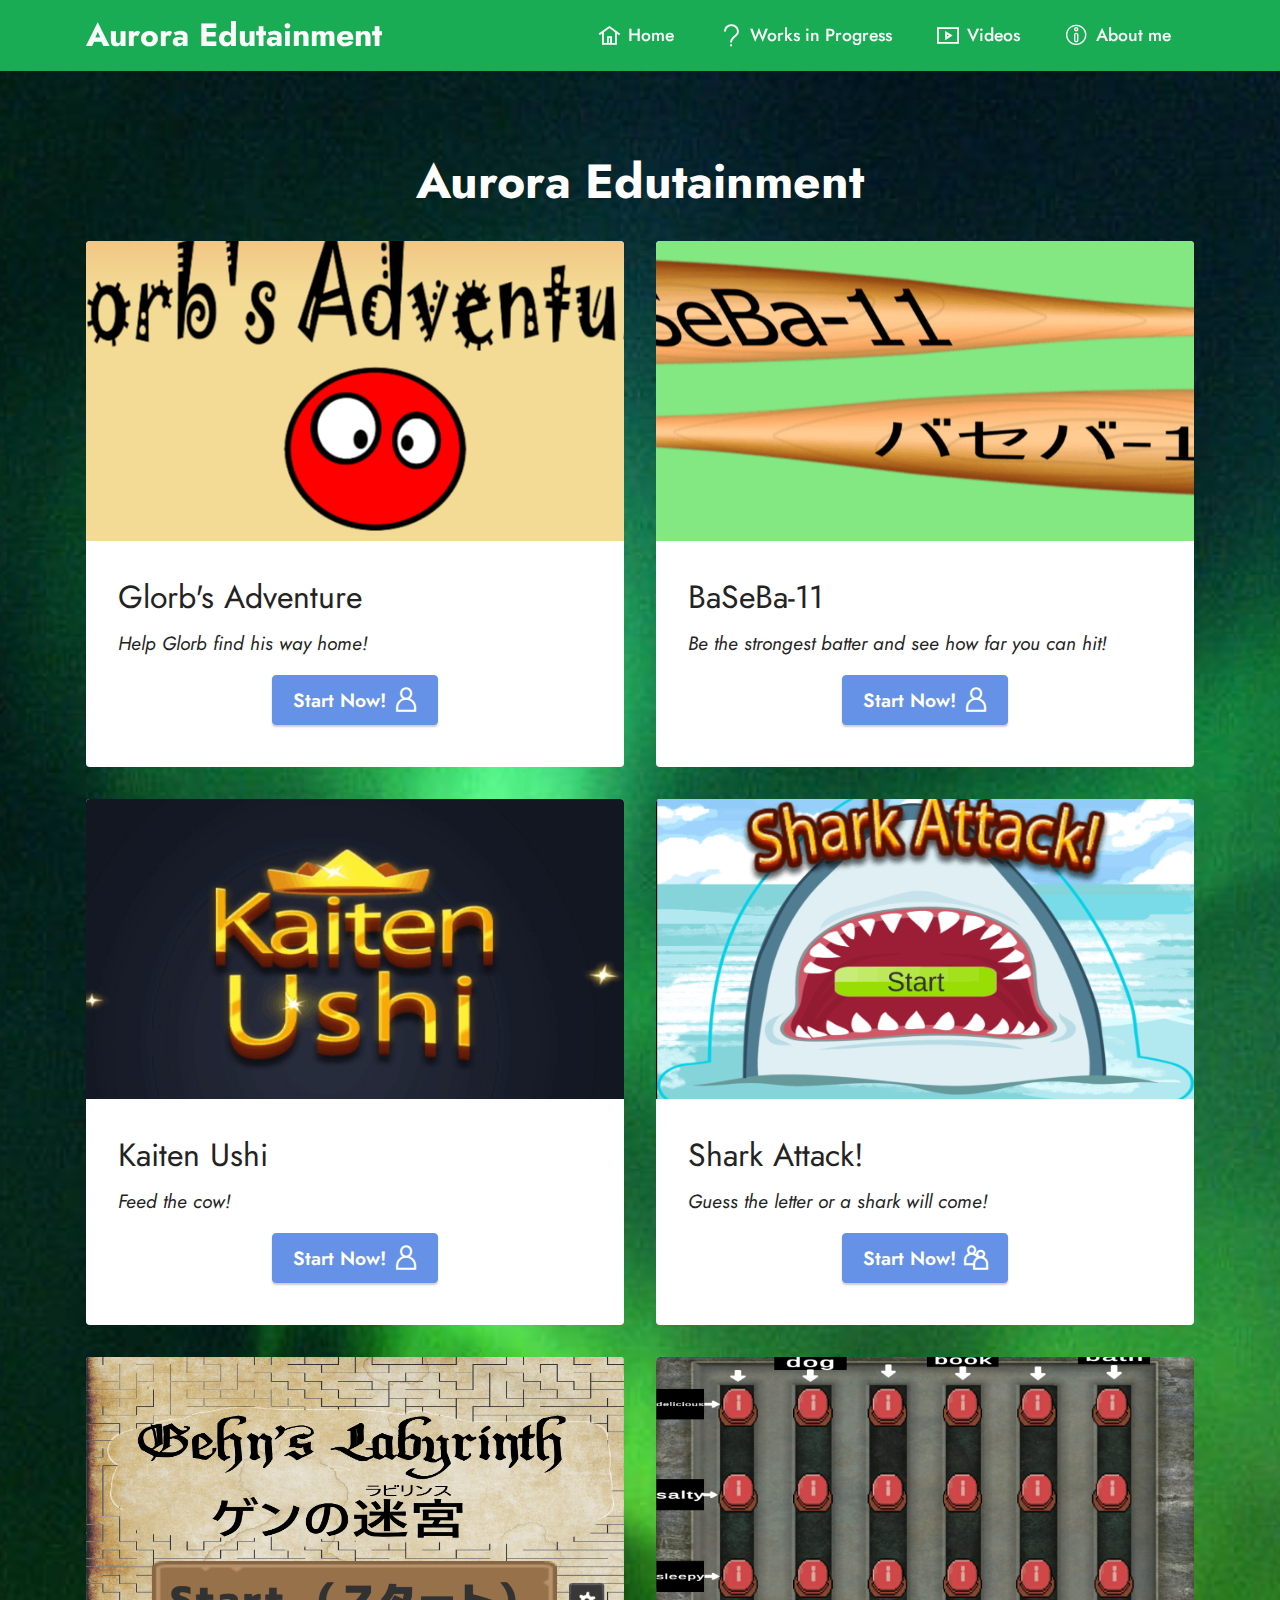
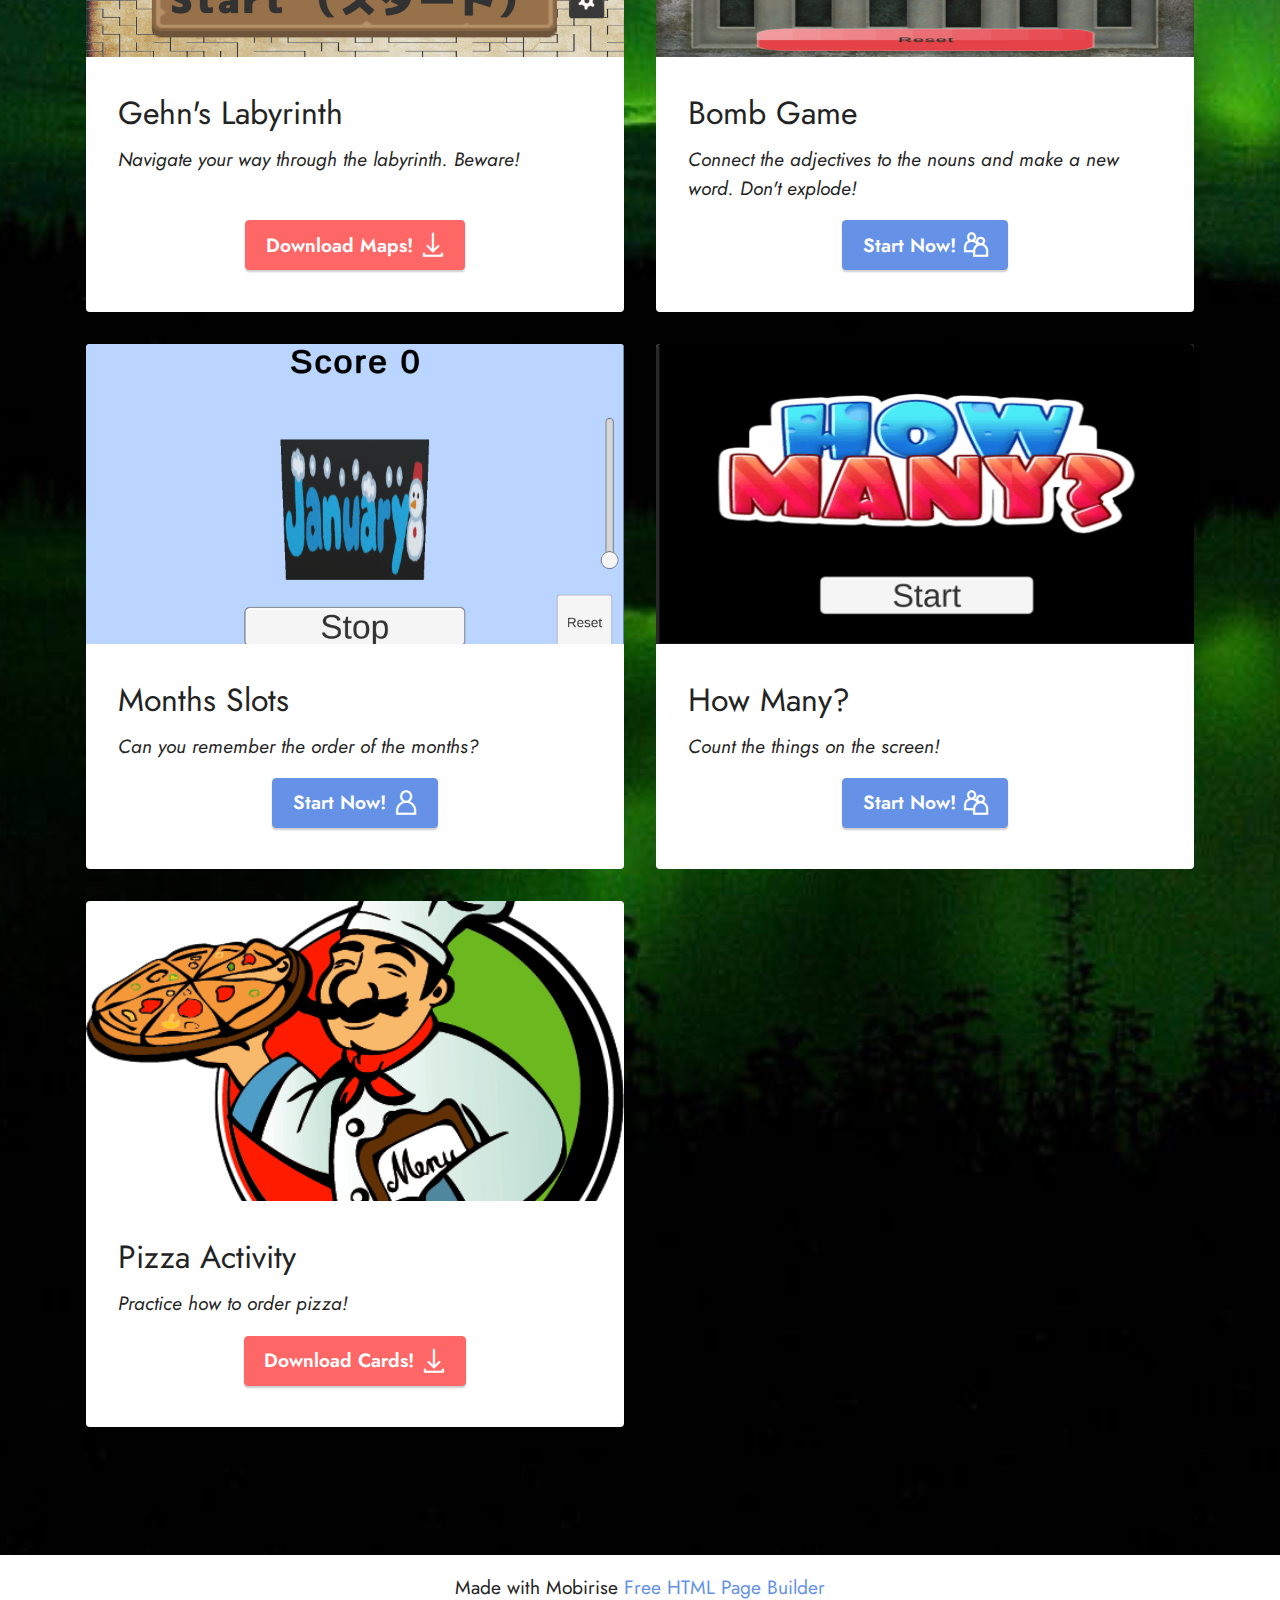
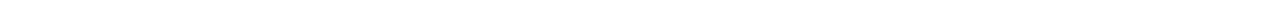
==== commit 0de758d5: "dunno" ====
--- a/index.html
+++ b/index.html
@@ -40,7 +40,7 @@
         <div class="container">
             <div class="navbar-brand">
                 
-                <span class="navbar-caption-wrap"><a class="navbar-caption text-white display-5" href="https://mobiri.se">Aurora Edutainment</a></span>
+                <span class="navbar-caption-wrap"><a class="navbar-caption text-white text-primary display-5" href="index.html">Aurora Edutainment</a></span>
             </div>
             <button class="navbar-toggler" type="button" data-toggle="collapse" data-bs-toggle="collapse" data-target="#navbarSupportedContent" data-bs-target="#navbarSupportedContent" aria-controls="navbarNavAltMarkup" aria-expanded="false" aria-label="Toggle navigation">
                 <div class="hamburger">
@@ -190,7 +190,7 @@
             </div>
         </div>
     </div>
-</section><section class="display-7" style="padding: 0;align-items: center;justify-content: center;flex-wrap: wrap;    align-content: center;display: flex;position: relative;height: 4rem;"><a href="https://mobiri.se/2851809" style="flex: 1 1;height: 4rem;position: absolute;width: 100%;z-index: 1;"><img alt="" style="height: 4rem;" src="[data-uri]"></a><p style="margin: 0;text-align: center;" class="display-7">Made with &#8204;</p><a style="z-index:1" href="https://mobirise.com"> Web Site  Software</a></section><script src="assets/bootstrap/js/bootstrap.bundle.min.js"></script>  <script src="assets/smoothscroll/smooth-scroll.js"></script>  <script src="assets/ytplayer/index.js"></script>  <script src="assets/dropdown/js/navbar-dropdown.js"></script>  <script src="assets/theme/js/script.js"></script>  
+</section><section class="display-7" style="padding: 0;align-items: center;justify-content: center;flex-wrap: wrap;    align-content: center;display: flex;position: relative;height: 4rem;"><a href="https://mobiri.se/2851809" style="flex: 1 1;height: 4rem;position: absolute;width: 100%;z-index: 1;"><img alt="" style="height: 4rem;" src="[data-uri]"></a><p style="margin: 0;text-align: center;" class="display-7">Made with Mobirise &#8204;</p><a style="z-index:1" href="https://mobirise.com/html-builder.html">Free HTML Page Builder</a></section><script src="assets/bootstrap/js/bootstrap.bundle.min.js"></script>  <script src="assets/smoothscroll/smooth-scroll.js"></script>  <script src="assets/ytplayer/index.js"></script>  <script src="assets/dropdown/js/navbar-dropdown.js"></script>  <script src="assets/theme/js/script.js"></script>  
   
   
 </body>
